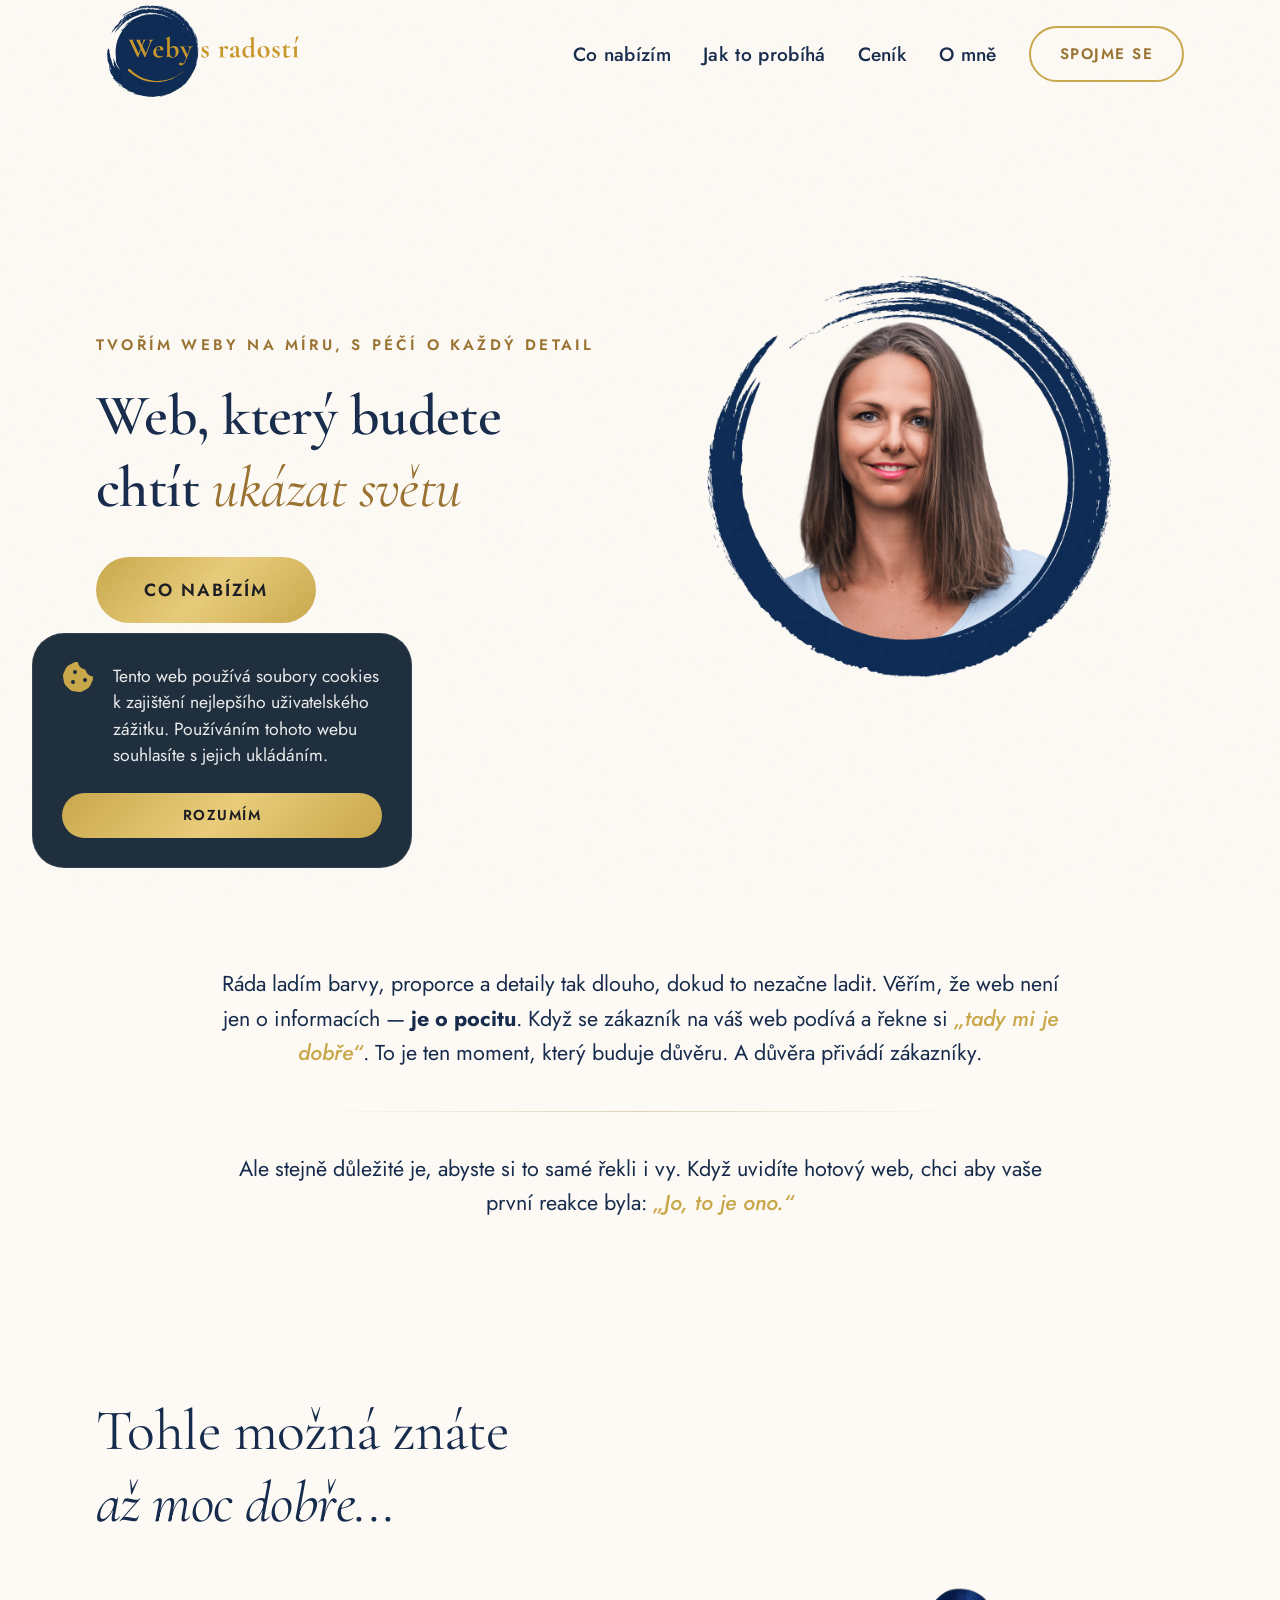
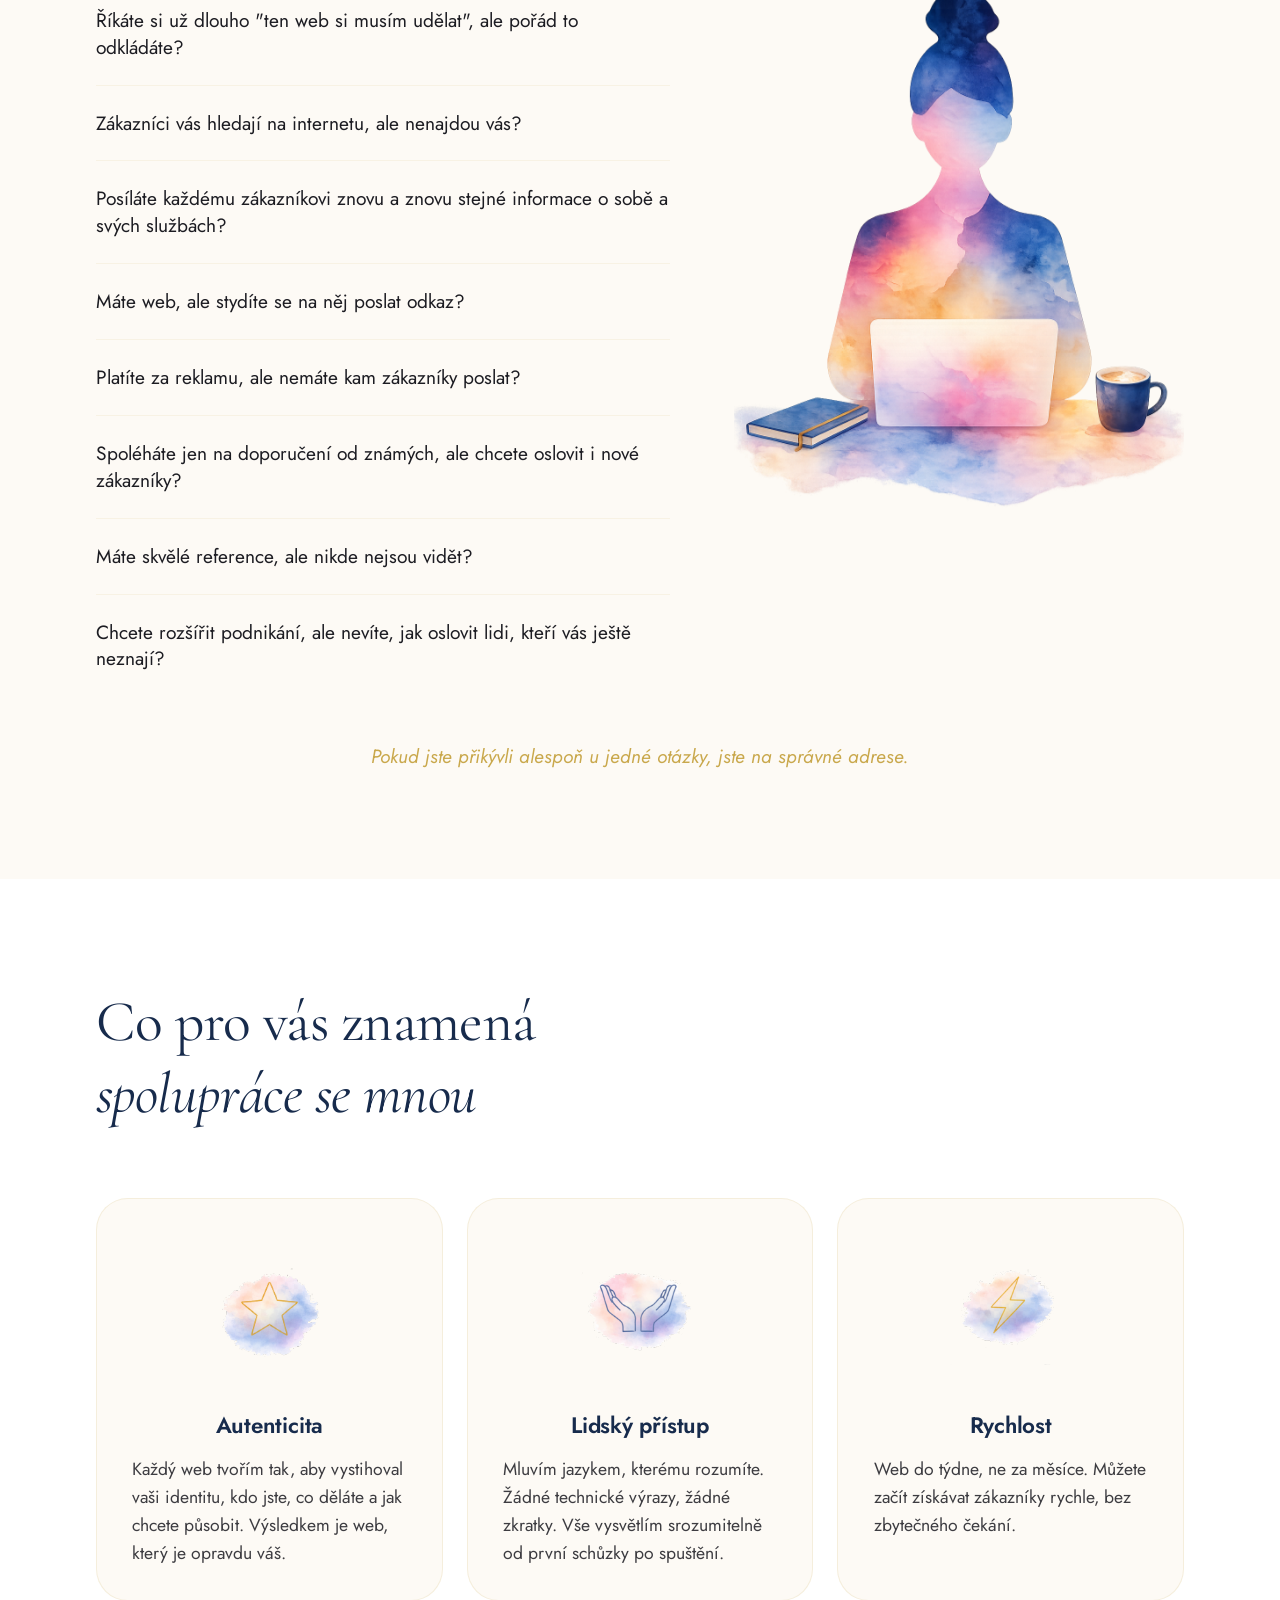
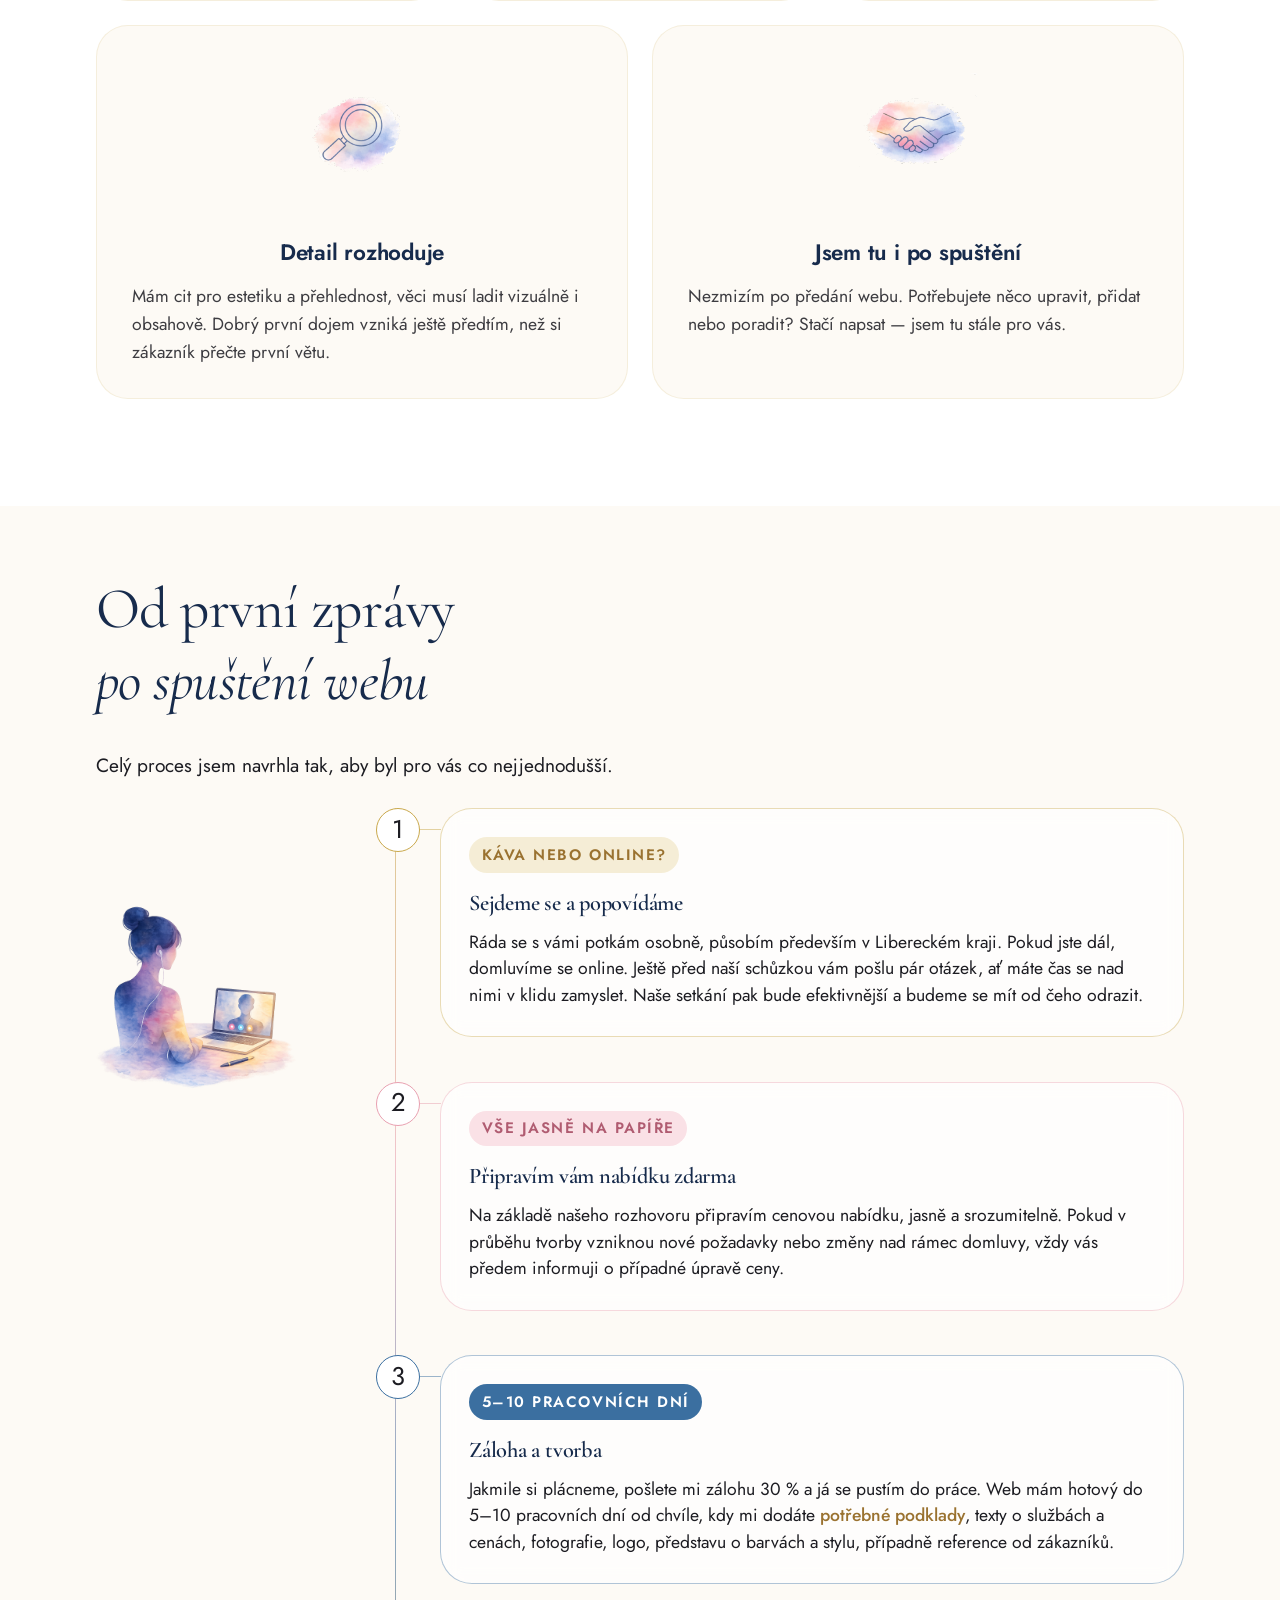
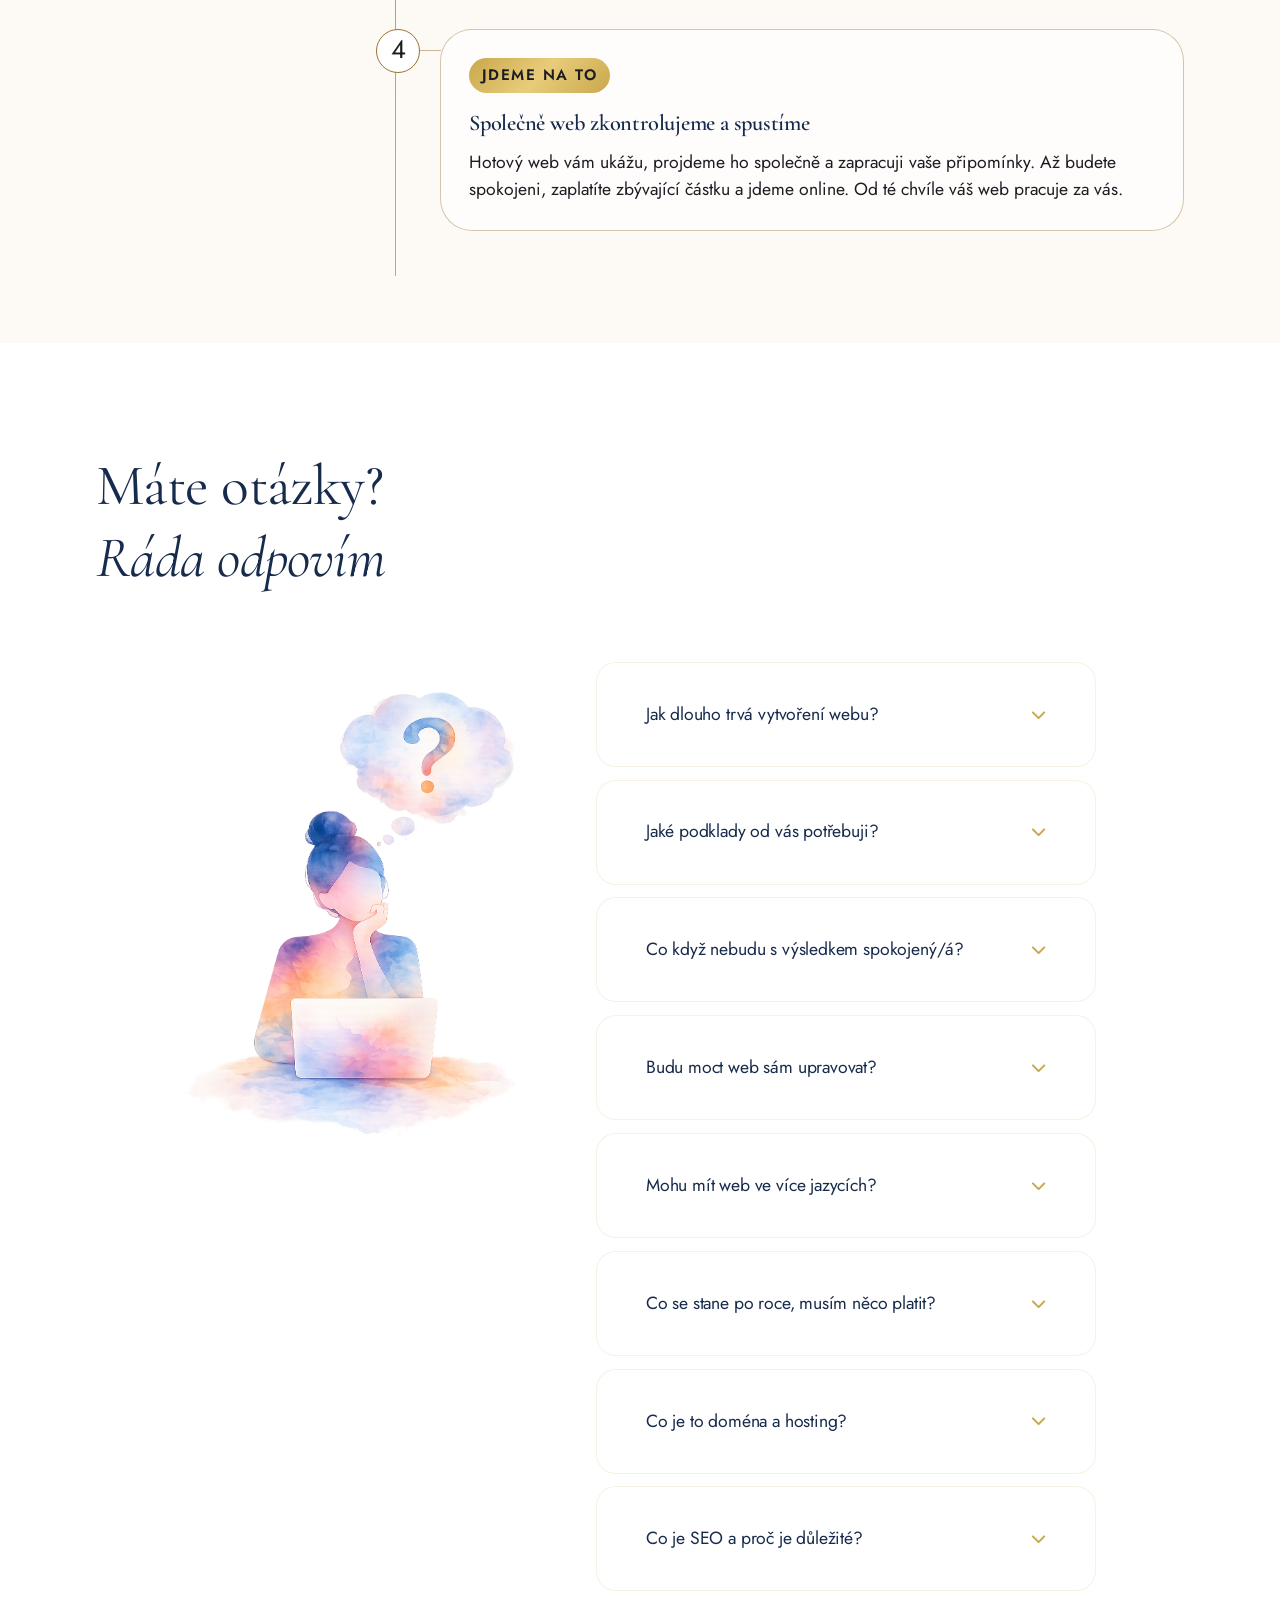
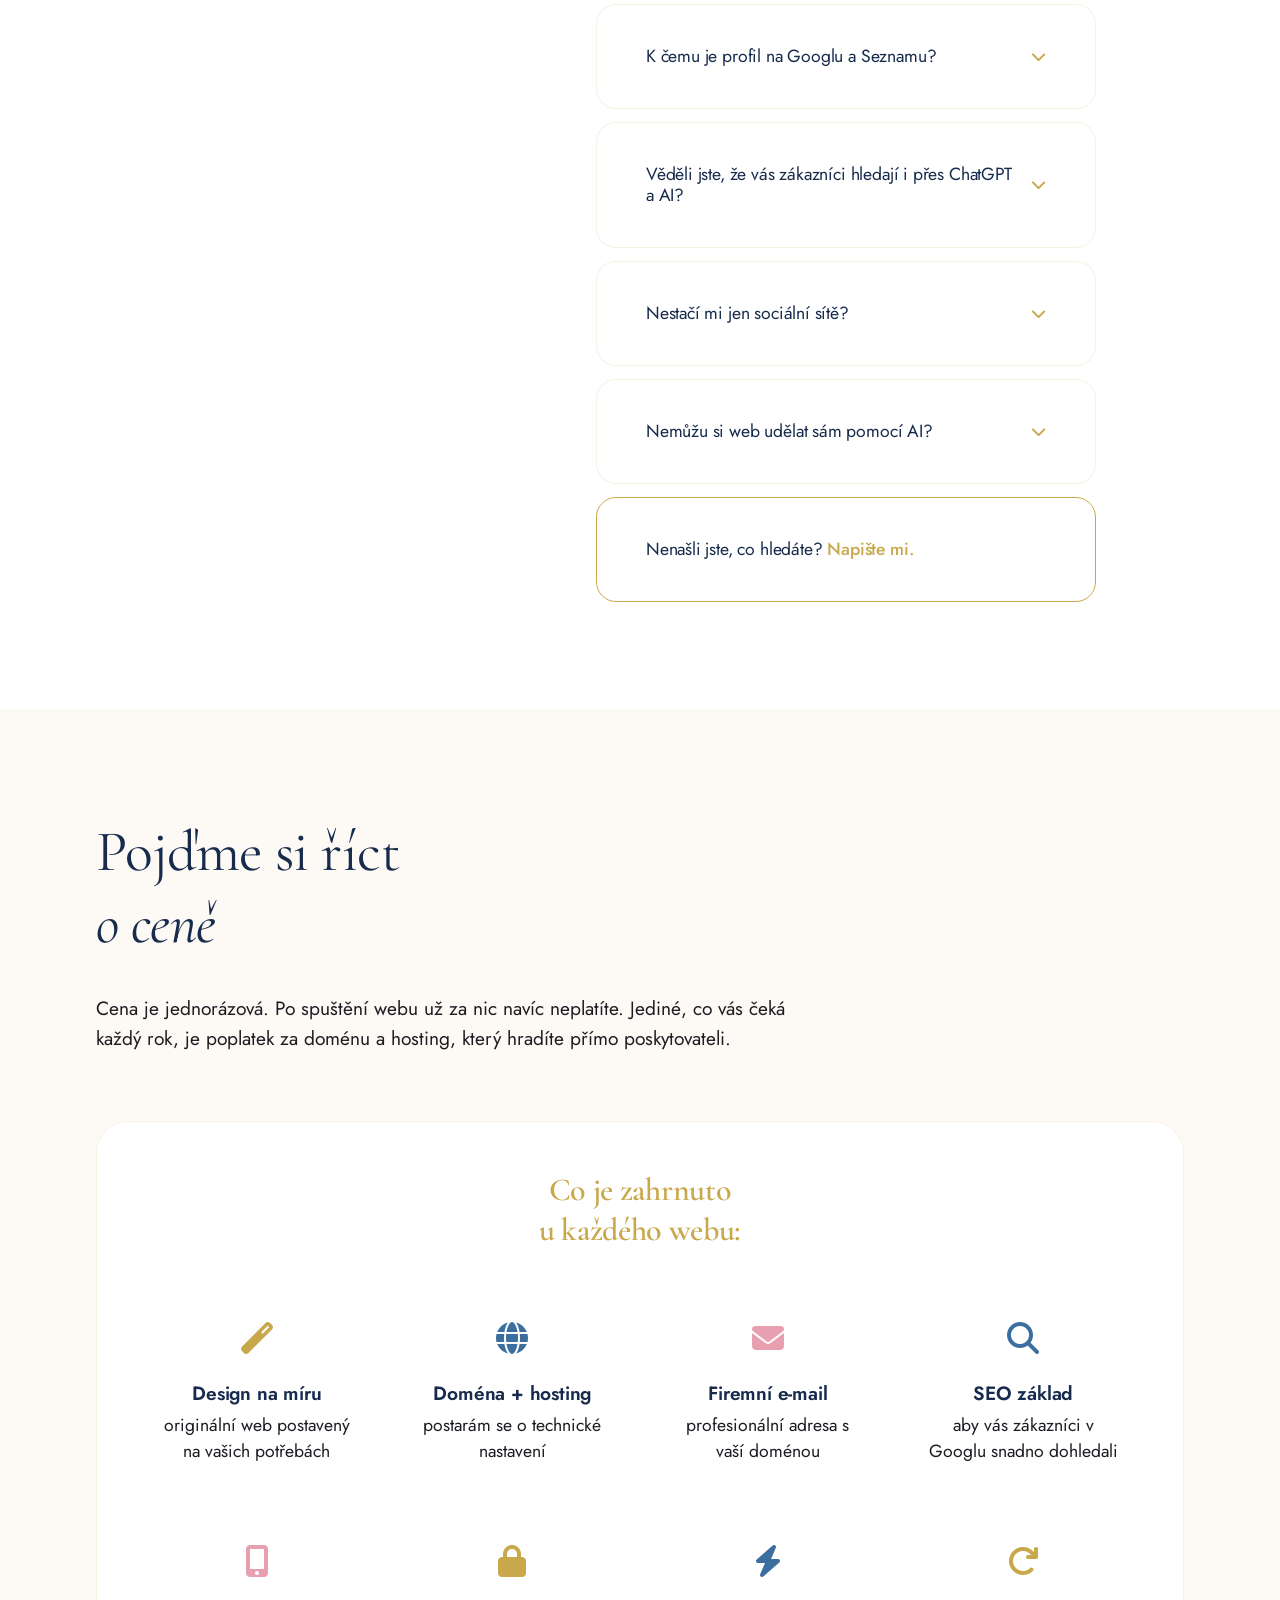
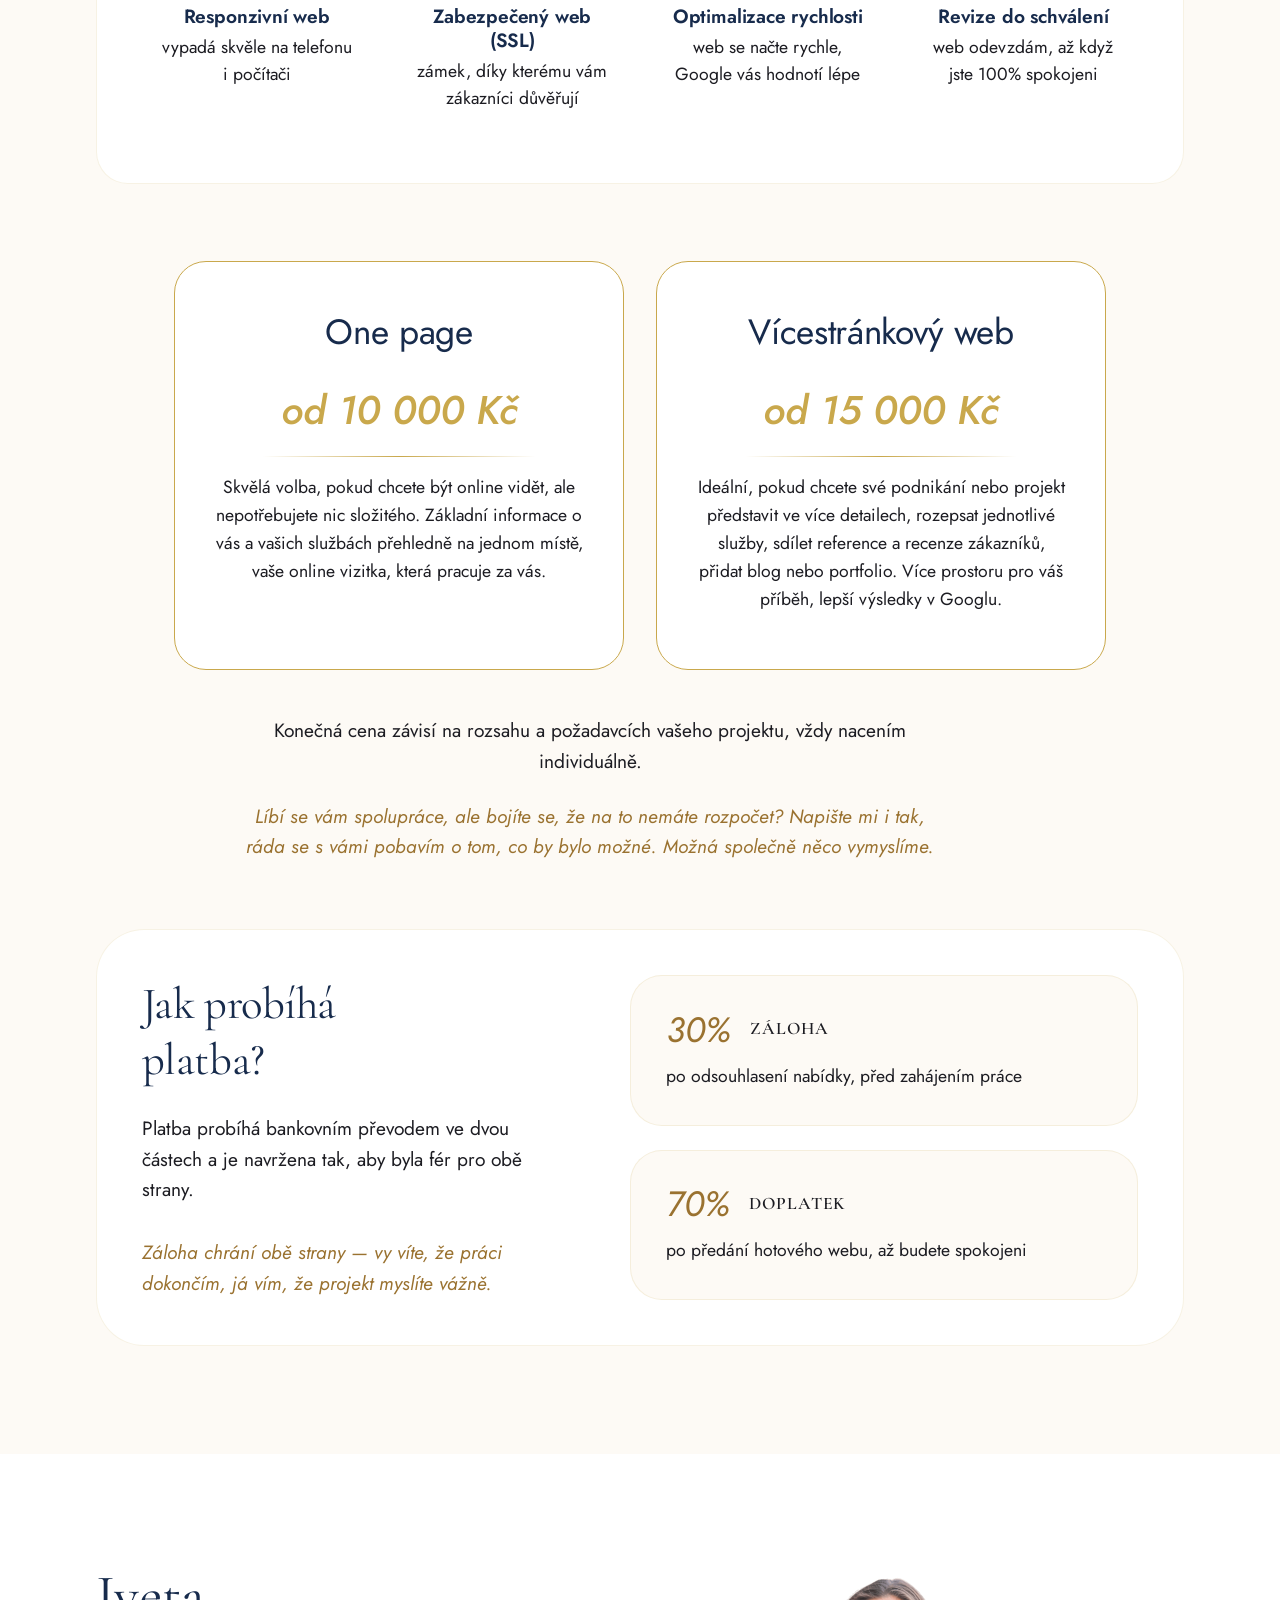
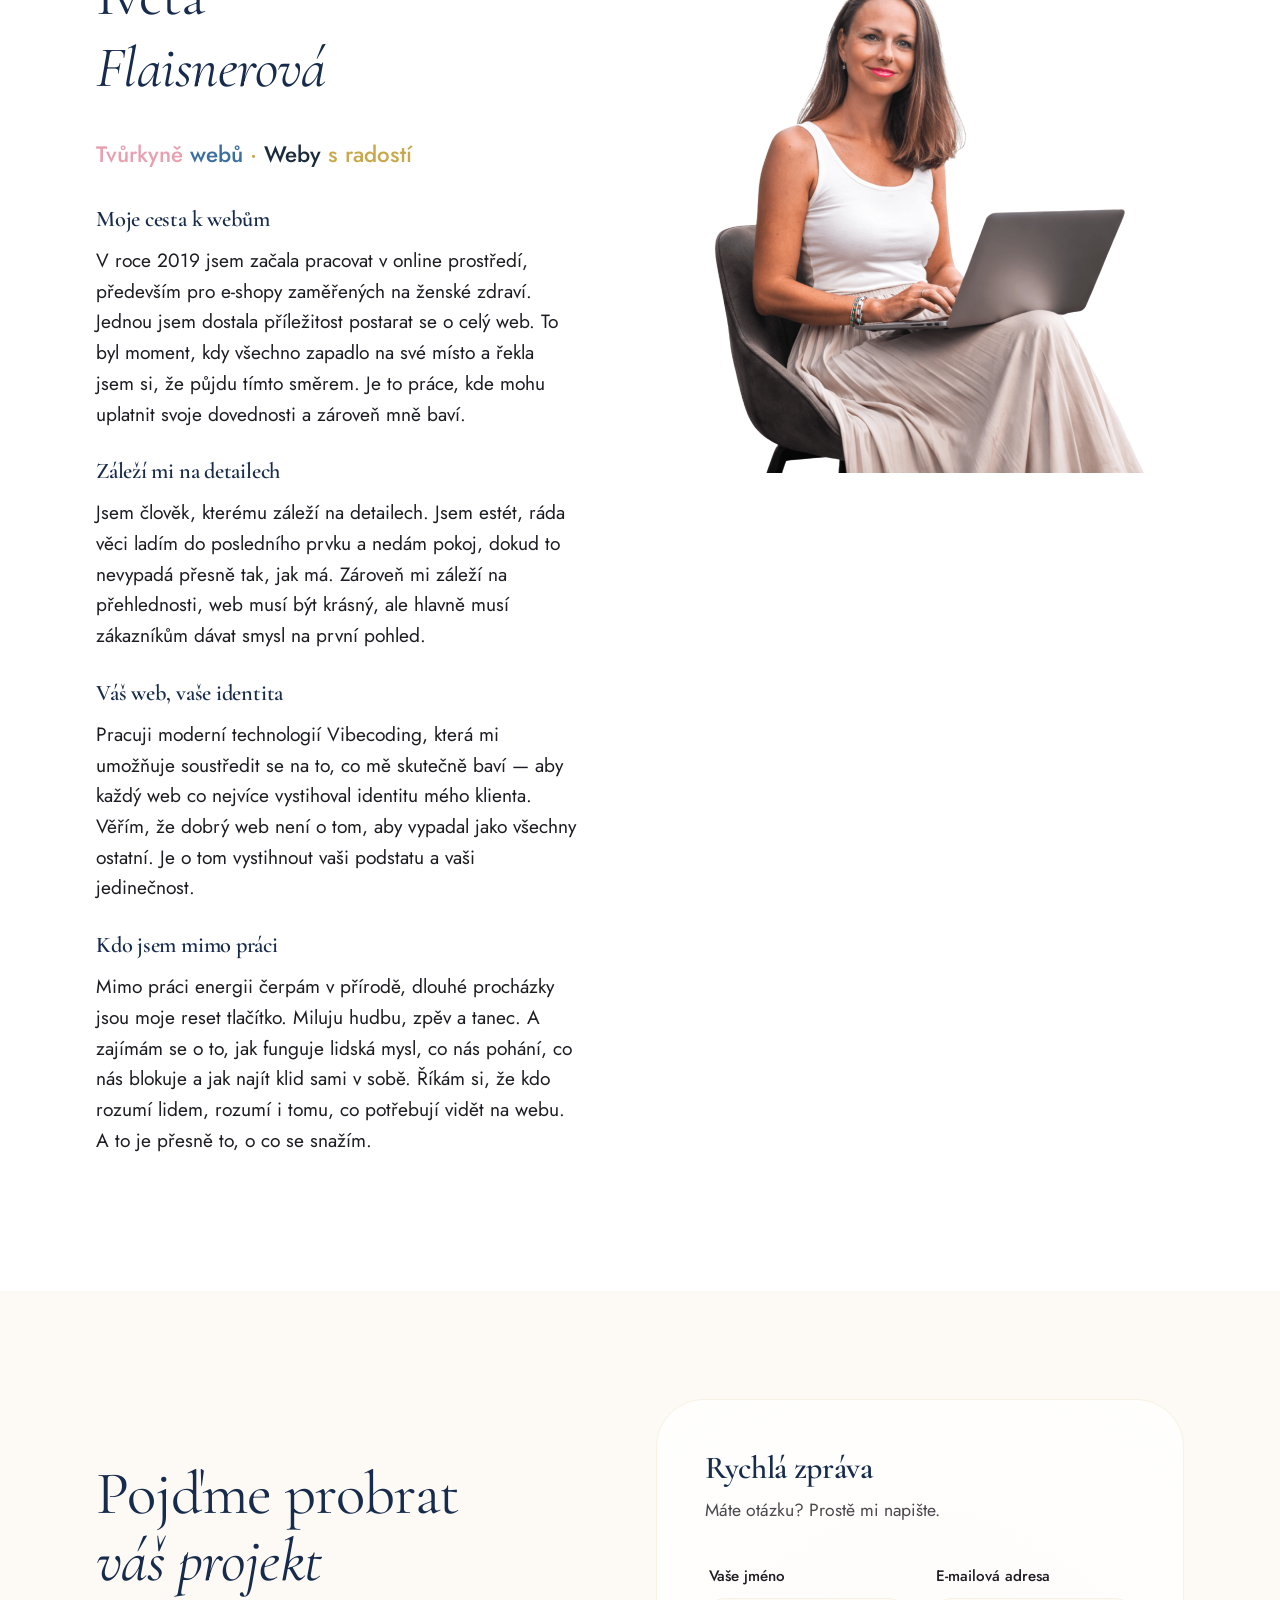
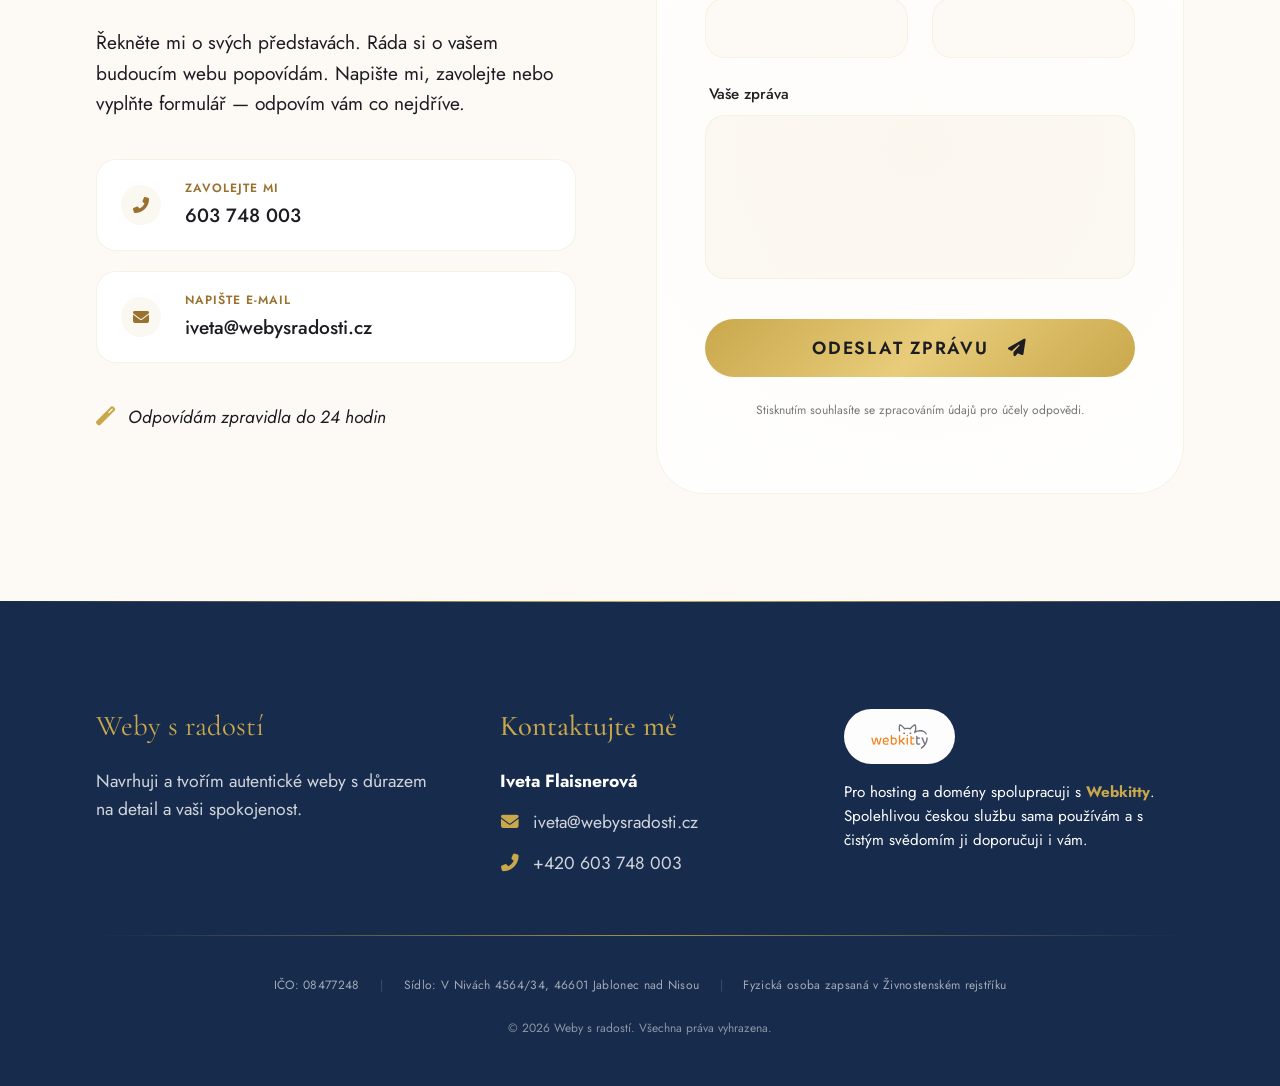
==== index.html @ 2aaadde5 "verze 1" ====
<!DOCTYPE html>
<html lang="cs">

<head>
    <meta charset="UTF-8">
    <meta name="viewport" content="width=device-width, initial-scale=1.0">
    <title>Web, který funguje i vypadá skvěle</title>
    <meta name="description"
        content="Chcete web, který zaujme a zároveň funguje? Pomáhám podnikatelům a malým firmám získat online prezentaci, na kterou budete rádi odkazovat.">
    <link rel="canonical" href="https://webysradosti.cz/">
    <link rel="icon" type="image/svg+xml" href="Obrázky/Weby%20s%20radostí%20favicon.svg">

    <!-- Fonts -->
    <link rel="preconnect" href="https://fonts.googleapis.com">
    <link rel="preconnect" href="https://fonts.gstatic.com" crossorigin>
    <link
        href="https://fonts.googleapis.com/css2?family=Cormorant+Garamond:ital,wght@0,400;0,600;0,700;1,400&family=Jost:ital,wght@0,300;0,400;0,500;0,600;0,700;1,300;1,400;1,500;1,600;1,700&display=swap"
        rel="stylesheet">

    <!-- Icons (Font Awesome) -->
    <link rel="stylesheet" href="https://cdnjs.cloudflare.com/ajax/libs/font-awesome/6.4.0/css/all.min.css">

    <!-- Styles -->
    <link rel="stylesheet" href="css/style.css">

    <!-- Open Graph Meta Tags -->
    <meta property="og:title" content="Weby pro podnikatele a malé firmy">
    <meta property="og:description"
        content="Váš web by měl odrážet, jak dobrou práci děláte. Pomáhám vám, aby to tak skutečně vypadalo.">
    <meta property="og:type" content="website">
    <meta property="og:url" content="https://webysradosti.cz/">
    <meta property="og:image" content="https://webysradosti.cz/Obrázky/Weby%20s%20radostí%20logo%20(1200%20x%20630%20px).png">
    <meta property="og:image:alt" content="Weby s radostí - Logo tvořivého webdesignu">

    <!-- Twitter Card Meta Tags -->
    <meta name="twitter:card" content="summary_large_image">
    <meta name="twitter:title" content="Weby pro podnikatele a malé firmy">
    <meta name="twitter:description"
        content="Váš web by měl odrážet, jak dobrou práci děláte. Pomáhám vám, aby to tak skutečně vypadalo.">
    <meta name="twitter:image" content="https://webysradosti.cz/Obrázky/Weby%20s%20radostí%20logo%20(1200%20x%20630%20px).png">

    <!-- Structured Data (JSON-LD) -->
    <script type="application/ld+json">
    {
      "@context": "https://schema.org",
      "@type": "ProfessionalService",
      "name": "Weby s radostí",
      "image": "https://webysradosti.cz/Obrázky/Weby%20s%20radostí%20logo.svg",
      "url": "https://webysradosti.cz/",
      "telephone": "+420603748003",
      "priceRange": "$$",
      "address": {
        "@type": "PostalAddress",
        "streetAddress": "V Nivách 4564/34",
        "addressLocality": "Jablonec nad Nisou",
        "postalCode": "46601",
        "addressCountry": "CZ"
      },
      "geo": {
        "@type": "GeoCoordinates",
        "latitude": 50.724,
        "longitude": 15.172
      },
      "founder": {
        "@type": "Person",
        "name": "Iveta Flaisnerová"
      },
      "description": "Chcete web, který zaujme a zároveň funguje? Pomáhám podnikatelům a malým firmám získat online prezentaci, na kterou budete rádi odkazovat.",
      "sameAs": []
    }
    </script>
</head>

<body>

    <!-- Header / Navigace -->
    <header class="header">
        <div class="container header-inner">
            <a href="#" class="logo"><img src="Obrázky/Weby%20s%20radostí%20logo.svg" alt="Weby s radostí - Logo tvořivého webdesignu" width="200" height="80"></a>

            <nav class="nav">
                <ul class="nav-list">
                    <li><a href="#co-nabizim" class="nav-link">Co nabízím</a></li>
                    <li><a href="#jak-to-probiha" class="nav-link">Jak to probíhá</a></li>
                    <li><a href="#cenik" class="nav-link">Ceník</a></li>
                    <li><a href="#o-mne" class="nav-link">O mně</a></li>
                </ul>
                <a href="#spojme-se" class="btn btn-secondary">Spojme se</a>
            </nav>

            <button class="menu-toggle" aria-label="Otevřít menu">
                <i class="fas fa-bars"></i>
            </button>
        </div>
    </header>

    <main>
        <!-- Hero Sekce -->
        <section class="hero bg-cream" id="hero">
            <div class="container hero-inner">
                <div class="hero-content reveal">
                    <p class="hero-subtitle">Tvořím weby na míru, s péčí o každý detail</p>
                    <h1 class="main-heading">Web, který budete<br>chtít <span class="italic-gold">ukázat světu</span>
                    </h1>
                    <div class="hero-actions">
                        <a href="#co-nabizim" class="btn btn-primary btn-large btn-tracked">Co nabízím</a>
                    </div>
                </div>

                <div class="hero-image-wrapper">
                    <img src="Obrázky/hero%20sekce%20aktual.png" alt="Iveta Flaisnerová - Tvůrkyně webů s radostí a citem pro detail"
                        class="hero-canva-right-img" width="600" height="600">
                </div>
            </div>
        </section>


        <!-- Citát / Přechodová sekce -->
        <section class="section quote-divider bg-cream reveal">
            <div class="container narrow">
                <div class="quote-content">


                    <p class="quote-text">
                        Ráda ladím barvy, proporce a detaily tak dlouho, dokud to nezačne ladit. Věřím, že web není jen
                        o informacích — <strong>je o pocitu</strong>. Když se zákazník na váš web podívá a řekne si
                        <span class="gold-italic">„tady mi je dobře“</span>. To je ten moment, který buduje důvěru. A
                        důvěra přivádí zákazníky.
                    </p>

                    <div class="quote-separator single-line">
                        <div class="line"></div>
                    </div>

                    <p class="quote-text">
                        Ale stejně důležité je, abyste si to samé řekli i vy. Když uvidíte hotový web, chci aby vaše
                        první reakce byla: <span class="gold-italic">„Jo, to je ono.“</span>
                    </p>
                </div>
            </div>
        </section>


        <section class="section poznate-se" id="co-nabizim">
            <div class="container">
                <div class="section-header reveal">
                    <h2>Tohle možná znáte<br><em class="italic">až moc dobře...</em></h2>
                </div>

                <div class="pain-points-grid reveal">
                    <div class="pain-points-content">
                        <div class="pain-points-list-vertical">
                            <div class="pain-point-item reveal">
                                <p>Říkáte si už dlouho "ten web si musím udělat", ale pořád to odkládáte?</p>
                            </div>
                            <div class="pain-point-item reveal">
                                <p>Zákazníci vás hledají na internetu, ale nenajdou vás?</p>
                            </div>
                            <div class="pain-point-item reveal">
                                <p>Posíláte každému zákazníkovi znovu a znovu stejné informace o sobě a svých službách?
                                </p>
                            </div>
                            <div class="pain-point-item reveal">
                                <p>Máte web, ale stydíte se na něj poslat odkaz?</p>
                            </div>
                            <div class="pain-point-item reveal">
                                <p>Platíte za reklamu, ale nemáte kam zákazníky poslat?</p>
                            </div>
                            <div class="pain-point-item reveal">
                                <p>Spoléháte jen na doporučení od známých, ale chcete oslovit i nové zákazníky?</p>
                            </div>
                            <div class="pain-point-item reveal">
                                <p>Máte skvělé reference, ale nikde nejsou vidět?</p>
                            </div>
                            <div class="pain-point-item reveal">
                                <p>Chcete rozšířit podnikání, ale nevíte, jak oslovit lidi, kteří vás ještě neznají?</p>
                            </div>
                        </div>
                    </div>

                    <div class="pain-points-visual-wrapper reveal">
                        <div class="visual-card transparent">
                            <div class="visual-image">
                                <img src="Obrázky/ilsutrace do sekce problematika.png"
                                    alt="Ilustrace k sekci problémů s webem - Weby s radostí" loading="lazy" width="450" height="560">
                            </div>
                        </div>
                    </div>
                </div>

                <div class="conclusion reveal">
                    <div class="conclusion-box">
                        <p>Pokud jste přikývli alespoň u jedné otázky, jste na správné adrese.</p>
                    </div>
                </div>
            </div>
        </section>

        <!-- Proč Weby s radostí (Enhanced Bento) -->
        <section class="section proc-weby bg-light">
            <div class="container">
                <div class="section-header reveal">

                    <h2>Co pro vás znamená<br><em class="italic">spolupráce se mnou</em></h2>
                </div>

                <div class="bento-grid-modern">
                    <div class="bento-card bento-autenticita reveal">
                        <div class="bento-icon-wrapper">
                            <img src="Obrázky/ikony/autenticita.svg" alt="Ikona autenticity - Weby s radostí" class="bento-custom-icon" width="60" height="60" loading="lazy">
                        </div>
                        <div class="bento-info">
                            <h3>Autenticita</h3>
                            <p>Každý web tvořím tak, aby vystihoval vaši identitu, kdo jste, co děláte a jak chcete
                                působit. Výsledkem je web, který je opravdu váš.</p>
                        </div>
                    </div>

                    <div class="bento-card bento-lidsky reveal">
                        <div class="bento-icon-wrapper">
                            <img src="Obrázky/ikony/lidsky pristup.svg" alt="Ikona lidského přístupu - Weby s radostí" class="bento-custom-icon" width="60" height="60" loading="lazy">
                        </div>
                        <div class="bento-info">
                            <h3>Lidský přístup</h3>
                            <p>Mluvím jazykem, kterému rozumíte. Žádné technické výrazy, žádné zkratky. Vše vysvětlím
                                srozumitelně od první schůzky po spuštění.</p>
                        </div>
                    </div>

                    <div class="bento-card bento-rychlost reveal">
                        <div class="bento-icon-wrapper">
                            <img src="Obrázky/ikony/rychlost.svg" alt="Ikona rychlosti - Weby s radostí" class="bento-custom-icon" width="60" height="60" loading="lazy">
                        </div>
                        <div class="bento-info">
                            <h3>Rychlost</h3>
                            <p>Web do týdne, ne za měsíce. Můžete začít získávat zákazníky rychle, bez zbytečného
                                čekání.</p>
                        </div>
                    </div>

                    <div class="bento-card bento-detail reveal">
                        <div class="bento-icon-wrapper">
                            <img src="Obrázky/ikony/detail.svg" alt="Ikona pozornosti k detailům - Weby s radostí" class="bento-custom-icon" width="60" height="60" loading="lazy">
                        </div>
                        <div class="bento-info">
                            <h3>Detail rozhoduje</h3>
                            <p>Mám cit pro estetiku a přehlednost, věci musí ladit vizuálně i obsahově. Dobrý první
                                dojem vzniká ještě předtím, než si zákazník přečte první větu.</p>
                        </div>
                    </div>

                    <div class="bento-card bento-po-spusteni reveal">
                        <div class="bento-icon-wrapper">
                            <img src="Obrázky/ikony/jsem tu i po.svg" alt="Ikona dlouhodobé spolupráce - Weby s radostí"
                                class="bento-custom-icon" width="60" height="60" loading="lazy">
                        </div>
                        <div class="bento-info">
                            <h3>Jsem tu i po spuštění</h3>
                            <p>Nezmizím po předání webu. Potřebujete něco upravit, přidat nebo poradit? Stačí napsat —
                                jsem tu stále pro vás.</p>
                        </div>
                    </div>
                </div>
            </div>
        </section>

        <!-- Jak to probíhá -->
        <section class="section proces" id="jak-to-probiha">
            <div class="container">
                <div class="section-header reveal">
                    <h2>Od první zprávy<br><em class="italic">po spuštění webu</em></h2>
                    <p>Celý proces jsem navrhla tak, aby byl pro vás co nejjednodušší.</p>
                </div>

                <div class="timeline">
                    <div class="timeline-side">
                        <div class="step-visual-side">
                            <img src="Obrázky/ilustrace sekce Jak to probiha.png" alt="Ilustrace k procesu tvorby webu krok za krokem"
                                loading="lazy" width="400" height="500">
                        </div>
                    </div>

                    <div class="timeline-main">
                        <div class="timeline-item step-1">
                            <div class="step-number">1</div>
                            <div class="step-content glass-card">
                                <div class="step-badge">Káva nebo online?</div>
                                <h3>Sejdeme se a popovídáme</h3>
                                <p>Ráda se s vámi potkám osobně, působím především v Libereckém kraji. Pokud jste dál,
                                    domluvíme se online. Ještě před naší schůzkou vám pošlu pár otázek, ať máte čas se
                                    nad nimi v klidu zamyslet. Naše setkání pak bude efektivnější a budeme se mít od
                                    čeho odrazit.</p>
                            </div>
                        </div>
                        <div class="timeline-item">
                            <div class="step-number">2</div>
                            <div class="step-content glass-card">
                                <div class="step-badge">Vše jasně na papíře</div>
                                <h3>Připravím vám nabídku zdarma</h3>
                                <p>Na základě našeho rozhovoru připravím cenovou nabídku, jasně a srozumitelně. Pokud v
                                    průběhu tvorby vzniknou nové požadavky nebo změny nad rámec domluvy, vždy vás předem
                                    informuji o případné úpravě ceny.</p>
                            </div>
                        </div>
                        <div class="timeline-item">
                            <div class="step-number">3</div>
                            <div class="step-content glass-card">
                                <div class="step-badge">5–10 pracovních dní</div>
                                <h3>Záloha a tvorba</h3>
                                <p>Jakmile si plácneme, pošlete mi zálohu 30 % a já se pustím do práce. Web mám hotový
                                    do 5–10 pracovních dní od chvíle, kdy mi dodáte <a href="#faq-podklady" class="inline-link">potřebné podklady</a>, texty o službách
                                    a cenách, fotografie, logo, představu o barvách a stylu, případně reference od
                                    zákazníků.</p>
                            </div>
                        </div>
                        <div class="timeline-item">
                            <div class="step-number">4</div>
                            <div class="step-content glass-card">
                                <div class="step-badge">Jdeme na to</div>
                                <h3>Společně web zkontrolujeme a spustíme</h3>
                                <p>Hotový web vám ukážu, projdeme ho společně a zapracuji vaše připomínky. Až budete
                                    spokojeni, zaplatíte zbývající částku a jdeme online. Od té chvíle váš web pracuje
                                    za vás.</p>
                            </div>
                        </div>
                    </div>
                </div>
            </div>
        </section>

        <!-- Časté otázky -->
        <section class="section faq bg-light">
            <div class="container">
                <div class="section-header reveal">
                    <h2>Máte otázky?<br><em class="italic">Ráda odpovím</em></h2>

                </div>

                <div class="faq-modern reveal">
                    <div class="faq-visual">
                        <div class="faq-visual-content">
                            <img src="Obrázky/ilustrace do sekce FAQ.png" alt="Ilustrace k častým dotazům ohledně webdesignu" loading="lazy" width="400" height="500">
                        </div>
                    </div>

                    <div class="faq-questions">
                        <div class="accordion glass-card">
                            <div class="accordion-header">
                                <h3>Jak dlouho trvá vytvoření webu?</h3>
                                <i class="fas fa-chevron-down toggle-icon"></i>
                            </div>
                            <div class="accordion-content">
                                <p>Jednostránkový web zvládnu zpravidla do 5 pracovních dní, vícestránkový do 10 dní, a
                                    to od chvíle, kdy mi dodáte všechny potřebné podklady. Vždy vás předem informuji o
                                    přesném termínu.</p>
                            </div>
                        </div>

                        <div class="accordion glass-card" id="faq-podklady">
                            <div class="accordion-header">
                                <h3>Jaké podklady od vás potřebuji?</h3>
                                <i class="fas fa-chevron-down toggle-icon"></i>
                            </div>
                            <div class="accordion-content">
                                <p>Texty píšete vy, vy svoji práci znáte nejlépe. Nemusí být dokonalé, stačí je napsat
                                    tak, jako byste to říkali kamarádovi. Já pak upravím jejich strukturu tak, aby byly
                                    na webu přehledné a srozumitelné. Pokud si s texty nevíte rady, mohu vás propojit s
                                    copywriterkou, se kterou dlouhodobě spolupracuji.</p>
                                <p style="margin-top:0.5rem">Dále budu potřebovat: fotografie, logo, představu o barvách
                                    a stylu, texty o službách a cenách a případně reference od zákazníků.</p>
                                <p style="margin-top:0.5rem">S fotkami pomohu, pokud nemáte vlastní, použijeme kvalitní
                                    profesionální fotografie zdarma.</p>
                                <div class="faq-tip">
                                    <i class="far fa-lightbulb"></i>
                                    <p>Před naší schůzkou vám pošlu pár otázek, ať máte čas se nad nimi v klidu
                                        zamyslet. Budeme se mít od čeho odrazit.</p>
                                </div>
                            </div>
                        </div>

                        <div class="accordion glass-card">
                            <div class="accordion-header">
                                <h3>Co když nebudu s výsledkem spokojený/á?</h3>
                                <i class="fas fa-chevron-down toggle-icon"></i>
                            </div>
                            <div class="accordion-content">
                                <p>Web odevzdám až tehdy, kdy budete spokojeni. Součástí každé zakázky jsou revize,
                                    nikdy nespustíme nic, s čím nebudete stoprocentně spokojeni. Doplatek hradíte až po
                                    předání hotového webu.</p>
                            </div>
                        </div>

                        <div class="accordion glass-card">
                            <div class="accordion-header">
                                <h3>Budu moct web sám upravovat?</h3>
                                <i class="fas fa-chevron-down toggle-icon"></i>
                            </div>
                            <div class="accordion-content">
                                <p>Weby tvořím moderním způsobem Vibecoding. Ten sice neumožňuje přímé úpravy z vaší
                                    strany, ale díky tomu je web bleskově rychlý, bezpečný a přesně podle vašich
                                    představ bez jakýchkoliv omezení. Kdykoliv budete potřebovat něco změnit, stačí mi
                                    napsat. Drobné úpravy vyřídím rychle za malý poplatek, větší změny nacením
                                    individuálně.</p>
                                <p style="margin-top:0.5rem">Výhodou je, že se nemusíte učit žádný složitý systém,
                                    prostě mi napíšete, co chcete, a já to zařídím.</p>
                            </div>
                        </div>

                        <div class="accordion glass-card">
                            <div class="accordion-header">
                                <h3>Mohu mít web ve více jazycích?</h3>
                                <i class="fas fa-chevron-down toggle-icon"></i>
                            </div>
                            <div class="accordion-content">
                                <p>Ano, vícejazyčný web je možný. Překlad textů zařídím za vás, technické nastavení
                                    vícejazyčné verze také. Vícejazyčný web je součástí individuální nabídky, napište mi
                                    a probereme detaily.</p>
                            </div>
                        </div>

                        <div class="accordion glass-card">
                            <div class="accordion-header">
                                <h3>Co se stane po roce, musím něco platit?</h3>
                                <i class="fas fa-chevron-down toggle-icon"></i>
                            </div>
                            <div class="accordion-content">
                                <p>Doména a hosting se každý rok obnovují, roční poplatek hradíte přímo vy
                                    poskytovateli.</p>
                            </div>
                        </div>

                        <div class="accordion glass-card">
                            <div class="accordion-header">
                                <h3>Co je to doména a hosting?</h3>
                                <i class="fas fa-chevron-down toggle-icon"></i>
                            </div>
                            <div class="accordion-content">
                                <p>Doména je vaše adresa na internetu, např. vasefirma.cz. Hosting je "místo", kde web
                                    fyzicky sídlí. Registraci a nastavení obojího zařídím za vás, roční poplatek za
                                    provoz pak hradíte vy přímo poskytovateli.</p>
                            </div>
                        </div>

                        <div class="accordion glass-card">
                            <div class="accordion-header">
                                <h3>Co je SEO a proč je důležité?</h3>
                                <i class="fas fa-chevron-down toggle-icon"></i>
                            </div>
                            <div class="accordion-content">
                                <p>SEO je způsob, jak nastavit web tak, aby ho Google snáze zobrazoval lidem, kteří
                                    hledají vaše služby. Bez správného SEO by váš web jednoduše nikdo nenašel, je to
                                    jako mít obchod bez cedule nade dveřmi. Základní SEO nastavení je součástí každého
                                    webu.</p>
                            </div>
                        </div>

                        <div class="accordion glass-card">
                            <div class="accordion-header">
                                <h3>K čemu je profil na Googlu a Seznamu?</h3>
                                <i class="fas fa-chevron-down toggle-icon"></i>
                            </div>
                            <div class="accordion-content">
                                <p>Když někdo hledá vaši službu "v okolí", zobrazí se mu váš profil s adresou, telefonem
                                    a hodnocením. Je to zcela zdarma a přivádí to zákazníky bez placené reklamy.</p>
                                <div class="faq-tip">
                                    <i class="far fa-lightbulb"></i>
                                    <p>Profily na Googlu a Seznamu jsou jednou z nejefektivnějších věcí, které pro svůj
                                        byznys můžete udělat zdarma.</p>
                                </div>
                            </div>
                        </div>

                        <div class="accordion glass-card">
                            <div class="accordion-header">
                                <h3>Věděli jste, že vás zákazníci hledají i přes ChatGPT a AI?</h3>
                                <i class="fas fa-chevron-down toggle-icon"></i>
                            </div>
                            <div class="accordion-content">
                                <p>Lidé dnes stále častěji hledají služby a firmy nejen přes Google, ale přímo v AI
                                    nástrojích jako ChatGPT, Gemini nebo Google AI. Ptají se "Doporuč mi dobrou
                                    kadeřnici v Liberci", a AI jim odpoví na základě toho, co najde na webu.</p>
                                <p style="margin-top:0.5rem">Proto každý web nastavím tak, aby byl správně čitelný nejen
                                    pro Google, ale i pro tyto moderní nástroje. Váš web bude připravený na způsob,
                                    jakým lidé hledají dnes i zítra.</p>
                            </div>
                        </div>

                        <div class="accordion glass-card">
                            <div class="accordion-header">
                                <h3>Nestačí mi jen sociální sítě?</h3>
                                <i class="fas fa-chevron-down toggle-icon"></i>
                            </div>
                            <div class="accordion-content">
                                <ul class="faq-list">
                                    <li><strong>Google vás na sítích nenajde</strong>, zákazníci hledající přes Google
                                        se na Instagram nebo Facebook nedostanou.</li>
                                    <li><strong>Web budí důvěru</strong>, vlastní web působí profesionálněji než odkaz
                                        na Facebook.</li>
                                    <li><strong>Web pracuje 24/7</strong>, na sítích musíte neustále přidávat obsah, web
                                        funguje i bez toho.</li>
                                </ul>
                            </div>
                        </div>

                        <div class="accordion glass-card">
                            <div class="accordion-header">
                                <h3>Nemůžu si web udělat sám pomocí AI?</h3>
                                <i class="fas fa-chevron-down toggle-icon"></i>
                            </div>
                            <div class="accordion-content">
                                <p>Můžete. AI nástroje jsou dnes skutečně výkonné. Sama je při tvorbě webů využívám. Ale
                                    je tu pár věcí, které stojí za to vědět:</p>
                                <ul class="faq-list">
                                    <li>Nestačí jen zadat prompt, aby web vypadal profesionálně a fungoval správně, je
                                        potřeba vědět co zadávat, jak to upravit a na co si dát pozor.</li>
                                    <li>Technické nastavení zabere čas — doména, hosting, e-mail, SEO, zabezpečení,
                                        rychlost — každá věc zvlášť vyžaduje znalosti a čas.</li>
                                    <li>Výsledek sami neuvidíte objektivně — zkušený webař ví, co zákazníka přesvědčí.
                                    </li>
                                    <li>Váš čas má hodnotu — hodiny strávené nad webem jsou hodiny, kdy jste nedělali
                                        svoji práci — tu, která vás živí.</li>
                                </ul>
                                <div class="faq-tip">
                                    <i class="fas fa-wand-magic-sparkles"></i>
                                    <p>Web v AI udělat lze. Ale udělat ho dobře je jiná písnička.</p>
                                </div>
                            </div>
                        </div>
                        <div class="accordion glass-card reveal">
                            <div class="accordion-header">
                                <h3>Nenašli jste, co hledáte? <a href="#spojme-se" class="gold-link">Napište mi.</a></h3>
                            </div>
                        </div>
                    </div>
                </div>
            </div>
        </section>

        <!-- Ceník -->
        <section class="section cenik" id="cenik">
            <div class="container">
                <div class="section-header reveal">

                    <h2>Pojďme si říct<br><em class="italic">o ceně</em></h2>
                    <p>Cena je jednorázová. Po spuštění webu už za nic navíc neplatíte. Jediné, co vás čeká každý rok,
                        je poplatek za doménu a hosting, který hradíte přímo poskytovateli.</p>
                </div>

                <div class="pricing-included-modern reveal">
                    <h3>Co je zahrnuto<br>u každého webu:</h3>
                    <div class="included-grid">
                        <div class="included-item">
                            <i class="fas fa-magic icon-gold"></i>
                            <div class="included-content">
                                <h4>Design na míru</h4>
                                <p>originální web postavený na vašich potřebách</p>
                            </div>
                        </div>
                        <div class="included-item">
                            <i class="fas fa-globe icon-blue"></i>
                            <div class="included-content">
                                <h4>Doména + hosting</h4>
                                <p>postarám se o technické nastavení</p>
                            </div>
                        </div>
                        <div class="included-item">
                            <i class="fas fa-envelope icon-pink"></i>
                            <div class="included-content">
                                <h4>Firemní e-mail</h4>
                                <p>profesionální adresa s vaší doménou</p>
                            </div>
                        </div>
                        <div class="included-item">
                            <i class="fas fa-search icon-blue"></i>
                            <div class="included-content">
                                <h4>SEO základ</h4>
                                <p>aby vás zákazníci v Googlu snadno dohledali</p>
                            </div>
                        </div>
                        <div class="included-item">
                            <i class="fas fa-mobile-alt icon-pink"></i>
                            <div class="included-content">
                                <h4>Responzivní web</h4>
                                <p>vypadá skvěle na telefonu i počítači</p>
                            </div>
                        </div>
                        <div class="included-item">
                            <i class="fas fa-lock icon-gold"></i>
                            <div class="included-content">
                                <h4>Zabezpečený web (SSL)</h4>
                                <p>zámek, díky kterému vám zákazníci důvěřují</p>
                            </div>
                        </div>
                        <div class="included-item">
                            <i class="fas fa-bolt icon-blue"></i>
                            <div class="included-content">
                                <h4>Optimalizace rychlosti</h4>
                                <p>web se načte rychle, Google vás hodnotí lépe</p>
                            </div>
                        </div>
                        <div class="included-item">
                            <i class="fas fa-redo icon-gold"></i>
                            <div class="included-content">
                                <h4>Revize do schválení</h4>
                                <p>web odevzdám, až když jste 100% spokojeni</p>
                            </div>
                        </div>
                    </div>
                </div>

                <div class="pricing-modern reveal">
                    <div class="pricing-card-modern card-blue">
                        <div class="card-head">
                            <h3>One page</h3>
                            <div class="price">od 10 000 Kč</div>
                            <p>Skvělá volba, pokud chcete být online vidět, ale nepotřebujete nic složitého. Základní
                                informace o vás a vašich službách přehledně na jednom místě, vaše online vizitka, která
                                pracuje za vás.</p>
                        </div>
                    </div>

                    <div class="pricing-card-modern card-pink">
                        <div class="card-head">
                            <h3>Vícestránkový web</h3>
                            <div class="price">od 15 000 Kč</div>
                            <p>Ideální, pokud chcete své podnikání nebo projekt představit ve více detailech, rozepsat
                                jednotlivé služby, sdílet reference a recenze zákazníků, přidat blog nebo portfolio.
                                Více prostoru pro váš příběh, lepší výsledky v Googlu.</p>
                        </div>
                    </div>
                </div>

                <div class="pricing-footer reveal">
                    <p>Konečná cena závisí na rozsahu a požadavcích vašeho projektu, vždy nacením individuálně.</p>
                    <p class="gold-highlight">Líbí se vám spolupráce, ale bojíte se, že na to nemáte rozpočet? Napište
                        mi i tak, ráda se s vámi pobavím o tom, co by bylo možné. Možná společně něco vymyslíme.</p>
                </div>

                <div class="pricing-payment reveal">
                    <div class="payment-grid">
                        <div class="payment-info">
                            <h2>Jak probíhá<br>platba?</h2>
                            <p>Platba probíhá bankovním převodem ve dvou částech a je navržena tak, aby byla fér pro obě
                                strany.</p>
                            <p class="payment-note">Záloha chrání obě strany — vy víte, že práci dokončím, já vím, že
                                projekt myslíte vážně.</p>
                        </div>

                        <div class="payment-steps">
                            <div class="payment-step">
                                <div class="step-header">
                                    <span class="step-percentage">30%</span>
                                    <span class="step-label">Záloha</span>
                                </div>
                                <p>po odsouhlasení nabídky, před zahájením práce</p>
                            </div>

                            <div class="payment-step">
                                <div class="step-header">
                                    <span class="step-percentage">70%</span>
                                    <span class="step-label">Doplatek</span>
                                </div>
                                <p>po předání hotového webu, až budete spokojeni</p>
                            </div>
                        </div>
                    </div>
                </div>
            </div>
        </section>

        <!-- O mně -->
        <section class="section omne bg-light" id="o-mne">
            <div class="container">
                <div class="omne-overlap-layout reveal">
                    <div class="omne-text">
                        <h2>Iveta<br><em class="italic">Flaisnerová</em></h2>
                        <p class="subtitle"><span style="color: var(--pink)">Tvůrkyně</span> <span style="color: var(--blue)">webů</span> <span style="color: var(--gold-primary)">·</span> <span style="color: var(--blue-dark)">Weby</span> <span style="color: var(--gold-primary)">s radostí</span></p>
                        <div class="about-content">
                            <div class="about-story">
                                <h3>Moje cesta k webům</h3>
                                <p>V roce 2019 jsem začala pracovat v online prostředí, především pro e-shopy
                                    zaměřených na ženské zdraví. Jednou jsem dostala příležitost postarat se o celý web.
                                    To byl moment, kdy všechno zapadlo na své místo a řekla jsem si, že půjdu tímto
                                    směrem. Je to práce, kde mohu uplatnit svoje dovednosti a zároveň mně baví.</p>
                            </div>
                            <div class="about-story">
                                <h3>Záleží mi na detailech</h3>
                                <p>Jsem člověk, kterému záleží na detailech. Jsem estét, ráda věci ladím do posledního
                                    prvku a nedám pokoj, dokud to nevypadá přesně tak, jak má. Zároveň mi záleží na
                                    přehlednosti, web musí být krásný, ale hlavně musí zákazníkům dávat smysl na první
                                    pohled.</p>
                            </div>
                            <div class="about-story">
                                <h3>Váš web, vaše identita</h3>
                                <p>Pracuji moderní technologií Vibecoding, která mi umožňuje soustředit se na to, co mě
                                    skutečně baví — aby každý web co nejvíce vystihoval identitu mého klienta. Věřím, že
                                    dobrý web není o tom, aby vypadal jako všechny ostatní. Je o tom vystihnout vaši
                                    podstatu a vaši jedinečnost.</p>
                            </div>
                            <div class="about-story">
                                <h3>Kdo jsem mimo práci</h3>
                                <p>Mimo práci energii čerpám v přírodě, dlouhé procházky jsou moje reset tlačítko.
                                    Miluju hudbu, zpěv a tanec. A zajímám se o to, jak funguje lidská mysl, co nás
                                    pohání, co nás blokuje a jak najít klid sami v sobě. Říkám si, že kdo rozumí lidem,
                                    rozumí i tomu, co potřebují vidět na webu. A to je přesně to, o co se snažím.</p>
                            </div>
                        </div>
                    </div>
                    <div class="omne-image">
                        <img src="Obrázky/O%20mne.png" alt="Iveta Flaisnerová - Portrét tvůrkyně Webů s radostí" class="rounded-image" loading="lazy" width="500" height="600">
                    </div>
                </div>
            </div>
        </section>

        <!-- Kontakt -->
        <section class="section kontakt-premium bg-cream" id="spojme-se">
            <div class="container reveal">
                <div class="contact-wrapper">
                    <div class="contact-intro">
                        <h2>Pojďme probrat<br><em class="italic">váš projekt</em></h2>
                        <p>Řekněte mi o svých představách. Ráda si o vašem budoucím webu popovídám. Napište mi, zavolejte nebo vyplňte formulář — odpovím vám co nejdříve.</p>

                        <div class="contact-channels">
                            <a href="tel:+420603748003" class="channel-item">
                                <div class="channel-icon">
                                    <i class="fas fa-phone-alt"></i>
                                </div>
                                <div class="channel-info">
                                    <span class="label">Zavolejte mi</span>
                                    <span class="value">603 748 003</span>
                                </div>
                            </a>

                            <a href="mailto:iveta@webysradosti.cz" class="channel-item">
                                <div class="channel-icon">
                                    <i class="fas fa-envelope"></i>
                                </div>
                                <div class="channel-info">
                                    <span class="label">Napište e-mail</span>
                                    <span class="value">iveta@webysradosti.cz</span>
                                </div>
                            </a>
                        </div>

                        <div class="contact-trust-tag">
                            <i class="fas fa-magic"></i>
                            <p>Odpovídám zpravidla do 24 hodin</p>
                        </div>
                    </div>

                    <div class="contact-form-glass reveal">
                        <div class="form-header">
                            <h3>Rychlá zpráva</h3>
                            <p>Máte otázku? Prostě mi napište.</p>
                        </div>

                        <form id="contact-form" action="https://formspree.io/f/mjganjeo" method="POST"
                            class="form-modern">

                            <div class="form-grid">
                                <div class="form-input-group">
                                    <label for="jmeno">Vaše jméno</label>
                                    <input type="text" id="jmeno" name="jmeno" required>
                                </div>

                                <div class="form-input-group">
                                    <label for="email">E-mailová adresa</label>
                                    <input type="email" id="email" name="email" required>
                                </div>
                            </div>

                            <div class="form-input-group full-width">
                                <label for="zprava">Vaše zpráva</label>
                                <textarea id="zprava" name="zprava" rows="5" required></textarea>
                            </div>

                            <button type="submit" id="submit-btn" class="btn btn-primary btn-full btn-glow">
                                <span class="btn-text">Odeslat zprávu</span> <i class="fas fa-paper-plane"></i>
                            </button>

                            <p class="form-footer-note">Stisknutím souhlasíte se zpracováním údajů pro účely odpovědi.</p>
                        </form>

                        <div id="form-message-success" class="form-message success" style="display:none">
                            <div class="message-icon"><i class="fas fa-check-circle"></i></div>
                            <div class="message-text">
                                <h3>Zpráva byla úspěšně odeslána!</h3>
                                <p>Děkuji za váš zájem, ozvu se vám co nejdříve (zpravidla do 24 hodin).</p>
                                <button type="button" class="btn btn-secondary btn-sm"
                                    onclick="location.reload()">Poslat další zprávu</button>
                            </div>
                        </div>

                        <div id="form-message-error" class="form-message error" style="display:none">
                            <div class="message-icon"><i class="fas fa-exclamation-circle"></i></div>
                            <div class="message-text">
                                <h3>Něco se nepovedlo...</h3>
                                <p>Zkuste to prosím znovu za chvíli nebo mi napište přímo na e-mail.</p>
                                <button type="button" class="btn btn-secondary btn-sm"
                                    onclick="document.getElementById('form-message-error').style.display='none'; document.getElementById('contact-form').style.display='block';">Zkusit
                                    znovu</button>
                            </div>
                        </div>

                    </div>
                </div>
            </div>
        </section>
    </main>

    <footer class="footer">
        <div class="container footer-content">
            <div class="footer-grid">
                <div class="footer-brand reveal">
                    <div class="logo-footer">Weby s radostí</div>
                    <p class="footer-tagline">Navrhuji a tvořím autentické weby s důrazem na detail a vaši spokojenost.</p>
                </div>

                <div class="footer-info reveal">
                    <h4 class="footer-title">Kontaktujte mě</h4>
                    <div class="footer-details">
                        <p><strong>Iveta Flaisnerová</strong></p>
                        <p><i class="fas fa-envelope"></i> <a href="mailto:iveta@webysradosti.cz">iveta@webysradosti.cz</a></p>
                        <p><i class="fas fa-phone-alt"></i> <a href="tel:+420603748003">+420 603 748 003</a></p>
                    </div>
                </div>

                <div class="footer-webkitty reveal">
                    <a href="https://webkitty.cz" target="_blank" class="webkitty-link">
                        <img src="Obrázky/logo-webkitty.svg" alt="Webkitty - Partner pro domény a hosting" class="webkitty-logo" width="150" height="40" loading="lazy">
                    </a>
                    <p class="webkitty-text">
                        Pro hosting a domény spolupracuji s <a href="https://webkitty.cz" target="_blank"><strong>Webkitty</strong></a>. Spolehlivou českou službu sama používám a s čistým svědomím ji doporučuji i vám.
                    </p>
                </div>
            </div>

            <div class="footer-footer reveal">
                <div class="footer-divider"></div>
                <div class="footer-bottom-info">
                    <p>IČO: 08477248 <span class="sep">|</span> Sídlo: V Nivách 4564/34, 46601 Jablonec nad Nisou <span class="sep">|</span> Fyzická osoba zapsaná v Živnostenském rejstříku</p>
                </div>
                <div class="footer-legal">
                    <p>&copy; <span id="current-year">2026</span> Weby s radostí. Všechna práva vyhrazena.</p>
                </div>
            </div>
        </div>
    </footer>

    <!-- Radostný průvodce (Scroll Tracker) -->
    <div class="scroll-guide" id="scrollGuide">
        <div class="scroll-track">
            <div class="scroll-dot" id="scrollDot">
                <span class="scroll-tooltip">Zpět nahoru</span>
            </div>
        </div>
    </div>


    <!-- Cookie Consent Bar -->
    <div id="cookie-consent" class="cookie-bar">
        <div class="cookie-inner">
            <div class="cookie-text">
                <i class="fas fa-cookie-bite cookie-icon"></i>
                <p>Tento web používá soubory cookies k zajištění nejlepšího uživatelského zážitku. Používáním tohoto
                    webu souhlasíte s jejich ukládáním.</p>
            </div>
            <div class="cookie-buttons">
                <button id="accept-cookies" class="btn btn-primary btn-cookie-accept">Rozumím</button>
            </div>
        </div>
    </div>

    <!-- Scripts -->
    <script src="js/script.js"></script>
</body>

</html>
---- css/style.css ----
/* CSS VARIABLES */
:root {
    --gold-primary: #C9A84C;
    --gold-gradient: linear-gradient(135deg, #C9A84C, #E8CC7A, #C9A84C);
    --gold-dark: #9A7230;
    --gold-light: #F5EDD6;
    --blue: #3B6FA0;
    --blue-dark: #1C2B3A;
    --pink: #E8A0B0;
    --cream: #FDFAF5;
    --text-dark: #1C1C22;
    --white: #ffffff;
    
    --font-heading: 'Cormorant Garamond', serif;
    --font-body: 'Jost', sans-serif;
    
    --radius-sm: 12px;
    --radius-md: 20px;
    --radius-lg: 32px;
    --radius-xl: 48px;
    
    /* Responsive Spacing - Reduced by 30% */
    --space-xs: clamp(0.35rem, 0.7vw, 0.5rem);
    --space-sm: clamp(0.7rem, 1.4vw, 1rem);
    --space-md: clamp(1.4rem, 2.8vw, 2.1rem);
    --space-lg: clamp(2.8rem, 5.6vw, 4.2rem);
    --space-xl: clamp(4.2rem, 8.4vw, 7rem);
    
    /* Glass Effect Variables */
    --glass-bg: rgba(255, 255, 255, 0.12);
    --glass-border: rgba(255, 255, 255, 0.18);
    --glass-shadow: none;

    /* Watercolor Gradient */
    --watercolor-gradient: linear-gradient(135deg, #E8A0B0 0%, #E8CC7A 50%, #3B6FA0 100%);

    /* Font Sizes - Increased by ~10% for better readability and unified */
    --text-xl: 1.4rem;    /* Large body / highlights (~22.4px) */
    --text-lg: 1.2rem;    /* Standard body text (~19.2px) */
    --text-base: 1.1rem;  /* UI text / secondary text (~17.6px) */
    --text-sm: 0.95rem;   /* Metadata / Small labels (~15.2px) */
    --text-xs: 0.75rem;   /* Legal / Footer fine print (~12px) */
    /* Border & Elevation */
    --border-soft: 1px solid rgba(201, 168, 76, 0.15);
    --border-medium: 1px solid rgba(201, 168, 76, 0.25);
    --border-accent: 1px solid var(--gold-primary);
}

/* NOISE TEXTURE OVERLAY */
body::before {
    content: "";
    position: fixed;
    top: 0;
    left: 0;
    width: 100vw;
    height: 100vh;
    opacity: 0.03;
    pointer-events: none;
    z-index: 9999;
    background-image: url("data:image/svg+xml,%3Csvg viewBox='0 0 200 200' xmlns='http://www.w3.org/2000/svg'%3E%3Cfilter id='noiseFilter'%3E%3CfeTurbulence type='fractalNoise' baseFrequency='0.65' numOctaves='3' stitchTiles='stitch'/%3E%3C/filter%3E%3Crect width='100%25' height='100%25' filter='url(%23noiseFilter)'/%3E%3C/svg%3E");
}

/* RESET */
*, *::before, *::after {
    box-sizing: border-box;
    margin: 0;
    padding: 0;
}

img {
    max-width: 100%;
    height: auto;
}

html {
    scroll-behavior: smooth;
    font-size: 16px; /* Base size */
}

body {
    font-family: var(--font-body);
    font-weight: 400;
    line-height: 1.6;
    color: var(--text-dark);
    background-color: var(--cream);
    overflow-x: hidden;
    -webkit-font-smoothing: antialiased;
}

/* TYPOGRAPHY */
h1, h2, h3, h4, h5, h6 {
    font-family: var(--font-heading);
    font-weight: 600;
    line-height: 1.25;
    margin-bottom: 2rem;
    color: #172B4C;
    letter-spacing: -0.01em;
}

h1, h2 {
    font-size: clamp(2.2rem, 4.5vw, 3.8rem);
    text-align: left;
    line-height: 1.25;
}

h3 {
    font-size: clamp(1.5rem, 3vw, 2rem);
}

p {
    font-size: var(--text-lg); /* 17.6px instead of 18px */
    margin-bottom: 1.5rem;
    max-width: 700px;
}

a {
    text-decoration: none;
    color: inherit;
    transition: color 0.3s ease;
}

.inline-link {
    color: var(--gold-dark);
    text-decoration: none;
    font-weight: 500;
    transition: color 0.3s ease;
}

.inline-link:hover {
    color: var(--gold-primary);
}

.gold-link {
    color: var(--gold-primary);
    text-decoration: none;
    font-weight: 500;
    transition: color 0.3s ease;
}

.gold-link:hover {
    color: var(--gold-dark);
}


/* LAYOUT & CONTAINERS */
.container {
    width: 85%;
    max-width: 1200px;
    margin: 0 auto;
}

.section {
    padding: var(--space-xl) 0;
    position: relative;
}

.section-header {
    margin-bottom: var(--space-lg);
}

.section-header p {
    line-height: 1.6;
    color: var(--text-dark);
}

.section-header h2,
.section-header h3,
.omne-text h2,
.payment-info h2,
.contact-intro h2 {
    font-family: 'Cormorant Garamond', serif !important;
    font-weight: 400 !important;
}

.section-header h2 em,
.section-header h3 em,
.omne-text h2 em,
.payment-info h2 em,
.contact-intro h2 em,
h2 .italic,
h3 .italic {
    font-style: italic;
    font-weight: 400;
}

.center {
    text-align: center;
    display: flex;
    flex-direction: column;
    align-items: center;
}

.reveal {
    opacity: 0;
    transform: translateY(30px);
    transition: all 0.8s cubic-bezier(0.2, 0.8, 0.2, 1);
}

.reveal.active {
    opacity: 1;
    transform: translateY(0);
}

.grid {
    display: grid;
    gap: 2rem;
}

.grid-2 {
    grid-template-columns: repeat(auto-fit, minmax(300px, 1fr));
}

.align-center {
    align-items: center;
}

.bg-light { background-color: var(--white); }
.bg-dark { background-color: var(--blue-dark); color: var(--white); }
.color-white { color: var(--white); }
.bg-dark h2, .bg-dark h3, .bg-dark p { color: var(--white); }

/* UTILITY CLASSES */
.gold-icon {
    color: var(--gold-primary);
    font-size: 2rem;
    margin-bottom: 1rem;
    display: inline-block;
}

.shadow-soft {
    box-shadow: none;
}

.section-label {
    display: block;
    font-family: var(--font-body);
    font-weight: 600;
    text-transform: uppercase;
    letter-spacing: 0.2rem;
    font-size: var(--text-sm);
    color: var(--gold-dark);
    margin-bottom: 1rem;
}

/* BUTTONS */
.btn {
    display: inline-block;
    padding: 1rem 2.2rem;
    font-family: var(--font-body);
    font-weight: 600;
    font-size: var(--text-base); /* 16px */
    letter-spacing: 0.1em;
    text-transform: uppercase;
    border-radius: 100px;
    cursor: pointer;
    transition: all 0.4s cubic-bezier(0.175, 0.885, 0.32, 1.275);
    border: none;
    outline: none;
    text-align: center;
    text-decoration: none;
}

.btn-primary {
    background: var(--gold-gradient);
    color: var(--text-dark);
    box-shadow: none;
}

.btn-primary:hover {
    box-shadow: none;
    background: linear-gradient(135deg, #E8CC7A, #C9A84C, #E8CC7A);
}

.btn-secondary {
    background: transparent;
    border: 2px solid var(--gold-primary);
    color: var(--gold-dark);
}

.btn-secondary:hover {
    background: linear-gradient(135deg, #E8CC7A, #C9A84C, #E8CC7A);
    color: var(--text-dark);
    border-color: transparent;
}

.btn-large {
    padding: 1.2rem 3rem;
    font-size: var(--text-xl);
}

.btn-full {
    width: 100%;
}

.btn i {
    margin-left: 0.8rem;
    font-size: var(--text-base);
    transition: transform 0.3s ease;
}

.btn:hover i {
    opacity: 1;
}

/* GLASSMORPHISM CARD */
.glass-card {
    background: var(--white);
    border: var(--border-soft);
    border-radius: var(--radius-lg);
    padding: 2rem;
    box-shadow: none;
    transition: transform 0.3s ease;
}

.bg-dark .glass-card.form-dark {
    background: rgba(255, 255, 255, 0.05);
    backdrop-filter: blur(10px);
    border: 1px solid rgba(255, 255, 255, 0.1);
}

/* HEADER */
.header {
    position: fixed;
    top: 0;
    left: 0;
    width: 100%;
    z-index: 1000;
    padding: 1.5rem 0;
    transition: all 0.3s ease;
    background: transparent;
}

.header.scrolled {
    background: rgba(255, 255, 255, 0.95);
    backdrop-filter: blur(10px);
    padding: 1rem 0;
    box-shadow: none;
}

.header.scrolled .logo,
.header.scrolled .nav-link {
    color: #172B4C;
}

.header.scrolled .menu-toggle {
    color: var(--text-dark);
}

/* Light header override (when over light background) */
.header .logo {
    font-family: var(--font-heading);
    font-size: 2rem;
    font-weight: 700;
    color: var(--text-dark);
    z-index: 1001;
    display: flex;
    align-items: center;
}

.header .logo img {
    height: 120px;
    width: auto;
    margin: -30px 0;
    transition: height 0.3s ease;
}

@media (max-width: 768px) {
    .header .logo img {
        height: 80px;
        margin: -20px 0;
    }
}

.header .nav-link {
    color: #172B4C;
    font-weight: 500;
    position: relative;
    font-size: var(--text-lg);
    letter-spacing: 0.02rem;
}

.header .nav-link::after {
    content: '';
    position: absolute;
    width: 0;
    height: 2px;
    bottom: -4px;
    left: 0;
    background-color: var(--gold-primary);
    transition: width 0.3s ease;
}

.header .nav-link:hover::after {
    width: 100%;
}

.header-inner {
    display: flex;
    justify-content: space-between;
    align-items: center;
}

.nav {
    display: flex;
    align-items: center;
    gap: 2rem;
    margin-left: auto;
}

.nav .btn {
    padding: 0.85rem 1.8rem;
    font-size: 0.95rem;
}

.nav-list {
    display: flex;
    list-style: none;
    gap: 2rem;
}

.menu-toggle {
    display: none;
    background: transparent;
    border: none;
    font-size: 1.5rem;
    color: var(--text-dark);
    cursor: pointer;
    z-index: 2000;
    width: 45px;
    height: 45px;
    border-radius: 50%;
    align-items: center;
    justify-content: center;
    transition: all 0.3s ease;
}

@media (max-width: 992px) {
    .menu-toggle {
        display: flex;
    }
}

/* BUTTONS EXTENSION */
.btn-tracked {
    letter-spacing: 2px;
    text-transform: uppercase;
    font-size: var(--text-base);
}
.btn-tracked:hover {
    background: linear-gradient(135deg, #E8CC7A, #C9A84C, #E8CC7A) !important;
}

/* HERO SECTION */
.bg-cream {
    background-color: var(--cream);
}

.hero {
    position: relative;
    background-color: var(--blue-dark); /* default fallback */
    min-height: 100vh;
    display: flex;
    align-items: center;
    padding-top: 3.5rem; /* offset header */
    overflow: hidden;
}

.hero.bg-cream {
    background-color: var(--cream);
}

.hero-inner {
    position: relative;
    z-index: 1;
    display: grid;
    grid-template-columns: 1.2fr 0.8fr;
    gap: 2rem; /* Sníženo ze 4rem pro přiblížení k textu */
    align-items: center;
}

.hero-content {
    color: var(--text-dark);
}

.hero-content .main-heading {
    color: #172B4C;
    margin-bottom: 2rem;
    font-weight: 600;
}

.italic-gold {
    font-style: italic;
    color: var(--gold-dark);
    font-weight: 400;
}

.hero-subtitle {
    text-transform: uppercase;
    letter-spacing: 0.2rem;
    font-weight: 600;
    font-size: var(--text-sm);
    color: var(--gold-dark);
    margin-bottom: 1.5rem;
    font-family: var(--font-body);
}

.hero-actions {
    display: flex;
    align-items: center;
    gap: 1.5rem;
}

.link-secondary {
    font-size: var(--text-lg);
    font-weight: 500;
    color: var(--text-dark);
    display: flex;
    align-items: center;
    transition: all 0.3s ease;
    gap: 0.5rem;
}

.link-secondary:hover {
    color: var(--gold-dark);
}

.link-secondary i {
    transition: transform 0.3s ease;
}

.link-secondary:hover i {
    opacity: 1;
}

/* Hero Right Side Image / Canva Integration */
.hero-image-wrapper {
    position: relative;
    width: 100%;
    display: flex;
    justify-content: center;
    align-items: center;
    overflow: visible;
    margin-left: -4rem;
}

.hero-canva-right-img {
    width: 100%;
    max-width: 600px;
    height: auto;
    display: block;
    object-fit: contain;
    background: transparent;
    transition: transform 0.8s cubic-bezier(0.2, 0.8, 0.2, 1);
}

.hero-image-wrapper:hover .hero-canva-right-img {
    opacity: 0.95;
}

@media (max-width: 1200px) {
    .hero-image-wrapper {
        margin-left: 0;
    }
}

@media (max-width: 992px) {
    .hero-inner {
        grid-template-columns: 1fr;
        text-align: center;
        gap: 3rem;
    }
    
    .hero-content {
        order: 2;
        display: flex;
        flex-direction: column;
        align-items: center;
    }
    
    .hero-image-wrapper {
        order: 1;
        max-width: 450px;
        margin: 0 auto;
    }
    
    .hero-actions {
        justify-content: center;
    }
}




/* QUOTE DIVIDER SECTION */
.quote-divider {
    padding: var(--space-lg) 0;
    text-align: center;
}

.quote-content {
    max-width: 1100px;
    margin: 0 auto;
    display: flex;
    flex-direction: column;
    align-items: center;
    gap: 1.5rem;
}

.quote-text {
    font-family: var(--font-body);
    font-size: 1.35rem;
    line-height: 1.6;
    color: #172B4C;
    font-style: normal;
    margin: 0;
    max-width: 850px;
}

.quote-text strong {
    font-weight: 700;
    font-style: normal;
    color: #172B4C;
}

.gold-italic {
    color: var(--gold-dark);
    font-style: normal;
    font-weight: 500;
}

.quote-icon {
    color: var(--gold-dark);
    font-size: 1.2rem;
    margin-bottom: 0.5rem;
}

.quote-separator {
    display: flex;
    align-items: center;
    gap: 1.5rem;
    width: 60%;
    margin: 1rem 0;
}

@media (max-width: 768px) {
    .quote-separator {
        width: 80%;
    }
}

.quote-separator .line {
    flex: 1;
    height: 1px;
    background: linear-gradient(90deg, transparent, rgba(154, 114, 48, 0.3), transparent);
}



.container.narrow {
    max-width: 1100px;
}

/* PAIN POINTS MODERN */
.pain-points-grid {
    display: grid;
    grid-template-columns: 1fr 450px;
    gap: clamp(2rem, 5vw, 6rem);
    margin-top: 2.8rem;
    align-items: flex-start;
}

.pain-points-list-vertical {
    display: flex;
    flex-direction: column;
    gap: 1.5rem;
}

.pain-point-item {
    position: relative;
    padding-bottom: 1.5rem;
    border-bottom: 1px solid rgba(201, 168, 76, 0.1);
    display: flex;
    gap: 1.5rem;
    align-items: center;
    transition: all 0.3s ease;
}

.pain-point-item:last-child {
    border-bottom: none;
}

.pain-point-item:hover {
    background-color: rgba(201, 168, 76, 0.05);
}

.point-number {
    font-family: var(--font-heading);
    font-size: var(--text-xl);
    color: var(--gold-primary);
    font-weight: 700;
    opacity: 0.8;
    min-width: 30px;
}

.pain-point-item p {
    font-size: var(--text-lg);
    line-height: 1.4;
    color: var(--text-dark);
    margin: 0;
    max-width: 100%;
}

.pain-points-visual-wrapper {
    position: sticky;
    top: 40px;
    margin-top: -100px; /* Push the image higher than the text baseline */
}



.visual-card {
    position: relative;
    width: 100%;
    aspect-ratio: 4/5;
    border-radius: var(--radius-lg);
    background: var(--white);
    padding: 1rem;
    box-shadow: none;
}

.visual-card.transparent {
    background: transparent;
    box-shadow: none;
    padding: 0;
    aspect-ratio: auto;
}

.visual-card.transparent .visual-image {
    border-radius: 0;
    height: auto;
}

.visual-card.transparent .visual-image img {
    object-fit: contain;
    height: auto;
}

.visual-image {
    width: 100%;
    height: 100%;
    border-radius: calc(var(--radius-lg) - 10px);
    overflow: hidden;
}

.visual-image img {
    width: 100%;
    height: 100%;
    object-fit: cover;
}

.visual-decoration {
    position: absolute;
    bottom: -20px;
    right: -20px;
    width: 100px;
    height: 100px;
    background: var(--gold-gradient);
    border-radius: 50%;
    z-index: -1;
    opacity: 0.6;
}

@media (max-width: 992px) {
    .pain-points-grid {
        grid-template-columns: 1fr;
    }
    
    .pain-points-visual-wrapper {
        position: static;
        order: -1;
        margin-bottom: 3rem;
        margin-top: 0;
    }
}

.conclusion-box {
    margin-top: 2.8rem;
    text-align: center;
}

.conclusion-box p {
    font-family: var(--font-body);
    font-size: var(--text-lg); /* Sjednoceno na standardní body pro tuto sekci */
    font-style: italic;
    color: var(--gold-primary);
    margin: 0;
    max-width: 100%;
}

/* BENTO GRID MODERN - Balanced & Refined */
.bento-grid-modern {
    display: grid;
    grid-template-columns: repeat(6, 1fr);
    gap: 1.5rem;
    max-width: 1100px;
    margin: 0 auto;
}

.bento-card {
    background: var(--white);
    border-radius: var(--radius-lg);
    padding: 2.5rem 2.2rem 2rem;
    display: flex;
    flex-direction: column;
    align-items: center;
    border: var(--border-soft);
    transition: all 0.4s cubic-bezier(0.175, 0.885, 0.32, 1.275);
    height: 100%;
}

/* .bento-card:hover removed to reduce visual noise */
.bento-card:hover {
    border-color: var(--gold-primary);
    transform: none;
    box-shadow: none;
}


/* Grid Spans for Symmetrical Layout */
.bento-autenticita, .bento-lidsky, .bento-rychlost { grid-column: span 2; }
.bento-detail, .bento-po-spusteni { grid-column: span 3; }

@media (max-width: 992px) {
    .bento-grid-modern {
        grid-template-columns: repeat(2, 1fr);
    }
    
    .bento-autenticita, .bento-lidsky, .bento-rychlost, .bento-detail, .bento-po-spusteni { 
        grid-column: span 1; 
    }
}

@media (max-width: 576px) {
    .bento-grid-modern {
        grid-template-columns: 1fr;
    }
}

/* Shared Styles for all Bento Cards */
.bento-autenticita, .bento-lidsky, .bento-rychlost, .bento-detail, .bento-po-spusteni { 
    background: var(--cream); 
    border: var(--border-soft); /* Soft gold border to define them on light bg */
}

.bento-icon-wrapper {
    margin-bottom: 2rem;
    height: 140px; /* Further increased for SVG prominence */
    display: flex;
    align-items: center;
    justify-content: center; /* Center icon within wrapper */
}

.bento-custom-icon {
    height: 140px; /* Large icons as requested */
    width: auto;
    object-fit: contain;
    transition: transform 0.4s cubic-bezier(0.175, 0.885, 0.32, 1.275);
}

/* .bento-card:hover .bento-custom-icon removed to reduce visual noise */
.bento-card:hover .bento-custom-icon {
    transform: none;
}


.bento-info {
    width: 100%;
}

.bento-info h3 { 
    font-size: var(--text-xl); /* Normalized from 1.5rem to 1.25rem for consistency */
    margin-bottom: 1rem; 
    font-family: var(--font-body);
    font-weight: 600;
    text-align: center;
}

.bento-info p { 
    margin: 0; 
    font-size: var(--text-base); /* 16px */
    line-height: 1.6;
    opacity: 0.85; 
    text-align: left;
}

.bento-info p:last-child {
    margin-bottom: 0;
}

@media (max-width: 1024px) {
    .bento-grid-modern { grid-template-columns: repeat(4, 1fr); }
    .bento-autenticita, .bento-lidsky, .bento-rychlost { grid-column: span 2; }
    .bento-detail, .bento-po-spusteni { grid-column: span 2; }
}

@media (max-width: 768px) {
    .bento-grid-modern { grid-template-columns: 1fr; }
    .bento-card { grid-column: span 1 !important; }
}

/* Compact section padding for refined look */
.section.proces {
    padding-top: var(--space-lg);
    padding-bottom: var(--space-lg);
}

.section.proces .section-header {
    margin-bottom: 1.75rem;
}

/* Custom h2 override removed for consistency */

.timeline {
    position: relative;
    max-width: 1100px;
    margin: 1.4rem auto 0;
}

@media (min-width: 993px) {
    .timeline {
        display: flex;
        align-items: stretch; /* Stretch columns to full height so sticky has track to move in */
        gap: 0;
    }
    
    .timeline-side {
        width: 280px;
        flex-shrink: 0;
        padding-top: 2rem;
    }
    
    .timeline-main {
        flex-grow: 1;
        position: relative;
    }
}

/* Vertical Line */
.timeline-main::before {
    content: '';
    position: absolute;
    left: 19px; /* Centered with 40px circle */
    top: 0;
    bottom: 0;
    width: 1px;
    background: linear-gradient(to bottom, var(--gold-primary), var(--pink), var(--blue), var(--gold-dark));
    border-radius: 2px;
    opacity: 0.6;
}

@media (max-width: 992px) {
    .timeline-main::before {
        left: 19px;
    }
}


.timeline-item {
    position: relative;
    padding-left: 4rem;
    margin-bottom: 2.8rem;
}


.step-number {
    position: absolute;
    left: 0;
    top: 0;
    width: 44px;
    height: 44px;
    background: var(--white);
    color: var(--text-dark);
    border: 1px solid var(--gold-primary);
    border-radius: 50%;
    display: flex;
    align-items: center;
    justify-content: center;
    font-family: var(--font-body);
    font-size: 1.6rem;
    font-weight: 400;
    z-index: 2;
    box-shadow: none;
    transition: all 0.3s ease;
}


.timeline-item:hover .step-number {
    box-shadow: none;
}

.step-content {
    position: relative;
    background: rgba(255, 255, 255, 0.65);
    backdrop-filter: blur(10px);
    padding: 1.75rem !important; /* Smaller card padding */
    transition: none;
}


/* Disable generic glass-card hover movement completely for timeline */
.timeline-item .step-content.glass-card:hover {
    transform: none;
}

.step-content::before {
    content: '';
    position: absolute;
    top: 20px; /* Aligned with 40px circle */
    left: -24px;
    width: 24px;
    height: 1px;
    background: var(--gold-primary);
    opacity: 0.5;
}


/* Side Illustration Positioning */
/* Sticky Side Illustration */
@media (min-width: 993px) {
    .step-visual-side {
        position: sticky;
        top: 100px; /* Aligned with FAQ for consistency */
        width: 200px;
        z-index: 5;
    }
}

.step-visual-side img {
    width: 100%;
    height: auto;
    border-radius: var(--radius-md);
}


/* Hover effect removed per user request */


@media (max-width: 992px) {
    .step-visual-side {
        position: relative;
        left: 0 !important;
        top: 0 !important;
        width: 220px !important;
        margin: 2rem auto 0;
        display: block;
    }
    
    .timeline-side {
        width: 100%;
    }
}


/* Krok 1: Zlatá */
.timeline-item:nth-child(1) .step-number { border-color: var(--gold-primary); }
.timeline-item:nth-child(1):hover .step-number { background: var(--gold-primary); color: var(--white); }
.timeline-item:nth-child(1) .step-content { 
    border: 1px solid rgba(201, 168, 76, 0.4); 
    box-shadow: none; 
}
.timeline-item:nth-child(1) .step-content::before { background: var(--gold-primary); }

/* Krok 2: Růžová */
.timeline-item:nth-child(2) .step-number { border-color: var(--pink); }
.timeline-item:nth-child(2):hover .step-number { background: var(--pink); color: var(--white); }
.timeline-item:nth-child(2) .step-content { 
    border: 1px solid rgba(232, 160, 176, 0.4); 
    box-shadow: none; 
}
.timeline-item:nth-child(2) .step-content::before { background: var(--pink); }

/* Krok 3: Modrá */
.timeline-item:nth-child(3) .step-number { border-color: var(--blue); }
.timeline-item:nth-child(3):hover .step-number { background: var(--blue); color: var(--white); }
.timeline-item:nth-child(3) .step-content { 
    border: 1px solid rgba(59, 111, 160, 0.4); 
    box-shadow: none; 
}
.timeline-item:nth-child(3) .step-content::before { background: var(--blue); }

/* Krok 4: Tmavě zlatá */
.timeline-item:nth-child(4) .step-number { border-color: var(--gold-dark); }
.timeline-item:nth-child(4):hover .step-number { background: var(--gold-gradient); color: var(--white); border-color: transparent; }
.timeline-item:nth-child(4) .step-content { 
    border: 1px solid rgba(154, 114, 48, 0.4); 
    box-shadow: none; 
}
.timeline-item:nth-child(4) .step-content::before { background: var(--gold-dark); }

.step-badge {
    display: inline-flex;
    align-items: center;
    gap: 0.5rem;
    font-size: var(--text-sm);
    text-transform: uppercase;
    letter-spacing: 0.1em;
    font-weight: 600;
    padding: 0.35rem 0.8rem;
    border-radius: 50px;
    margin-bottom: 1rem;
    background: var(--cream);
    box-shadow: none;
}

.timeline-item:nth-child(1) .step-badge { color: var(--gold-dark); background: var(--gold-light); }
.timeline-item:nth-child(2) .step-badge { color: #b05c71; background: #fae1e6; } /* darker pink text on light pink bg */
.timeline-item:nth-child(3) .step-badge { color: var(--white); background: var(--blue); }
.timeline-item:nth-child(4) .step-badge { color: var(--text-dark); background: var(--gold-gradient); }

.timeline-item .step-content h3 {
    margin-bottom: 0.75rem;
    font-size: var(--text-xl); /* Timeline h3 */
    color: #172B4C;
}

.timeline-item .step-content p {
    font-size: var(--text-base);
    line-height: 1.5;
    margin-bottom: 0.75rem;
}

.timeline-item .step-content p:last-child {
    margin-bottom: 0;
}


/* Old step-visual removed - transitioned to step-visual-side */


/* FAQ MODERN TWO-COLUMN */
.faq-modern {
    display: grid;
    grid-template-columns: clamp(300px, 32%, 450px) auto;
    justify-content: center;
    gap: clamp(2rem, 5vw, 4rem);
    margin-top: 2.8rem;
    align-items: flex-start;
}

.faq-questions {
    display: flex;
    flex-direction: column;
    gap: 0.8rem;
    max-width: 500px;
}

.faq-visual-content img,
.pain-points-visual-wrapper img {
    border: none !important;
    outline: none !important;
    box-shadow: none !important;
    background: transparent !important;
    -webkit-backface-visibility: hidden;
    backface-visibility: hidden;
}

.faq-visual {
    position: sticky;
    top: 100px;
    overflow: hidden;
    border: none !important;
    outline: none !important;
    box-shadow: none !important;
    background: transparent !important;
}

.faq-visual-content {
    background: transparent !important;
    border: none !important;
    padding: 0;
    margin: 0;
}

.faq-visual-content img {
    display: block;
    width: 100%;
    height: auto;
    border: none !important;
    outline: none !important;
    box-shadow: none !important;
    margin: 0;
    padding: 0;
    border-radius: var(--radius-lg);
}

/* Accordion Specific Styling */
.accordion.glass-card {
    background: var(--white);
    border: var(--border-soft);
    transition: all 0.3s ease;
    border-radius: var(--radius-md);
}

.accordion.glass-card:hover {
    border-color: var(--gold-primary);
    transform: none; /* Removed shift */
}

.accordion-header {
    padding: 0.56rem 1.05rem;
    display: flex;
    justify-content: space-between;
    align-items: center;
    cursor: pointer;
    gap: 1.2rem;
}

.accordion-header h3 {
    margin: 0;
    font-size: var(--text-base);
    font-family: var(--font-body);
    font-weight: 400;
    color: #172B4C;
    line-height: 1.2;
    text-align: left;
}

.toggle-icon {
    font-size: var(--text-sm);
    transition: transform 0.4s cubic-bezier(0.175, 0.885, 0.32, 1.275);
    color: var(--gold-primary);
}

.accordion.active .toggle-icon {
    transform: rotate(180deg);
}

.accordion.active {
    border-color: var(--gold-primary);
    box-shadow: none;
}

.faq-contact-card {
    text-decoration: none !important;
    border-color: var(--gold-primary) !important;
    background: var(--gold-light) !important;
}

.faq-contact-card:hover {
    background: var(--gold-primary) !important;
    color: var(--white) !important;
    box-shadow: none !important;
}

.faq-card-header {
    padding: 0.8rem 1.4rem;
    display: flex;
    justify-content: space-between;
    align-items: center;
    gap: 1.2rem;
    cursor: pointer;
}

.faq-card-header h3 {
    margin: 0;
    font-size: var(--text-base);
    color: #172B4C;
    line-height: 1.4;
}

.faq-card-header i {
    color: var(--gold-primary);
    font-size: var(--text-base);
    transition: transform 0.3s ease;
}

.faq-card:hover .faq-card-header i {
    color: var(--gold-dark);
}

.gold-italic {
    color: var(--gold-primary);
    font-style: italic;
    font-weight: 500;
}

.accordion-content {
    max-height: 0;
    overflow: hidden;
    transition: all 0.5s cubic-bezier(0, 1, 0, 1);
    padding: 0 1.4rem;
    opacity: 0;
    font-size: var(--text-base); /* Match question size */
}

.accordion-content p {
    font-size: var(--text-base); /* Override global p size */
    margin-bottom: 0.8rem;
}

.accordion-content p:last-child {
    margin-bottom: 0;
}

.accordion.active .accordion-content {
    max-height: 2000px; /* Large enough for content */
    padding-bottom: 1.4rem;
    opacity: 1;
    transition: all 0.5s cubic-bezier(1, 0, 1, 0);
}

@media (max-width: 992px) {
    .faq-modern {
        grid-template-columns: 1fr;
    }
    
    .faq-visual {
        position: static;
        order: -1;
        margin-bottom: 3rem;
        max-width: 450px;
        margin-inline: auto;
    }
}

.faq-tip {
    margin-top: 1.5rem;
    padding: 1.2rem;
    background: var(--gold-light);
    border-radius: var(--radius-sm);
    display: flex;
    gap: 1rem;
    align-items: flex-start;
}

.faq-tip i {
    color: var(--gold-dark);
    font-size: 1.2rem;
    margin-top: 0.2rem;
}

.faq-tip p {
    margin: 0 !important;
    font-size: var(--text-base);
    font-style: italic;
    color: var(--gold-dark);
    line-height: 1.5;
}

.faq-list {
    list-style: none;
    padding: 0;
    margin-top: 0.5rem;
}

.faq-list li {
    position: relative;
    padding-left: 1.5rem;
    margin-bottom: 0.8rem;
    font-size: var(--text-base);
    line-height: 1.5;
}

.faq-list li::before {
    content: '◆';
    position: absolute;
    left: 0;
    color: var(--gold-primary);
    font-size: var(--text-sm);
}

.border-gold {
    border: 1px solid var(--gold-primary) !important;
}

/* PRICING MODERN */
.pricing-included-modern {
    margin-bottom: 2.8rem;
    background: var(--white);
    padding: 3rem;
    border-radius: var(--radius-lg);
    border: var(--border-soft);
    box-shadow: none;
}

.pricing-included-modern h3 {
    text-align: center;
    color: var(--gold-primary);
    font-size: clamp(1.5rem, 3vw, 2rem);
    margin-bottom: 2.5rem;
}

.included-grid {
    display: grid;
    grid-template-columns: repeat(4, 1fr);
    gap: 2rem;
    margin-top: 3rem;
}

@media (max-width: 992px) {
    .included-grid {
        grid-template-columns: repeat(2, 1fr);
    }
}

@media (max-width: 576px) {
    .included-grid {
        grid-template-columns: 1fr;
    }
}

.included-item {
    display: flex;
    flex-direction: column;
    align-items: center;
    text-align: center;
    gap: 1.2rem;
    padding: 1.5rem 1rem;
    transition: all 0.3s ease;
    background: transparent;
}

.included-item:hover {
    background: rgba(201, 168, 76, 0.03);
    border-radius: var(--radius-sm);
}

.included-item i {
    font-size: 2rem;
    margin-bottom: 0.5rem;
    transition: all 0.4s ease;
    display: inline-block;
}

.icon-blue { color: var(--blue); }
.icon-pink { color: var(--pink); }
.icon-gold { color: var(--gold-primary); }

.included-item:hover i {
    filter: brightness(1.1);
}

.included-content h4 {
    font-family: var(--font-body);
    font-size: var(--text-lg);
    font-weight: 600;
    margin-bottom: 0.4rem;
    color: #172B4C;
}

.included-content p {
    font-size: var(--text-base);
    line-height: 1.5;
    color: var(--text-dark);
    margin-bottom: 0;
    max-width: 100%;
}


.pricing-modern {
    display: flex;
    justify-content: center;
    gap: 2rem;
    padding-top: 2rem;
    flex-wrap: wrap;
}

.pricing-card-modern {
    background: var(--white);
    padding: 3rem 2.5rem 2rem;
    border-radius: var(--radius-lg);
    border: var(--border-accent); /* Gentler 1px gold border */
    flex: 1;
    max-width: 450px;
    display: flex;
    flex-direction: column;
    align-items: center; 
    text-align: center;
    position: relative;
    box-shadow: none;
    overflow: hidden; 
}

/* Removed hover movement to keep cards static */

.pricing-card-modern.card-blue {
    background: var(--white);
}

.pricing-card-modern.card-pink {
    background: var(--white);
}

/* Removed hover transform */

.card-head { margin-bottom: 1.5rem; position: relative; z-index: 1; }
.card-head:last-child { margin-bottom: 0; }
.card-head h3 { 
    font-size: 2.2rem; 
    margin-bottom: 0.5rem; 
    font-family: var(--font-body); 
    font-weight: 400;
}
.card-head p { font-size: var(--text-base); opacity: 1; color: var(--text-dark); margin-top: 1rem; }
.card-head .price { 
    font-size: 2.5rem; 
    font-weight: 500; 
    font-family: var(--font-body);
    font-style: italic;
    color: var(--gold-primary);
    margin-top: 1rem; 
    position: relative;
    display: inline-block;
    padding-bottom: 15px;
}

.card-head .price::after {
    content: '';
    position: absolute;
    bottom: 0;
    left: 50%;
    transform: translateX(-50%);
    width: 115%;
    height: 1px;
    background: linear-gradient(90deg, transparent, var(--gold-primary), transparent);
    border-radius: 1px;
}

.features-list-modern {
    list-style: none;
    margin-bottom: 3rem;
    flex-grow: 1;
}

.features-list-modern li {
    padding: 0.8rem 0;
    border-bottom: 1px solid rgba(201, 168, 76, 0.1);
    display: flex;
    align-items: center;
    gap: 0.8rem;
    font-size: var(--text-base);
}

.card-pink .features-list-modern li { border-bottom-color: rgba(232, 160, 176, 0.1); }
.card-blue .features-list-modern li { border-bottom-color: rgba(59, 111, 160, 0.1); }

.features-list-modern i { color: var(--gold-primary); }

.badge-mini {
    position: absolute;
    top: 20px;
    right: 20px;
    background: var(--gold-primary);
    color: var(--white);
    padding: 0.3rem 0.8rem;
    border-radius: 50px;
    font-size: var(--text-sm);
    font-weight: 700;
    text-transform: uppercase;
}

/* btn-secondary removed */

.pricing-footer {
    margin-top: 2.8rem;
    text-align: center;
    max-width: 800px;
    margin-inline: auto;
}

.pricing-footer p {
    font-size: var(--text-lg);
    opacity: 1;
    line-height: 1.6;
}

.gold-highlight {
    color: var(--gold-dark) !important;
    font-style: italic;
    font-weight: 400;
    font-size: var(--text-sm);
    opacity: 1 !important;
    margin-top: 1.5rem;
}

/* Pricing Payment Redesign */
.pricing-payment {
    margin-top: 4.2rem;
    padding: 2.8rem;
    background: var(--white);
    border-radius: var(--radius-xl);
    border: var(--border-soft);
    box-shadow: none;
}

.payment-grid {
    display: grid;
    grid-template-columns: 1fr 1.2fr;
    gap: 4rem;
    align-items: center;
}

.payment-info h2 {
    margin-bottom: 1.5rem !important;
    font-size: clamp(2rem, 3.5vw, 3rem);
    text-align: left;
}

.payment-info p {
    font-size: var(--text-lg);
    line-height: 1.6;
    color: var(--text-dark);
    margin-bottom: 2rem;
    max-width: 100%;
}

.payment-note {
    font-style: italic;
    font-size: var(--text-sm);
    color: var(--gold-dark) !important;
    opacity: 1 !important;
    margin-bottom: 0 !important;
}

.payment-steps {
    display: flex;
    flex-direction: column;
    gap: 1.5rem;
}

.payment-step {
    background: var(--cream);
    padding: 2.22rem;
    border-radius: var(--radius-lg);
    border: var(--border-soft);
    transition: all 0.4s ease;
}

.payment-step:hover {
    border-color: var(--gold-primary);
    transform: none;
    box-shadow: none;
}

.step-header {
    display: flex;
    align-items: center;
    gap: 1.2rem;
    margin-bottom: 1rem;
}

.step-percentage {
    font-family: var(--font-body);
    font-size: 2.2rem;
    font-weight: 400;
    font-style: italic;
    color: var(--gold-dark);
    line-height: 1;
}

.step-label {
    font-family: var(--font-heading);
    font-weight: 600;
    text-transform: uppercase;
    letter-spacing: 0.05em;
    font-size: var(--text-base);
    color: var(--text-dark);
}

.payment-step p {
    margin: 0;
    font-size: var(--text-base);
    color: var(--text-dark);
    line-height: 1.5;
}

@media (max-width: 992px) {
    .payment-grid {
        grid-template-columns: 1fr;
        gap: 3rem;
    }
    
    .pricing-payment {
        padding: 3rem 2rem;
    }
    
    .payment-info h2 {
        text-align: center;
    }
    
    .payment-info p {
        text-align: center;
        margin-inline: auto;
    }
    
    .payment-step:hover {
        border-color: var(--gold-primary);
    }
}

/* O MNĚ OVERLAP */
.omne-overlap-layout {
    display: grid;
    grid-template-columns: 1fr 1fr;
    gap: 4rem;
    align-items: start;
}

.omne-image {
    position: sticky;
    top: 120px;
    z-index: 1;
}

.omne-image img {
    width: 100%;
    filter: none;
    box-shadow: none;
    border-radius: 0;
    z-index: 2;
    position: relative;
}

.image-decoration-gold {
    position: absolute;
    top: -30px;
    left: -30px;
    width: 200px;
    height: 200px;
    border: 1px solid var(--gold-primary);
    border-radius: var(--radius-lg);
    z-index: 0;
}

.omne-text {
    padding-right: 2rem;
}

.omne-text .subtitle {
    font-family: var(--font-body);
    font-size: var(--text-xl); /* Normalized from 1.5rem to 1.25rem for consistency */
    font-weight: 500;
    color: var(--gold-dark);
    margin-bottom: 2rem;
    display: block;
}

.about-content p {
    font-size: var(--text-lg);
    margin-bottom: 1.5rem;
    line-height: 1.6;
    color: var(--text-dark);
}

.about-story {
    margin-bottom: 1.75rem;
}

.about-story h3 {
    font-size: var(--text-xl); /* Matches Záloha a tvorba */
    margin-bottom: 0.75rem;
    color: #172B4C;
}



/* KONTAKT PREMIUM REDESIGN */
.kontakt-premium {
    padding: var(--space-xl) 0;
    position: relative;
    overflow: hidden;
    background-color: var(--cream);
}

.contact-wrapper {
    display: grid;
    grid-template-columns: 1fr 1.1fr;
    gap: 5rem;
    align-items: center;
    position: relative;
    z-index: 1;
}

.contact-intro h2 {
    margin-bottom: 2rem;
    font-family: var(--font-heading) !important;
    font-size: clamp(2.5rem, 5vw, 3.8rem);
    line-height: 1.1;
    color: #172B4C;
}

.contact-intro p {
    font-size: var(--text-lg);
    color: var(--text-dark);
    line-height: 1.6;
    margin-bottom: 2.5rem;
    max-width: 500px;
}

.contact-channels {
    display: flex;
    flex-direction: column;
    gap: 1.2rem;
    margin-bottom: 2.5rem;
}

.channel-item {
    display: flex;
    align-items: center;
    gap: 1.5rem;
    padding: 1.2rem 1.5rem;
    border-radius: var(--radius-md);
    background: var(--white);
    border: var(--border-soft);
    transition: all 0.4s cubic-bezier(0.165, 0.84, 0.44, 1);
}

.channel-item:hover {
    border-color: var(--gold-primary);
    background: var(--white);
}

.channel-icon {
    width: 40px;
    height: 40px;
    background: rgba(201, 168, 76, 0.08); /* Velmi jemné pozadí */
    color: var(--gold-dark);
    display: flex;
    align-items: center;
    justify-content: center;
    border-radius: 50%;
    font-size: 1rem;
    transition: all 0.3s ease;
}

.channel-item:hover .channel-icon {
    color: var(--gold-primary);
}

.channel-info {
    display: flex;
    flex-direction: column;
}

.channel-info .label {
    font-size: var(--text-xs);
    text-transform: uppercase;
    letter-spacing: 1px;
    color: var(--gold-dark);
    font-weight: 600;
    margin-bottom: 2px;
}

.channel-info .value {
    font-size: var(--text-lg);
    font-weight: 500;
    color: var(--text-dark);
}

.contact-trust-tag {
    display: flex;
    align-items: center;
    gap: 0.8rem;
    color: var(--gold-dark);
    font-style: italic;
}

.contact-trust-tag i {
    font-size: 1.2rem;
    color: var(--gold-primary);
}

.contact-trust-tag p {
    margin: 0;
    font-size: var(--text-base);
}

/* Redesigned Contact Form */
.contact-form-glass {
    background: var(--white);
    border: var(--border-soft);
    border-radius: var(--radius-xl);
    padding: clamp(1.5rem, 4vw, 3rem);
    position: relative;
    overflow: hidden;
}

/* Subtle glow for form card instead of heavy shadows */
.contact-form-glass::after {
    content: '';
    position: absolute;
    top: -50%;
    left: -50%;
    width: 200%;
    height: 200%;
    background: radial-gradient(circle at center, rgba(201, 168, 76, 0.03), transparent 70%);
    pointer-events: none;
    z-index: 0;
}

.form-header {
    margin-bottom: 2.5rem;
    position: relative;
    z-index: 1;
}

.form-header h3 {
    font-size: 2rem;
    margin-bottom: 0.5rem;
    color: #172B4C;
}

.form-header p {
    font-size: var(--text-base);
    color: var(--text-dark);
    opacity: 0.8;
}

.form-grid {
    display: grid;
    grid-template-columns: 1fr 1fr;
    gap: 1.5rem;
    position: relative;
    z-index: 1;
}

.form-input-group {
    margin-bottom: 1.5rem;
    display: flex;
    flex-direction: column;
    gap: 0.6rem;
}

.form-input-group.full-width {
    grid-column: span 2;
}

.form-input-group label {
    font-size: var(--text-sm);
    font-weight: 500;
    color: var(--text-dark);
    padding-left: 0.25rem;
}

.form-modern input,
.form-modern textarea {
    width: 100%;
    padding: 1rem 1.2rem;
    background: var(--cream);
    border: 1px solid rgba(201, 168, 76, 0.1);
    border-radius: var(--radius-md);
    font-family: var(--font-body);
    font-size: var(--text-base);
    color: var(--text-dark);
    transition: all 0.3s ease;
}

.form-modern textarea {
    resize: none;
    min-height: 120px;
}

.form-modern input:focus,
.form-modern textarea:focus {
    outline: none;
    background: var(--white);
    border-color: var(--gold-primary);
}

.form-modern .btn {
    margin-top: 1rem;
    position: relative;
    z-index: 1;
}

.form-footer-note {
    margin-top: 1.5rem;
    font-size: var(--text-xs);
    color: var(--text-dark);
    opacity: 0.6;
    text-align: center;
    position: relative;
    z-index: 1;
}

@media (max-width: 1100px) {
    .contact-wrapper {
        grid-template-columns: 1fr;
        gap: 4rem;
    }
    .contact-intro { text-align: center; }
    .contact-intro p { margin-inline: auto; }
    .contact-channels { align-items: center; }
    .contact-trust-tag { justify-content: center; }
    .channel-item { width: 100%; max-width: 400px; justify-content: flex-start; }
}

@media (max-width: 600px) {
    .form-grid {
        grid-template-columns: 1fr;
    }
    .form-input-group.full-width {
        grid-column: span 1;
    }
    .contact-form-glass {
        padding: 2rem 1.5rem;
    }
}

@media (max-width: 768px) {
    .omne-overlap-layout { grid-template-columns: 1fr; }
    .omne-text { padding-right: 0; order: 1; }
    .omne-image { 
        position: static; 
        order: 2; 
        max-width: 300px; 
        margin: 0 auto; 
    }
}

/* IMAGE COMPONENT */
.rounded-image {
    width: 100%;
    height: auto;
    border-radius: var(--radius-lg);
    object-fit: cover;
}

/* FOOTER */
.footer {
    background: #172B4C;
    color: var(--white);
    padding: var(--space-xl) 0 3rem;
    position: relative;
    overflow: hidden;
}

.footer::before {
    content: '';
    position: absolute;
    top: 0;
    left: 0;
    width: 100%;
    height: 0.5px;
    background: linear-gradient(90deg, transparent, var(--gold-primary), transparent);
}

.footer-grid {
    display: grid;
    grid-template-columns: 1.4fr 1.15fr 1.4fr;
    gap: 4rem;
    margin-bottom: 2.8rem;
    align-items: start;
}

.logo-footer {
    font-family: var(--font-heading);
    font-size: 1.8rem;
    line-height: 1.2;
    color: var(--gold-primary);
    margin-top: 0;
    margin-bottom: 1.5rem;
}

.footer-tagline {
    font-size: var(--text-base);
    color: rgba(255, 255, 255, 0.8);
    line-height: 1.6;
    max-width: 380px;
    margin-bottom: 0;
}

.footer-title {
    color: var(--gold-primary);
    font-family: var(--font-heading);
    font-size: 1.8rem;
    text-transform: none;
    letter-spacing: normal;
    margin-top: 0;
    margin-bottom: 1.5rem;
    font-weight: 500;
    line-height: 1.2;
}

.footer-details p {
    font-size: var(--text-base);
    margin-bottom: 0.8rem;
    color: rgba(255, 255, 255, 0.8);
    display: flex;
    align-items: center;
    gap: 0.8rem;
}

.footer-details p strong {
    color: var(--white);
}

.footer-details i {
    color: var(--gold-primary);
    width: 20px;
    text-align: center;
}

.footer-details p a {
    color: inherit;
    text-decoration: none;
    transition: color 0.3s ease;
}

.footer-details p a:hover {
    color: var(--gold-primary);
}

.footer-bottom-info {
    text-align: center;
    margin-bottom: 1.5rem;
    font-size: var(--text-xs);
    color: rgba(255, 255, 255, 0.6);
    letter-spacing: 0.02rem;
}

.footer-bottom-info p,
.footer-legal p {
    font-size: var(--text-xs);
    max-width: none;
    margin: 0 auto;
}

.footer-bottom-info span.sep {
    margin: 0 1rem;
    opacity: 0.3;
}

.footer-links-list {
    list-style: none;
    padding: 0;
}

.footer-links-list li {
    margin-bottom: 1rem;
}

.footer-links-list a {
    color: rgba(255, 255, 255, 0.7);
    font-size: var(--text-sm);
    transition: all 0.3s ease;
    display: inline-block;
}

.footer-links-list a:hover {
    color: var(--gold-primary);
}

.footer-divider {
    height: 1px;
    background: linear-gradient(90deg, transparent, var(--gold-primary), transparent);
    margin-bottom: 2.5rem;
    opacity: 0.8;
}

/* WEBKITTY FOOTER */
.footer-webkitty {
    display: flex;
    flex-direction: column;
    align-items: flex-start;
    gap: 1rem;
}

.webkitty-link {
    display: block;
    line-height: 0;
}

.webkitty-logo {
    display: block;
    height: 55px;
    width: auto;
    background: #fdfdfd;
    padding: 8px 20px;
    border-radius: 100px;
    transition: all 0.4s cubic-bezier(0.175, 0.885, 0.32, 1.275);
    box-shadow: none;
}

.webkitty-link:hover .webkitty-logo {
    box-shadow: none;
    opacity: 0.9;
}

.webkitty-text {
    font-size: var(--text-sm);
    color: var(--white);
    margin: 0;
    line-height: 1.6;
}

.webkitty-text a {
    color: var(--gold-primary);
    text-decoration: none;
    text-underline-offset: 4px;
    font-weight: 700;
}

.webkitty-text a:hover {
    color: var(--white);
}


@media (max-width: 768px) {
    .footer-bottom-info p {
        display: flex;
        flex-direction: column;
        align-items: center;
        gap: 0.5rem;
    }
    .footer-bottom-info span.sep {
        display: none;
    }
}

.footer-legal p {
    text-align: center;
    font-size: var(--text-xs);
    color: rgba(255, 255, 255, 0.5);
}


@media (max-width: 992px) {
    .footer-grid {
        grid-template-columns: 1fr 1fr;
        gap: 3rem;
    }
}

@media (max-width: 768px) {
    .footer {
        padding: var(--space-lg) 0 2rem;
    }
    
    .footer-grid {
        grid-template-columns: 1fr;
        gap: 3rem;
        text-align: center;
    }
    
    .footer-tagline {
        margin: 0 auto;
    }
    
    .footer-details p {
        justify-content: center;
    }
    
    .footer-legal {
        flex-direction: column;
        gap: 1rem;
        text-align: center;
    }
}

/* RESPONSIVE DESIGN */
@media (max-width: 992px) {
    .container {
        width: 90%;
    }

    .nav {
        position: fixed;
        top: 0;
        right: -100%;
        width: 100%;
        height: 100vh;
        background: rgba(253, 250, 245, 0.98);
        backdrop-filter: blur(15px);
        -webkit-backdrop-filter: blur(15px);
        flex-direction: column;
        justify-content: center;
        align-items: center;
        transition: all 0.6s cubic-bezier(0.16, 1, 0.3, 1);
        z-index: 1000;
        visibility: hidden;
        opacity: 0;
        padding: 2rem;
        margin-left: 0;
        margin-right: 0;
    }
    
    .nav.active {
        right: 0;
        visibility: visible;
        opacity: 1;
    }

    /* Simple overlay effect */
    body.menu-open {
        overflow: hidden;
    }

    body.menu-open::after {
        content: '';
        position: fixed;
        top: 0;
        left: 0;
        width: 100%;
        height: 100%;
        background: rgba(0, 0, 0, 0.2);
        z-index: 999;
        backdrop-filter: blur(4px);
        animation: fadeIn 0.3s ease;
    }

    @keyframes fadeIn {
        from { opacity: 0; }
        to { opacity: 1; }
    }
    
    .nav-list {
        flex-direction: column;
        align-items: center;
        gap: 1.8rem;
        margin-bottom: 3rem;
        width: 100%;
    }
    
    .nav-link {
        font-size: 1.6rem !important;
        font-weight: 500 !important;
        color: var(--text-dark) !important;
        text-align: center;
        width: 100%;
        padding: 0.5rem;
    }

    .nav-link::after {
        display: none; /* Hide hover underline on mobile */
    }

    .header-inner .btn-secondary {
        display: none; /* Hide button in header, show inside nav if needed */
    }

    .nav .btn-secondary {
        display: inline-block;
        padding: 1rem 2.1rem;
        font-size: 1rem;
    }
}

@media (max-width: 768px) {
    .section {
        padding: var(--space-lg) 0;
    }

    h1 { font-size: 2.5rem; }
    h2 { font-size: 2rem; }
    h3 { font-size: 1.6rem; }

    .timeline::before {
        left: 20px;
    }
    
    .step-number {
        left: 0;
        width: 40px;
        height: 40px;
        font-size: 1.2rem;
    }
    
    .timeline-item {
        padding-left: 3.5rem;
        margin-bottom: 2.5rem;
    }

    .step-content {
        padding: 1.5rem;
    }

    .pricing-modern {
        flex-direction: column;
        align-items: center;
    }

    .pricing-card-modern {
        width: 100%;
        max-width: 400px;
    }
}

@media (max-width: 480px) {
    h1 { font-size: 2.2rem; }
    
    .hero-subtitle {
        font-size: 0.8rem;
        letter-spacing: 0.1rem;
    }

    .btn {
        width: 100%;
        padding: 1rem 1.5rem;
    }
    
    .hero-actions {
        width: 100%;
        justify-content: center;
    }

    .pricing-card-modern {
        width: 100%;
        max-width: 450px;
        margin-inline: auto;
    }

    .pain-point-item:hover {
        transform: none; /* Disable hover shift on mobile */
    }

    .contact-form-glass {
        padding: 2rem 1.2rem;
    }
}
/* RADOSTNÝ PRŮVODCE (SCROLL TRACKER) */
.scroll-guide {
    position: fixed;
    right: 2.5rem;
    top: 50%;
    transform: translateY(-50%);
    height: 30vh;
    width: 20px;
    z-index: 1000;
    display: flex;
    justify-content: center;
    opacity: 0;
    transition: opacity 0.5s ease, transform 0.5s ease;
    pointer-events: none;
}

.scroll-guide.show {
    opacity: 1;
    pointer-events: auto;
}

.scroll-track {
    position: relative;
    width: 1px;
    height: 100%;
    background: rgba(201, 168, 76, 0.2);
    border-radius: 1px;
}

.scroll-dot {
    position: absolute;
    left: 50%;
    top: 0;
    transform: translate(-50%, -50%);
    width: 12px;
    height: 12px;
    background: var(--gold-gradient);
    border-radius: 50%;
    cursor: pointer;
    box-shadow: none;
    transition: width 0.3s ease, height 0.3s ease;
    animation: joyfulPulse 3s infinite ease-in-out;
}

@keyframes joyfulPulse {
    0% { box-shadow: none; }
    50% { box-shadow: none; }
    100% { box-shadow: none; }
}

.scroll-dot:hover {
    width: 16px;
    height: 16px;
    box-shadow: none;
    animation: none; /* Stop pulsing on hover */
}

.scroll-tooltip {
    position: absolute;
    right: 25px;
    top: 50%;
    transform: translateY(-50%);
    background: var(--white);
    color: var(--text-dark);
    padding: 0.4rem 0.8rem;
    border-radius: 20px;
    font-size: var(--text-sm);
    font-weight: 500;
    white-space: nowrap;
    opacity: 0;
    visibility: hidden;
    box-shadow: none;
    transition: all 0.3s ease;
    font-family: var(--font-body);
}

.scroll-dot:hover .scroll-tooltip {
    opacity: 1;
    visibility: visible;
    right: 35px;
}

/* Hide on small screens where it might overlap content */
@media (max-width: 992px) {
    .scroll-guide {
        right: 1.5rem;
        height: 25vh;
    }
}

@media (max-width: 576px) {
    .scroll-guide {
        display: none; /* Skryje na mobilu, aby to nebylo rušivé */
    }
}

/* COOKIE CARD - BOTTOM LEFT */
.cookie-bar {
    position: fixed;
    bottom: 2rem;
    left: 2rem;
    width: 380px;
    max-width: calc(100vw - 4rem);
    background: rgba(28, 43, 58, 0.98);
    backdrop-filter: blur(12px);
    color: var(--white);
    padding: 1.8rem;
    z-index: 9999;
    border-radius: var(--radius-lg);
    transform: translateX(-120%);
    transition: transform 0.8s cubic-bezier(0.16, 1, 0.3, 1);
    box-shadow: none;
    border: 1px solid rgba(255, 255, 255, 0.1);
}

.cookie-bar.show {
    transform: translateX(0);
}

.cookie-inner {
    display: flex;
    flex-direction: column;
    gap: 1.5rem;
}

.cookie-text {
    display: flex;
    align-items: flex-start;
    gap: 1.2rem;
}

.cookie-text p {
    margin-bottom: 0;
    font-size: var(--text-base);
    color: rgba(255, 255, 255, 0.9);
    line-height: 1.5;
}

.cookie-icon {
    font-size: 2rem;
    color: var(--gold-primary);
    flex-shrink: 0;
    margin-top: -0.1rem;
}

.cookie-buttons {
    display: flex;
    gap: 1rem;
    width: 100%;
}

.btn-cookie-accept {
    width: 100%;
    padding: 0.8rem 1.5rem;
    font-size: 0.9rem;
    background: var(--gold-gradient);
    color: var(--text-dark);
}

@media (max-width: 576px) {
    .cookie-bar {
        left: 1rem;
        bottom: 1rem;
        width: calc(100vw - 2rem);
        padding: 1.5rem;
    }
}
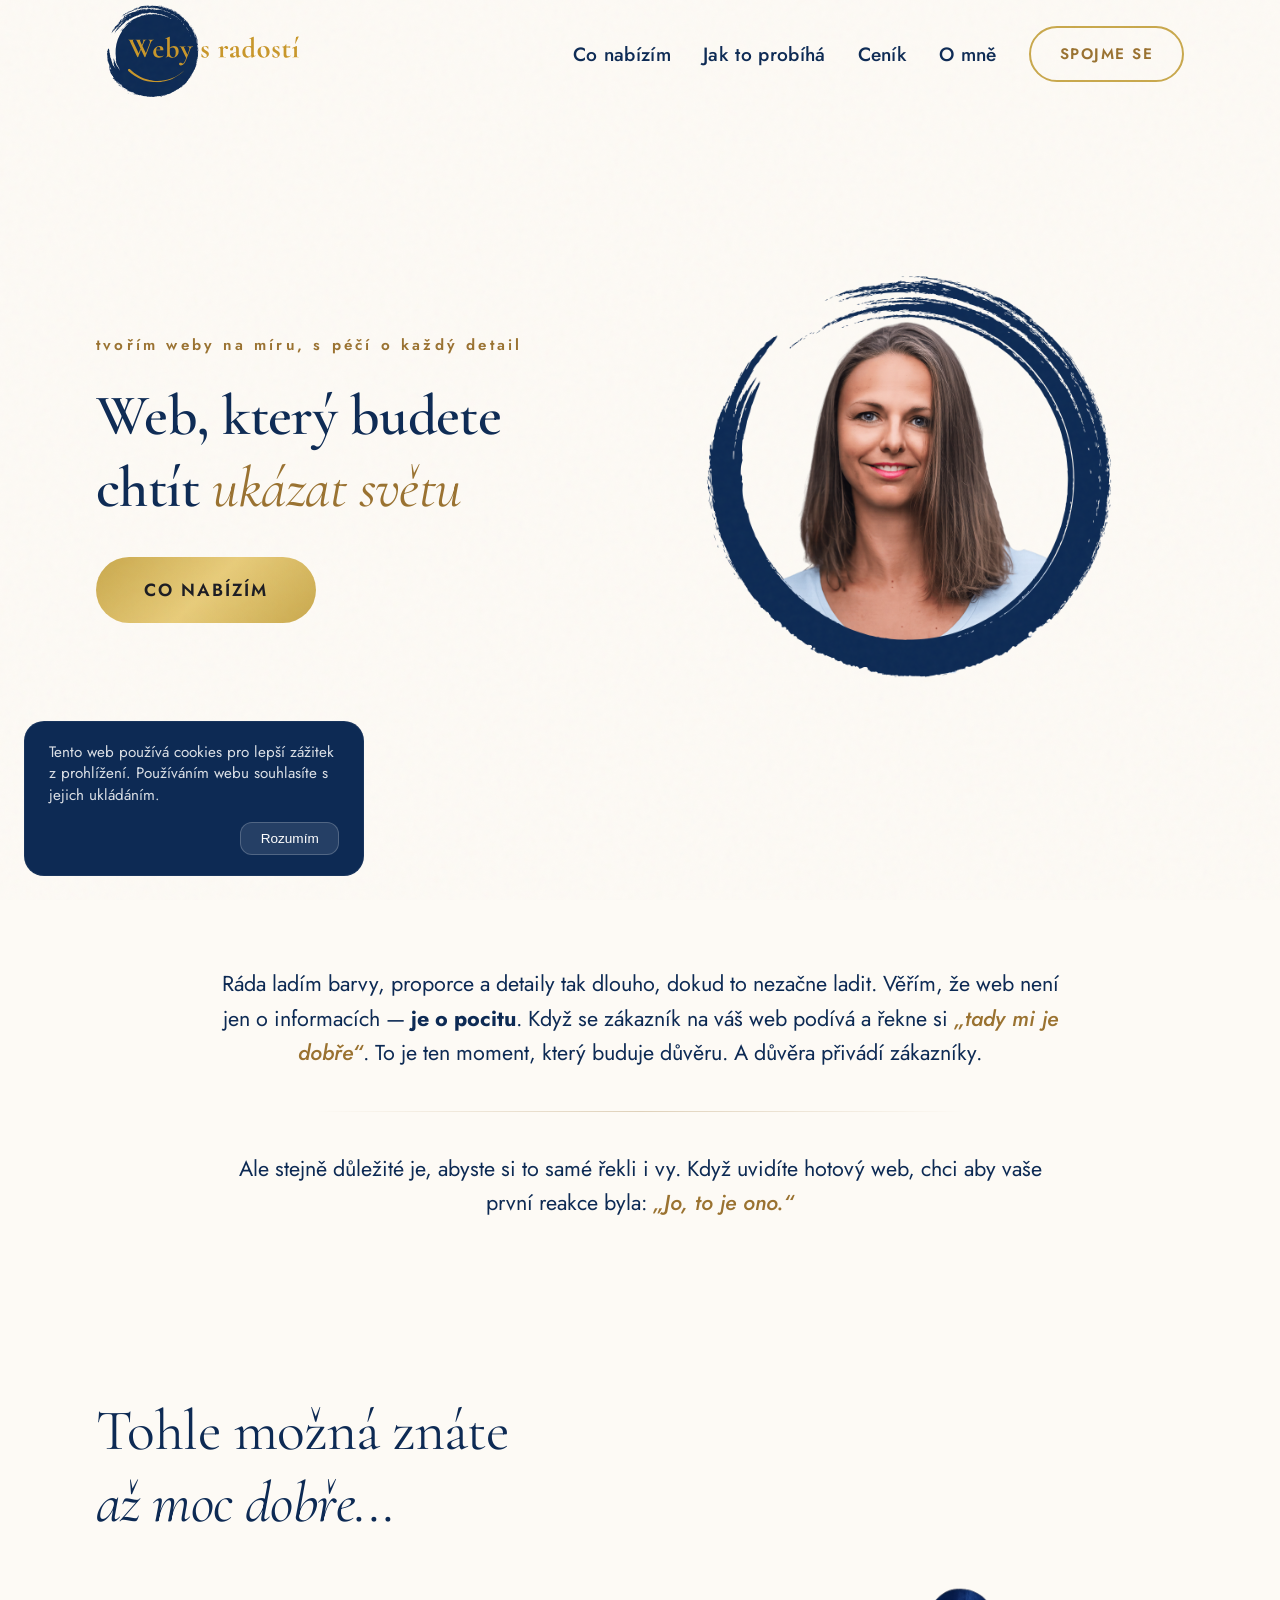
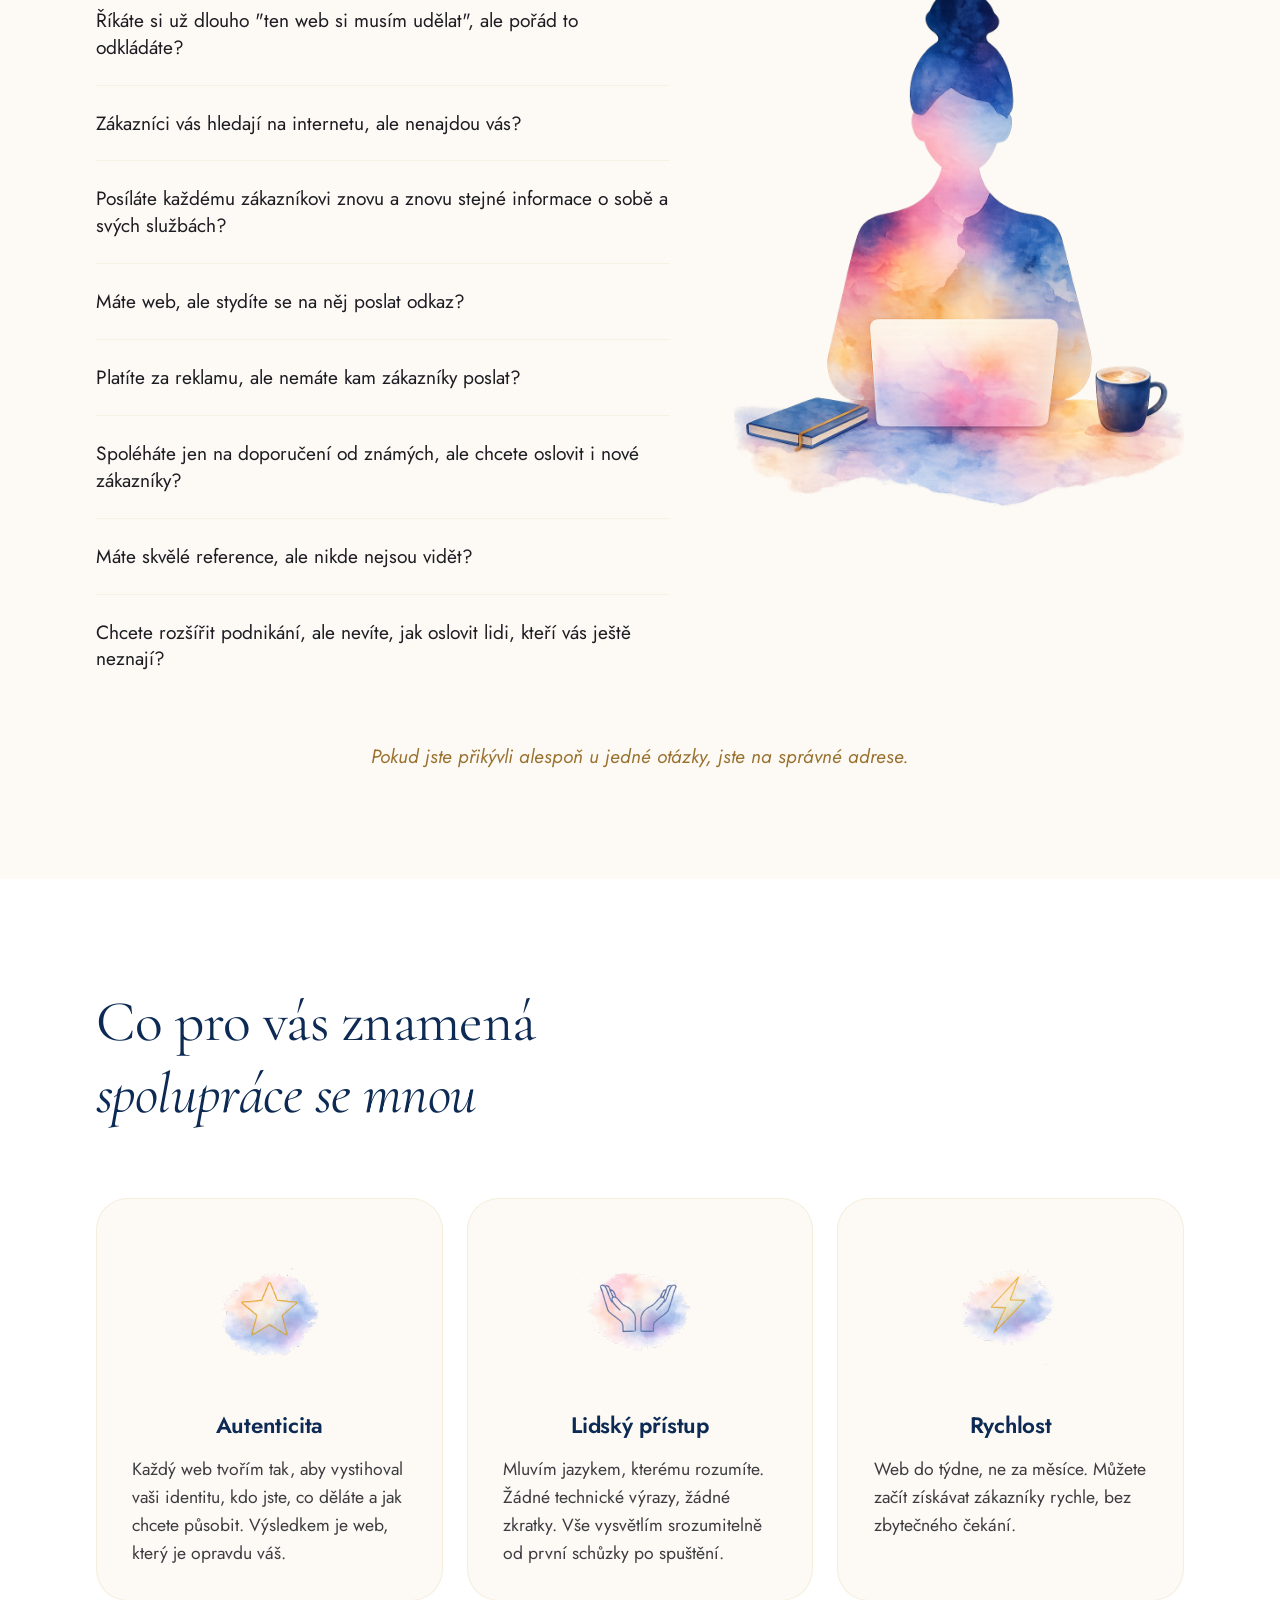
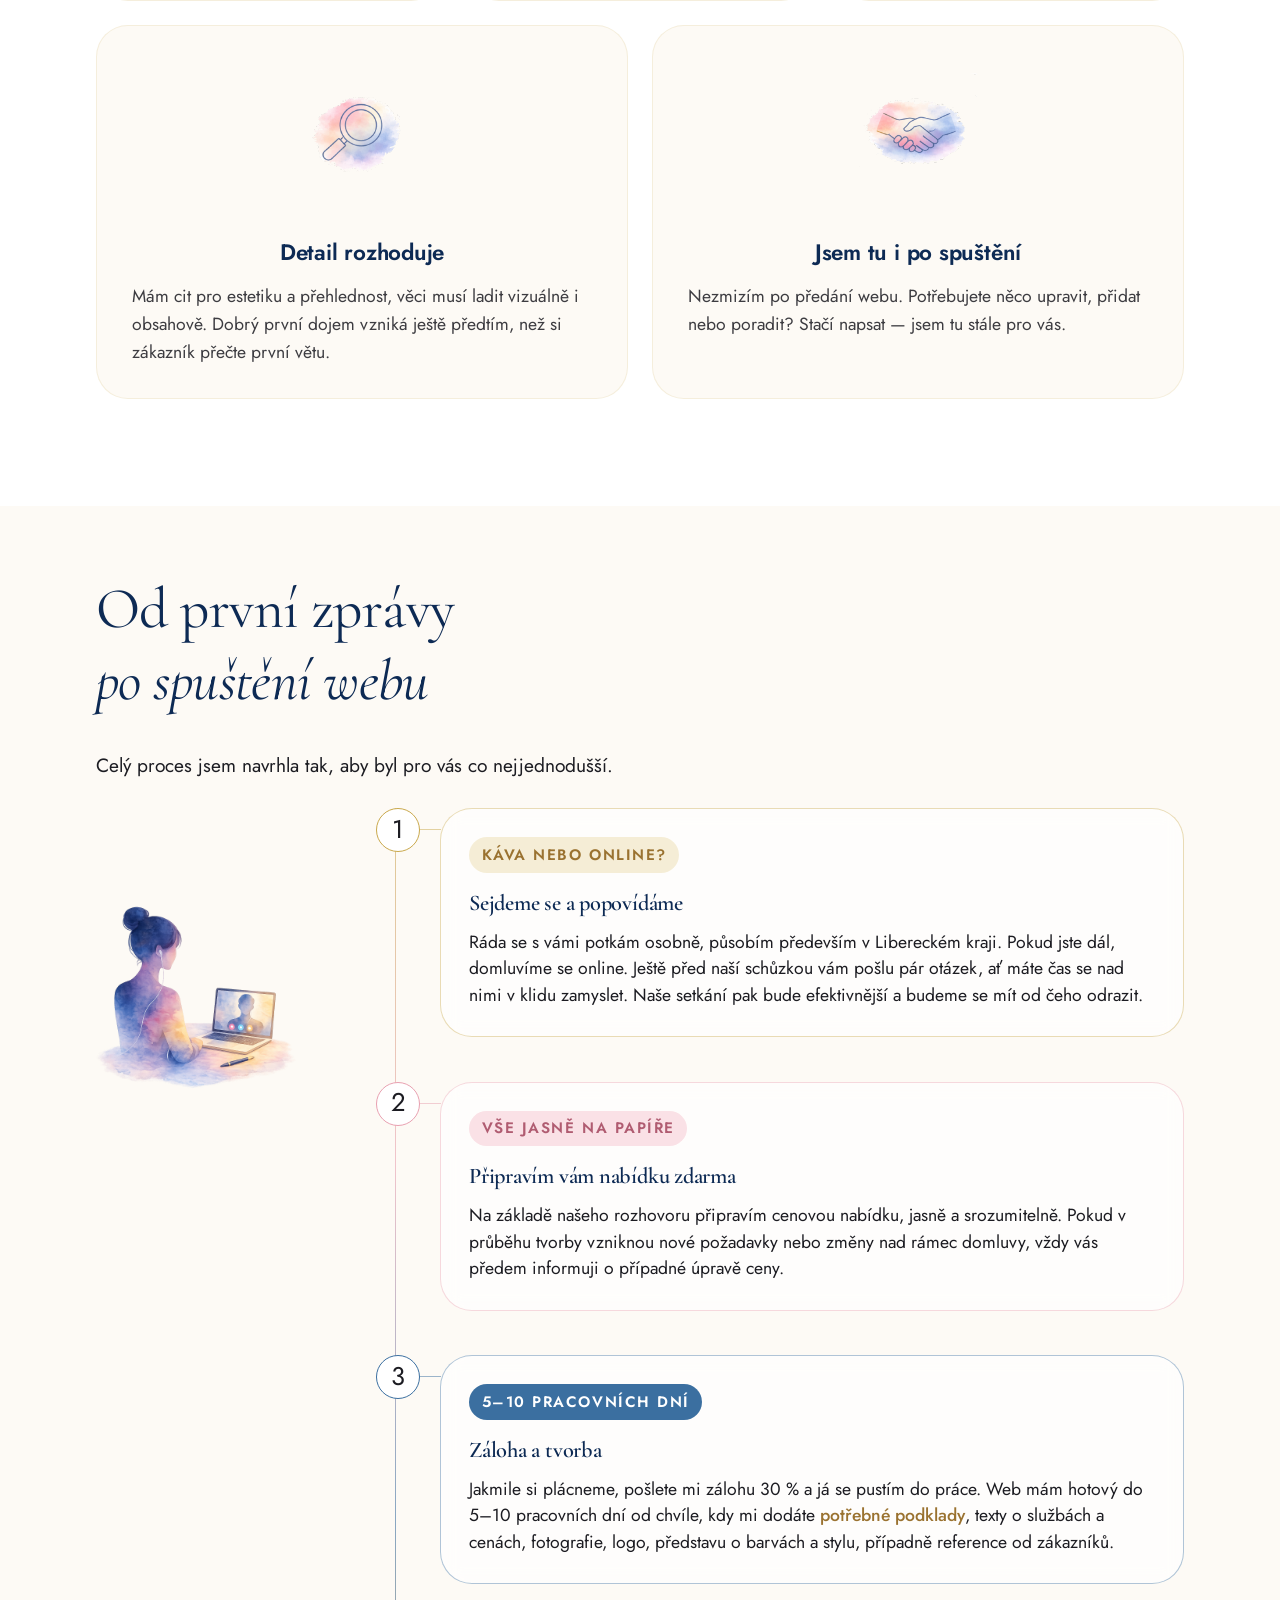
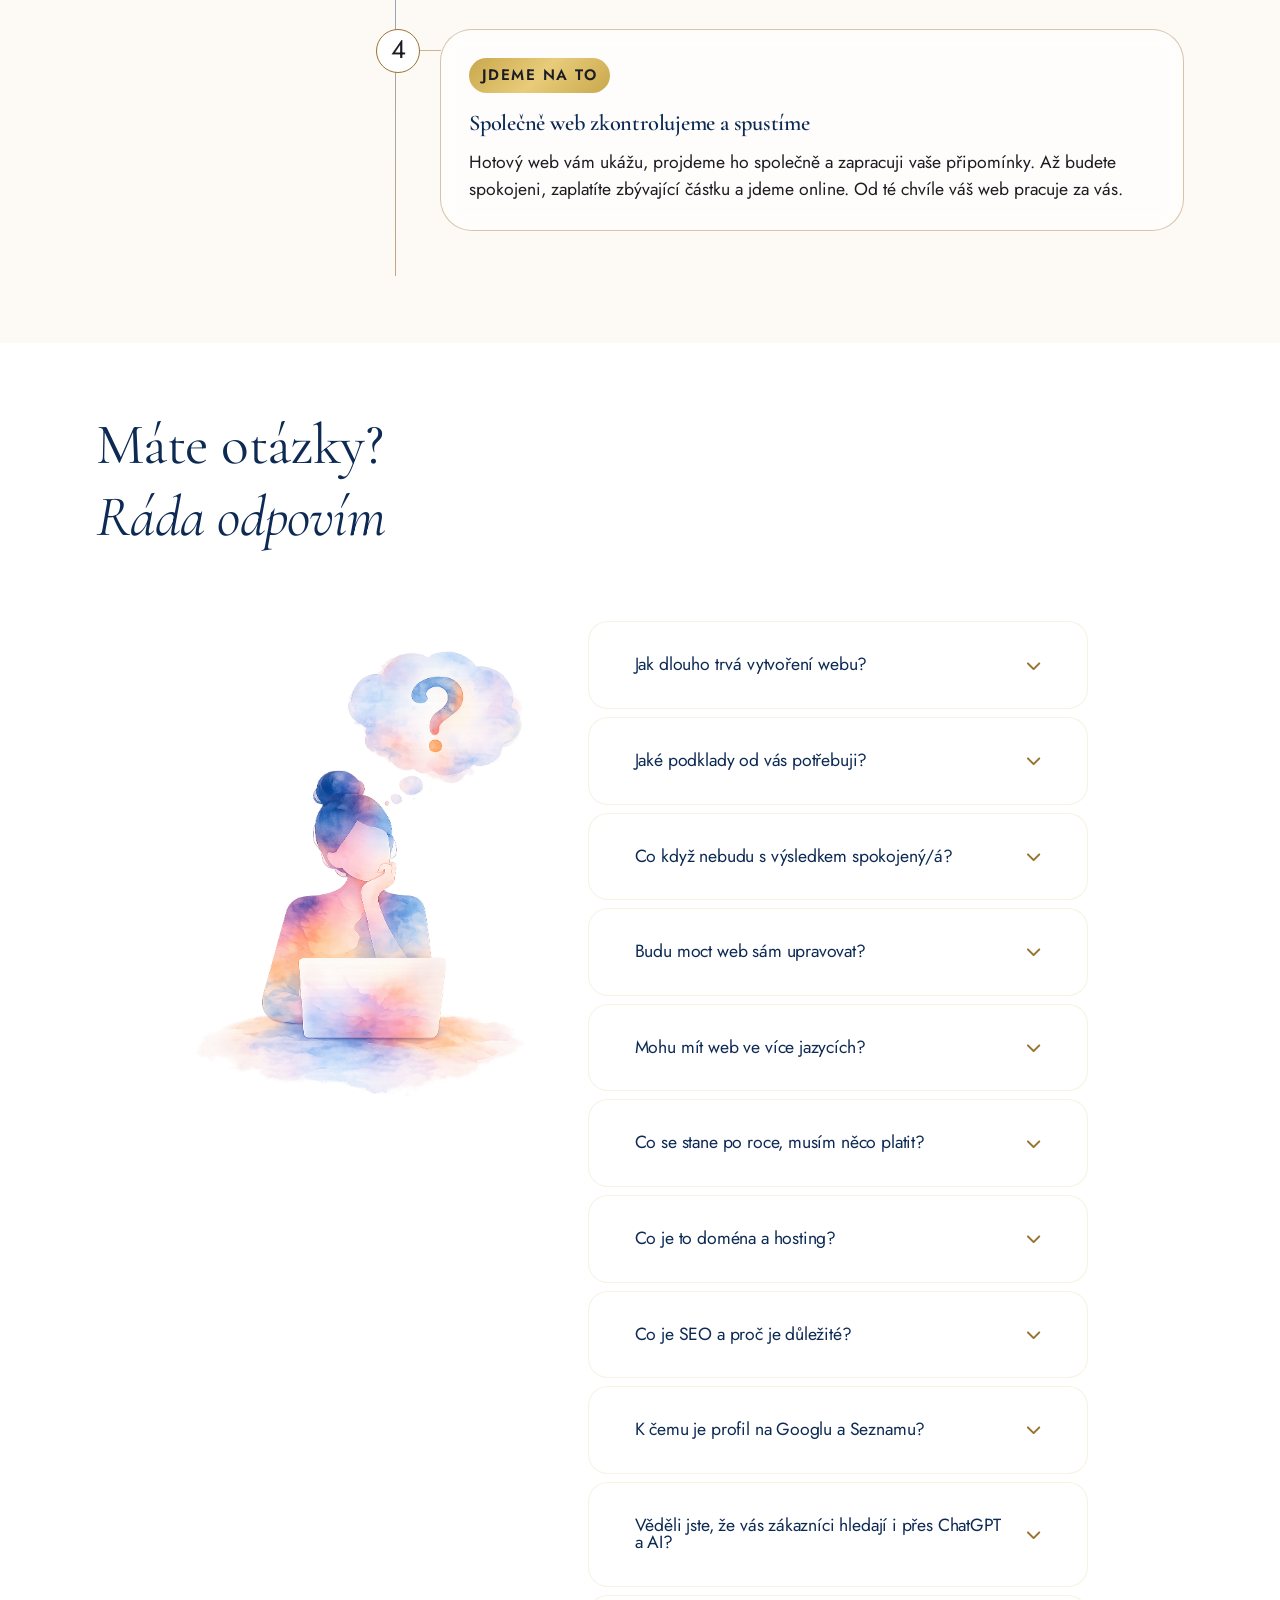
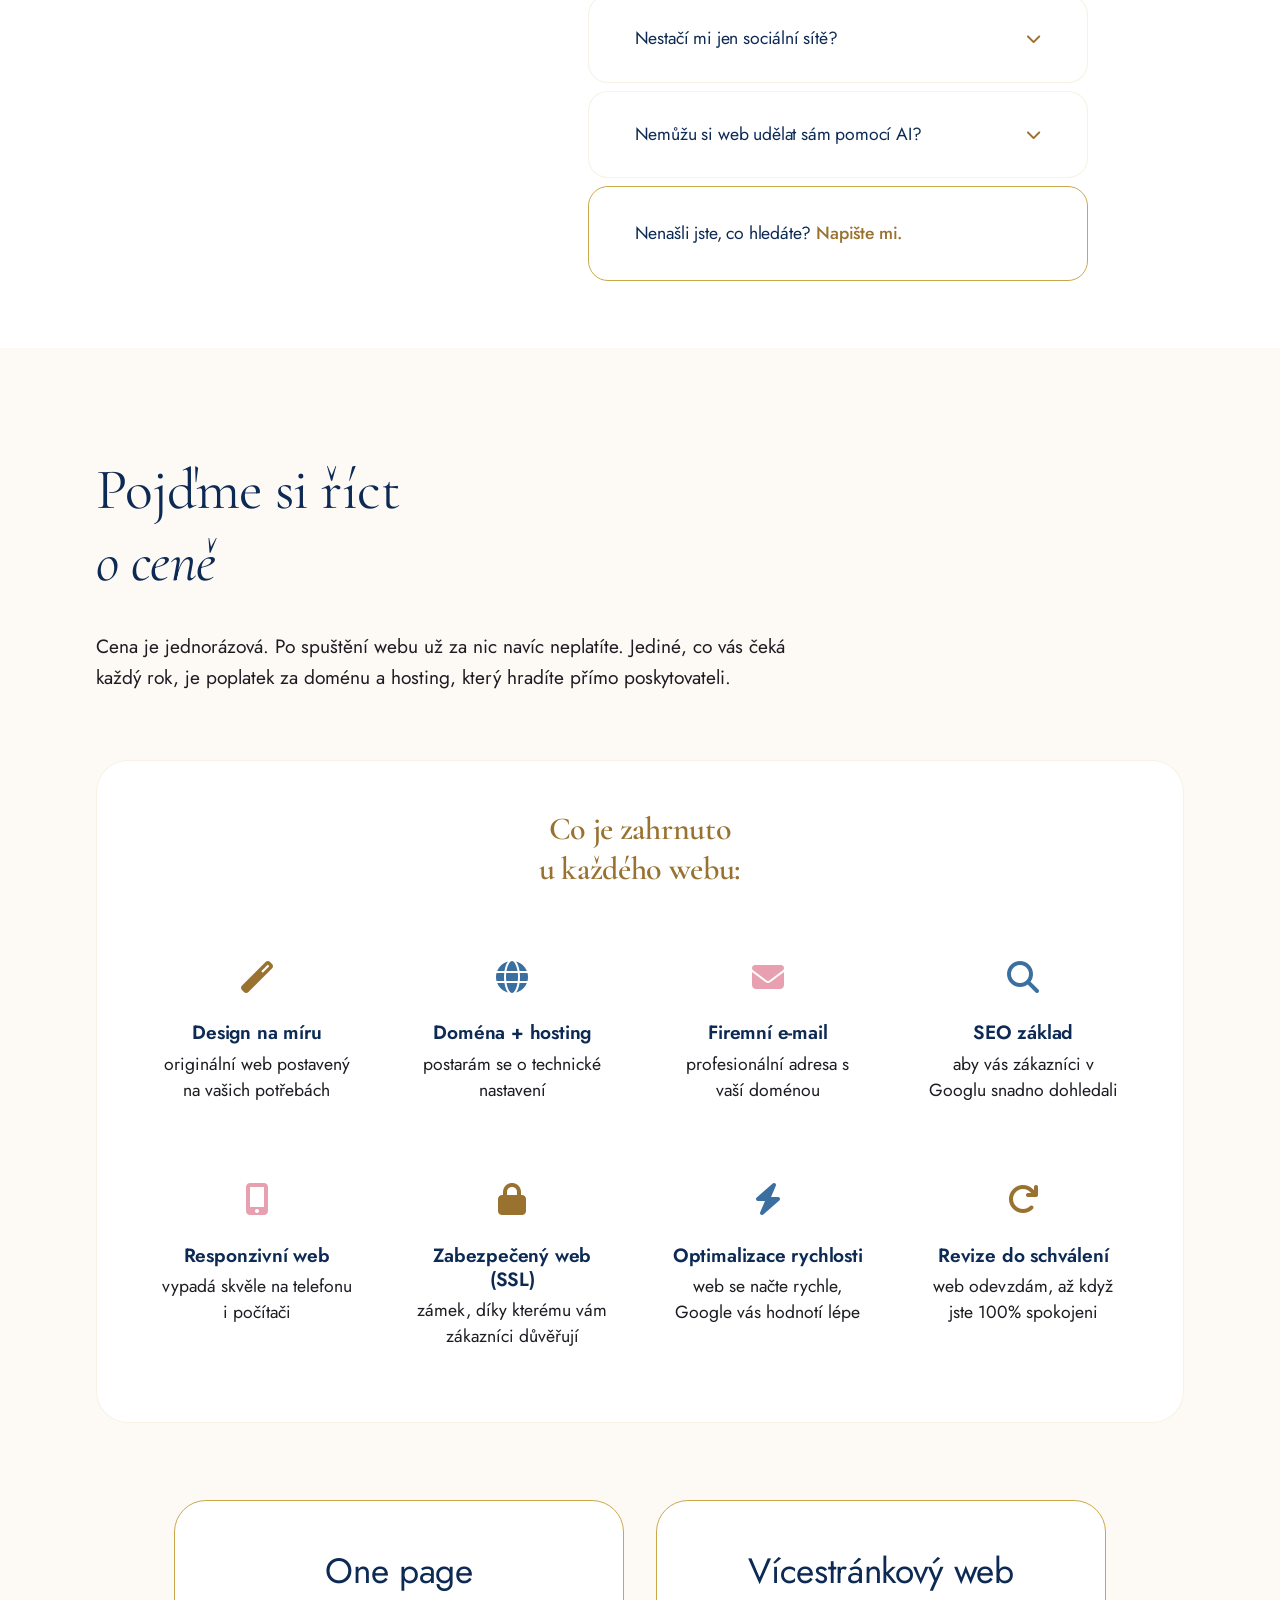
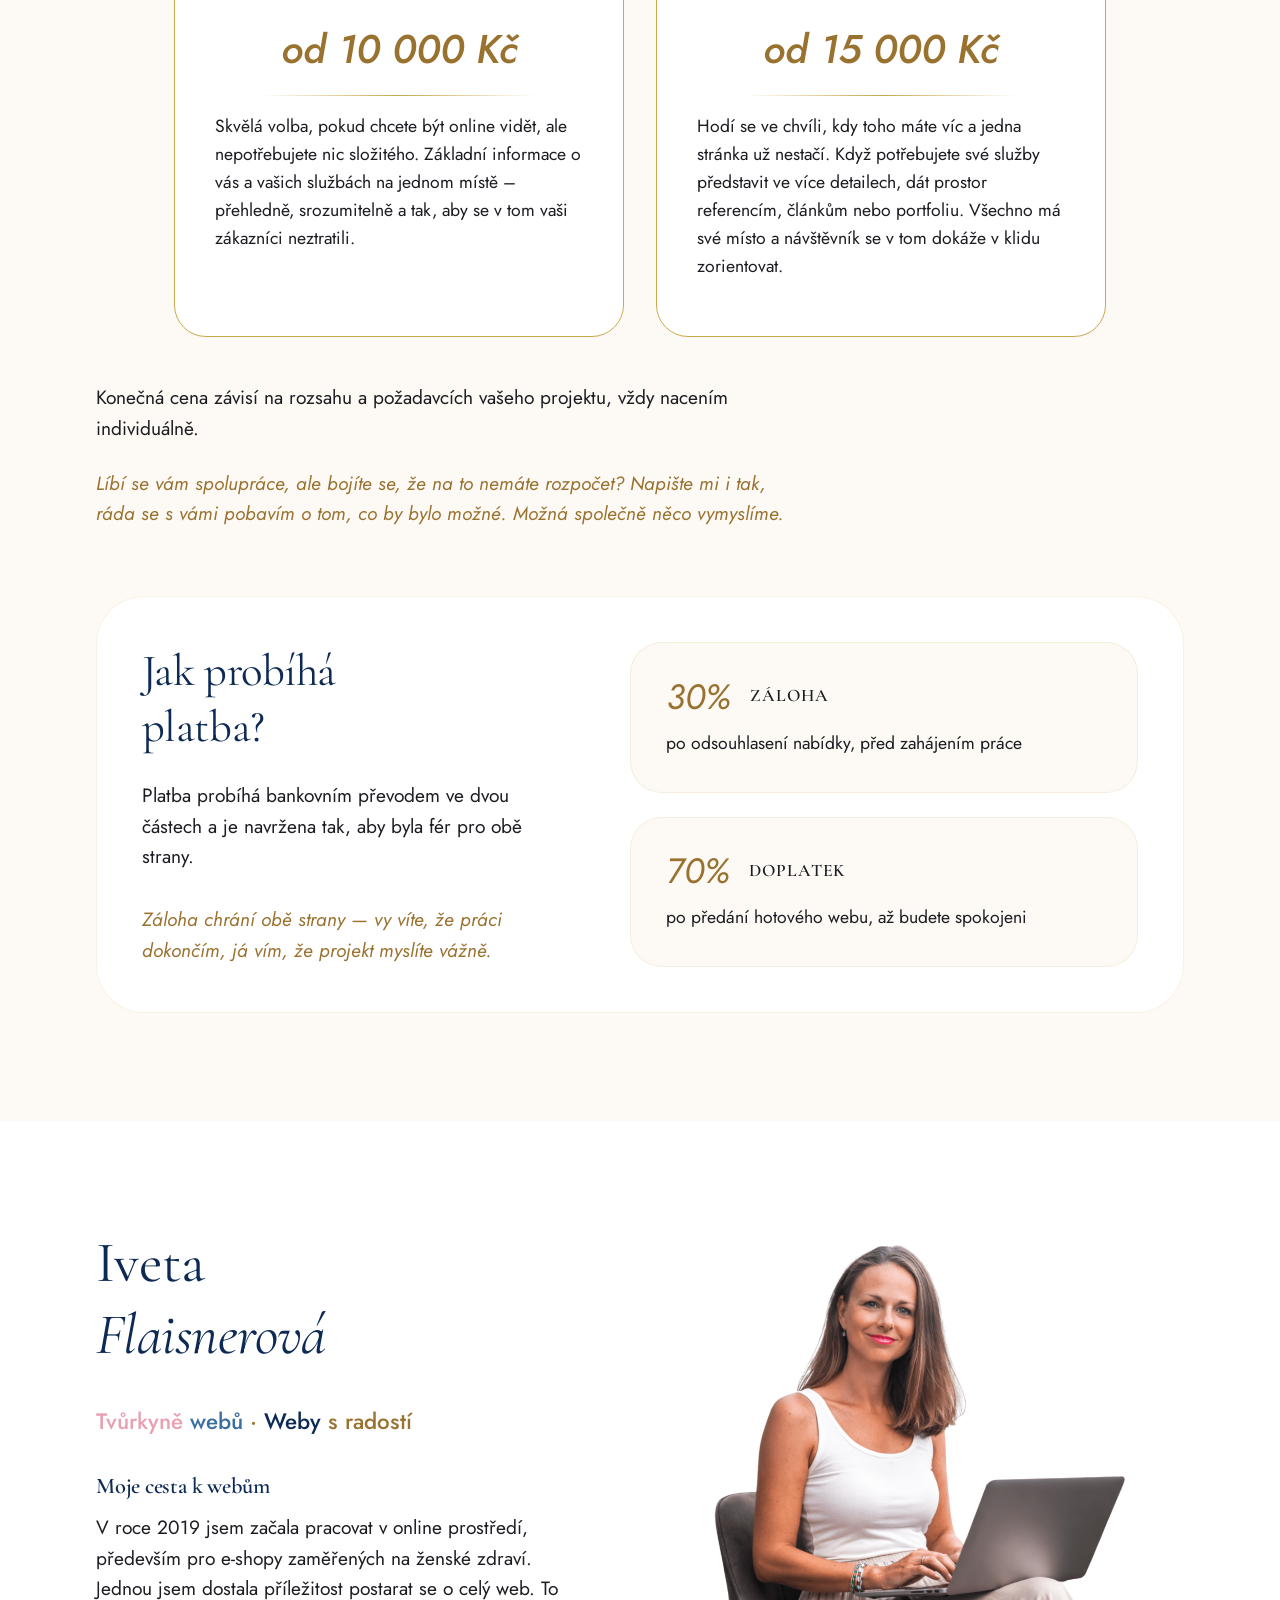
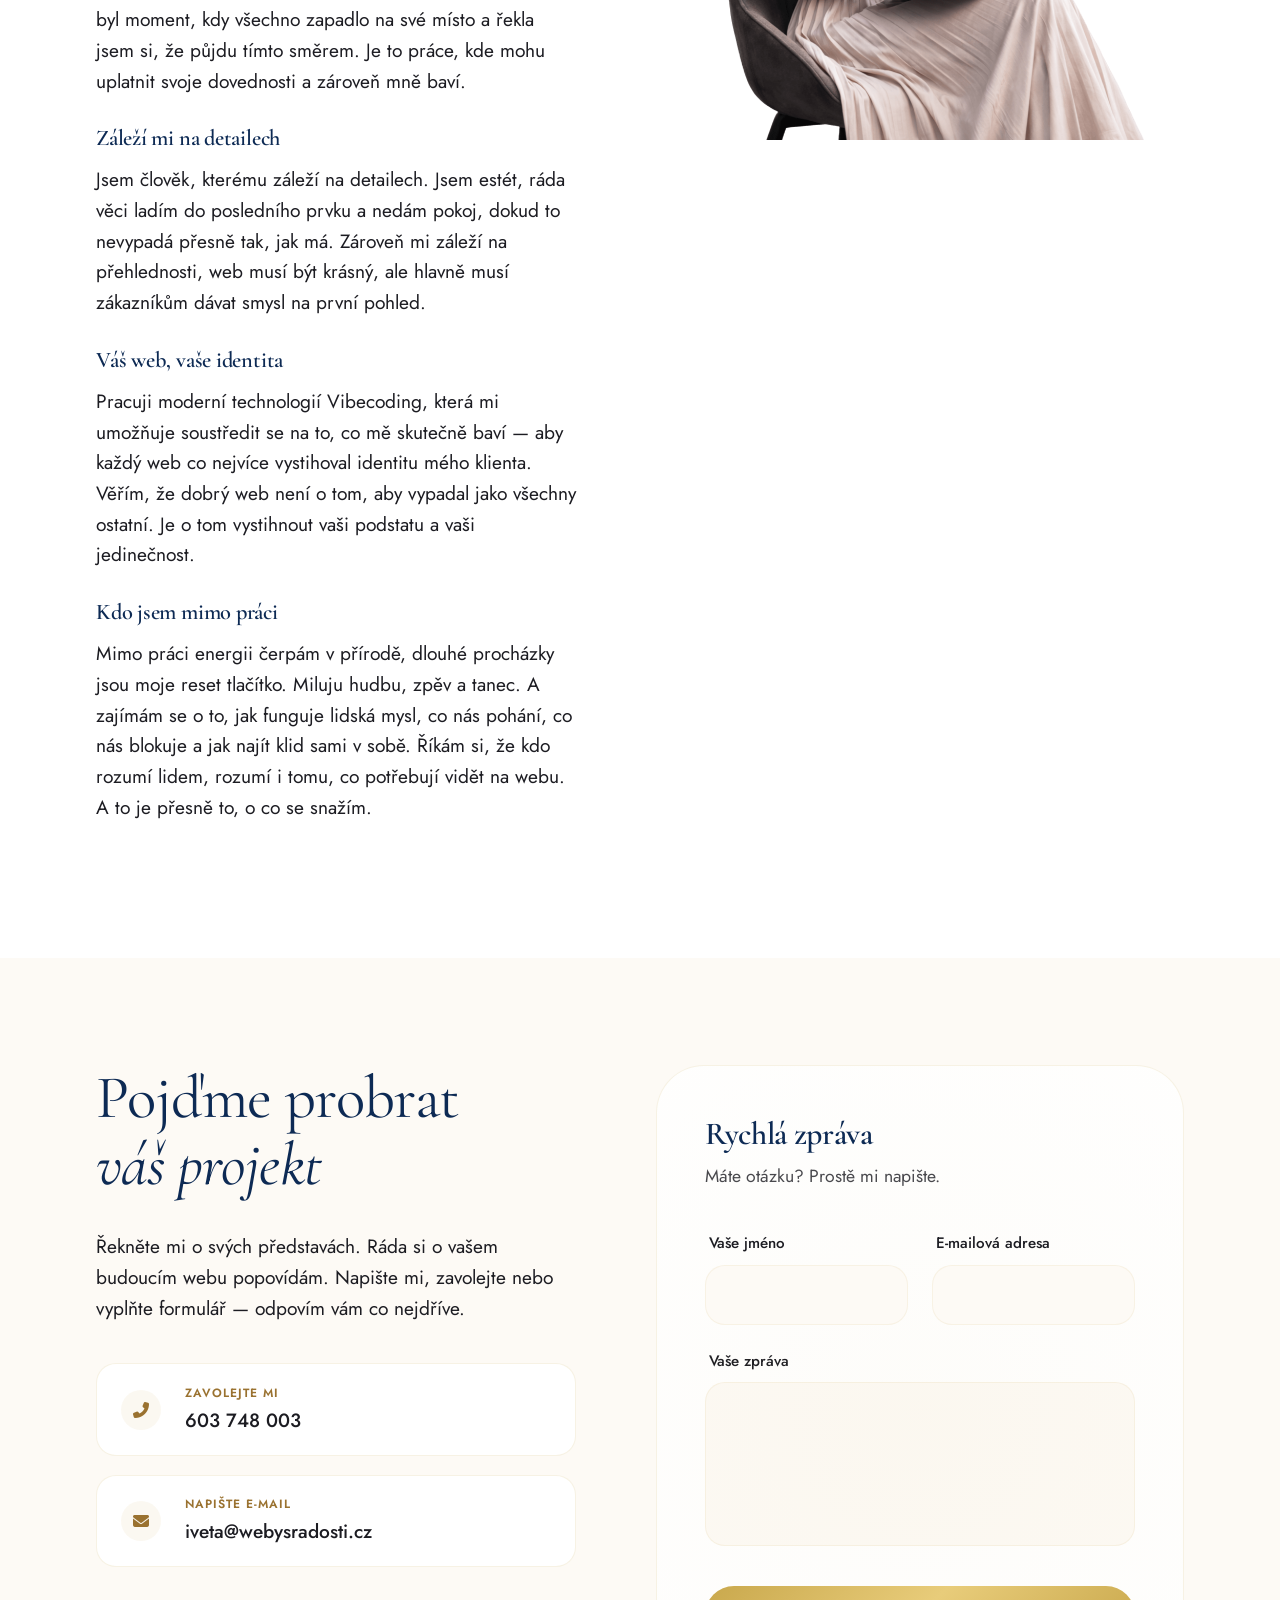
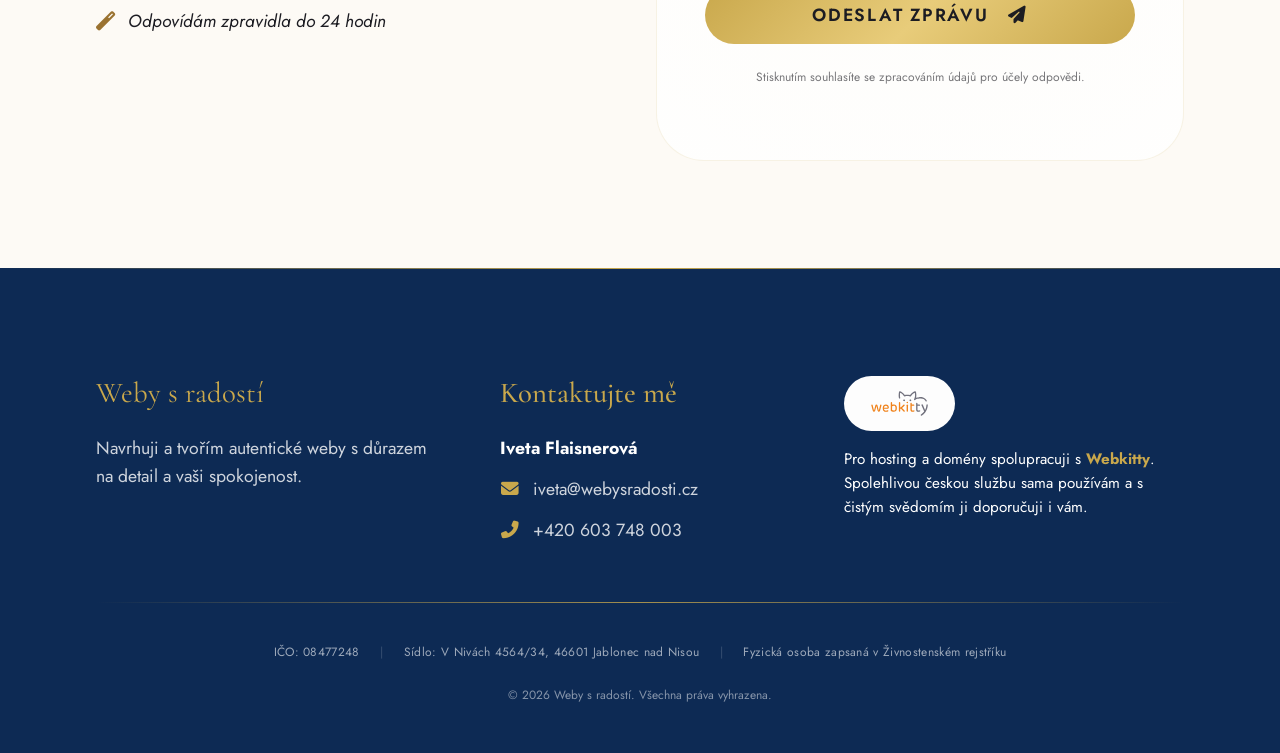
==== commit bea2a60a: "verze 2" ====
--- a/index.html
+++ b/index.html
@@ -24,9 +24,9 @@
     <link rel="stylesheet" href="css/style.css">
 
     <!-- Open Graph Meta Tags -->
-    <meta property="og:title" content="Weby pro podnikatele a malé firmy">
+    <meta property="og:title" content="Weby s radostí | Weby tvořené s péčí a osobním přístupem">
     <meta property="og:description"
-        content="Váš web by měl odrážet, jak dobrou práci děláte. Pomáhám vám, aby to tak skutečně vypadalo.">
+        content="Chcete web, který zaujme a zároveň funguje? Pomáhám podnikatelům a malým firmám získat online prezentaci, na kterou budete rádi odkazovat.">
     <meta property="og:type" content="website">
     <meta property="og:url" content="https://webysradosti.cz/">
     <meta property="og:image" content="https://webysradosti.cz/Obrázky/Weby%20s%20radostí%20logo%20(1200%20x%20630%20px).png">
@@ -34,9 +34,9 @@
 
     <!-- Twitter Card Meta Tags -->
     <meta name="twitter:card" content="summary_large_image">
-    <meta name="twitter:title" content="Weby pro podnikatele a malé firmy">
+    <meta name="twitter:title" content="Weby s radostí | Weby tvořené s péčí a osobním přístupem">
     <meta name="twitter:description"
-        content="Váš web by měl odrážet, jak dobrou práci děláte. Pomáhám vám, aby to tak skutečně vypadalo.">
+        content="Chcete web, který zaujme a zároveň funguje? Pomáhám podnikatelům a malým firmám získat online prezentaci, na kterou budete rádi odkazovat.">
     <meta name="twitter:image" content="https://webysradosti.cz/Obrázky/Weby%20s%20radostí%20logo%20(1200%20x%20630%20px).png">
 
     <!-- Structured Data (JSON-LD) -->
@@ -99,7 +99,7 @@
         <section class="hero bg-cream" id="hero">
             <div class="container hero-inner">
                 <div class="hero-content reveal">
-                    <p class="hero-subtitle">Tvořím weby na míru, s péčí o každý detail</p>
+                    <p class="hero-subtitle"><span class="mobile-block">tvořím weby na míru,</span> <span class="mobile-block">s péčí o každý detail</span></p>
                     <h1 class="main-heading">Web, který budete<br>chtít <span class="italic-gold">ukázat světu</span>
                     </h1>
                     <div class="hero-actions">
@@ -527,8 +527,8 @@
                             </div>
                         </div>
                         <div class="accordion glass-card reveal">
-                            <div class="accordion-header">
-                                <h3>Nenašli jste, co hledáte? <a href="#spojme-se" class="gold-link">Napište mi.</a></h3>
+                            <div class="accordion-header" style="cursor: default;">
+                                <h3 style="line-height: 1.4;">Nenašli jste, co hledáte? <a href="#spojme-se" class="gold-link">Napište mi.</a></h3>
                             </div>
                         </div>
                     </div>
@@ -613,9 +613,7 @@
                         <div class="card-head">
                             <h3>One page</h3>
                             <div class="price">od 10 000 Kč</div>
-                            <p>Skvělá volba, pokud chcete být online vidět, ale nepotřebujete nic složitého. Základní
-                                informace o vás a vašich službách přehledně na jednom místě, vaše online vizitka, která
-                                pracuje za vás.</p>
+                            <p>Skvělá volba, pokud chcete být online vidět, ale nepotřebujete nic složitého. Základní informace o vás a vašich službách na jednom místě – přehledně, srozumitelně a tak, aby se v tom vaši zákazníci neztratili.</p>
                         </div>
                     </div>
 
@@ -623,9 +621,7 @@
                         <div class="card-head">
                             <h3>Vícestránkový web</h3>
                             <div class="price">od 15 000 Kč</div>
-                            <p>Ideální, pokud chcete své podnikání nebo projekt představit ve více detailech, rozepsat
-                                jednotlivé služby, sdílet reference a recenze zákazníků, přidat blog nebo portfolio.
-                                Více prostoru pro váš příběh, lepší výsledky v Googlu.</p>
+                            <p>Hodí se ve chvíli, kdy toho máte víc a jedna stránka už nestačí. Když potřebujete své služby představit ve více detailech, dát prostor referencím, článkům nebo portfoliu. Všechno má své místo a návštěvník se v tom dokáže v klidu zorientovat.</p>
                         </div>
                     </div>
                 </div>
@@ -674,7 +670,10 @@
                 <div class="omne-overlap-layout reveal">
                     <div class="omne-text">
                         <h2>Iveta<br><em class="italic">Flaisnerová</em></h2>
-                        <p class="subtitle"><span style="color: var(--pink)">Tvůrkyně</span> <span style="color: var(--blue)">webů</span> <span style="color: var(--gold-primary)">·</span> <span style="color: var(--blue-dark)">Weby</span> <span style="color: var(--gold-primary)">s radostí</span></p>
+                        <p class="subtitle"><span style="color: var(--pink)">Tvůrkyně</span> <span style="color: var(--blue)">webů</span> <span style="color: var(--gold-dark)">·</span> <span style="color: var(--blue-dark)">Weby</span> <span style="color: var(--gold-dark)">s radostí</span></p>
+                        <div class="omne-image-mobile">
+                            <img src="Obrázky/O%20mne.png" alt="Iveta Flaisnerová - Portrét tvůrkyně Webů s radostí" class="rounded-image" loading="lazy" width="500" height="600">
+                        </div>
                         <div class="about-content">
                             <div class="about-story">
                                 <h3>Moje cesta k webům</h3>
@@ -783,12 +782,10 @@
                         </form>
 
                         <div id="form-message-success" class="form-message success" style="display:none">
-                            <div class="message-icon"><i class="fas fa-check-circle"></i></div>
                             <div class="message-text">
-                                <h3>Zpráva byla úspěšně odeslána!</h3>
-                                <p>Děkuji za váš zájem, ozvu se vám co nejdříve (zpravidla do 24 hodin).</p>
-                                <button type="button" class="btn btn-secondary btn-sm"
-                                    onclick="location.reload()">Poslat další zprávu</button>
+                                <div class="message-icon-gold"><i class="fas fa-check"></i></div>
+                                <h3>Děkuji za váš zájem</h3>
+                                <p>Ozvu se vám co nejdříve.</p>
                             </div>
                         </div>
 
@@ -839,7 +836,13 @@
             <div class="footer-footer reveal">
                 <div class="footer-divider"></div>
                 <div class="footer-bottom-info">
-                    <p>IČO: 08477248 <span class="sep">|</span> Sídlo: V Nivách 4564/34, 46601 Jablonec nad Nisou <span class="sep">|</span> Fyzická osoba zapsaná v Živnostenském rejstříku</p>
+                    <p>
+                        <span class="footer-info-line">IČO: 08477248</span>
+                        <span class="sep">|</span>
+                        <span class="footer-info-line">Sídlo: V Nivách 4564/34, 46601 Jablonec nad Nisou</span>
+                        <span class="sep">|</span>
+                        <span class="footer-info-line">Fyzická osoba zapsaná v Živnostenském rejstříku</span>
+                    </p>
                 </div>
                 <div class="footer-legal">
                     <p>&copy; <span id="current-year">2026</span> Weby s radostí. Všechna práva vyhrazena.</p>
@@ -862,12 +865,10 @@
     <div id="cookie-consent" class="cookie-bar">
         <div class="cookie-inner">
             <div class="cookie-text">
-                <i class="fas fa-cookie-bite cookie-icon"></i>
-                <p>Tento web používá soubory cookies k zajištění nejlepšího uživatelského zážitku. Používáním tohoto
-                    webu souhlasíte s jejich ukládáním.</p>
+                <p>Tento web používá cookies pro lepší zážitek z prohlížení. Používáním webu souhlasíte s jejich ukládáním.</p>
             </div>
             <div class="cookie-buttons">
-                <button id="accept-cookies" class="btn btn-primary btn-cookie-accept">Rozumím</button>
+                <button id="accept-cookies" class="btn-cookie-accept">Rozumím</button>
             </div>
         </div>
     </div>
--- a/css/style.css
+++ b/css/style.css
@@ -5,7 +5,7 @@
     --gold-dark: #9A7230;
     --gold-light: #F5EDD6;
     --blue: #3B6FA0;
-    --blue-dark: #1C2B3A;
+    --blue-dark: #0D2A54;
     --pink: #E8A0B0;
     --cream: #FDFAF5;
     --text-dark: #1C1C22;
@@ -93,7 +93,7 @@
     font-weight: 600;
     line-height: 1.25;
     margin-bottom: 2rem;
-    color: #172B4C;
+    color: #0d2a54;
     letter-spacing: -0.01em;
 }
 
@@ -127,11 +127,11 @@
 }
 
 .inline-link:hover {
-    color: var(--gold-primary);
+    color: var(--gold-dark);
 }
 
 .gold-link {
-    color: var(--gold-primary);
+    color: var(--gold-dark);
     text-decoration: none;
     font-weight: 500;
     transition: color 0.3s ease;
@@ -221,7 +221,7 @@
 
 /* UTILITY CLASSES */
 .gold-icon {
-    color: var(--gold-primary);
+    color: var(--gold-dark);
     font-size: 2rem;
     margin-bottom: 1rem;
     display: inline-block;
@@ -339,7 +339,7 @@
 
 .header.scrolled .logo,
 .header.scrolled .nav-link {
-    color: #172B4C;
+    color: #0d2a54;
 }
 
 .header.scrolled .menu-toggle {
@@ -372,7 +372,7 @@
 }
 
 .header .nav-link {
-    color: #172B4C;
+    color: #0d2a54;
     font-weight: 500;
     position: relative;
     font-size: var(--text-lg);
@@ -483,7 +483,7 @@
 }
 
 .hero-content .main-heading {
-    color: #172B4C;
+    color: #0d2a54;
     margin-bottom: 2rem;
     font-weight: 600;
 }
@@ -502,6 +502,17 @@
     color: var(--gold-dark);
     margin-bottom: 1.5rem;
     font-family: var(--font-body);
+    text-transform: none; /* Allows lowercase as requested */
+}
+
+.mobile-block {
+    display: inline;
+}
+
+@media (max-width: 768px) {
+    .mobile-block {
+        display: block;
+    }
 }
 
 .hero-actions {
@@ -610,7 +621,7 @@
     font-family: var(--font-body);
     font-size: 1.35rem;
     line-height: 1.6;
-    color: #172B4C;
+    color: #0d2a54;
     font-style: normal;
     margin: 0;
     max-width: 850px;
@@ -619,7 +630,7 @@
 .quote-text strong {
     font-weight: 700;
     font-style: normal;
-    color: #172B4C;
+    color: #0d2a54;
 }
 
 .gold-italic {
@@ -696,7 +707,7 @@
 .point-number {
     font-family: var(--font-heading);
     font-size: var(--text-xl);
-    color: var(--gold-primary);
+    color: var(--gold-dark);
     font-weight: 700;
     opacity: 0.8;
     min-width: 30px;
@@ -792,7 +803,7 @@
     font-family: var(--font-body);
     font-size: var(--text-lg); /* Sjednoceno na standardní body pro tuto sekci */
     font-style: italic;
-    color: var(--gold-primary);
+    color: var(--gold-dark);
     margin: 0;
     max-width: 100%;
 }
@@ -909,7 +920,8 @@
 }
 
 /* Compact section padding for refined look */
-.section.proces {
+.section.proces,
+.section.faq {
     padding-top: var(--space-lg);
     padding-bottom: var(--space-lg);
 }
@@ -1120,7 +1132,7 @@
 .timeline-item .step-content h3 {
     margin-bottom: 0.75rem;
     font-size: var(--text-xl); /* Timeline h3 */
-    color: #172B4C;
+    color: #0d2a54;
 }
 
 .timeline-item .step-content p {
@@ -1142,15 +1154,15 @@
     display: grid;
     grid-template-columns: clamp(300px, 32%, 450px) auto;
     justify-content: center;
-    gap: clamp(2rem, 5vw, 4rem);
-    margin-top: 2.8rem;
+    gap: clamp(1.5rem, 4vw, 3rem); /* Reduced from 2rem, 5vw, 4rem */
+    margin-top: 2rem; /* Reduced from 2.8rem */
     align-items: flex-start;
 }
 
 .faq-questions {
     display: flex;
     flex-direction: column;
-    gap: 0.8rem;
+    gap: 0.5rem; /* Reduced from 0.8rem for closer cards */
     max-width: 500px;
 }
 
@@ -1207,7 +1219,7 @@
 }
 
 .accordion-header {
-    padding: 0.56rem 1.05rem;
+    padding: 2px 0.85rem; /* Set to absolute minimum to make cards as narrow as possible */
     display: flex;
     justify-content: space-between;
     align-items: center;
@@ -1220,15 +1232,16 @@
     font-size: var(--text-base);
     font-family: var(--font-body);
     font-weight: 400;
-    color: #172B4C;
-    line-height: 1.2;
+    color: #0d2a54;
+    line-height: 1; /* Tightest line height */
     text-align: left;
 }
 
 .toggle-icon {
     font-size: var(--text-sm);
-    transition: transform 0.4s cubic-bezier(0.175, 0.885, 0.32, 1.275);
-    color: var(--gold-primary);
+    transition: transform 0.3s ease;
+    color: var(--gold-dark);
+    line-height: 1; /* Prevent icon from adding height */
 }
 
 .accordion.active .toggle-icon {
@@ -1264,12 +1277,12 @@
 .faq-card-header h3 {
     margin: 0;
     font-size: var(--text-base);
-    color: #172B4C;
+    color: #0d2a54;
     line-height: 1.4;
 }
 
 .faq-card-header i {
-    color: var(--gold-primary);
+    color: var(--gold-dark);
     font-size: var(--text-base);
     transition: transform 0.3s ease;
 }
@@ -1279,7 +1292,7 @@
 }
 
 .gold-italic {
-    color: var(--gold-primary);
+    color: var(--gold-dark);
     font-style: italic;
     font-weight: 500;
 }
@@ -1287,8 +1300,8 @@
 .accordion-content {
     max-height: 0;
     overflow: hidden;
-    transition: all 0.5s cubic-bezier(0, 1, 0, 1);
-    padding: 0 1.4rem;
+    transition: all 0.3s ease;
+    padding: 0 1rem; /* Reduced from 1.4rem */
     opacity: 0;
     font-size: var(--text-base); /* Match question size */
 }
@@ -1303,10 +1316,9 @@
 }
 
 .accordion.active .accordion-content {
-    max-height: 2000px; /* Large enough for content */
-    padding-bottom: 1.4rem;
+    max-height: 2000px;
     opacity: 1;
-    transition: all 0.5s cubic-bezier(1, 0, 1, 0);
+    transition: all 0.3s ease-out;
 }
 
 @media (max-width: 992px) {
@@ -1324,8 +1336,8 @@
 }
 
 .faq-tip {
-    margin-top: 1.5rem;
-    padding: 1.2rem;
+    margin-top: 1.2rem; /* Reduced from 1.5rem */
+    padding: 0.8rem 1rem; /* Reduced from 1.2rem */
     background: var(--gold-light);
     border-radius: var(--radius-sm);
     display: flex;
@@ -1355,18 +1367,24 @@
 
 .faq-list li {
     position: relative;
-    padding-left: 1.5rem;
+    padding-left: 1.8rem;
     margin-bottom: 0.8rem;
     font-size: var(--text-base);
     line-height: 1.5;
+    display: flex;
+    align-items: center;
 }
 
 .faq-list li::before {
-    content: '◆';
+    content: '';
     position: absolute;
     left: 0;
-    color: var(--gold-primary);
-    font-size: var(--text-sm);
+    top: 50%;
+    transform: translateY(-50%);
+    width: 6px;
+    height: 6px;
+    background-color: var(--gold-dark);
+    border-radius: 50%;
 }
 
 .border-gold {
@@ -1385,7 +1403,7 @@
 
 .pricing-included-modern h3 {
     text-align: center;
-    color: var(--gold-primary);
+    color: var(--gold-dark);
     font-size: clamp(1.5rem, 3vw, 2rem);
     margin-bottom: 2.5rem;
 }
@@ -1434,7 +1452,7 @@
 
 .icon-blue { color: var(--blue); }
 .icon-pink { color: var(--pink); }
-.icon-gold { color: var(--gold-primary); }
+.icon-gold { color: var(--gold-dark); }
 
 .included-item:hover i {
     filter: brightness(1.1);
@@ -1445,7 +1463,7 @@
     font-size: var(--text-lg);
     font-weight: 600;
     margin-bottom: 0.4rem;
-    color: #172B4C;
+    color: #0d2a54;
 }
 
 .included-content p {
@@ -1501,13 +1519,13 @@
     font-family: var(--font-body); 
     font-weight: 400;
 }
-.card-head p { font-size: var(--text-base); opacity: 1; color: var(--text-dark); margin-top: 1rem; }
+.card-head p { font-size: var(--text-base); opacity: 1; color: var(--text-dark); margin-top: 1rem; text-align: left; }
 .card-head .price { 
     font-size: 2.5rem; 
     font-weight: 500; 
     font-family: var(--font-body);
     font-style: italic;
-    color: var(--gold-primary);
+    color: var(--gold-dark);
     margin-top: 1rem; 
     position: relative;
     display: inline-block;
@@ -1544,7 +1562,7 @@
 .card-pink .features-list-modern li { border-bottom-color: rgba(232, 160, 176, 0.1); }
 .card-blue .features-list-modern li { border-bottom-color: rgba(59, 111, 160, 0.1); }
 
-.features-list-modern i { color: var(--gold-primary); }
+.features-list-modern i { color: var(--gold-dark); }
 
 .badge-mini {
     position: absolute;
@@ -1563,9 +1581,8 @@
 
 .pricing-footer {
     margin-top: 2.8rem;
-    text-align: center;
+    text-align: left;
     max-width: 800px;
-    margin-inline: auto;
 }
 
 .pricing-footer p {
@@ -1685,12 +1702,12 @@
     }
     
     .payment-info h2 {
-        text-align: center;
+        text-align: left;
     }
     
     .payment-info p {
-        text-align: center;
-        margin-inline: auto;
+        text-align: left;
+        margin-inline: 0;
     }
     
     .payment-step:hover {
@@ -1759,7 +1776,7 @@
 .about-story h3 {
     font-size: var(--text-xl); /* Matches Záloha a tvorba */
     margin-bottom: 0.75rem;
-    color: #172B4C;
+    color: #0d2a54;
 }
 
 
@@ -1776,7 +1793,7 @@
     display: grid;
     grid-template-columns: 1fr 1.1fr;
     gap: 5rem;
-    align-items: center;
+    align-items: flex-start;
     position: relative;
     z-index: 1;
 }
@@ -1786,7 +1803,7 @@
     font-family: var(--font-heading) !important;
     font-size: clamp(2.5rem, 5vw, 3.8rem);
     line-height: 1.1;
-    color: #172B4C;
+    color: #0d2a54;
 }
 
 .contact-intro p {
@@ -1834,7 +1851,7 @@
 }
 
 .channel-item:hover .channel-icon {
-    color: var(--gold-primary);
+    color: var(--gold-dark);
 }
 
 .channel-info {
@@ -1867,7 +1884,7 @@
 
 .contact-trust-tag i {
     font-size: 1.2rem;
-    color: var(--gold-primary);
+    color: var(--gold-dark);
 }
 
 .contact-trust-tag p {
@@ -1883,6 +1900,40 @@
     padding: clamp(1.5rem, 4vw, 3rem);
     position: relative;
     overflow: hidden;
+}
+
+/* Success Message Styling */
+.form-message.success {
+    position: absolute;
+    top: 0;
+    left: 0;
+    width: 100%;
+    height: 100%;
+    background: var(--white);
+    display: flex;
+    align-items: center;
+    justify-content: center;
+    text-align: center;
+    z-index: 10;
+    padding: 2rem;
+}
+
+.message-icon-gold {
+    font-size: 3.5rem;
+    color: var(--gold-dark);
+    margin-bottom: 1.5rem;
+}
+
+.form-message.success h3 {
+    font-size: 2.2rem;
+    color: #0d2a54;
+    margin-bottom: 1rem;
+    font-family: var(--font-body);
+}
+
+.form-message.success p {
+    font-size: var(--text-lg);
+    color: var(--text-dark);
 }
 
 /* Subtle glow for form card instead of heavy shadows */
@@ -1907,7 +1958,7 @@
 .form-header h3 {
     font-size: 2rem;
     margin-bottom: 0.5rem;
-    color: #172B4C;
+    color: #0d2a54;
 }
 
 .form-header p {
@@ -1988,11 +2039,11 @@
         grid-template-columns: 1fr;
         gap: 4rem;
     }
-    .contact-intro { text-align: center; }
-    .contact-intro p { margin-inline: auto; }
-    .contact-channels { align-items: center; }
-    .contact-trust-tag { justify-content: center; }
-    .channel-item { width: 100%; max-width: 400px; justify-content: flex-start; }
+    .contact-intro { text-align: left; }
+    .contact-intro p { margin-inline: 0; }
+    .contact-channels { align-items: flex-start; }
+    .contact-trust-tag { justify-content: flex-start; }
+    .channel-item { width: 100%; max-width: 400px; justify-content: flex-start; margin-left: 0; }
 }
 
 @media (max-width: 600px) {
@@ -2009,13 +2060,22 @@
 
 @media (max-width: 768px) {
     .omne-overlap-layout { grid-template-columns: 1fr; }
-    .omne-text { padding-right: 0; order: 1; }
-    .omne-image { 
-        position: static; 
-        order: 2; 
-        max-width: 300px; 
-        margin: 0 auto; 
-    }
+    .omne-text { padding-right: 0; order: 1; text-align: center; }
+    .omne-image { display: none; }
+    .omne-image-mobile {
+        display: block;
+        max-width: 300px;
+        margin: 0 auto 2.5rem;
+    }
+    .about-story { text-align: left; }
+    
+    .faq-questions .glass-card {
+        padding: 1.5rem 1.2rem;
+    }
+}
+
+.omne-image-mobile {
+    display: none;
 }
 
 /* IMAGE COMPONENT */
@@ -2028,7 +2088,7 @@
 
 /* FOOTER */
 .footer {
-    background: #172B4C;
+    background: #0d2a54;
     color: var(--white);
     padding: var(--space-xl) 0 3rem;
     position: relative;
@@ -2166,6 +2226,15 @@
     gap: 1rem;
 }
 
+@media (max-width: 768px) {
+    .footer-webkitty {
+        align-items: center;
+    }
+    .webkitty-text {
+        text-align: center;
+    }
+}
+
 .webkitty-link {
     display: block;
     line-height: 0;
@@ -2206,6 +2275,10 @@
 }
 
 
+.footer-info-line {
+    display: inline;
+}
+
 @media (max-width: 768px) {
     .footer-bottom-info p {
         display: flex;
@@ -2215,6 +2288,10 @@
     }
     .footer-bottom-info span.sep {
         display: none;
+    }
+    .footer-info-line {
+        display: block;
+        margin-bottom: 0.2rem;
     }
 }
 
@@ -2375,6 +2452,13 @@
         padding: 1.5rem;
     }
 
+    .step-badge {
+        font-size: 0.75rem; /* Menší písmo pro mobil */
+        white-space: nowrap; /* Aby text zůstal na jednom řádku */
+        letter-spacing: 0.05em;
+        padding: 0.3rem 0.6rem;
+    }
+
     .pricing-modern {
         flex-direction: column;
         align-items: center;
@@ -2514,23 +2598,23 @@
     }
 }
 
-/* COOKIE CARD - BOTTOM LEFT */
+/* COOKIE BAR - MINIMALIST */
 .cookie-bar {
     position: fixed;
-    bottom: 2rem;
-    left: 2rem;
-    width: 380px;
-    max-width: calc(100vw - 4rem);
-    background: rgba(28, 43, 58, 0.98);
-    backdrop-filter: blur(12px);
+    bottom: 1.5rem;
+    left: 1.5rem;
+    width: 340px;
+    max-width: calc(100vw - 3rem);
+    background: #0d2a54;
+    backdrop-filter: blur(8px);
     color: var(--white);
-    padding: 1.8rem;
+    padding: 1.25rem 1.5rem;
     z-index: 9999;
-    border-radius: var(--radius-lg);
+    border-radius: var(--radius-md);
     transform: translateX(-120%);
-    transition: transform 0.8s cubic-bezier(0.16, 1, 0.3, 1);
+    transition: transform 0.6s cubic-bezier(0.16, 1, 0.3, 1);
     box-shadow: none;
-    border: 1px solid rgba(255, 255, 255, 0.1);
+    border: 1px solid rgba(255, 255, 255, 0.05);
 }
 
 .cookie-bar.show {
@@ -2540,41 +2624,37 @@
 .cookie-inner {
     display: flex;
     flex-direction: column;
-    gap: 1.5rem;
-}
-
-.cookie-text {
-    display: flex;
-    align-items: flex-start;
-    gap: 1.2rem;
+    gap: 1rem;
 }
 
 .cookie-text p {
-    margin-bottom: 0;
-    font-size: var(--text-base);
-    color: rgba(255, 255, 255, 0.9);
-    line-height: 1.5;
-}
-
-.cookie-icon {
-    font-size: 2rem;
-    color: var(--gold-primary);
-    flex-shrink: 0;
-    margin-top: -0.1rem;
+    margin: 0;
+    font-size: var(--text-sm);
+    color: rgba(255, 255, 255, 0.85);
+    line-height: 1.4;
+    text-align: left;
 }
 
 .cookie-buttons {
     display: flex;
-    gap: 1rem;
-    width: 100%;
+    justify-content: flex-end;
 }
 
 .btn-cookie-accept {
-    width: 100%;
-    padding: 0.8rem 1.5rem;
-    font-size: 0.9rem;
-    background: var(--gold-gradient);
-    color: var(--text-dark);
+    padding: 0.5rem 1.2rem;
+    font-size: 0.85rem;
+    background: rgba(255, 255, 255, 0.1);
+    color: var(--white);
+    border: 1px solid rgba(255, 255, 255, 0.2);
+    border-radius: var(--radius-sm);
+    font-weight: 500;
+    cursor: pointer;
+    transition: all 0.3s ease;
+}
+
+.btn-cookie-accept:hover {
+    background: var(--white);
+    color: #0d2a54;
 }
 
 @media (max-width: 576px) {
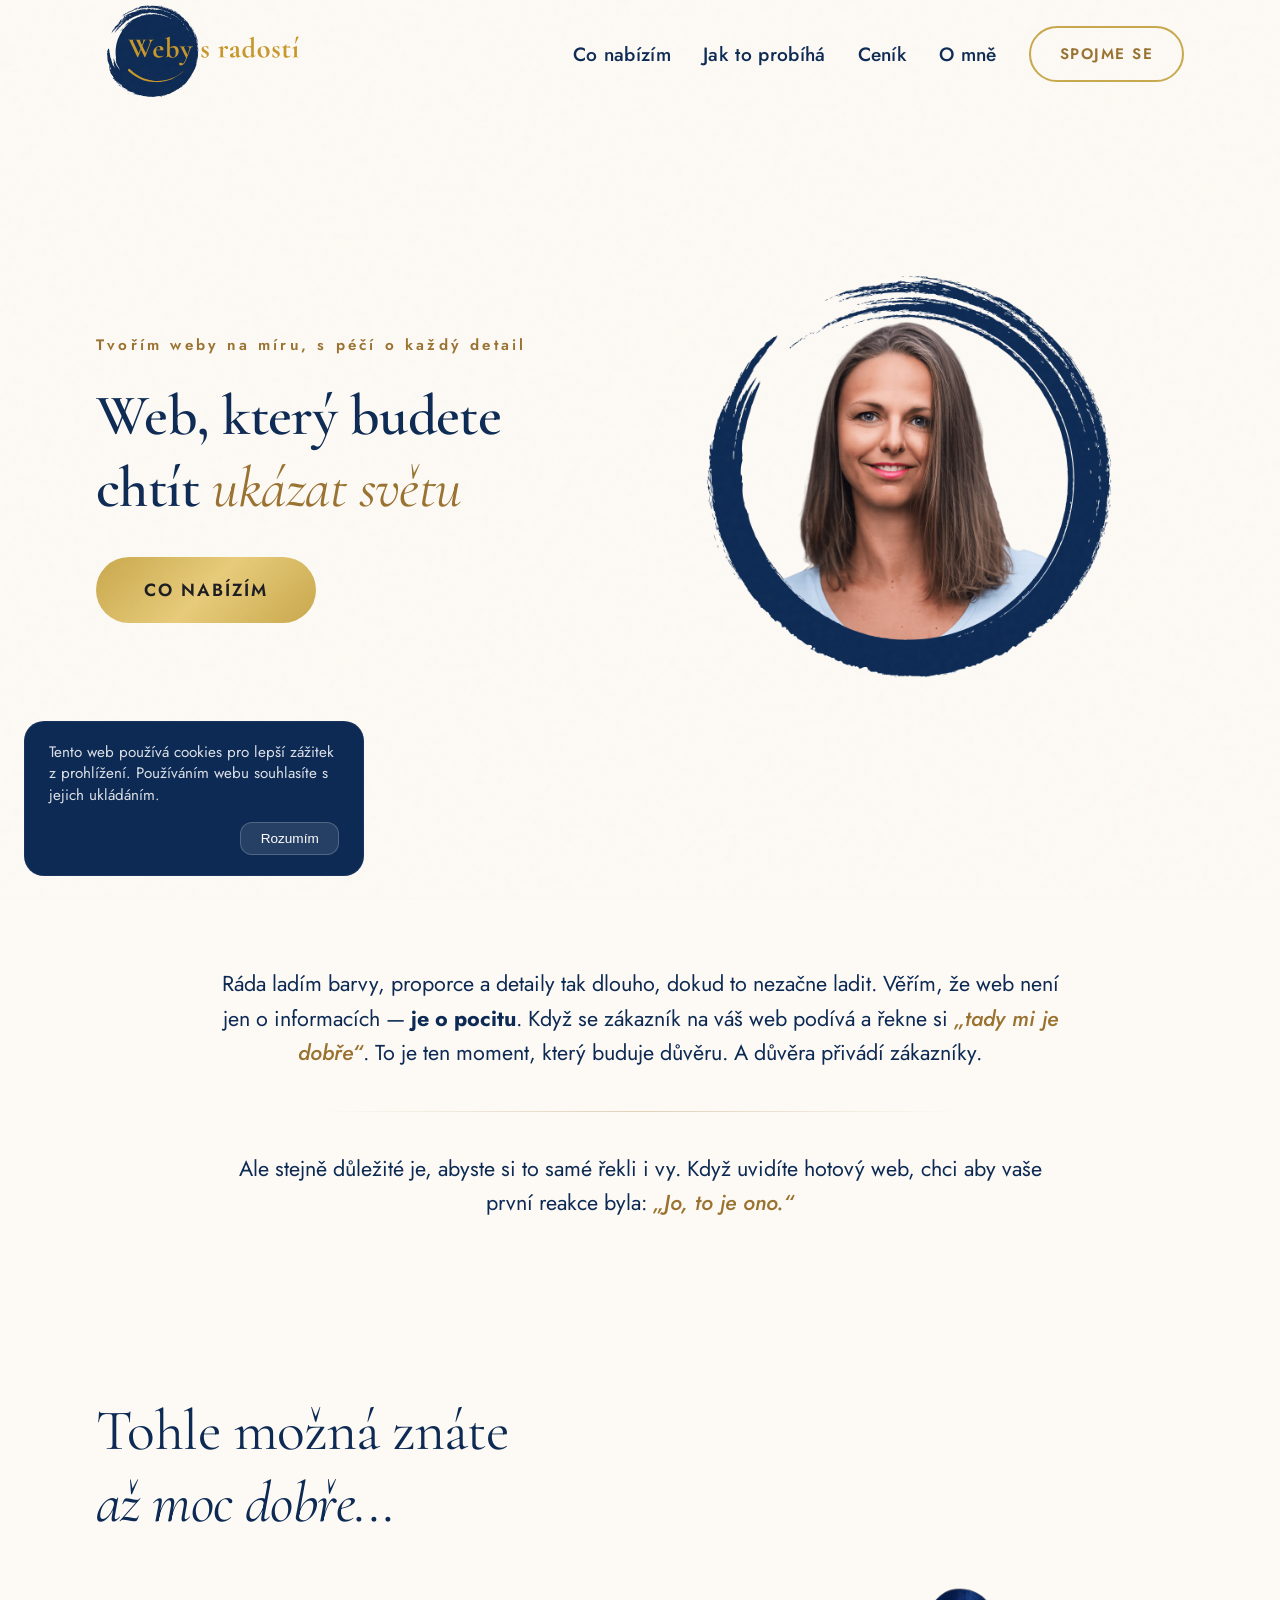
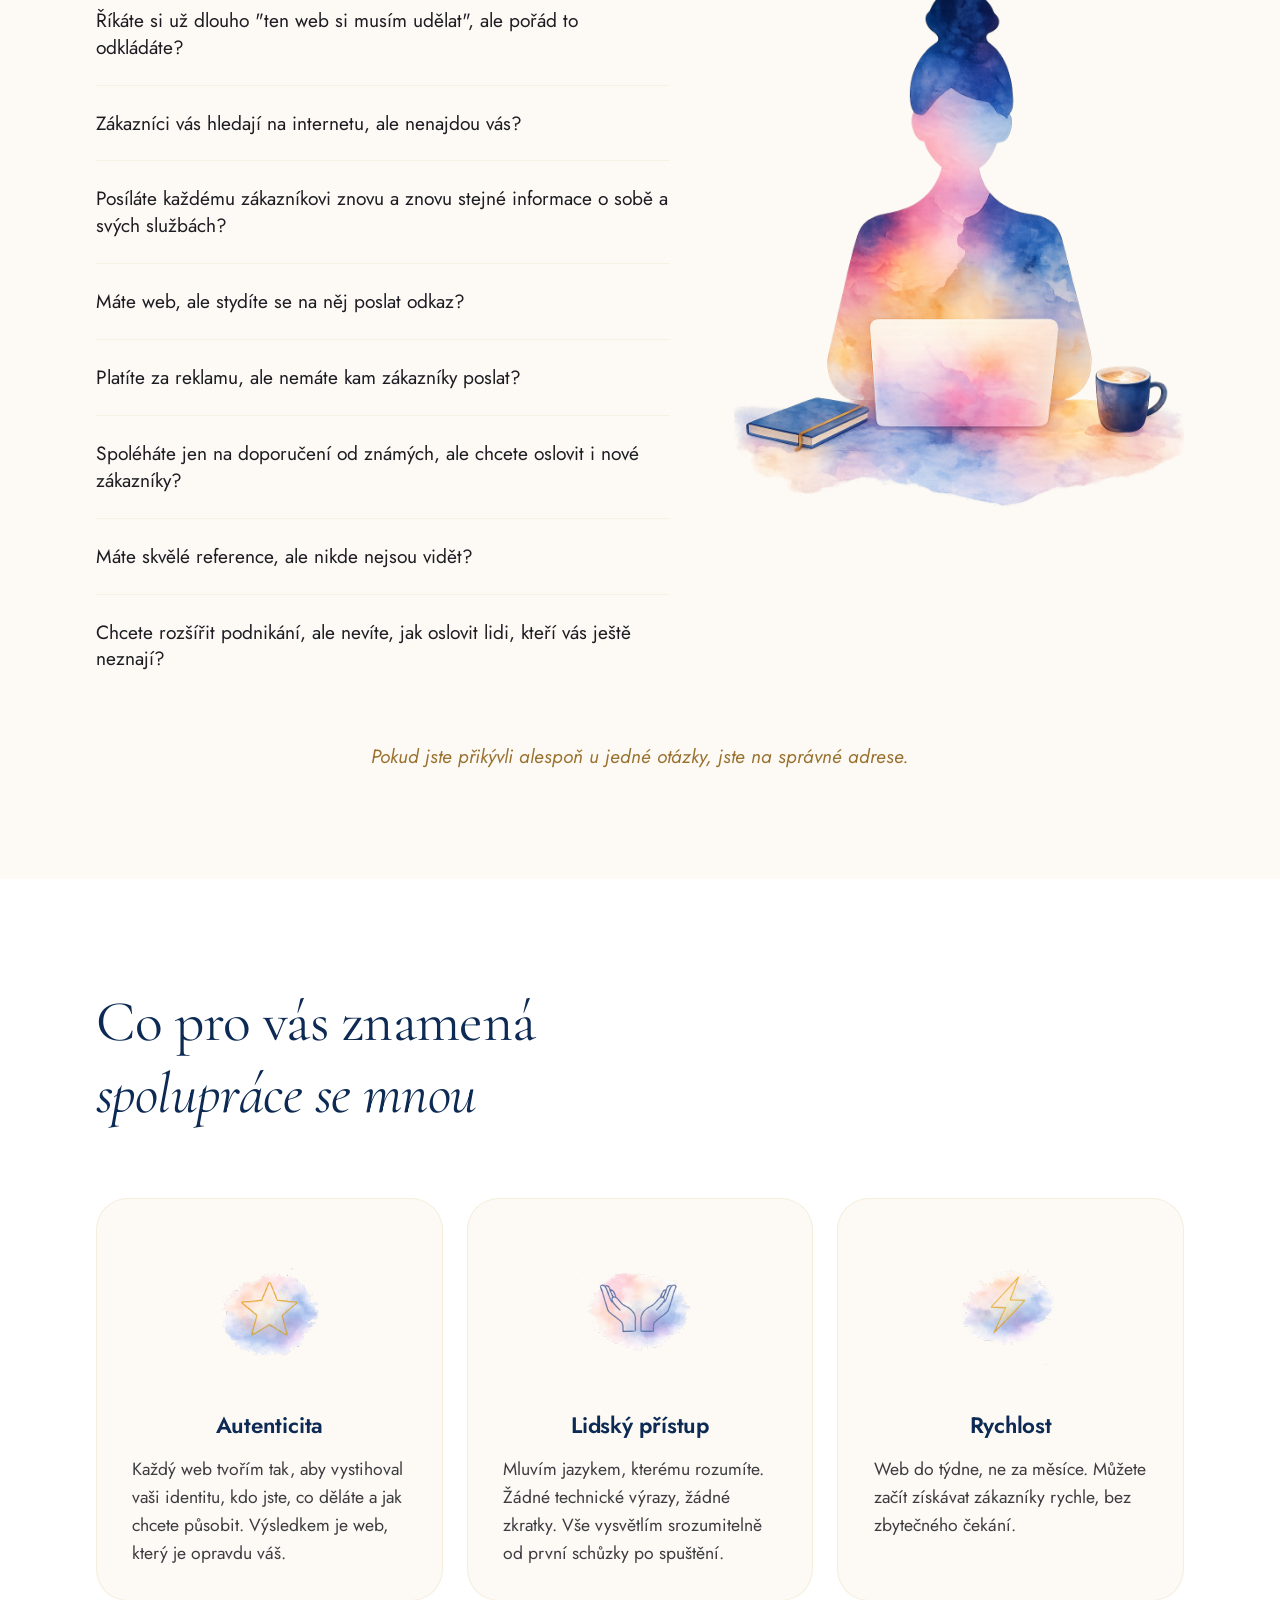
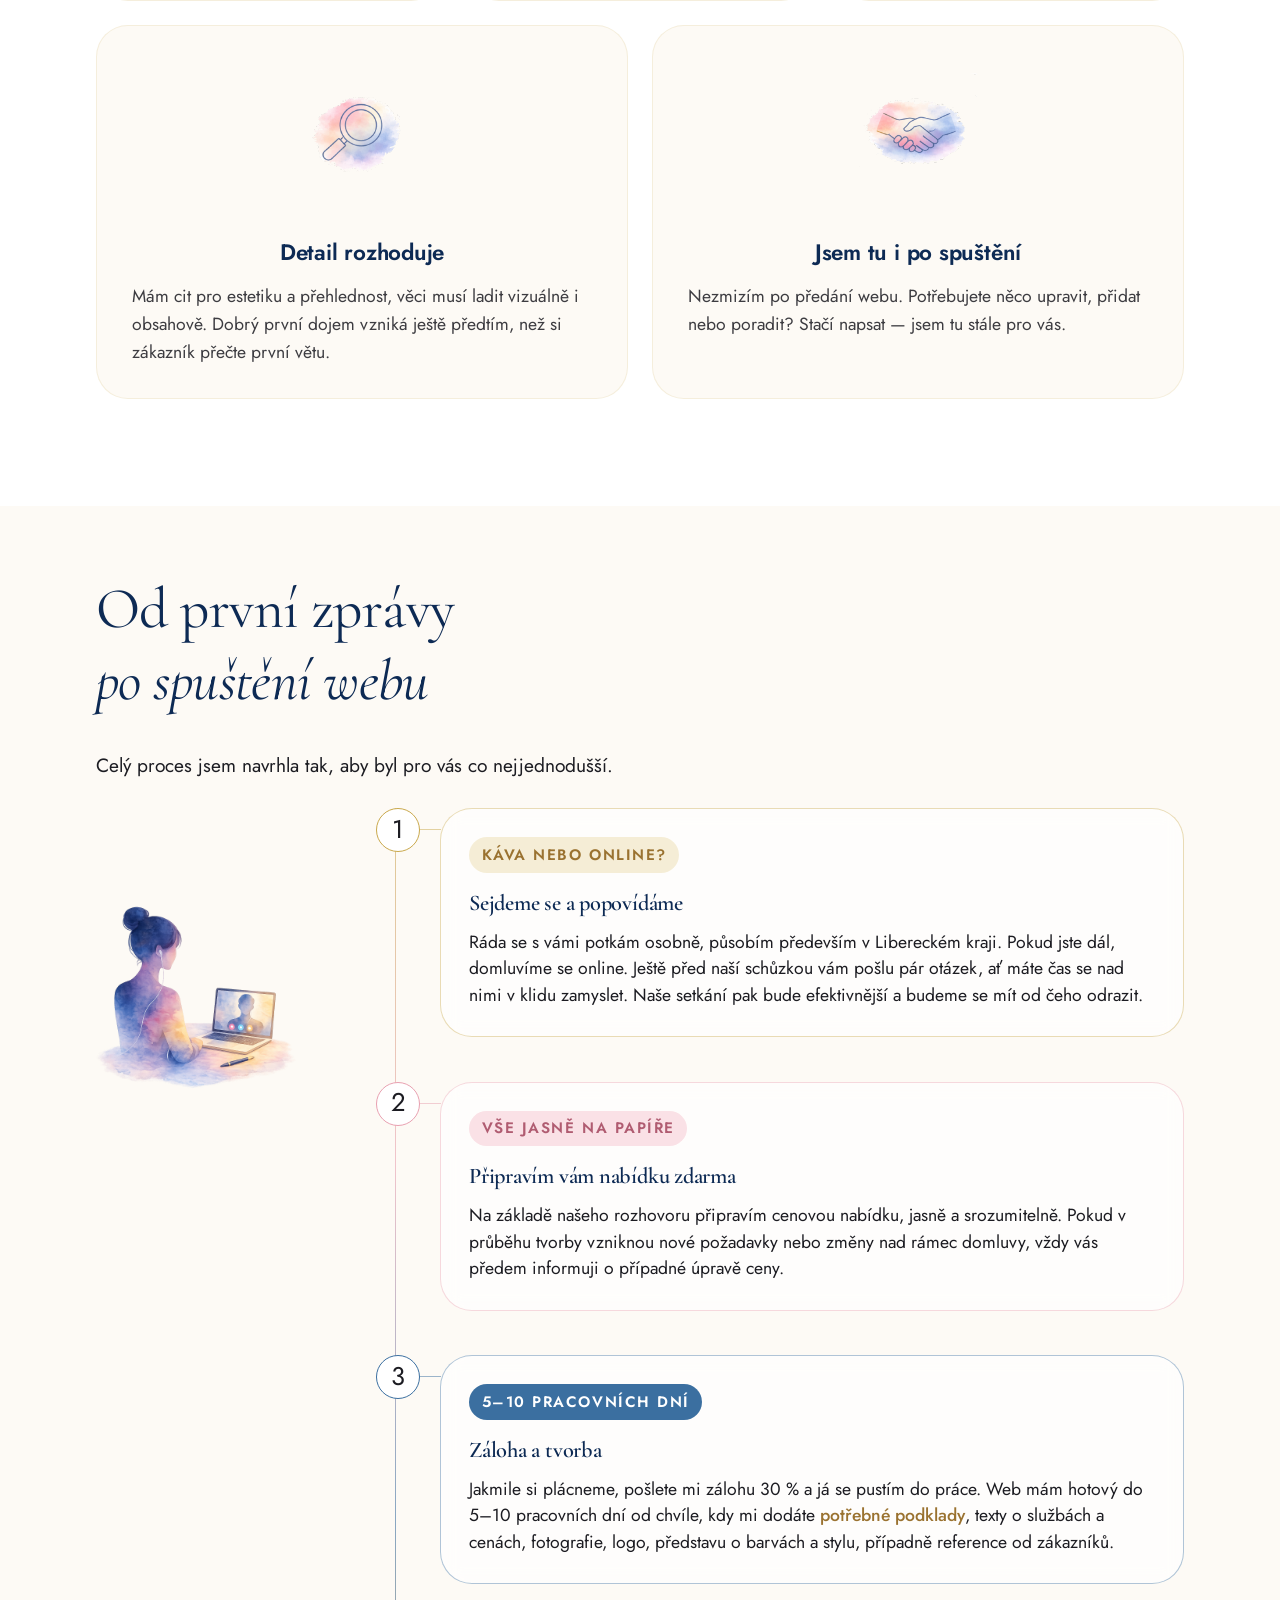
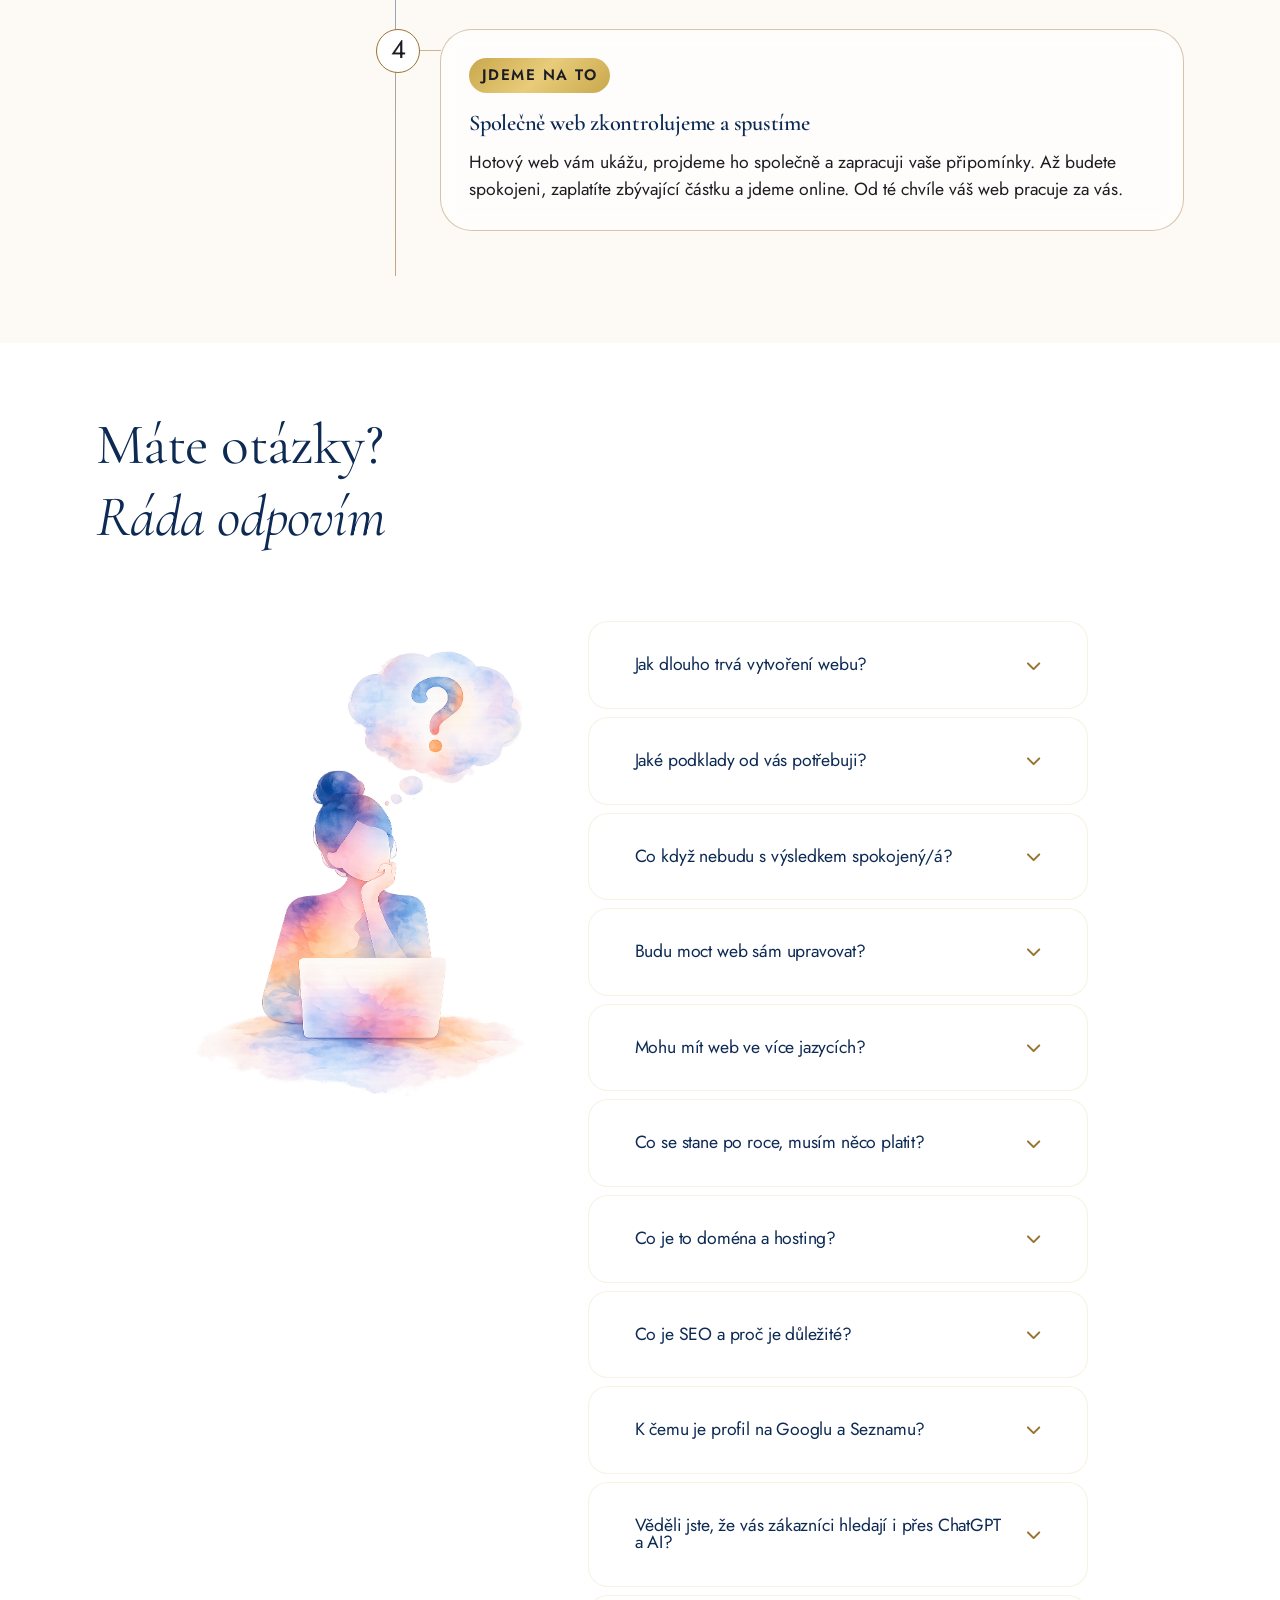
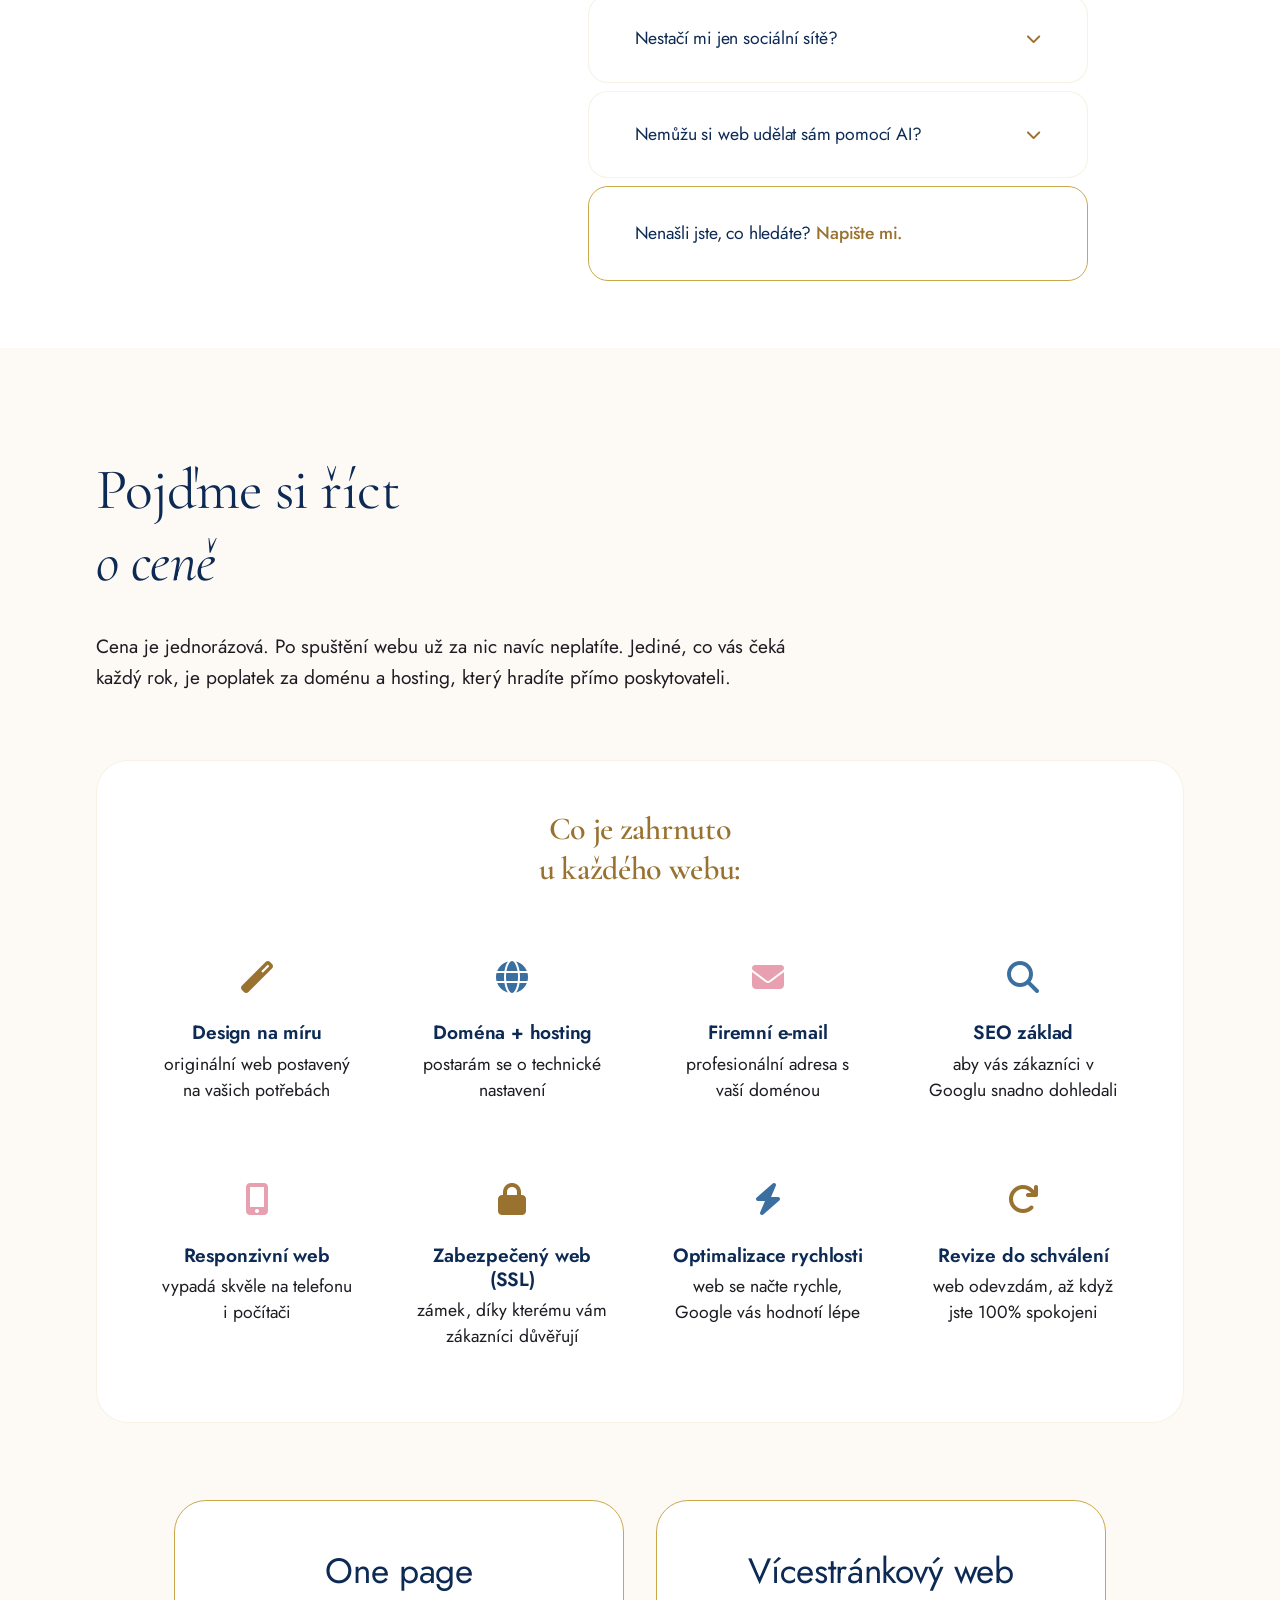
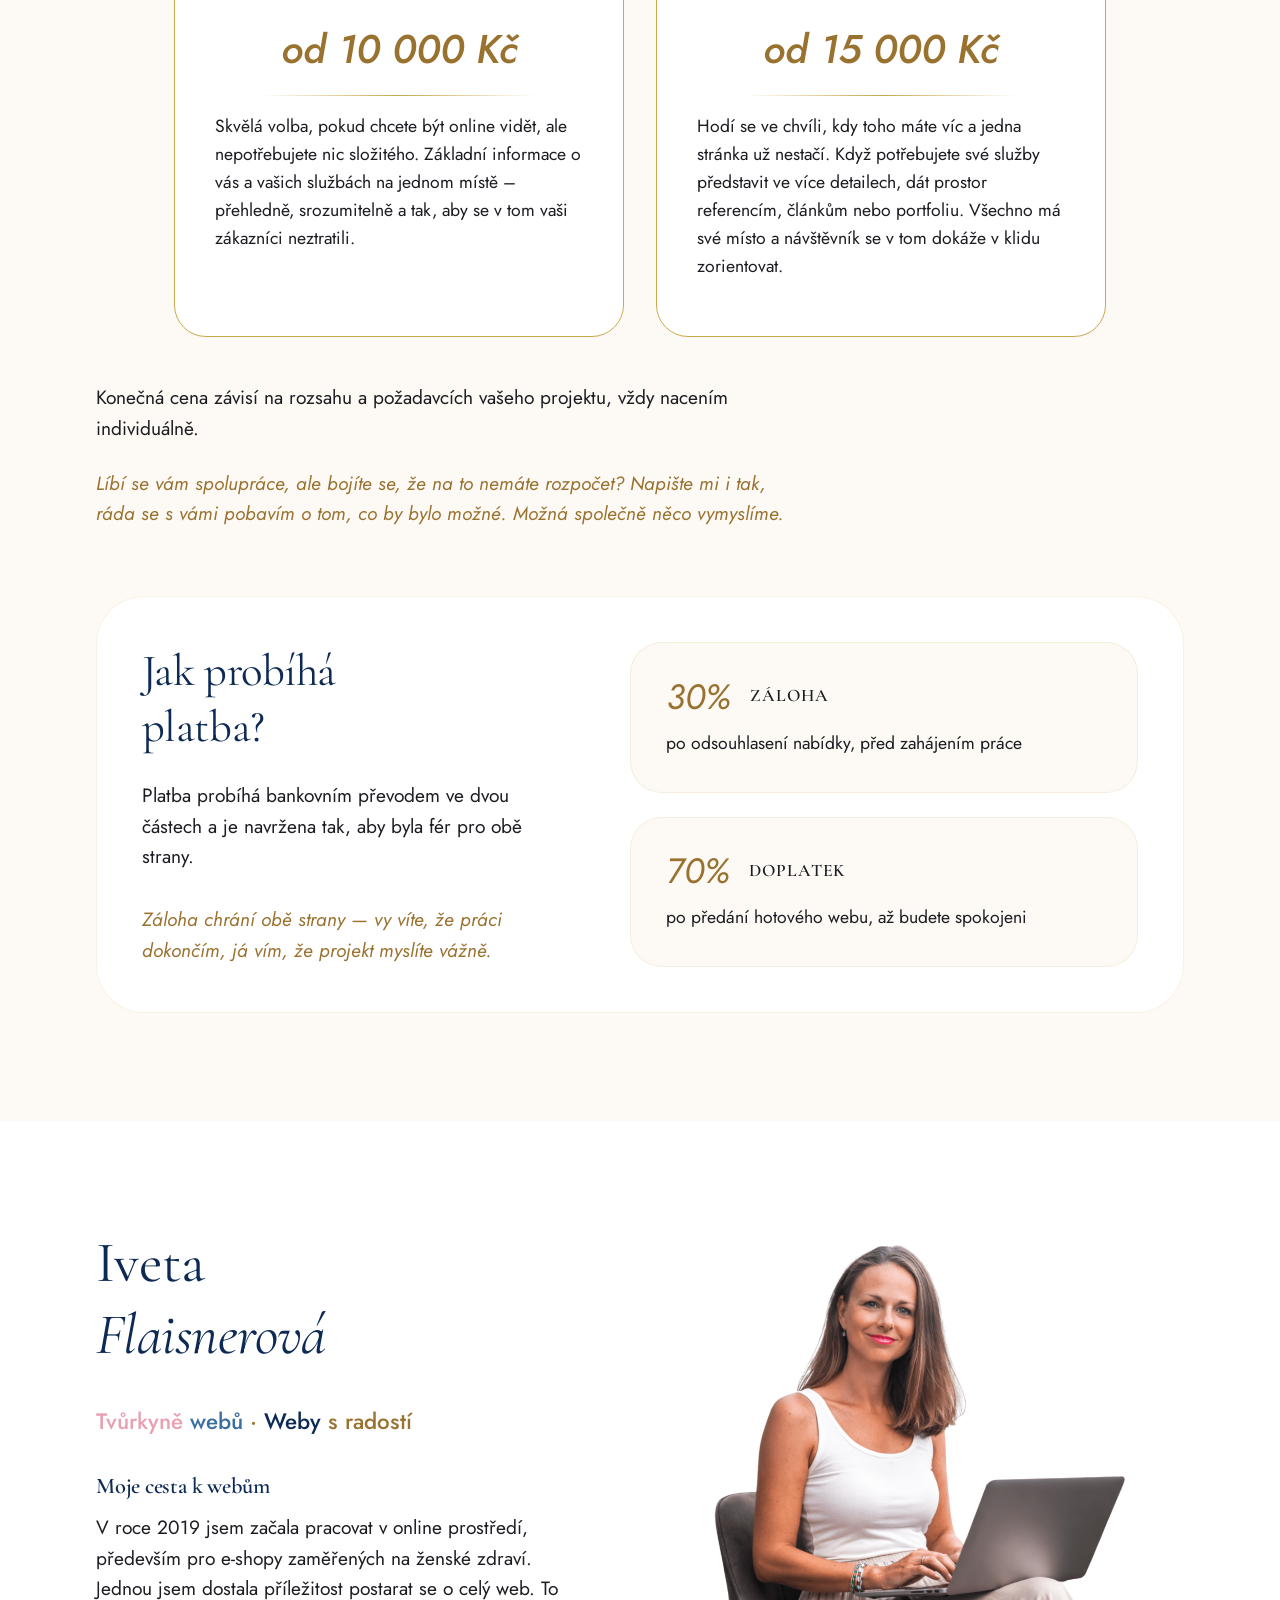
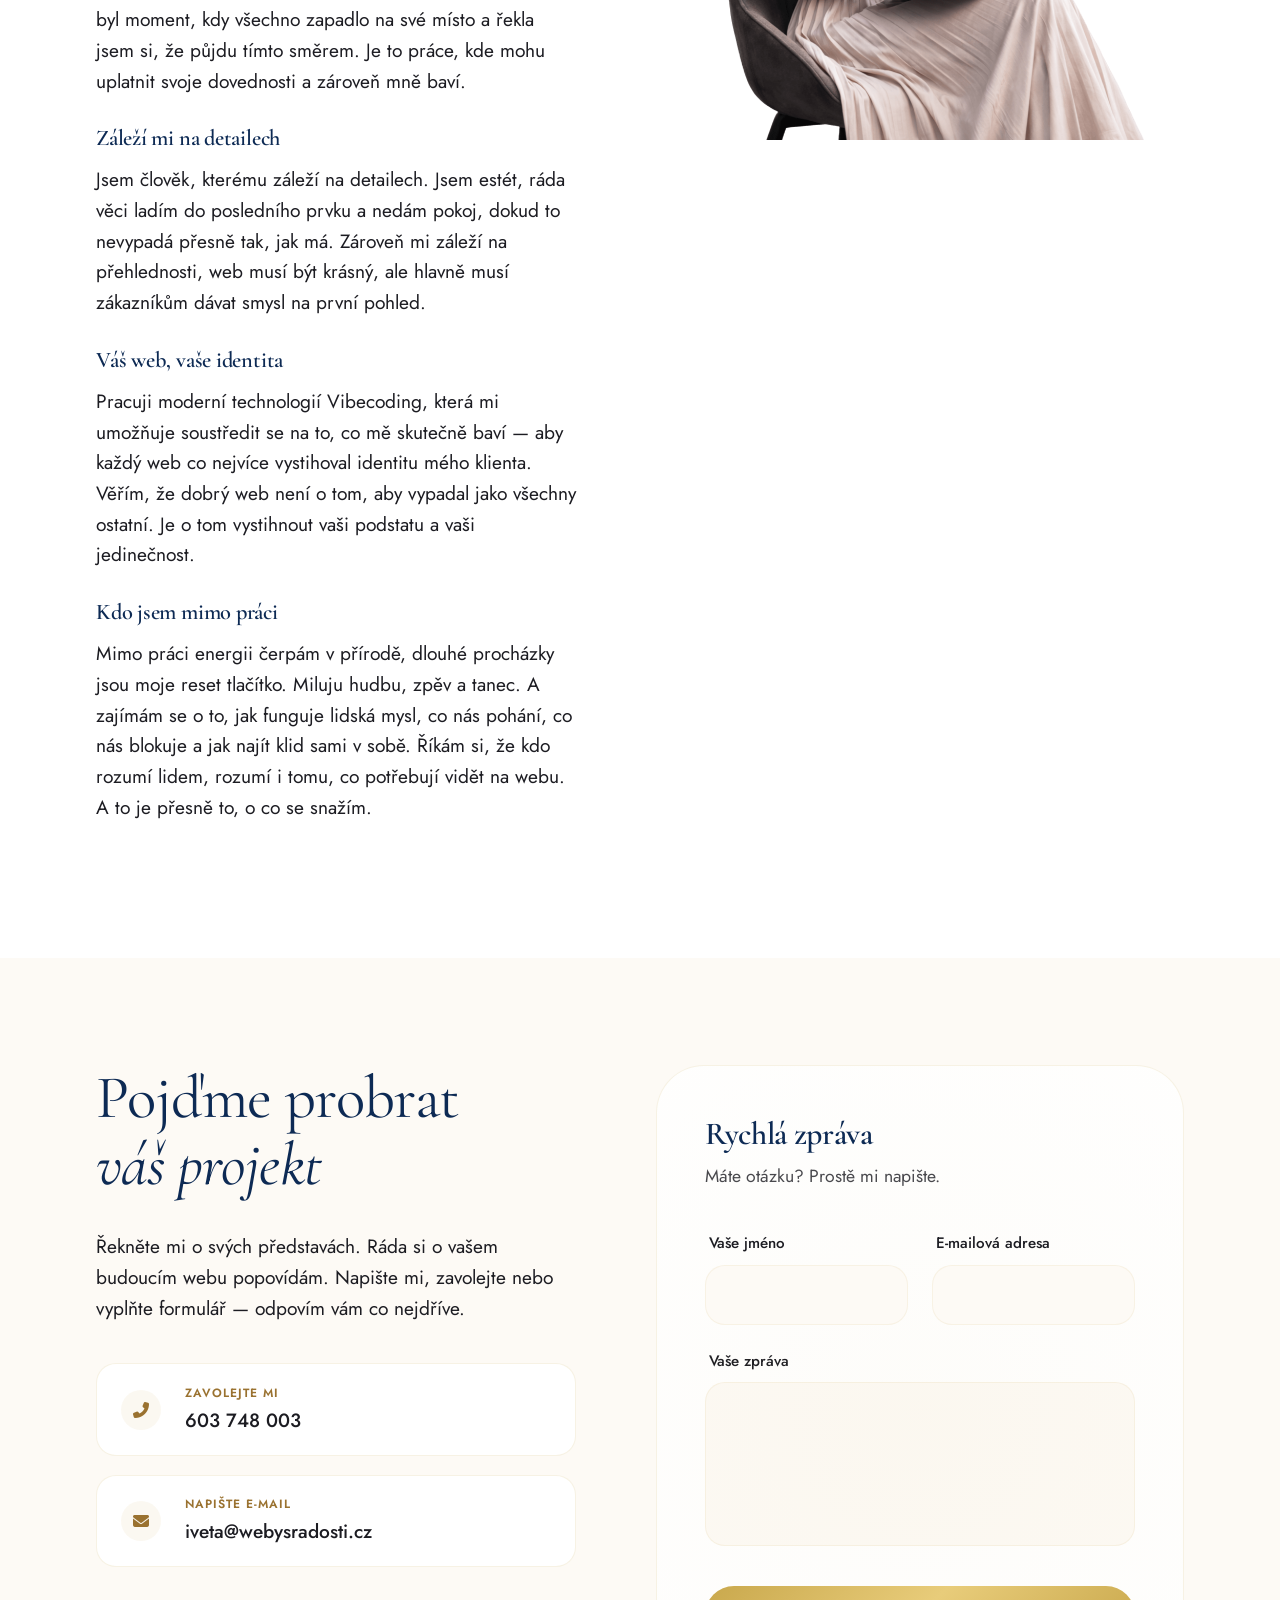
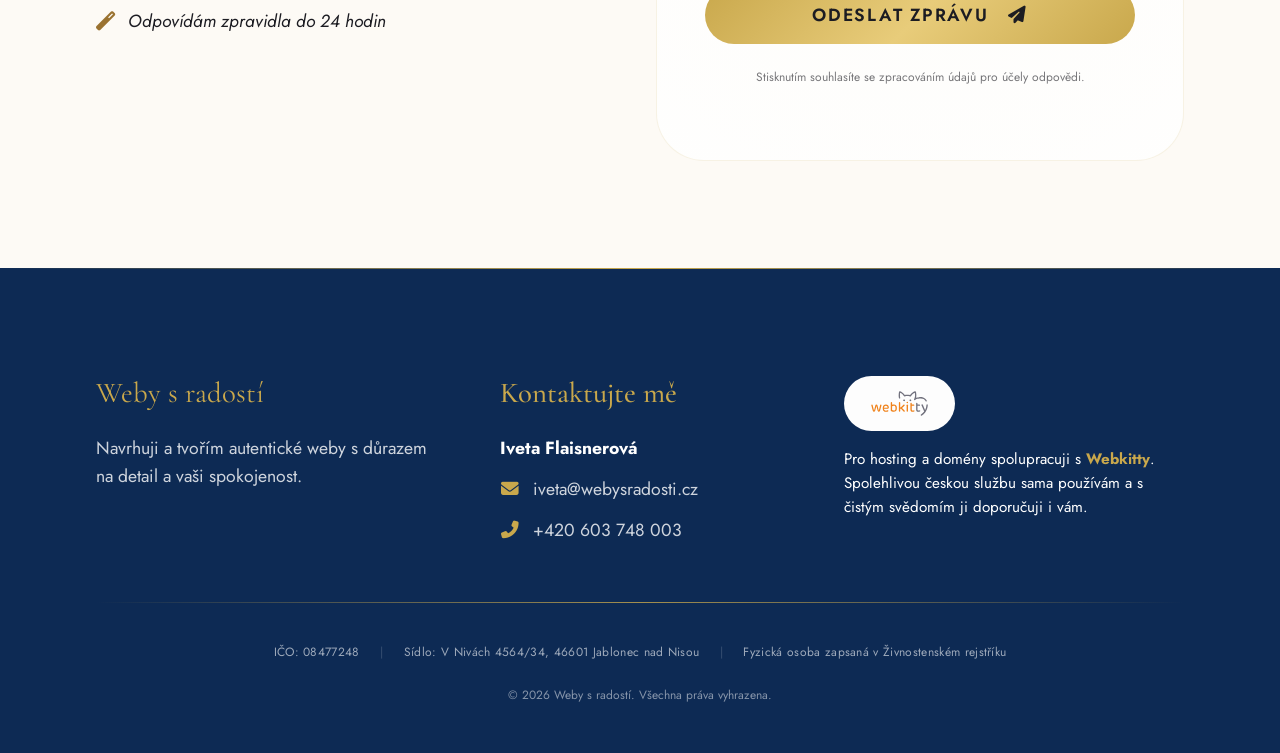
==== commit 807b3300: "verze 4" ====
--- a/index.html
+++ b/index.html
@@ -99,7 +99,7 @@
         <section class="hero bg-cream" id="hero">
             <div class="container hero-inner">
                 <div class="hero-content reveal">
-                    <p class="hero-subtitle"><span class="mobile-block">tvořím weby na míru,</span> <span class="mobile-block">s péčí o každý detail</span></p>
+                    <p class="hero-subtitle"><span class="mobile-block">Tvořím weby na míru,</span> <span class="mobile-block">s péčí o každý detail</span></p>
                     <h1 class="main-heading">Web, který budete<br>chtít <span class="italic-gold">ukázat světu</span>
                     </h1>
                     <div class="hero-actions">
--- a/css/style.css
+++ b/css/style.css
@@ -509,7 +509,7 @@
     display: inline;
 }
 
-@media (max-width: 768px) {
+@media (max-width: 1024px) {
     .mobile-block {
         display: block;
     }
@@ -577,7 +577,7 @@
 @media (max-width: 992px) {
     .hero-inner {
         grid-template-columns: 1fr;
-        text-align: center;
+        text-align: left;
         gap: 3rem;
     }
     
@@ -585,17 +585,17 @@
         order: 2;
         display: flex;
         flex-direction: column;
-        align-items: center;
+        align-items: flex-start;
     }
     
     .hero-image-wrapper {
         order: 1;
         max-width: 450px;
-        margin: 0 auto;
+        margin: 0;
     }
     
     .hero-actions {
-        justify-content: center;
+        justify-content: flex-start;
     }
 }
 
@@ -2058,24 +2058,38 @@
     }
 }
 
+.omne-image-mobile {
+    display: none;
+}
+
+@media (max-width: 1024px) {
+    .omne-overlap-layout { 
+        display: flex;
+        flex-direction: column;
+        grid-template-columns: 1fr; 
+    }
+    .omne-text { 
+        padding-right: 0; 
+        order: 1; 
+        text-align: left; /* Back to left-aligned as requested */
+    }
+    .omne-image { 
+        display: none !important; 
+    }
+    .omne-image-mobile {
+        display: block !important;
+        max-width: 450px; /* Slightly larger on mobile if suitable */
+        margin: 1.5rem 0 2.5rem; /* Left aligned with common margin-bottom */
+    }
+    .about-story { 
+        text-align: left; 
+    }
+}
+
 @media (max-width: 768px) {
-    .omne-overlap-layout { grid-template-columns: 1fr; }
-    .omne-text { padding-right: 0; order: 1; text-align: center; }
-    .omne-image { display: none; }
-    .omne-image-mobile {
-        display: block;
-        max-width: 300px;
-        margin: 0 auto 2.5rem;
-    }
-    .about-story { text-align: left; }
-    
     .faq-questions .glass-card {
         padding: 1.5rem 1.2rem;
     }
-}
-
-.omne-image-mobile {
-    display: none;
 }
 
 /* IMAGE COMPONENT */
@@ -2226,12 +2240,16 @@
     gap: 1rem;
 }
 
-@media (max-width: 768px) {
+@media (max-width: 1100px) {
     .footer-webkitty {
-        align-items: center;
+        align-items: flex-start !important;
+        text-align: left !important;
+        margin-top: 1rem;
     }
     .webkitty-text {
-        text-align: center;
+        text-align: left !important;
+        max-width: 500px;
+        margin-inline: 0;
     }
 }
 
@@ -2316,22 +2334,22 @@
     
     .footer-grid {
         grid-template-columns: 1fr;
-        gap: 3rem;
-        text-align: center;
+        gap: 2.5rem;
+        text-align: left;
     }
     
     .footer-tagline {
-        margin: 0 auto;
+        margin: 0;
     }
     
     .footer-details p {
-        justify-content: center;
+        justify-content: flex-start;
     }
     
     .footer-legal {
         flex-direction: column;
         gap: 1rem;
-        text-align: center;
+        text-align: left;
     }
 }
 
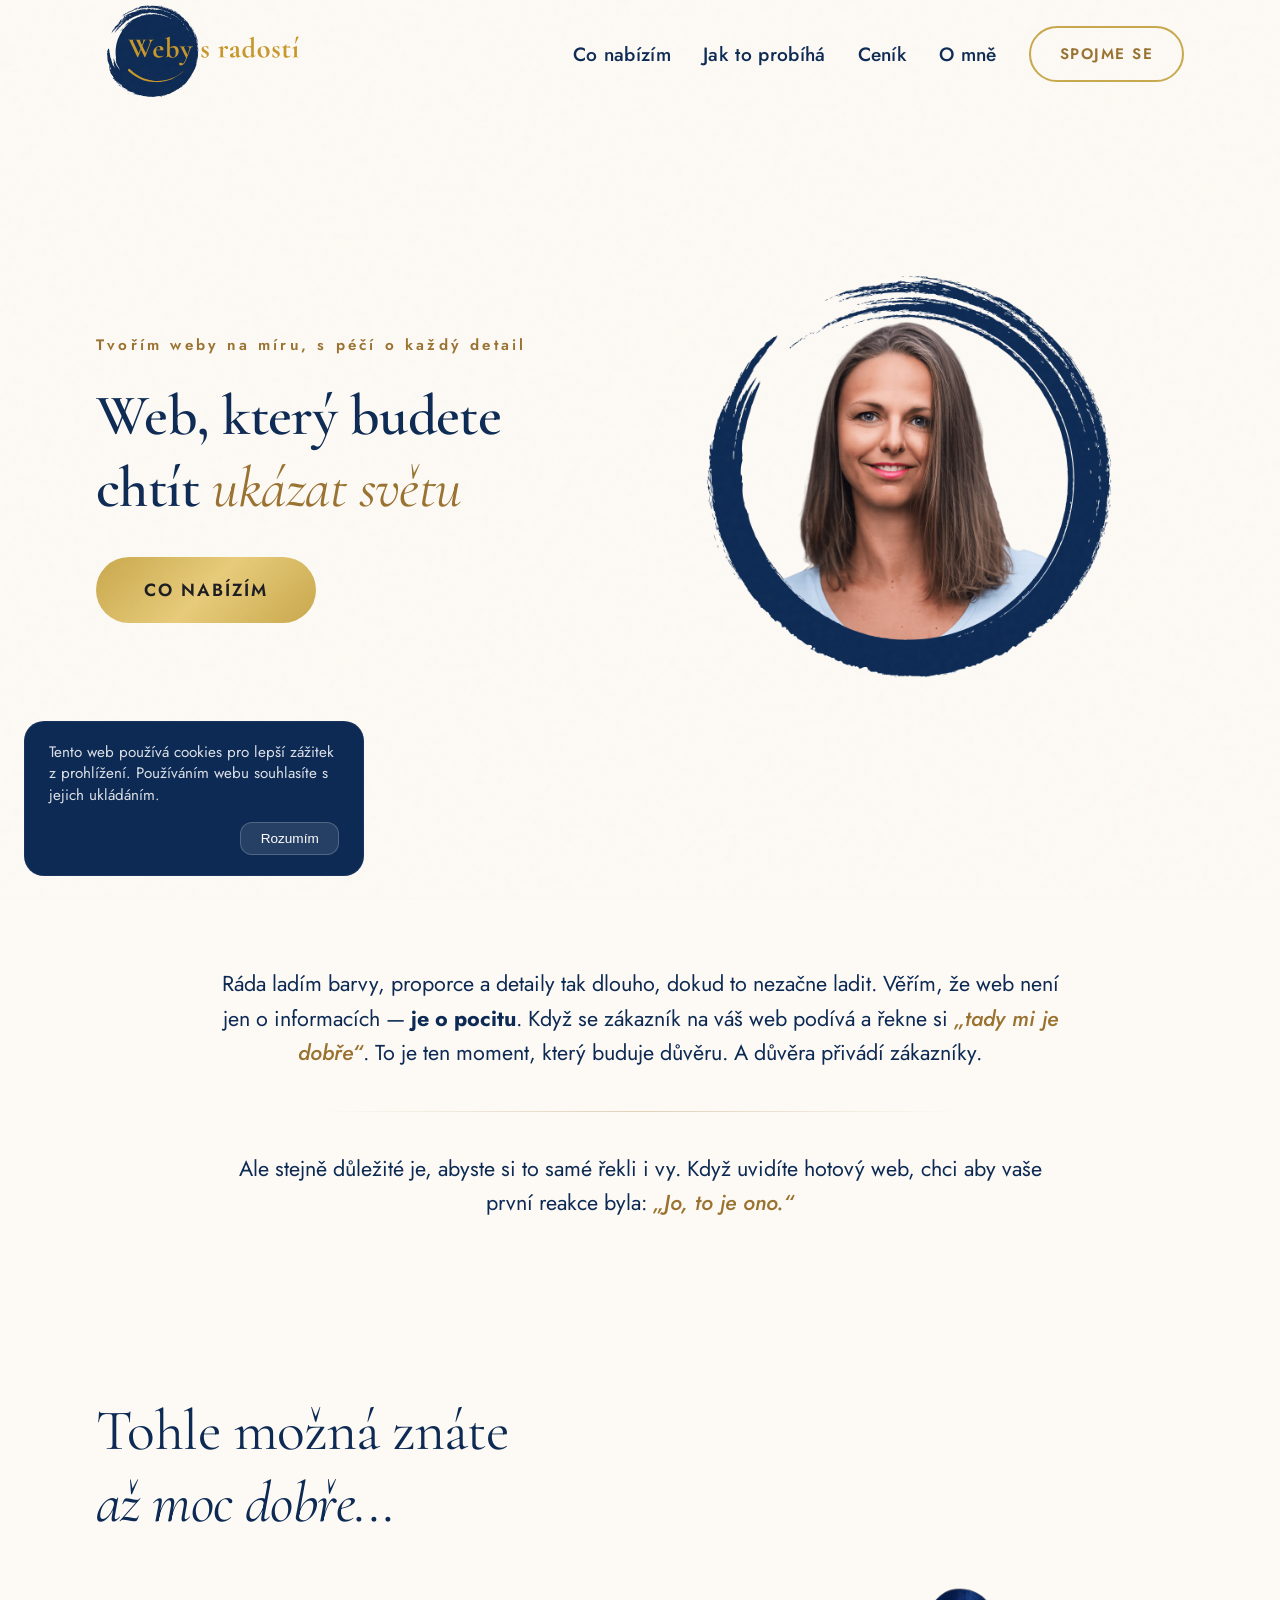
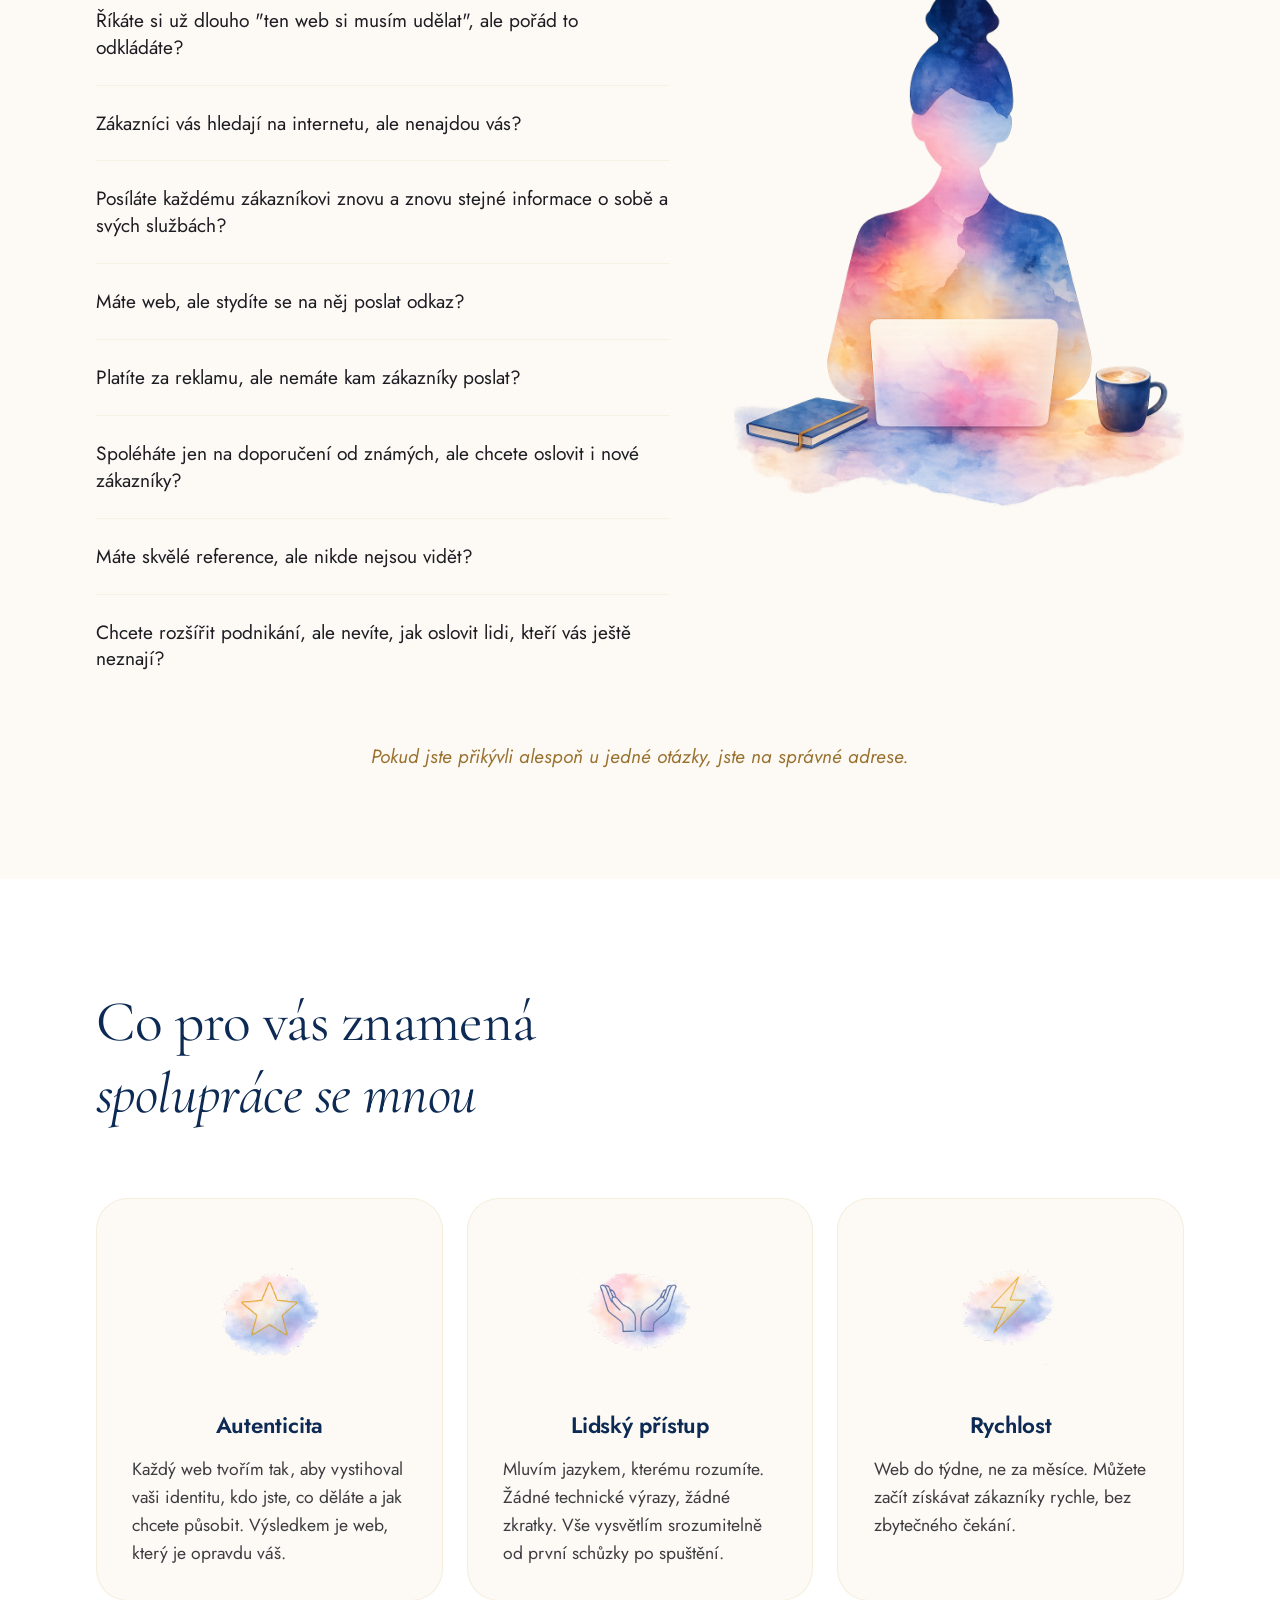
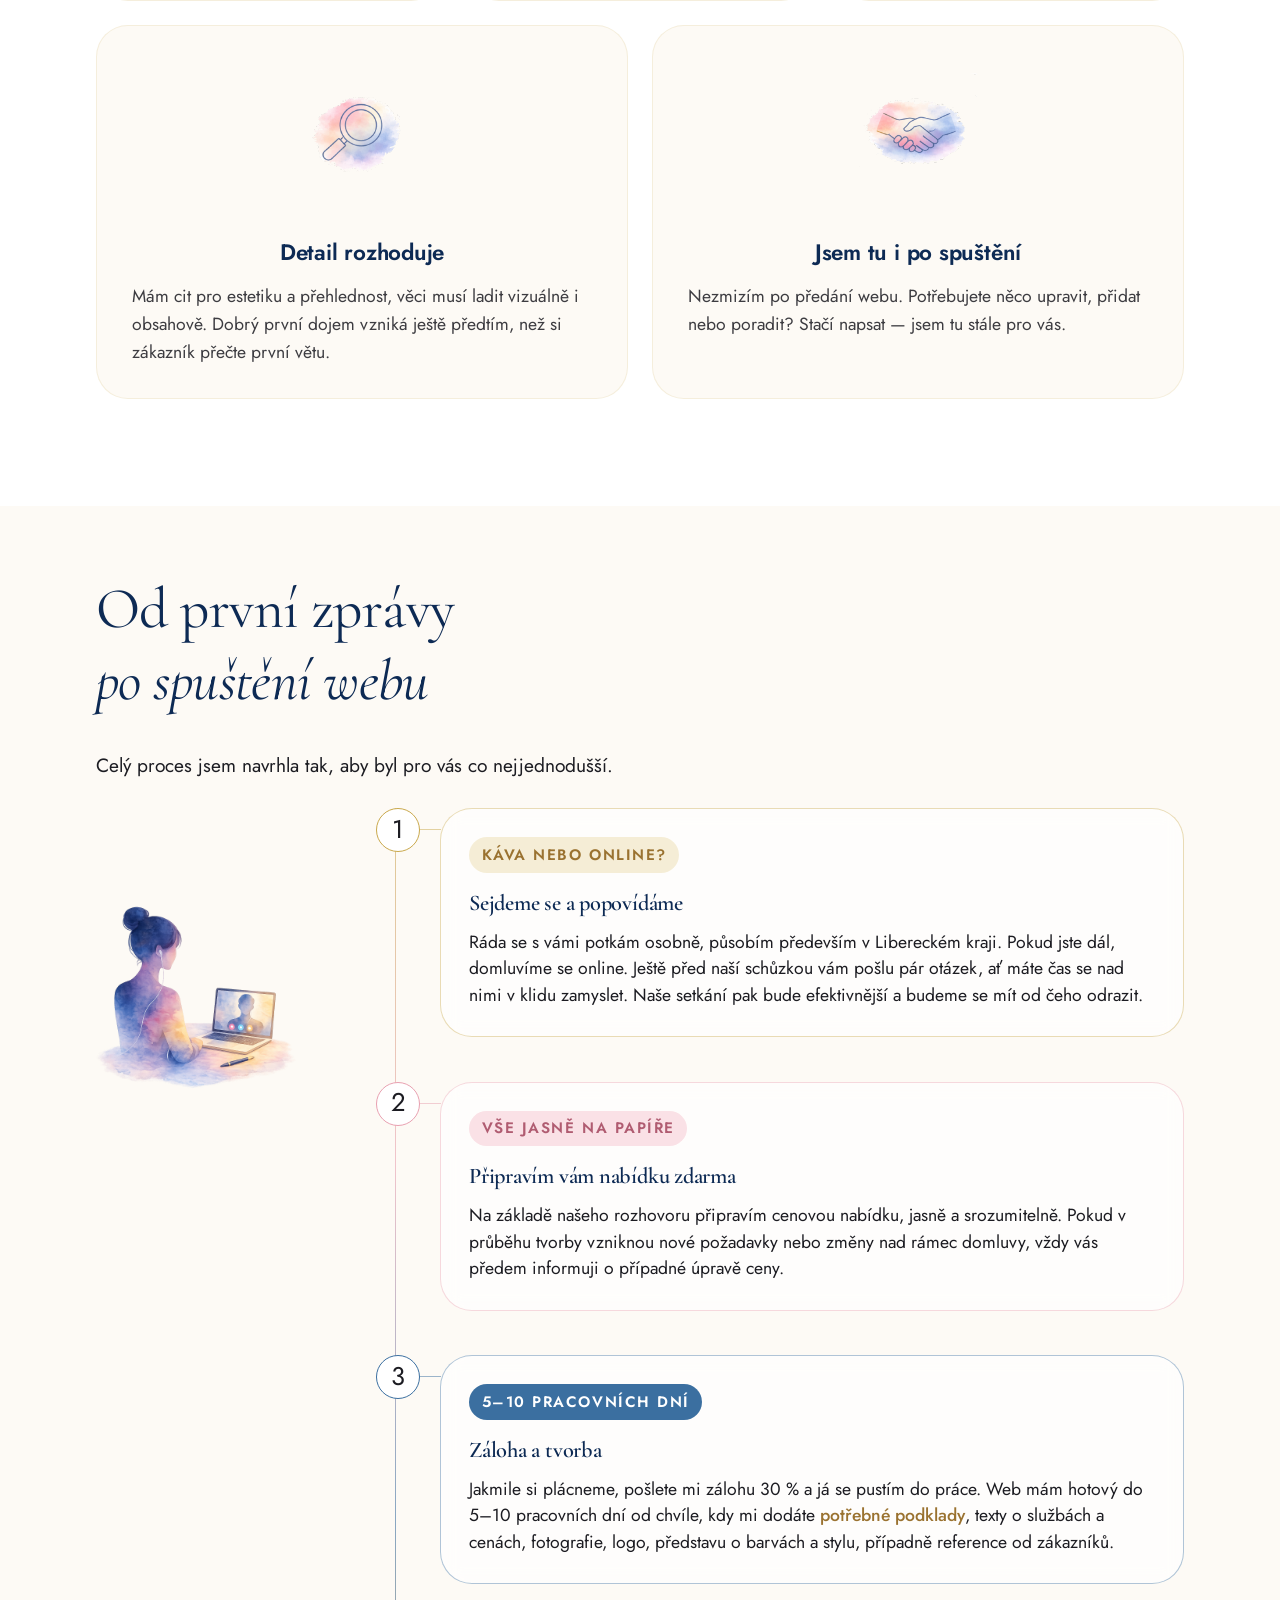
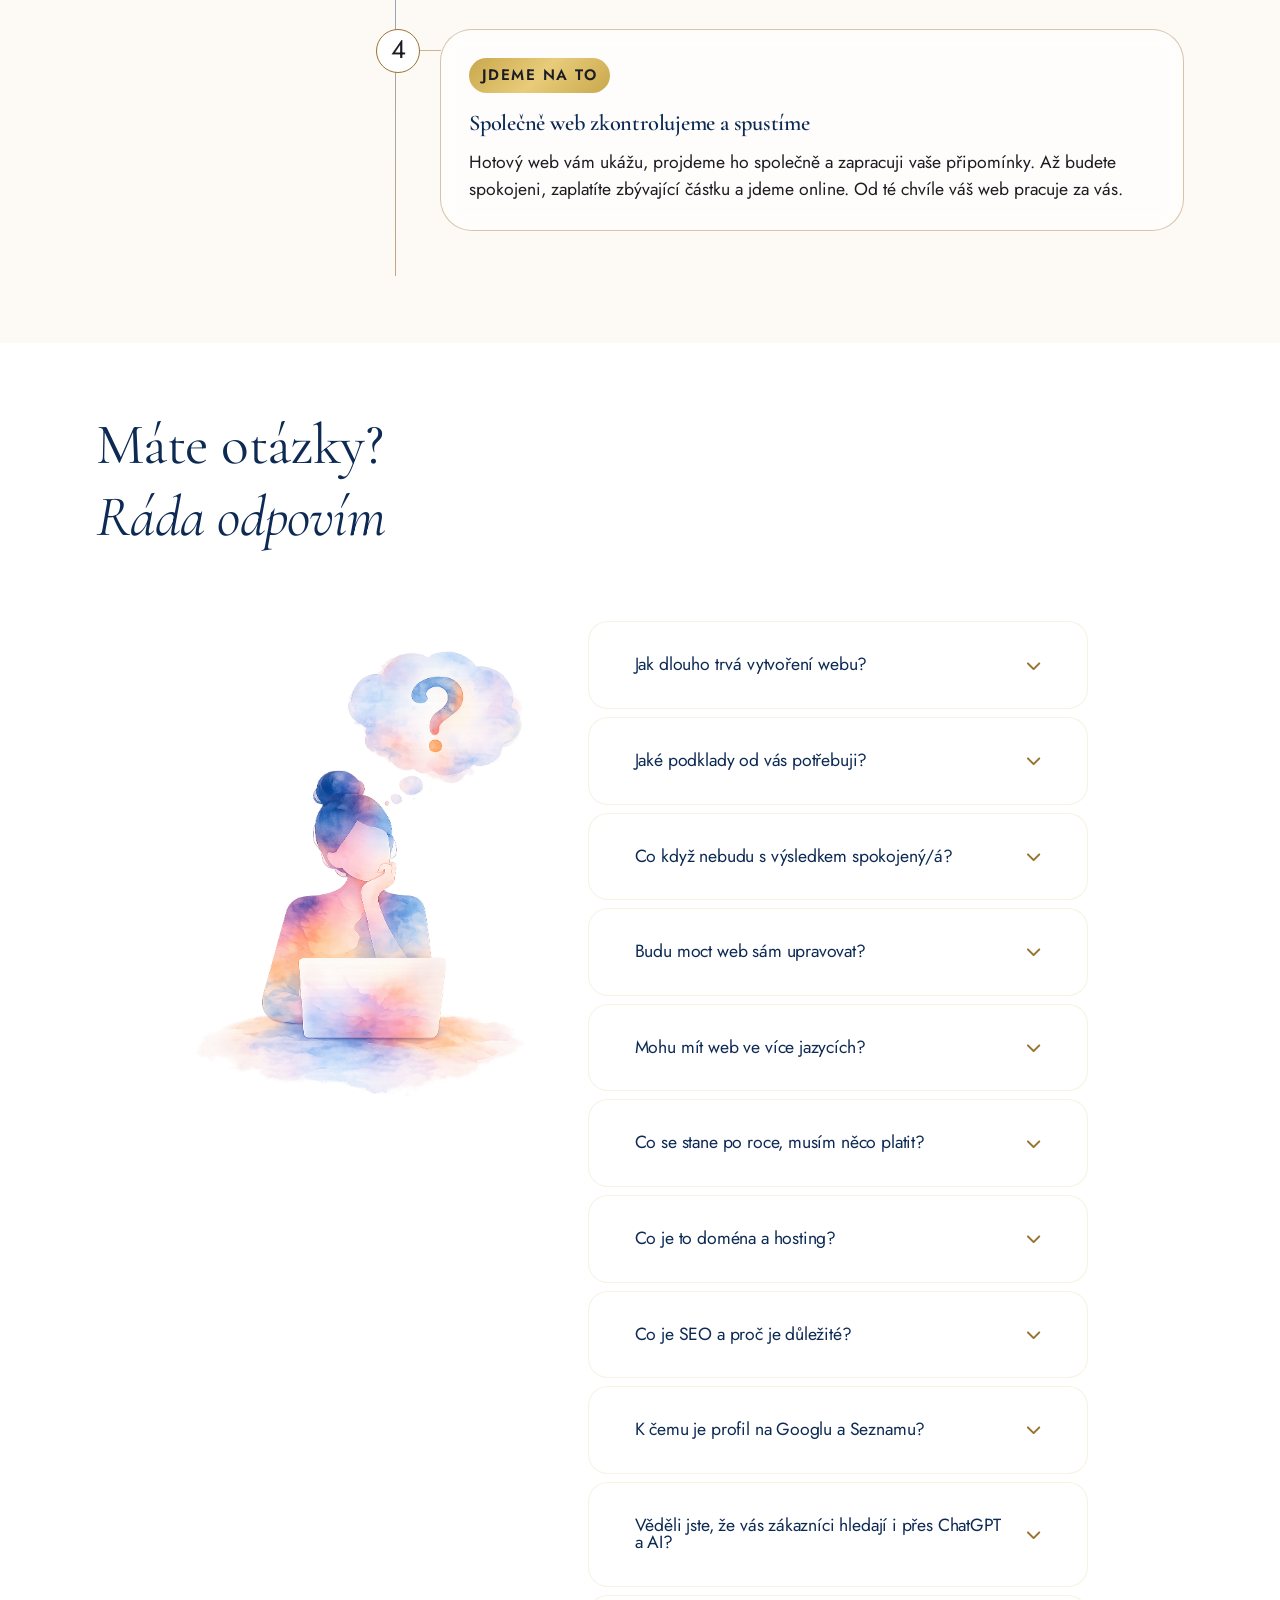
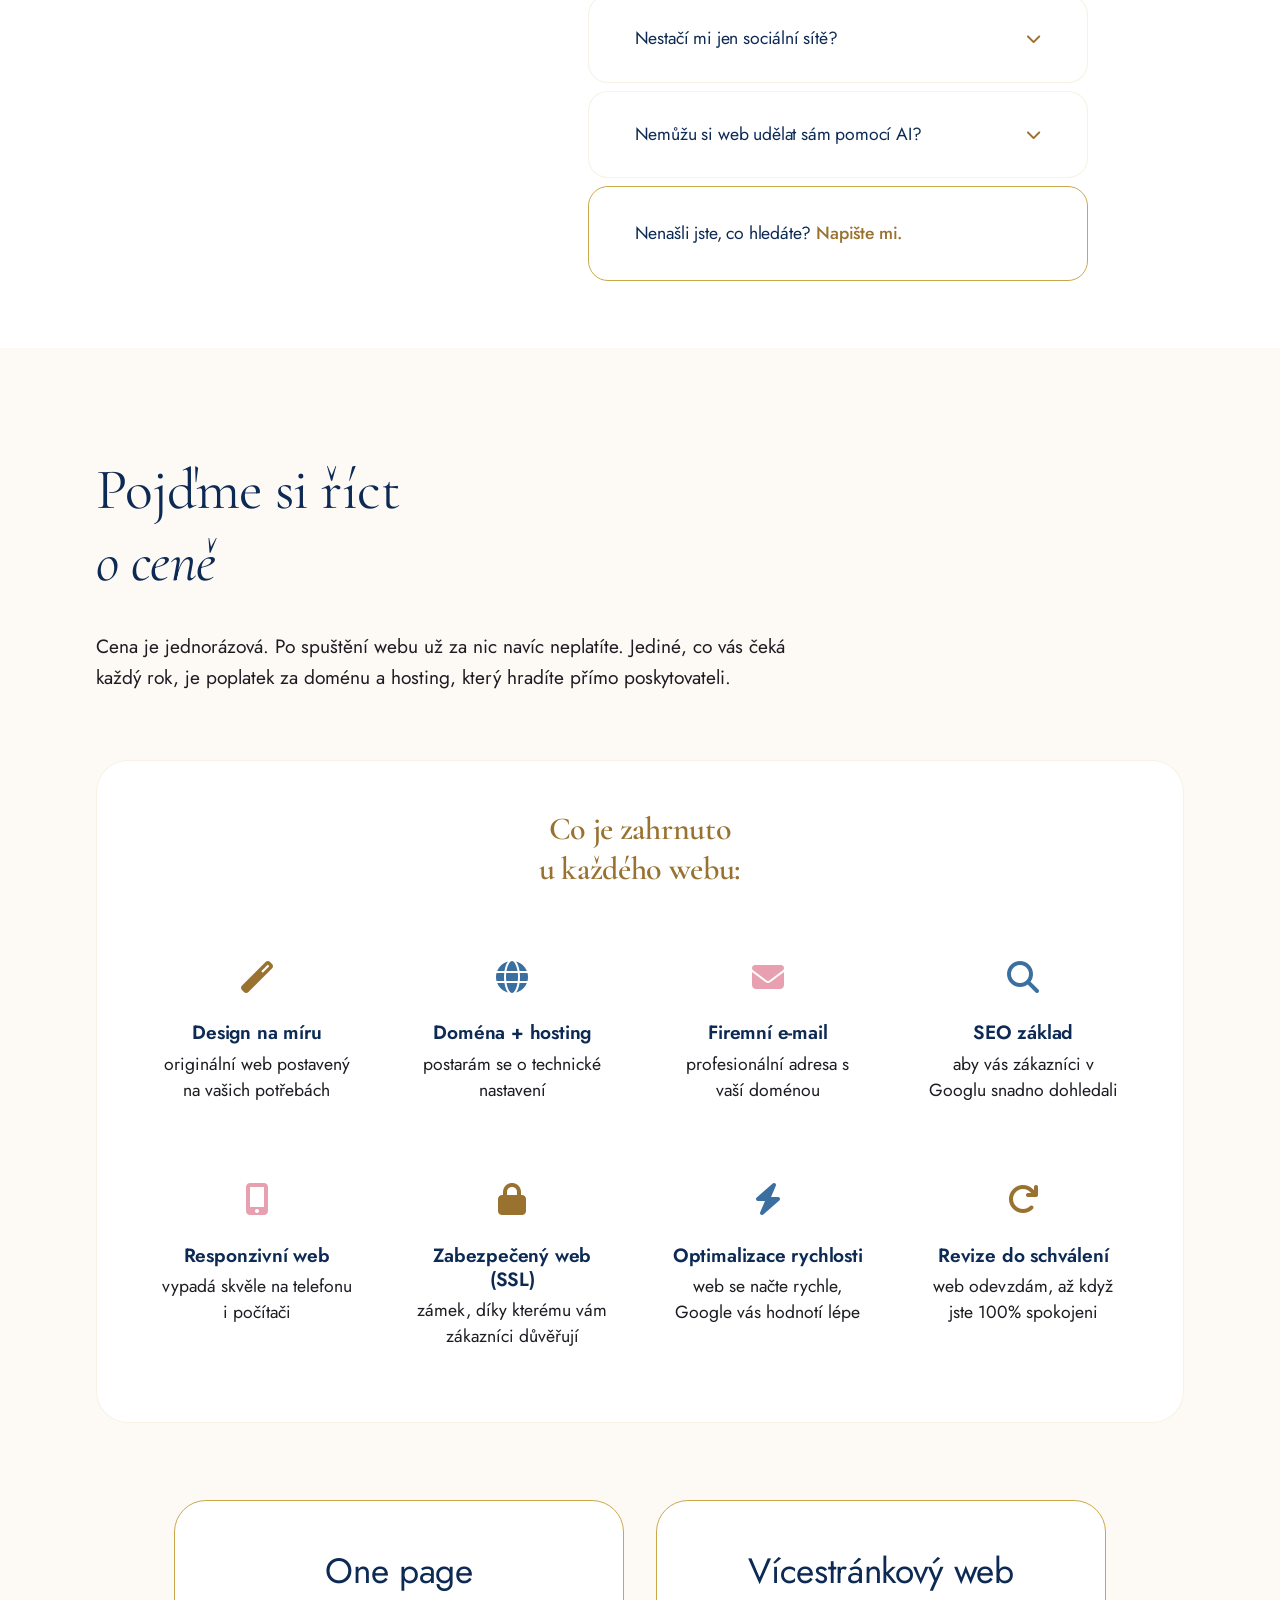
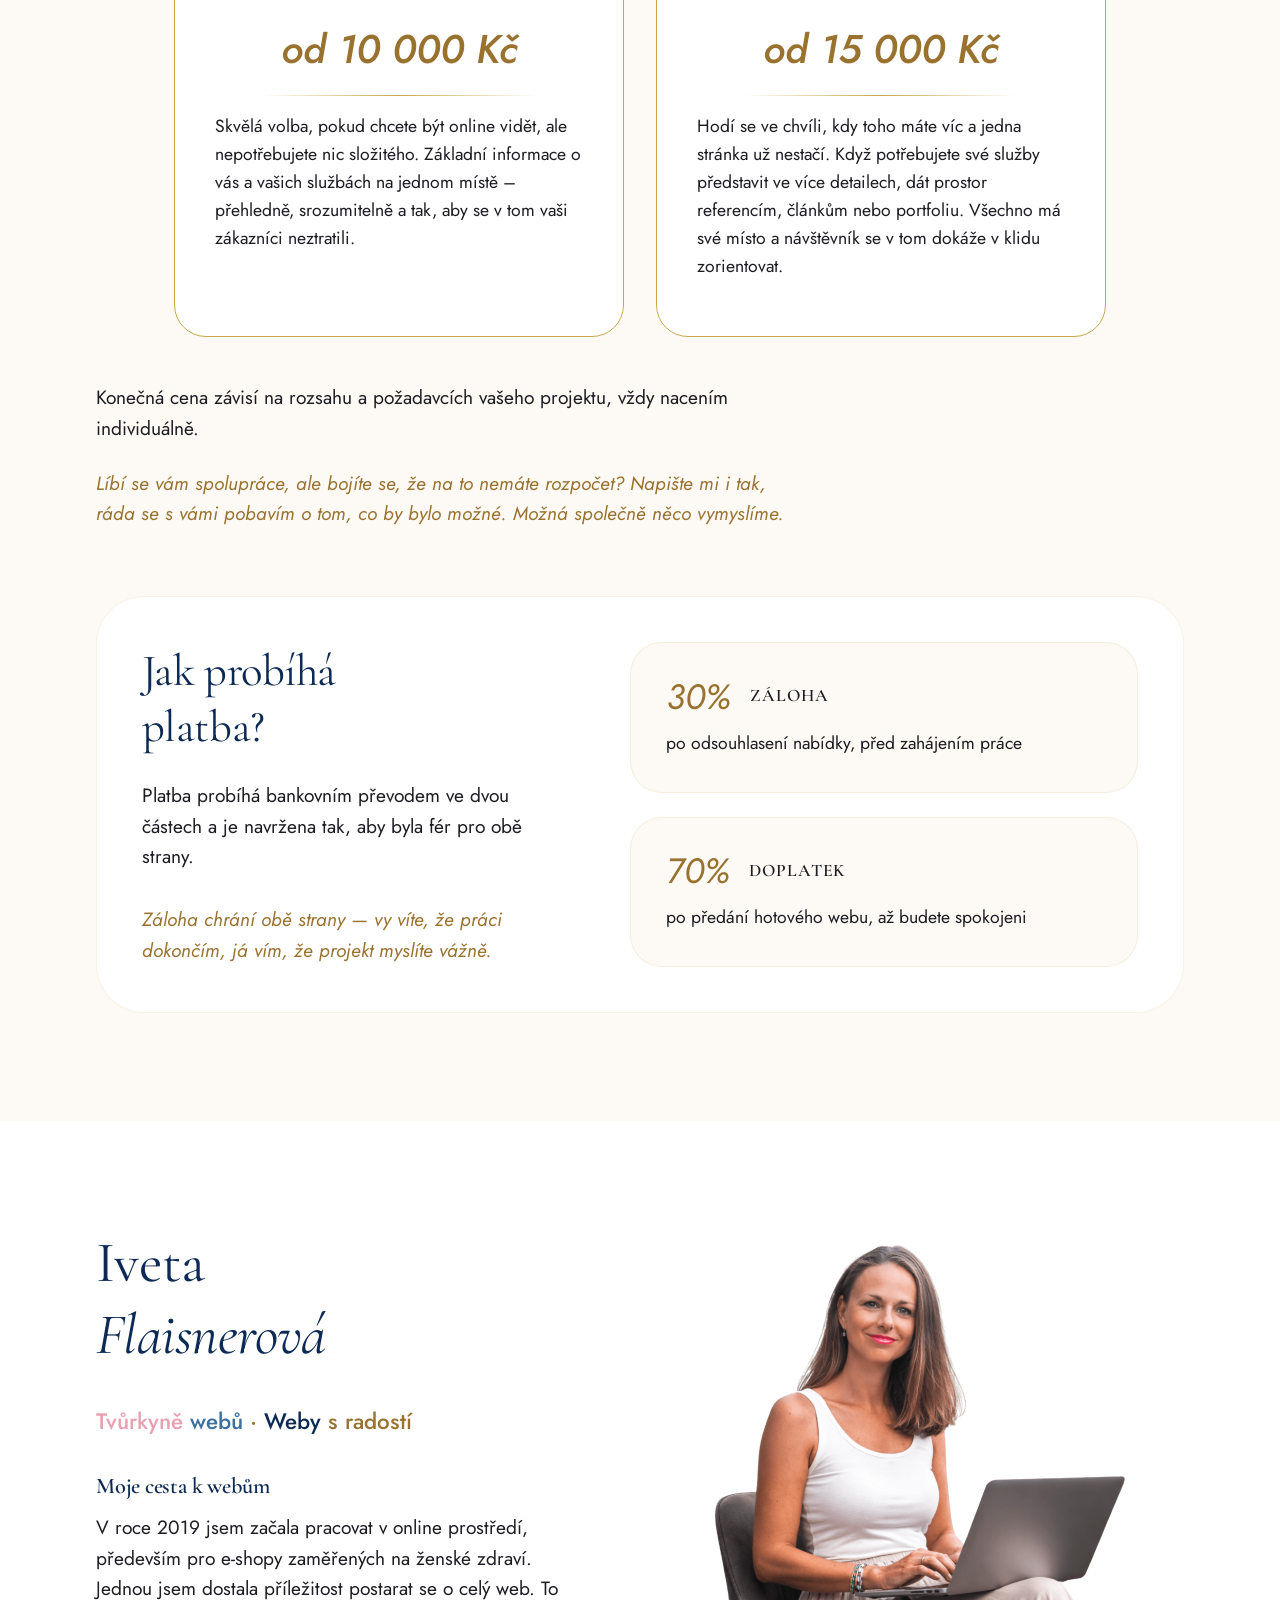
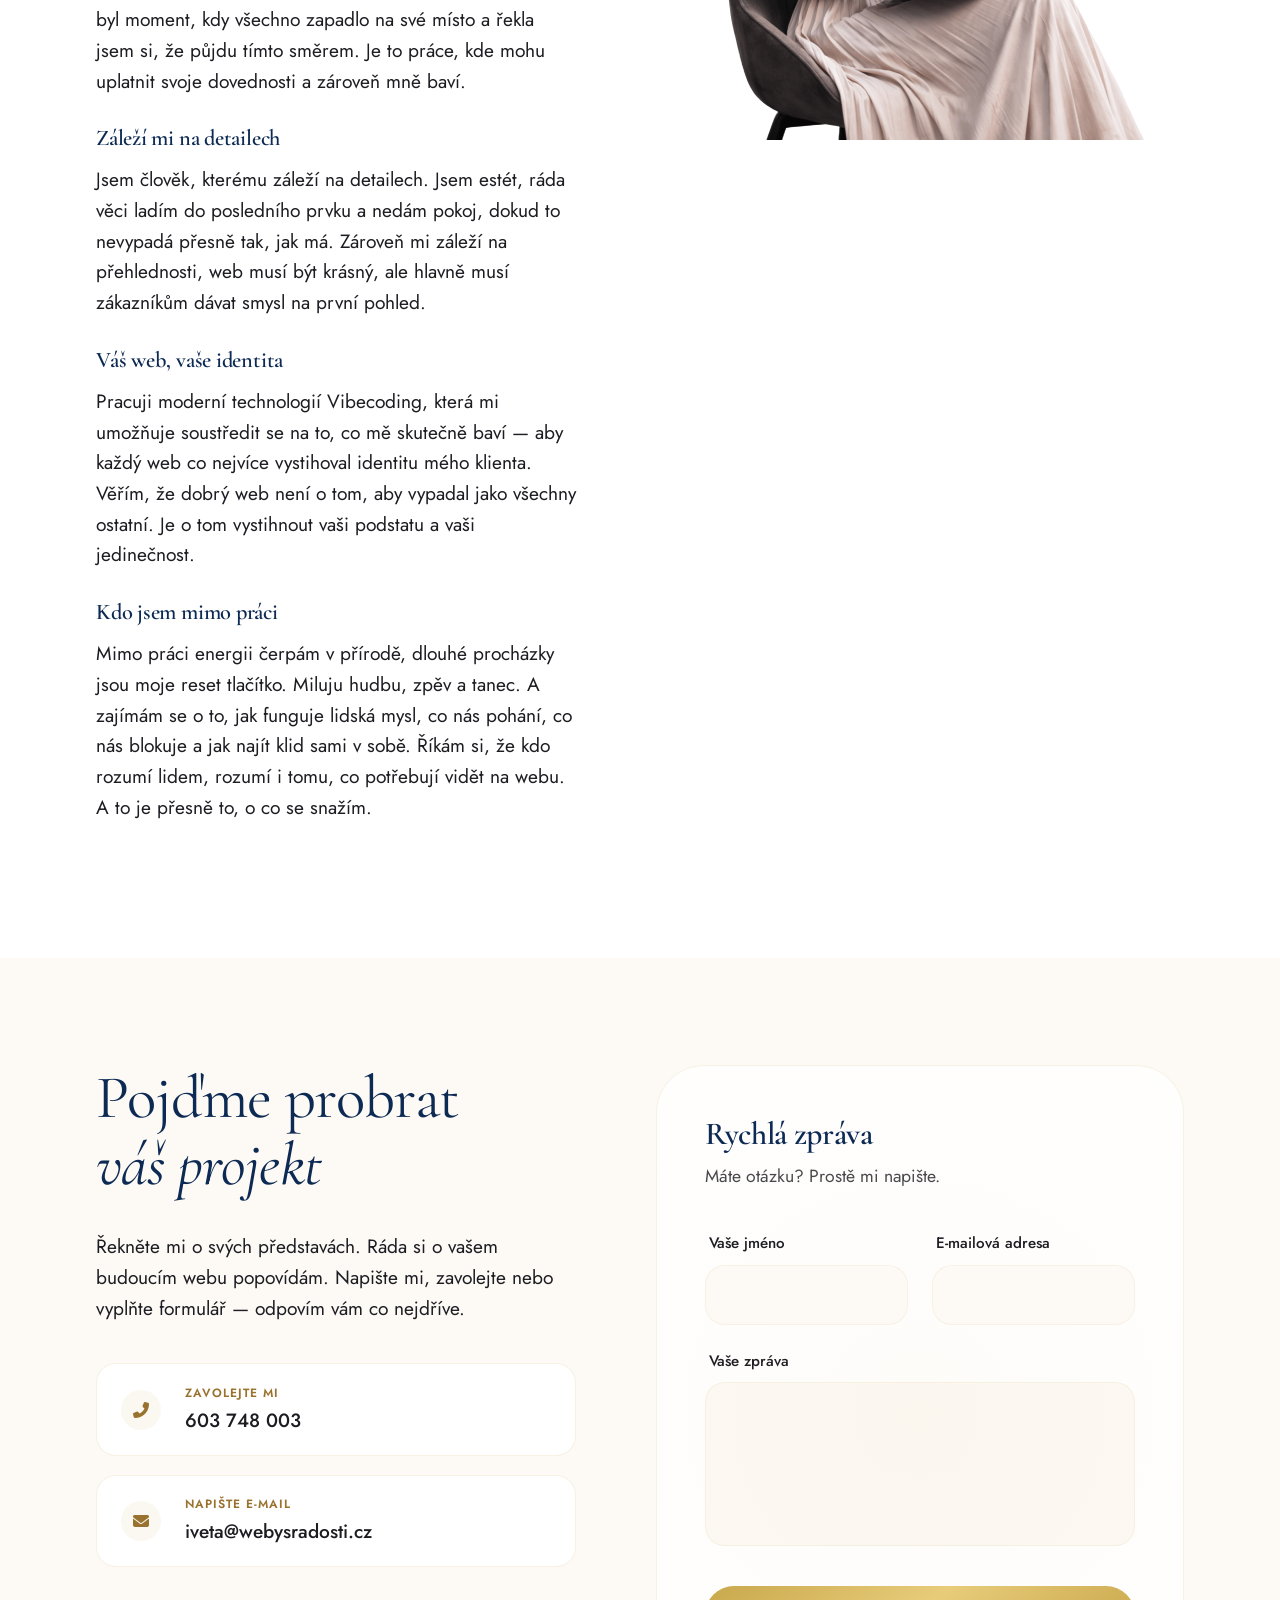
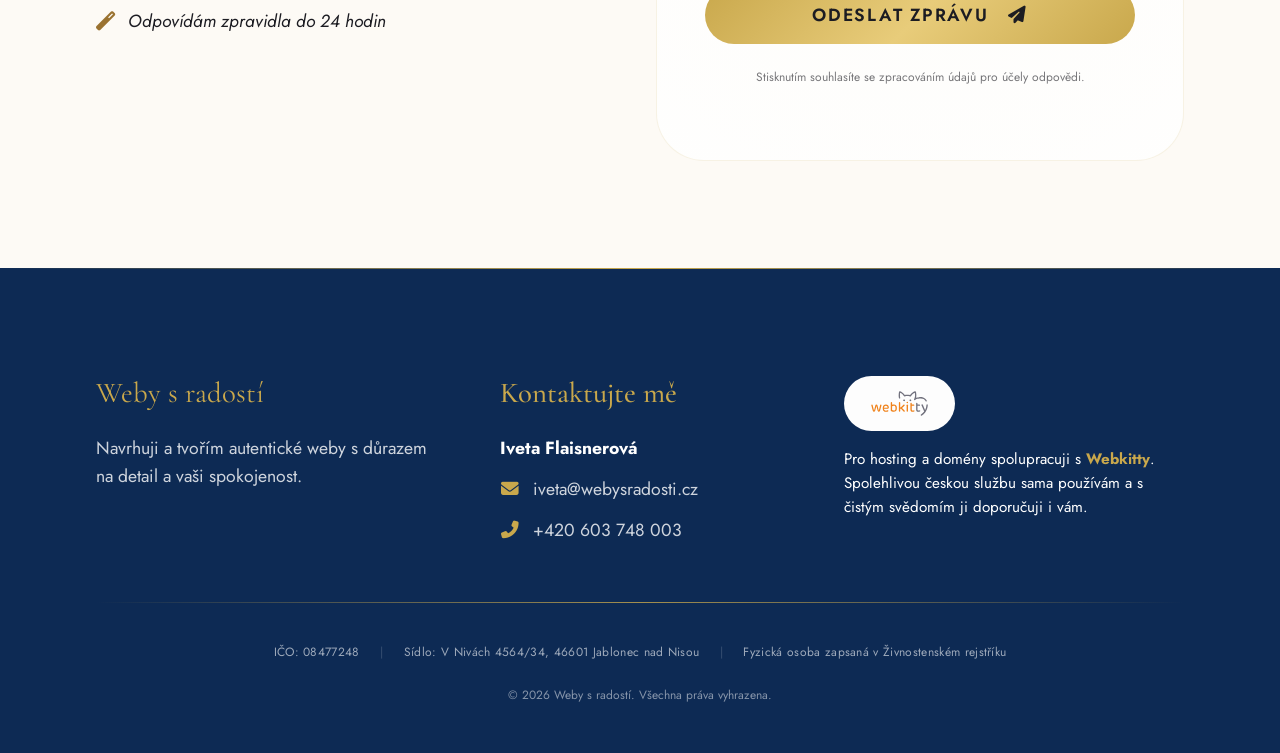
==== commit fde5773f: "verze 5" ====
--- a/index.html
+++ b/index.html
@@ -29,7 +29,9 @@
         content="Chcete web, který zaujme a zároveň funguje? Pomáhám podnikatelům a malým firmám získat online prezentaci, na kterou budete rádi odkazovat.">
     <meta property="og:type" content="website">
     <meta property="og:url" content="https://webysradosti.cz/">
-    <meta property="og:image" content="https://webysradosti.cz/Obrázky/Weby%20s%20radostí%20logo%20(1200%20x%20630%20px).png">
+    <meta property="og:image" content="https://webysradosti.cz/Obr%C3%A1zky/social-share.png">
+    <meta property="og:image:width" content="1200">
+    <meta property="og:image:height" content="630">
     <meta property="og:image:alt" content="Weby s radostí - Logo tvořivého webdesignu">
 
     <!-- Twitter Card Meta Tags -->
@@ -37,7 +39,7 @@
     <meta name="twitter:title" content="Weby s radostí | Weby tvořené s péčí a osobním přístupem">
     <meta name="twitter:description"
         content="Chcete web, který zaujme a zároveň funguje? Pomáhám podnikatelům a malým firmám získat online prezentaci, na kterou budete rádi odkazovat.">
-    <meta name="twitter:image" content="https://webysradosti.cz/Obrázky/Weby%20s%20radostí%20logo%20(1200%20x%20630%20px).png">
+    <meta name="twitter:image" content="https://webysradosti.cz/Obr%C3%A1zky/social-share.png">
 
     <!-- Structured Data (JSON-LD) -->
     <script type="application/ld+json">
--- a/css/style.css
+++ b/css/style.css
@@ -1733,33 +1733,60 @@
     width: 100%;
     filter: none;
     box-shadow: none;
-    border-radius: 0;
+    border-radius: var(--radius-lg);
     z-index: 2;
     position: relative;
 }
 
-.image-decoration-gold {
-    position: absolute;
-    top: -30px;
-    left: -30px;
-    width: 200px;
-    height: 200px;
-    border: 1px solid var(--gold-primary);
-    border-radius: var(--radius-lg);
-    z-index: 0;
-}
-
 .omne-text {
     padding-right: 2rem;
 }
 
 .omne-text .subtitle {
     font-family: var(--font-body);
-    font-size: var(--text-xl); /* Normalized from 1.5rem to 1.25rem for consistency */
+    font-size: var(--text-xl);
     font-weight: 500;
     color: var(--gold-dark);
     margin-bottom: 2rem;
     display: block;
+}
+
+.omne-image-mobile {
+    display: none;
+}
+
+@media (max-width: 1024px) {
+    .omne-overlap-layout { 
+        display: flex;
+        flex-direction: column;
+    }
+    
+    .omne-text { 
+        padding-right: 0; 
+        order: 1; 
+        text-align: left;
+    }
+    
+    .omne-image { 
+        display: none !important; 
+    }
+    
+    .omne-image-mobile {
+        display: block !important;
+        width: 100%;
+        max-width: 500px;
+        margin: 0 0 2.5rem 0;
+    }
+
+    .omne-image-mobile img {
+        width: 100%;
+        border-radius: var(--radius-lg);
+        box-shadow: none;
+    }
+    
+    .about-story { 
+        text-align: left; 
+    }
 }
 
 .about-content p {
@@ -1774,7 +1801,7 @@
 }
 
 .about-story h3 {
-    font-size: var(--text-xl); /* Matches Záloha a tvorba */
+    font-size: var(--text-xl);
     margin-bottom: 0.75rem;
     color: #0d2a54;
 }
@@ -2058,33 +2085,6 @@
     }
 }
 
-.omne-image-mobile {
-    display: none;
-}
-
-@media (max-width: 1024px) {
-    .omne-overlap-layout { 
-        display: flex;
-        flex-direction: column;
-        grid-template-columns: 1fr; 
-    }
-    .omne-text { 
-        padding-right: 0; 
-        order: 1; 
-        text-align: left; /* Back to left-aligned as requested */
-    }
-    .omne-image { 
-        display: none !important; 
-    }
-    .omne-image-mobile {
-        display: block !important;
-        max-width: 450px; /* Slightly larger on mobile if suitable */
-        margin: 1.5rem 0 2.5rem; /* Left aligned with common margin-bottom */
-    }
-    .about-story { 
-        text-align: left; 
-    }
-}
 
 @media (max-width: 768px) {
     .faq-questions .glass-card {
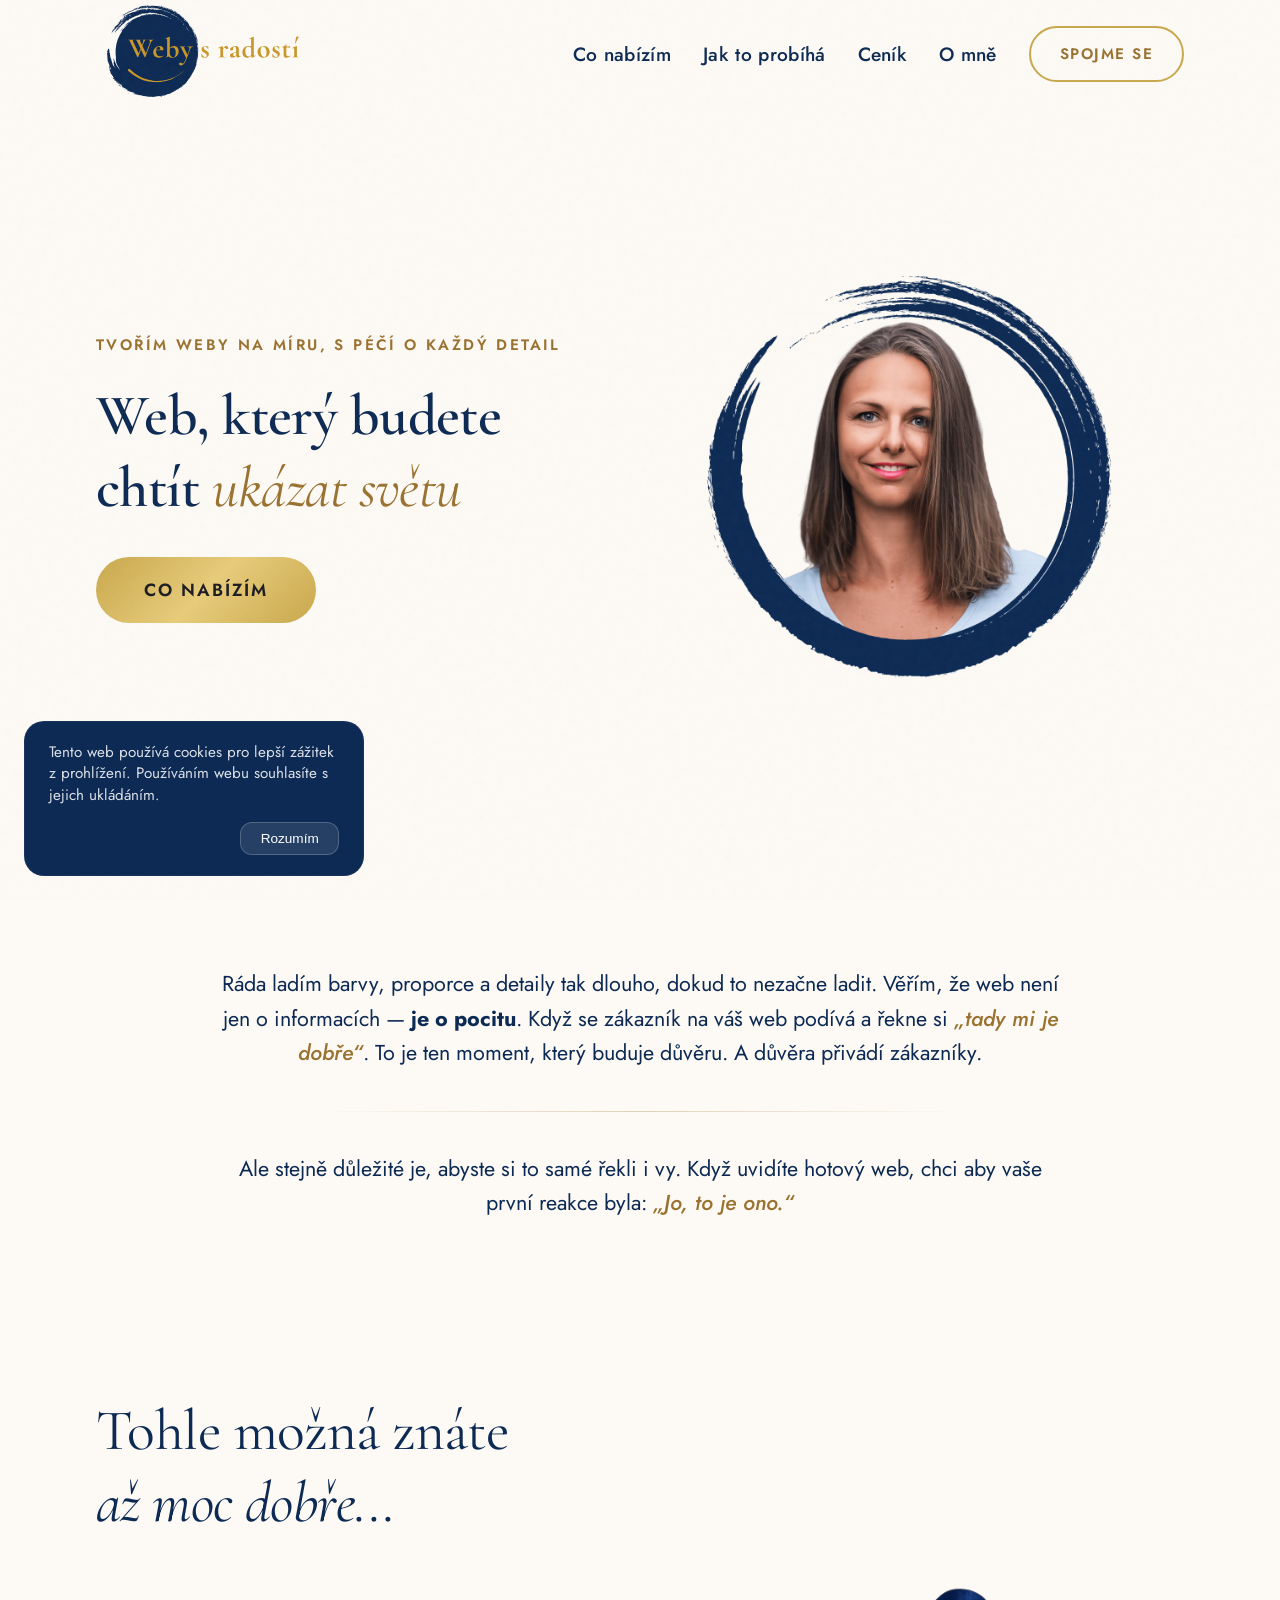
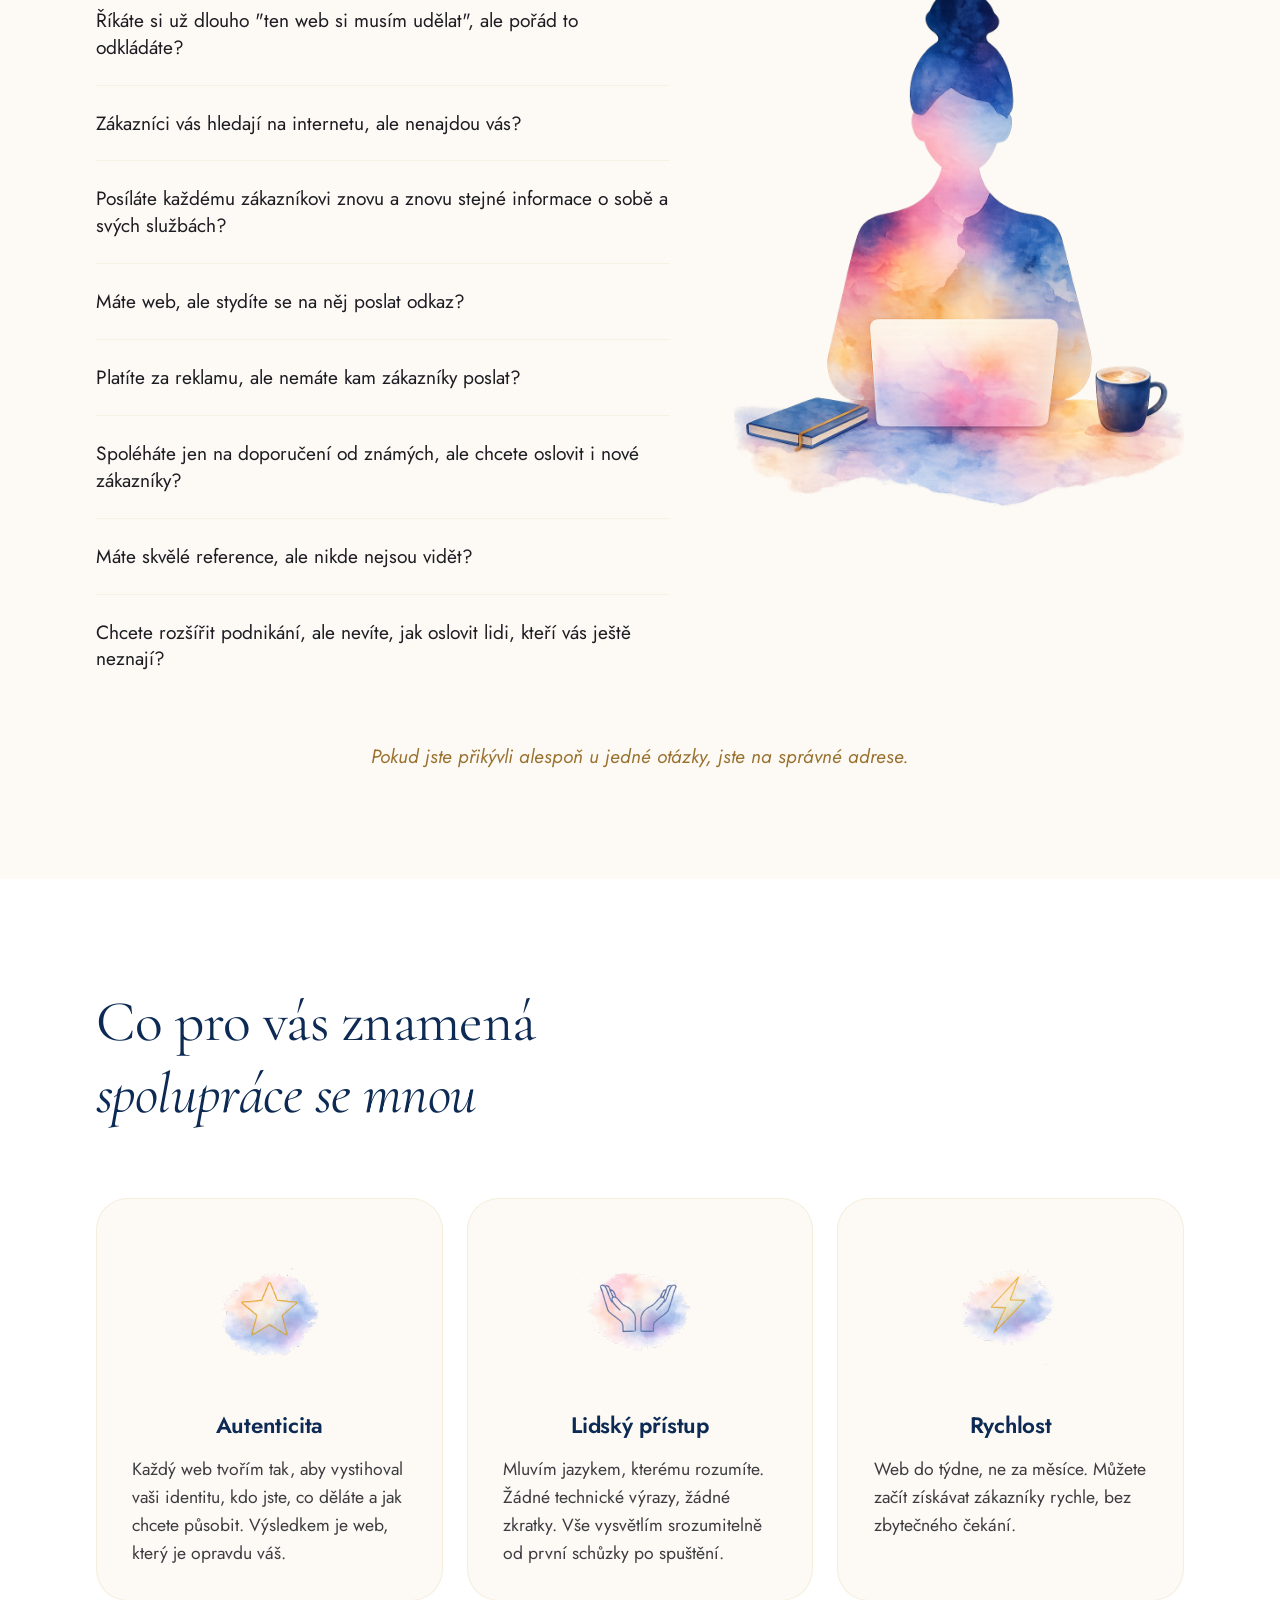
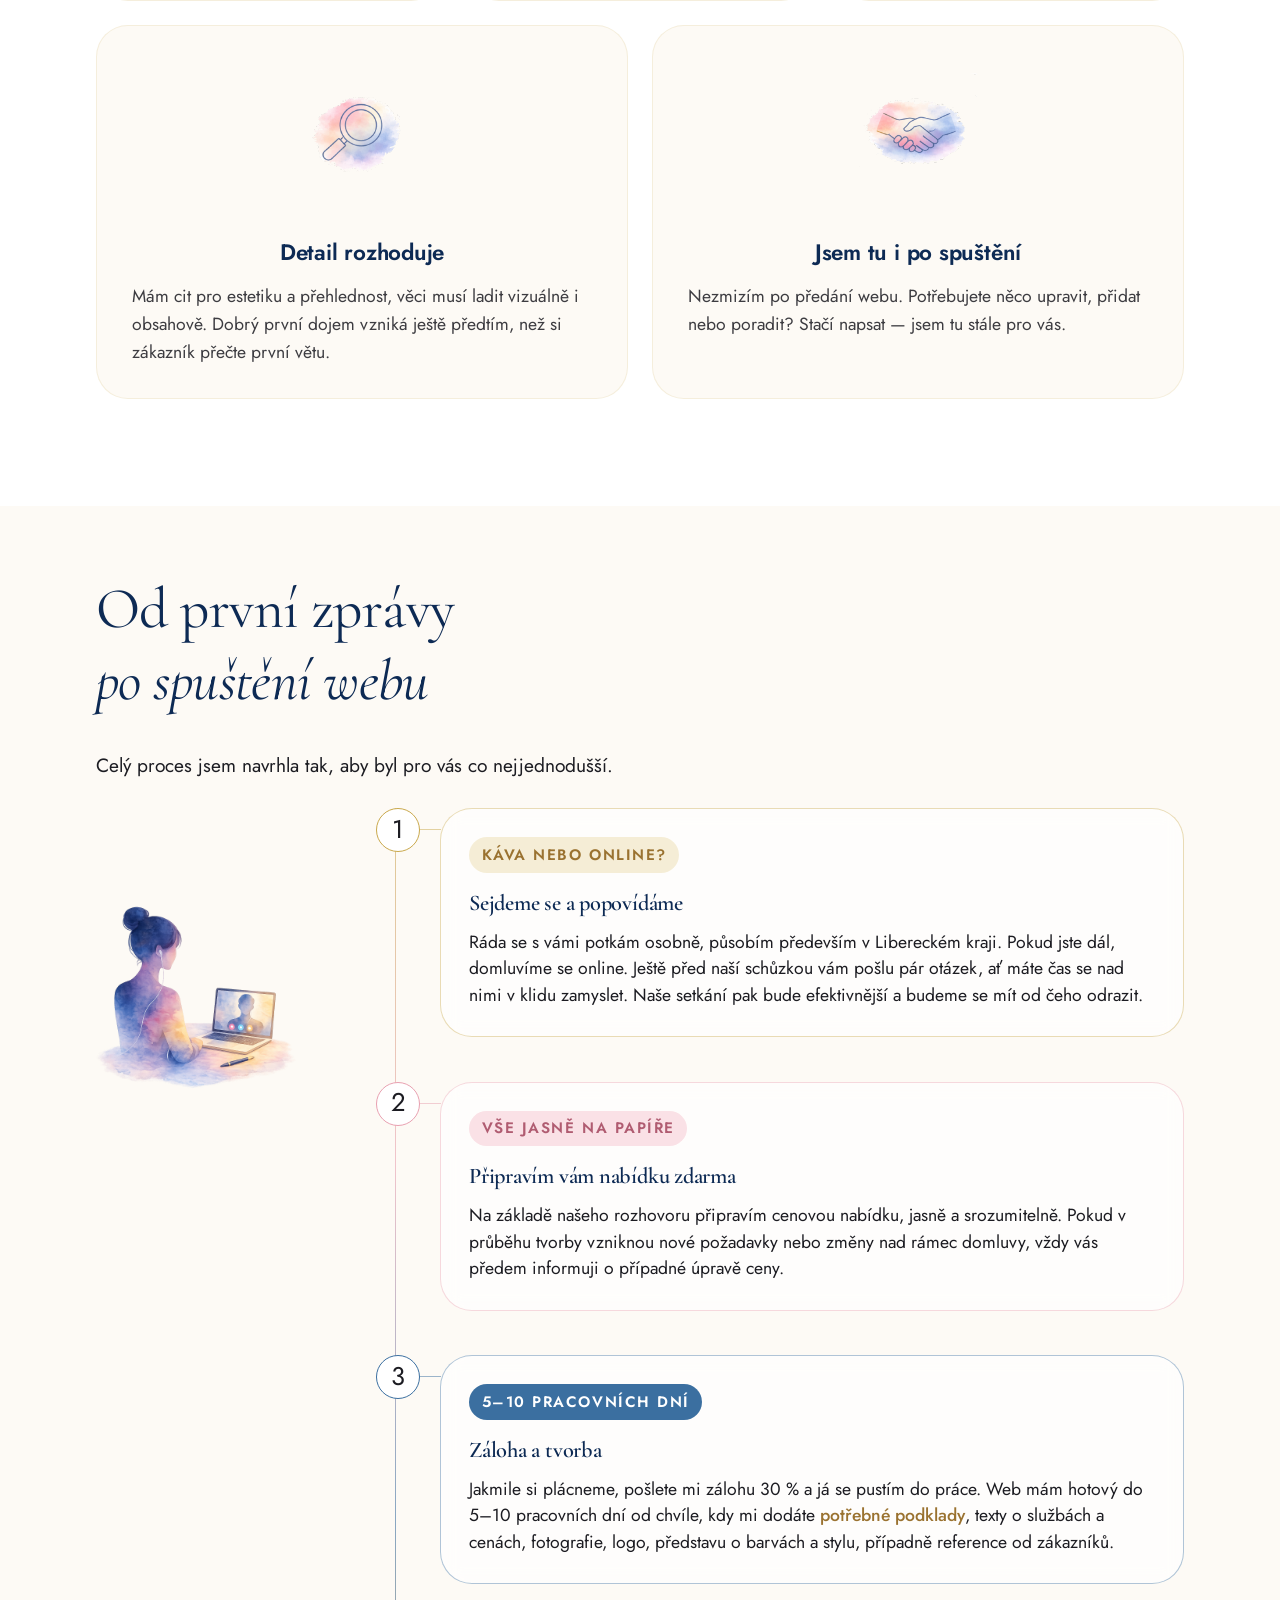
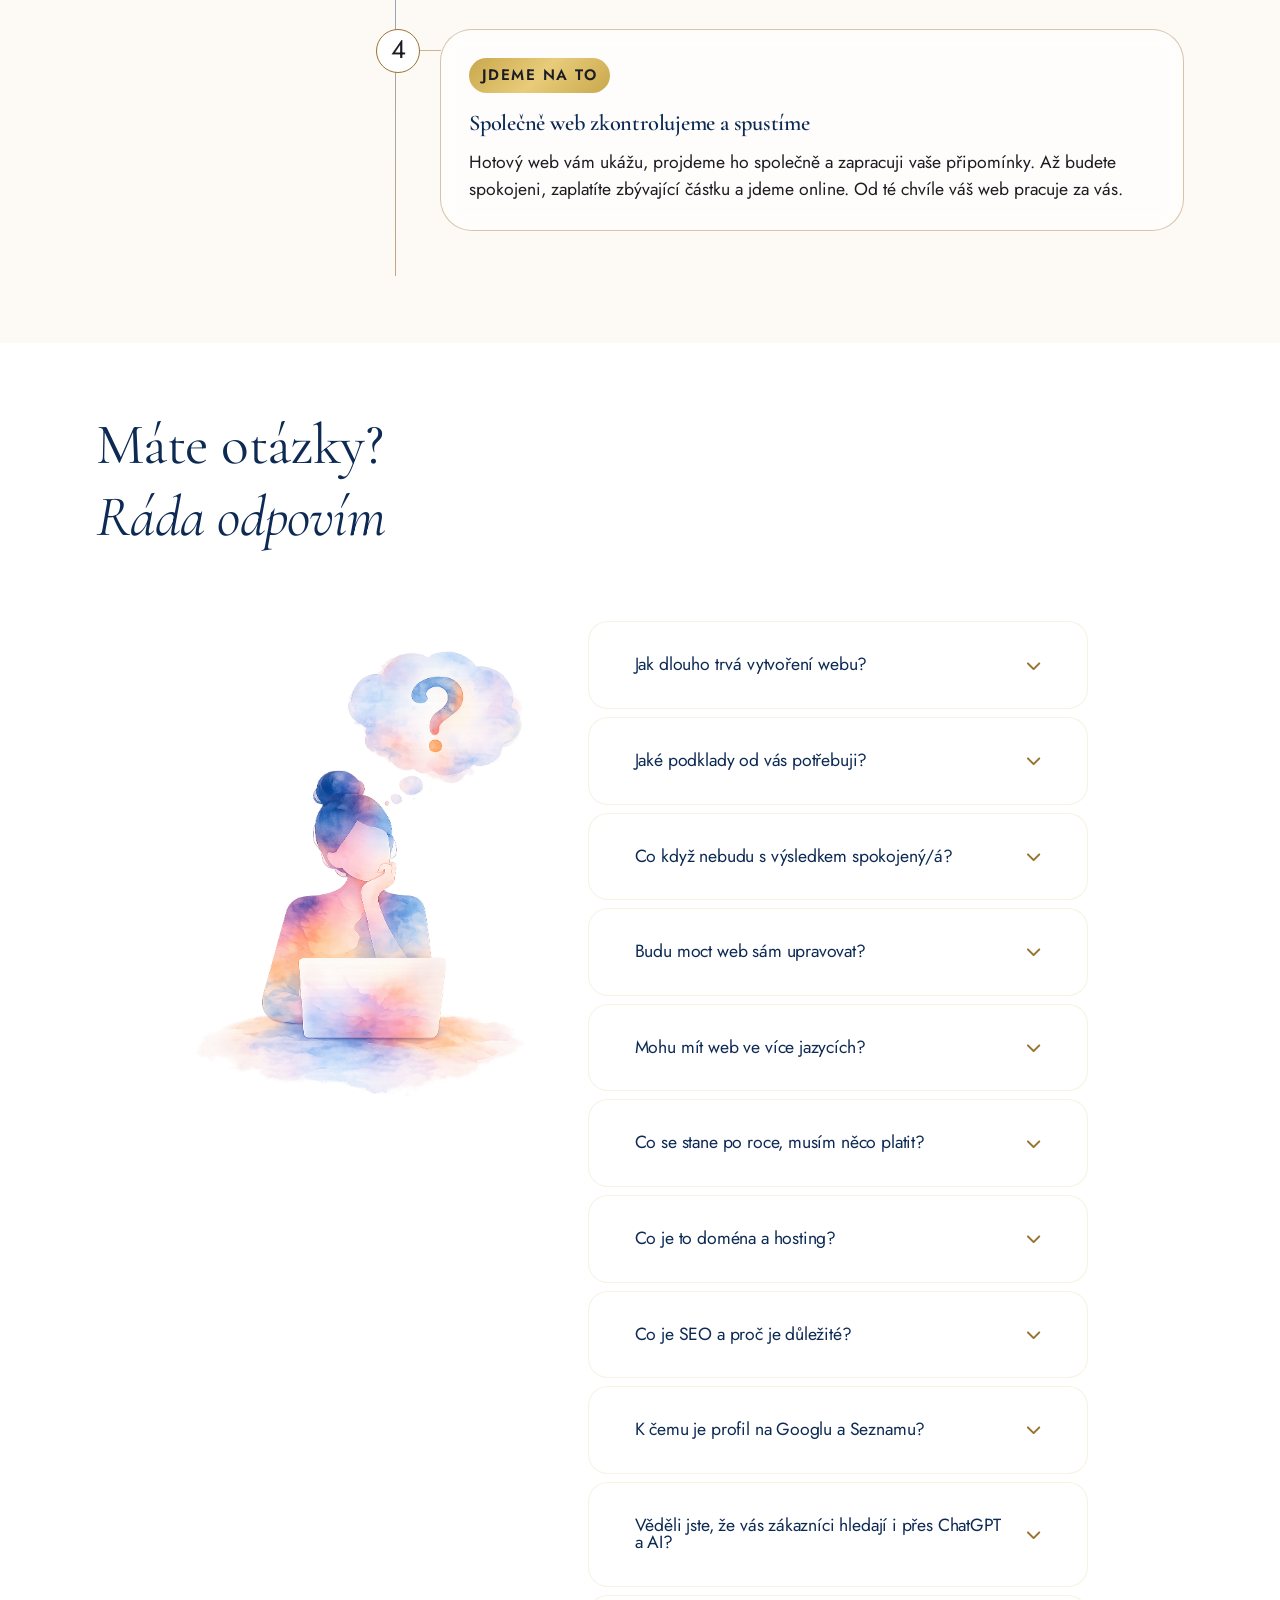
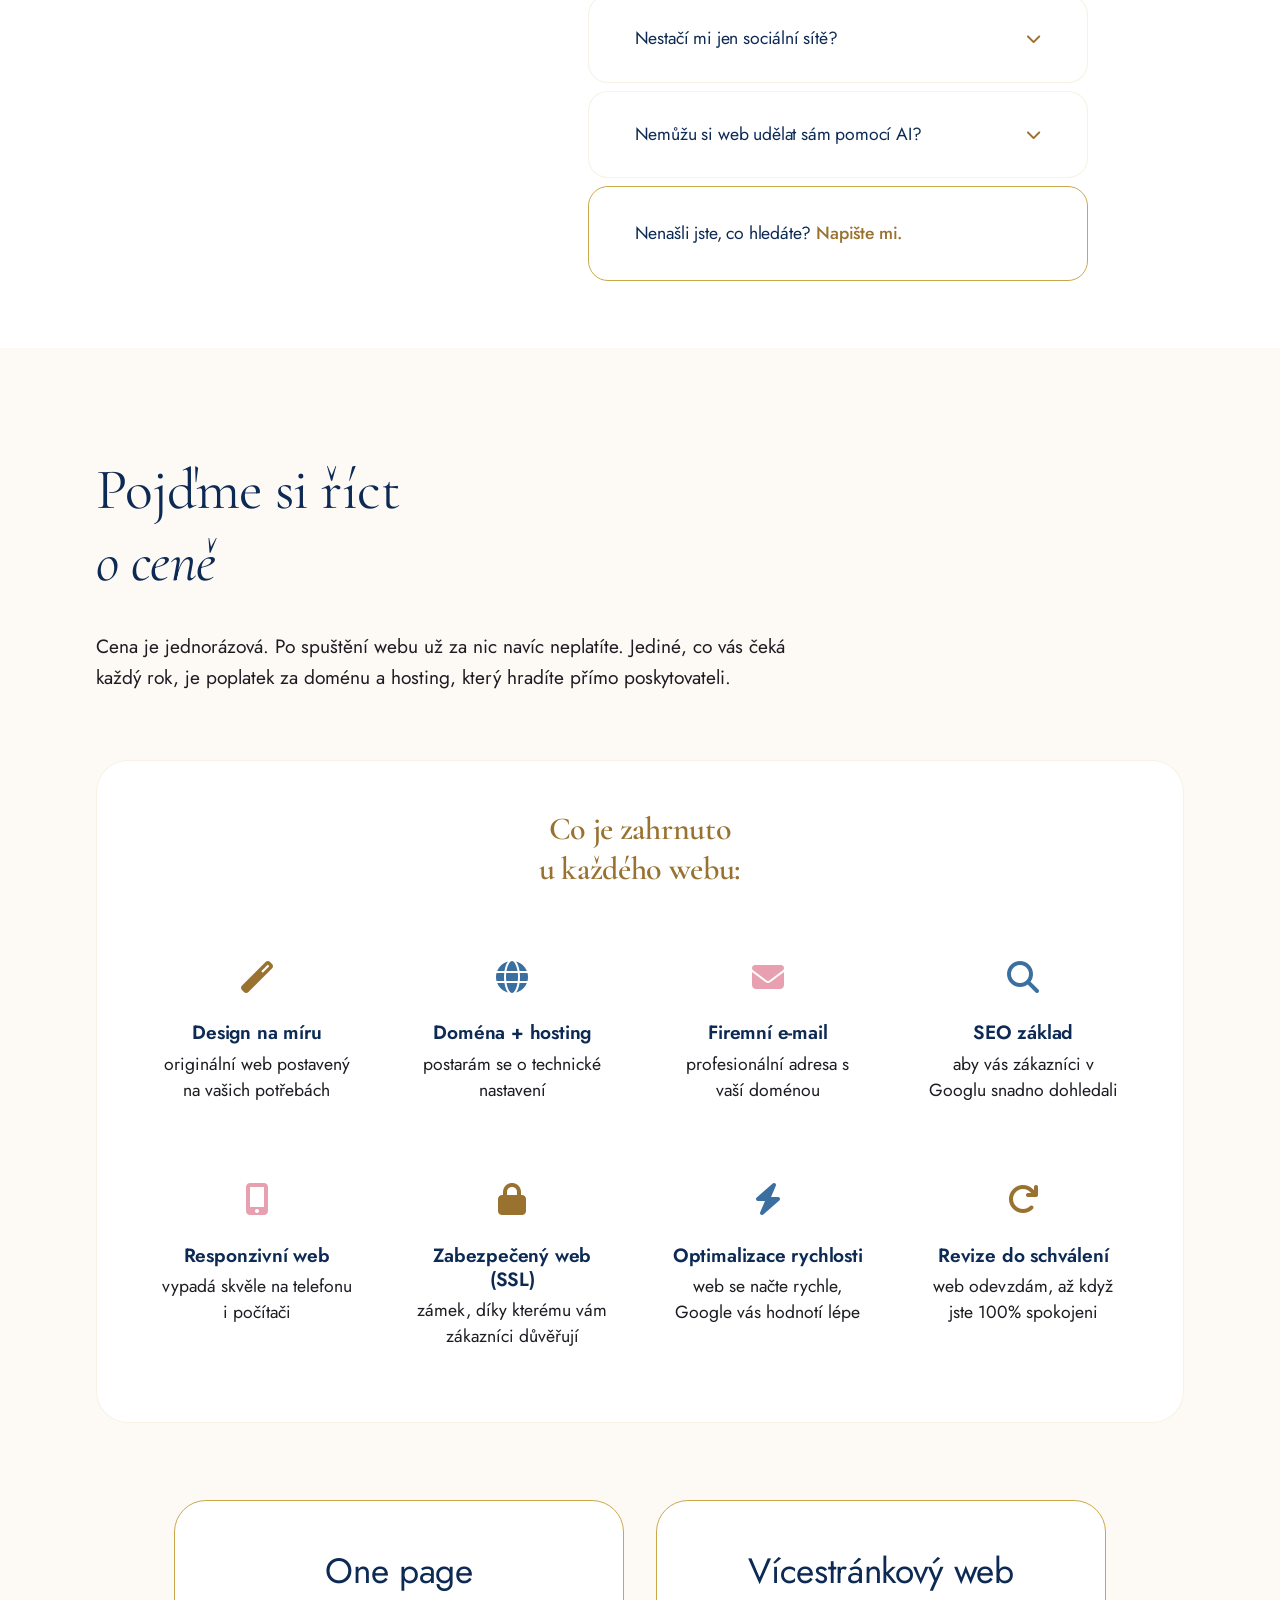
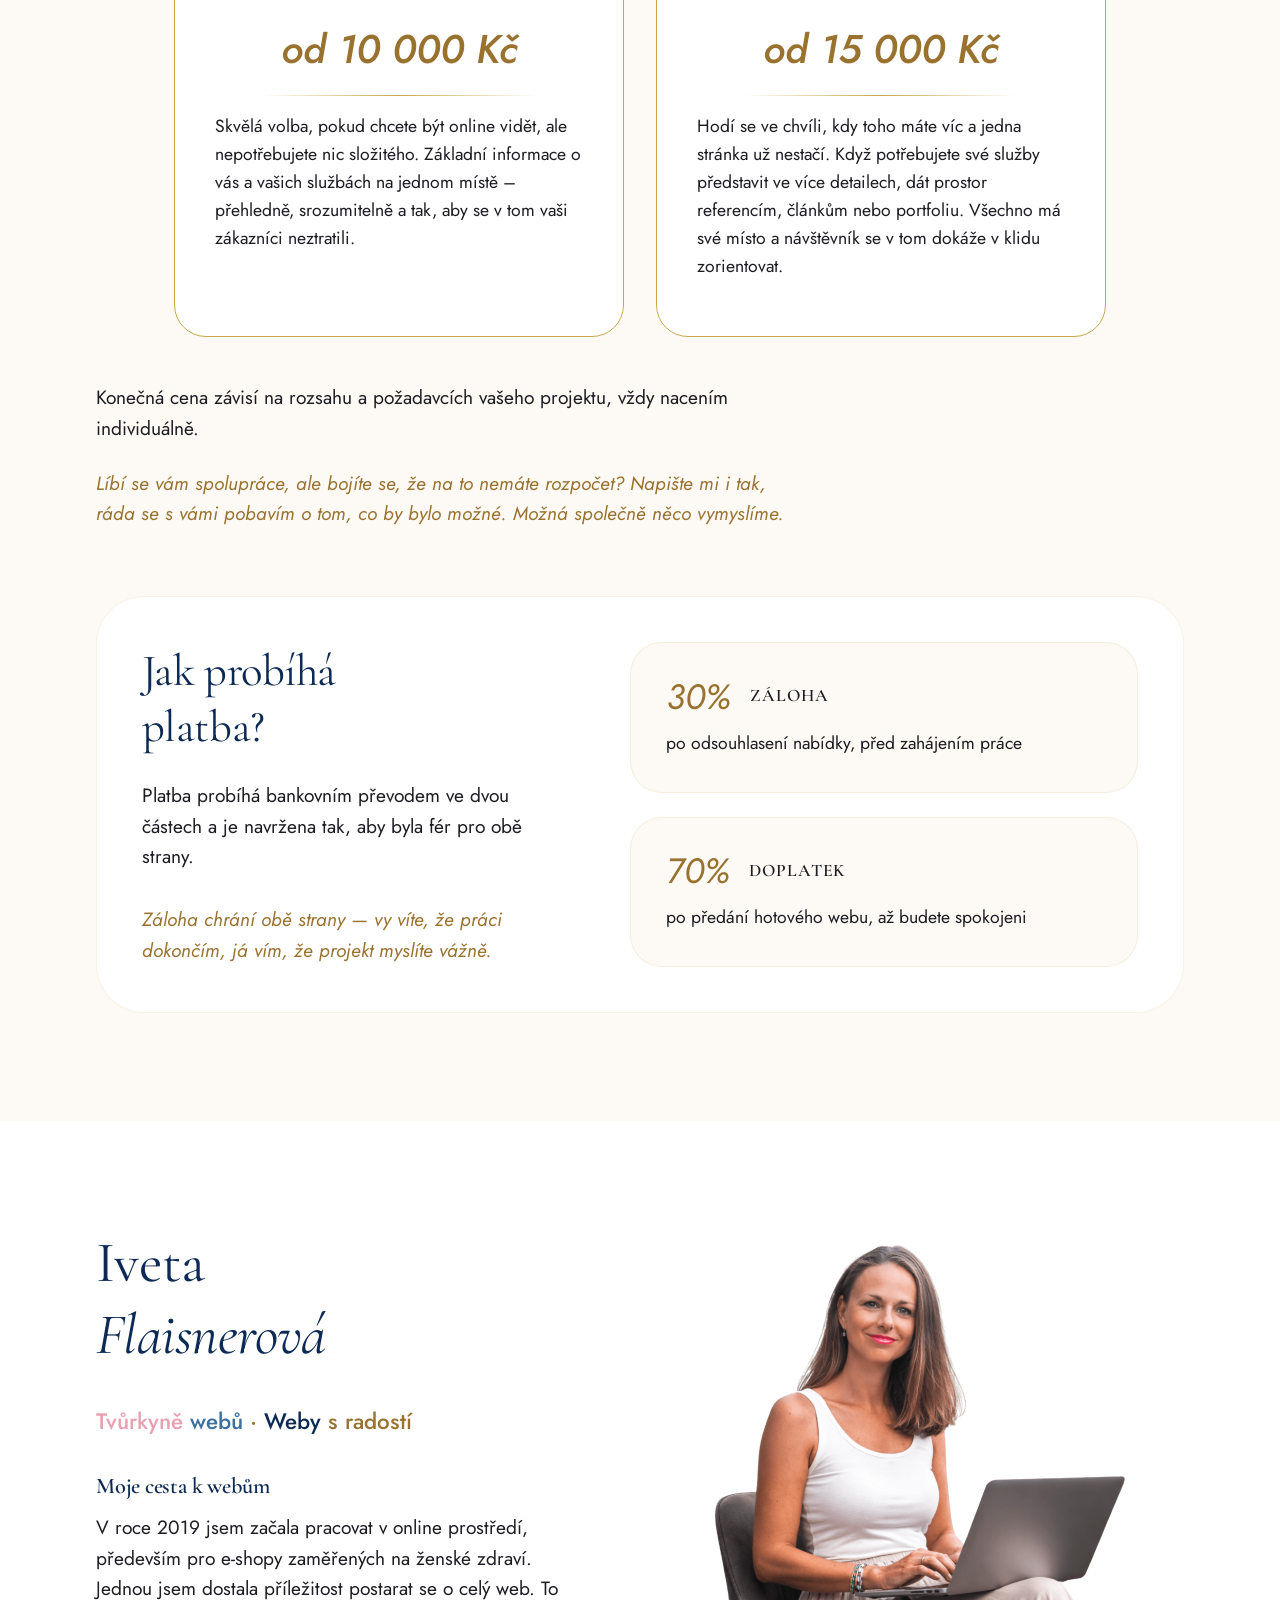
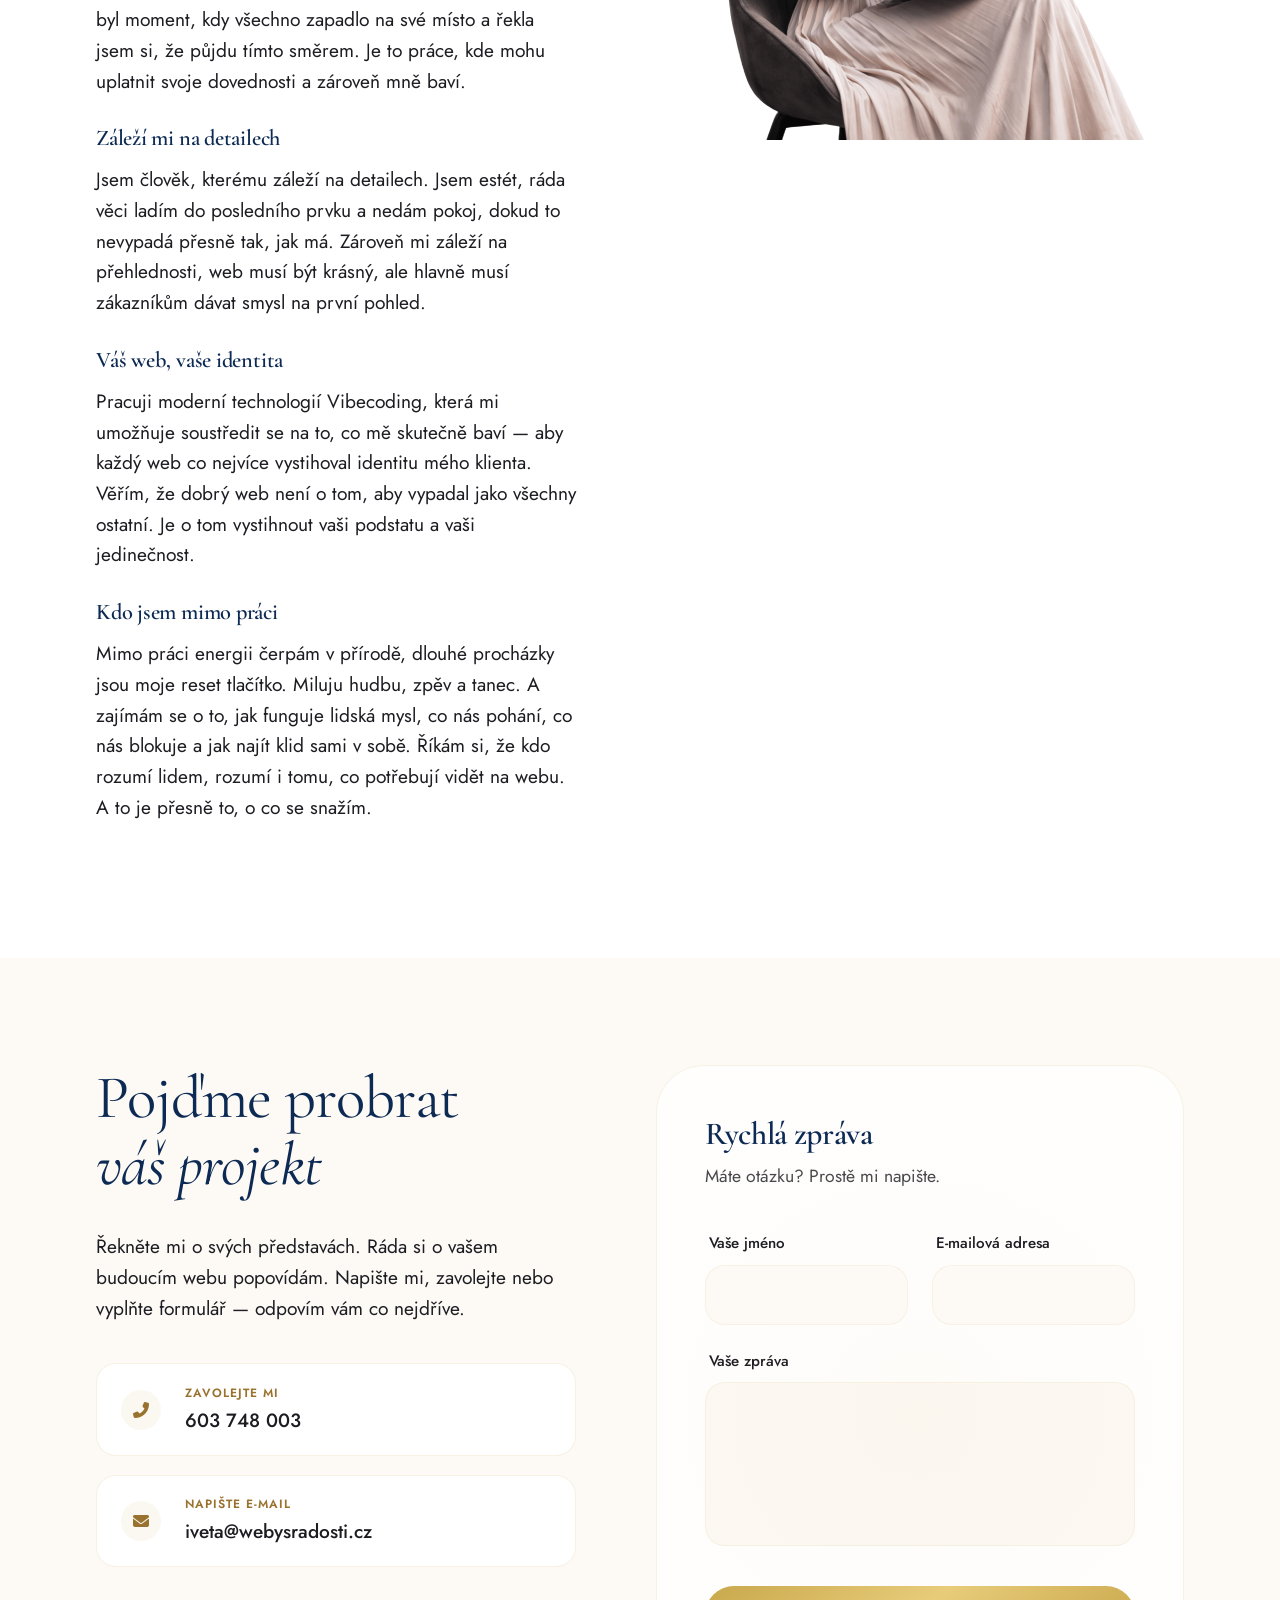
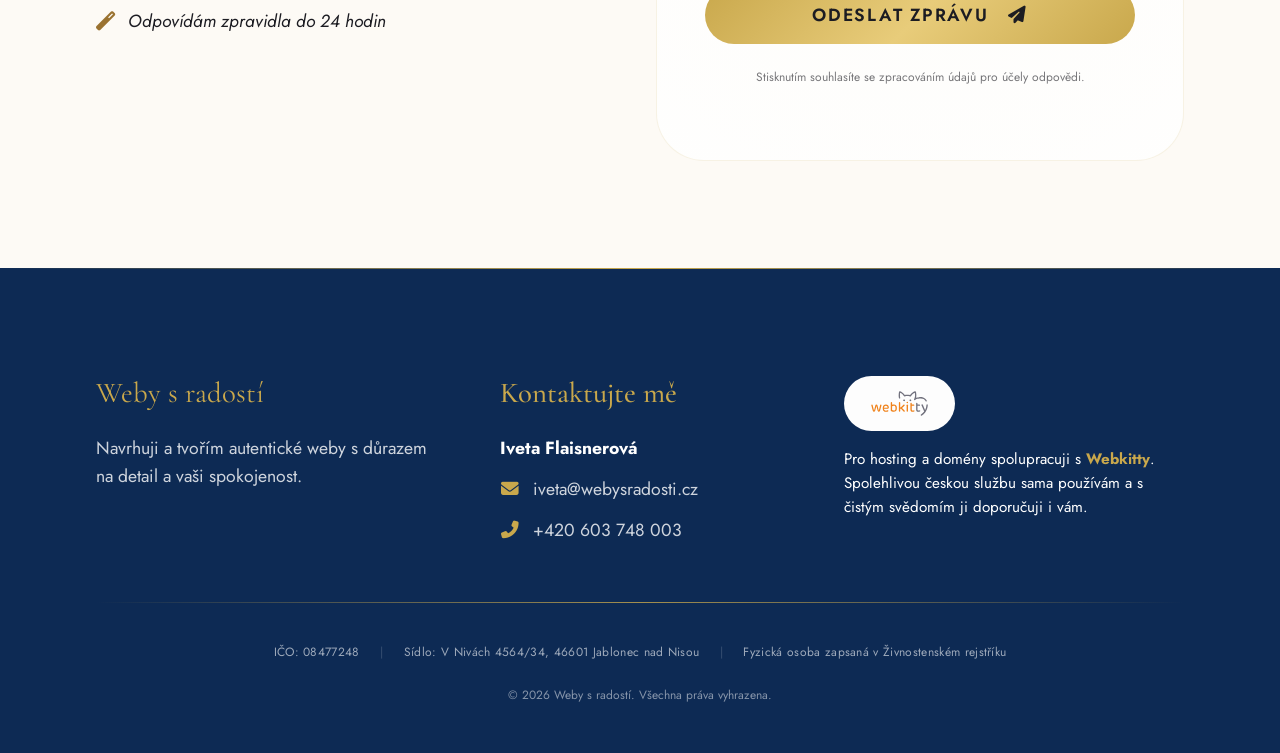
==== commit cc347878: "verze 6" ====
--- a/index.html
+++ b/index.html
@@ -101,7 +101,7 @@
         <section class="hero bg-cream" id="hero">
             <div class="container hero-inner">
                 <div class="hero-content reveal">
-                    <p class="hero-subtitle"><span class="mobile-block">Tvořím weby na míru,</span> <span class="mobile-block">s péčí o každý detail</span></p>
+                    <p class="hero-subtitle"><span class="mobile-block">TVOŘÍM WEBY NA MÍRU,</span> <span class="mobile-block">S PÉČÍ O KAŽDÝ DETAIL</span></p>
                     <h1 class="main-heading">Web, který budete<br>chtít <span class="italic-gold">ukázat světu</span>
                     </h1>
                     <div class="hero-actions">
--- a/css/style.css
+++ b/css/style.css
@@ -496,13 +496,12 @@
 
 .hero-subtitle {
     text-transform: uppercase;
-    letter-spacing: 0.2rem;
+    letter-spacing: 0.15rem;
     font-weight: 600;
     font-size: var(--text-sm);
     color: var(--gold-dark);
     margin-bottom: 1.5rem;
     font-family: var(--font-body);
-    text-transform: none; /* Allows lowercase as requested */
 }
 
 .mobile-block {
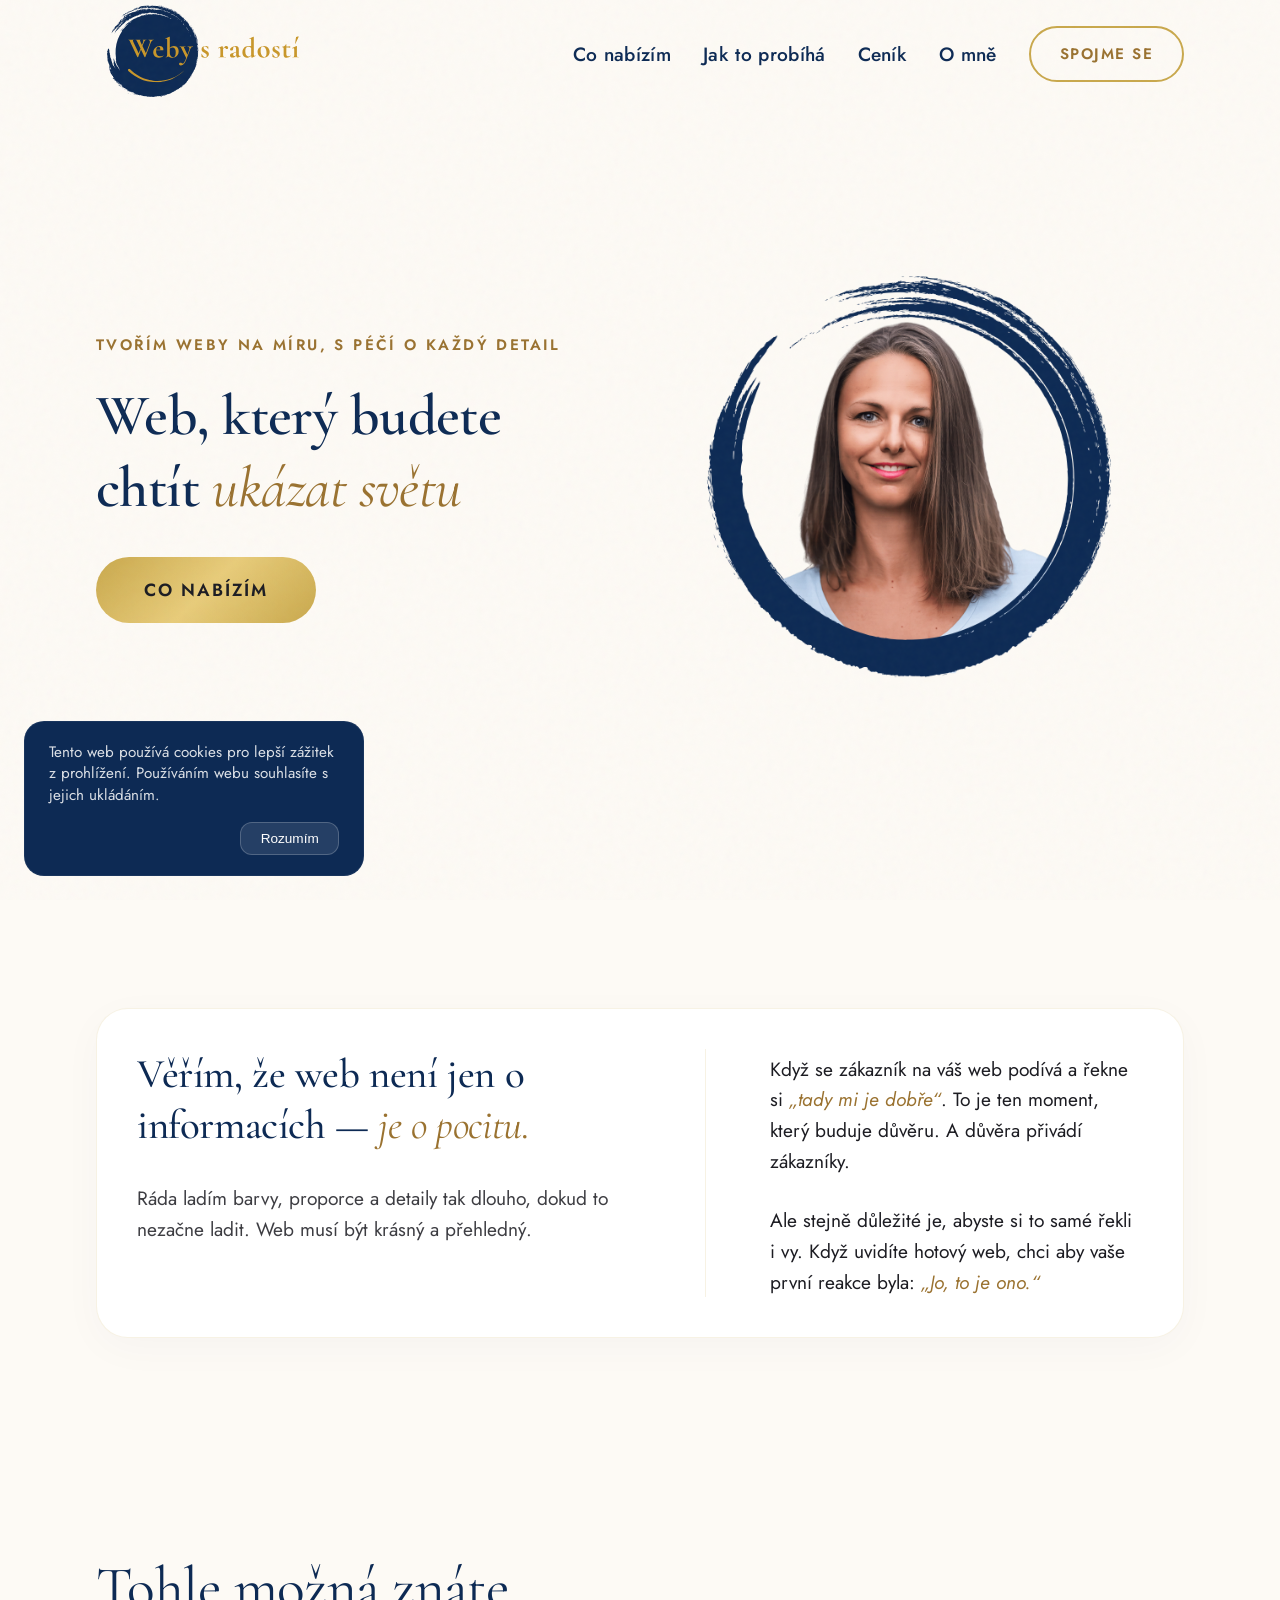
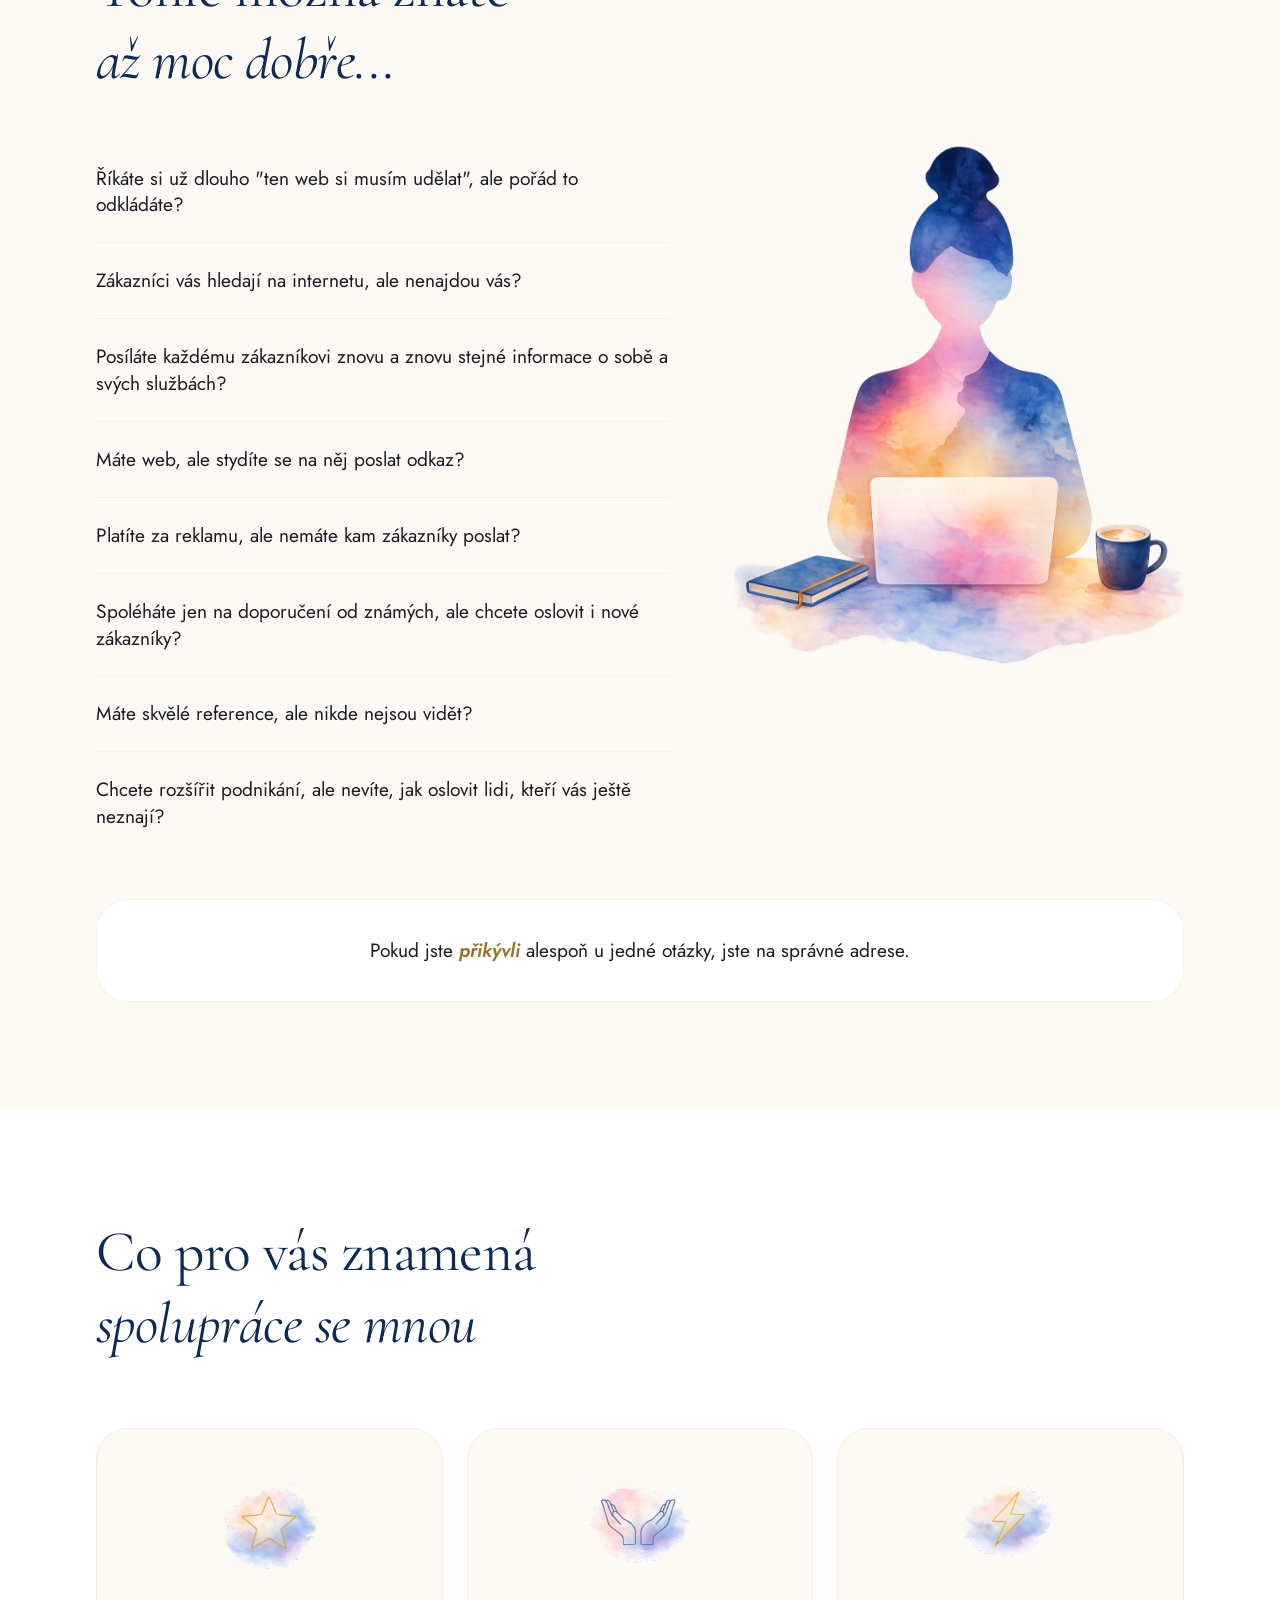
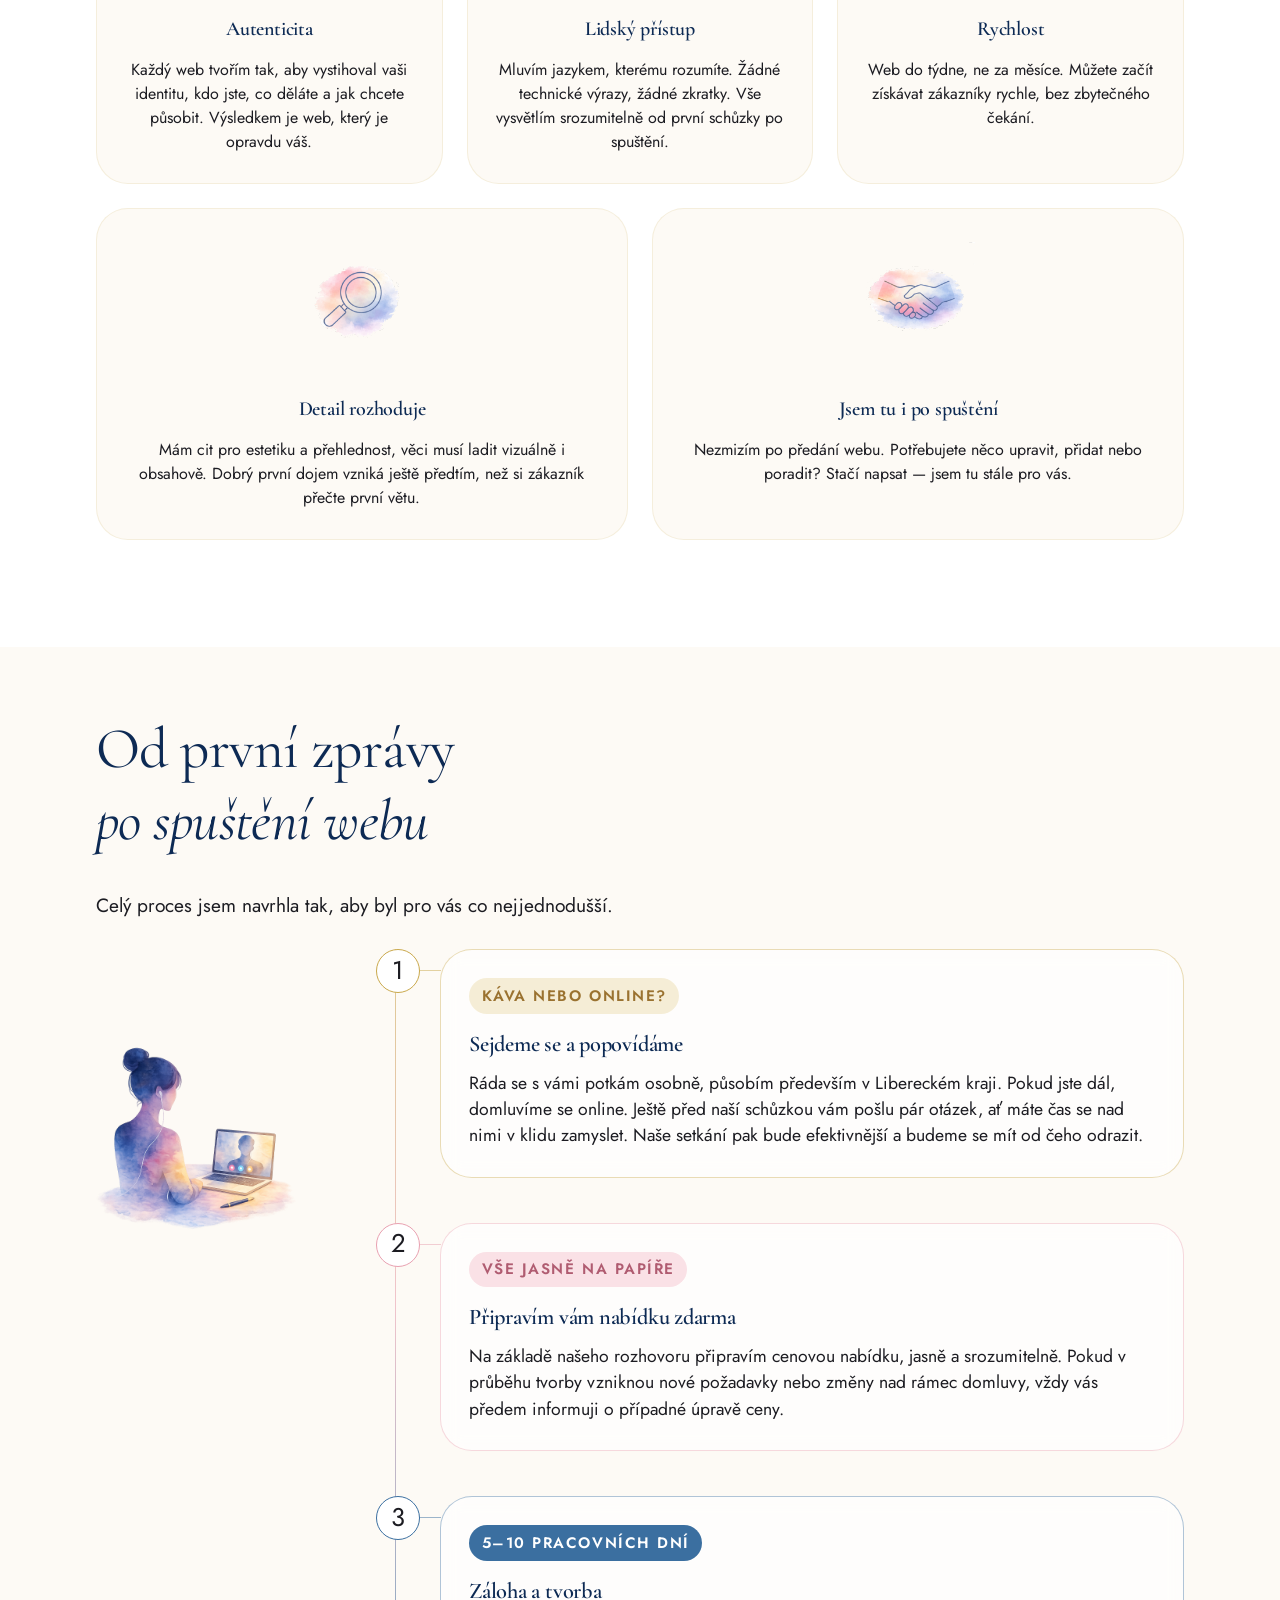
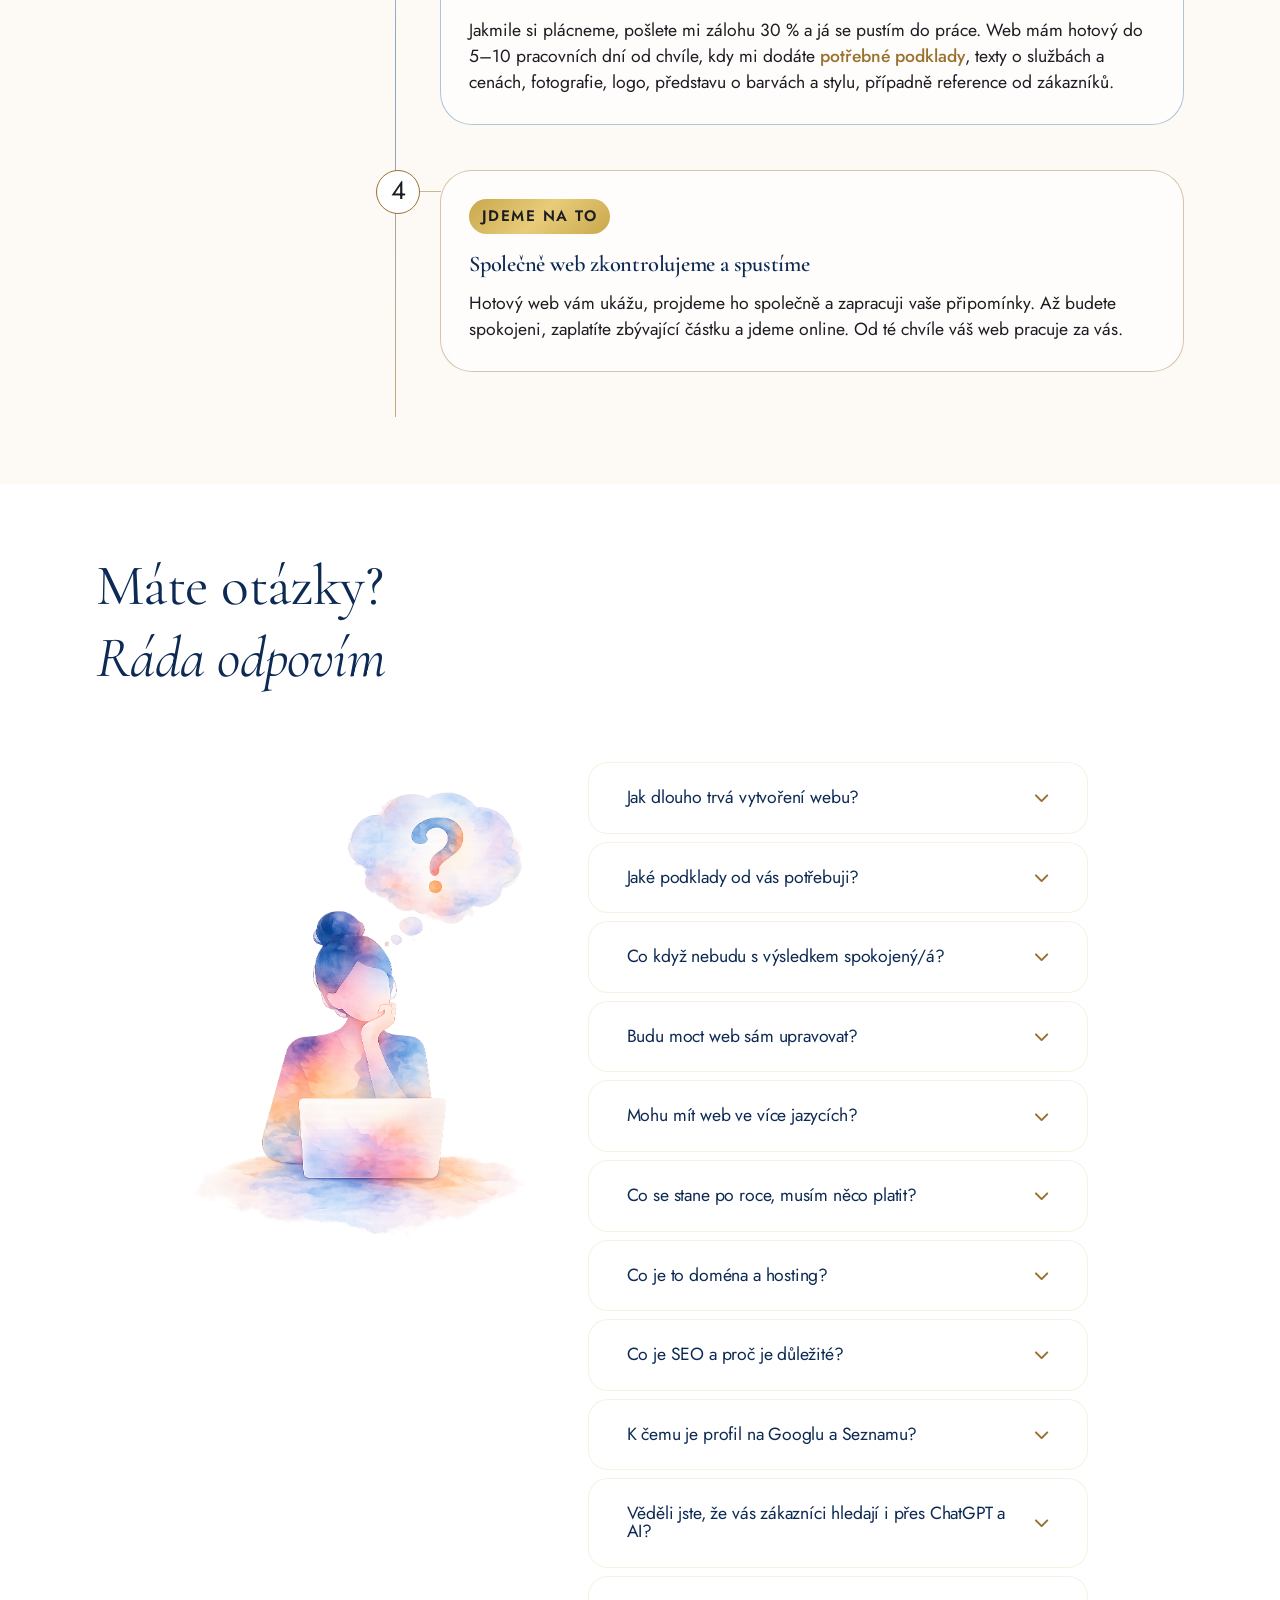
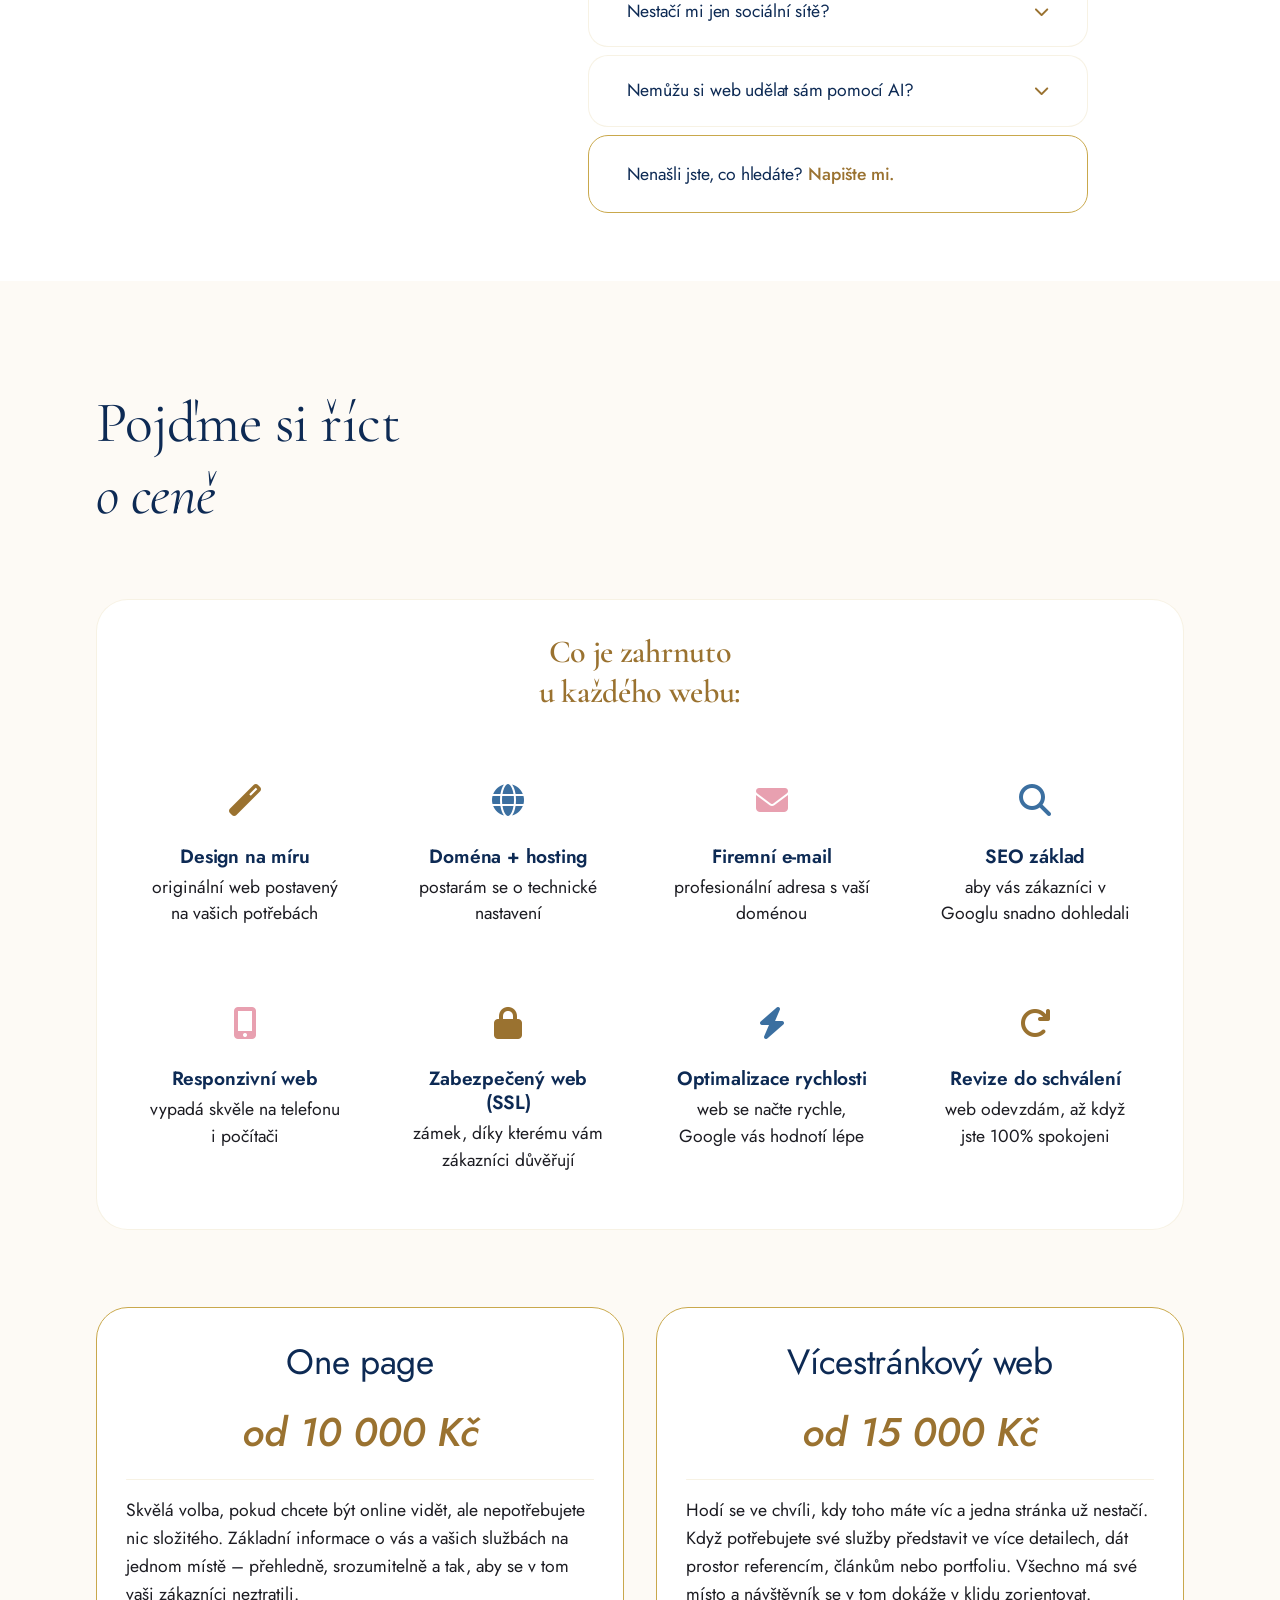
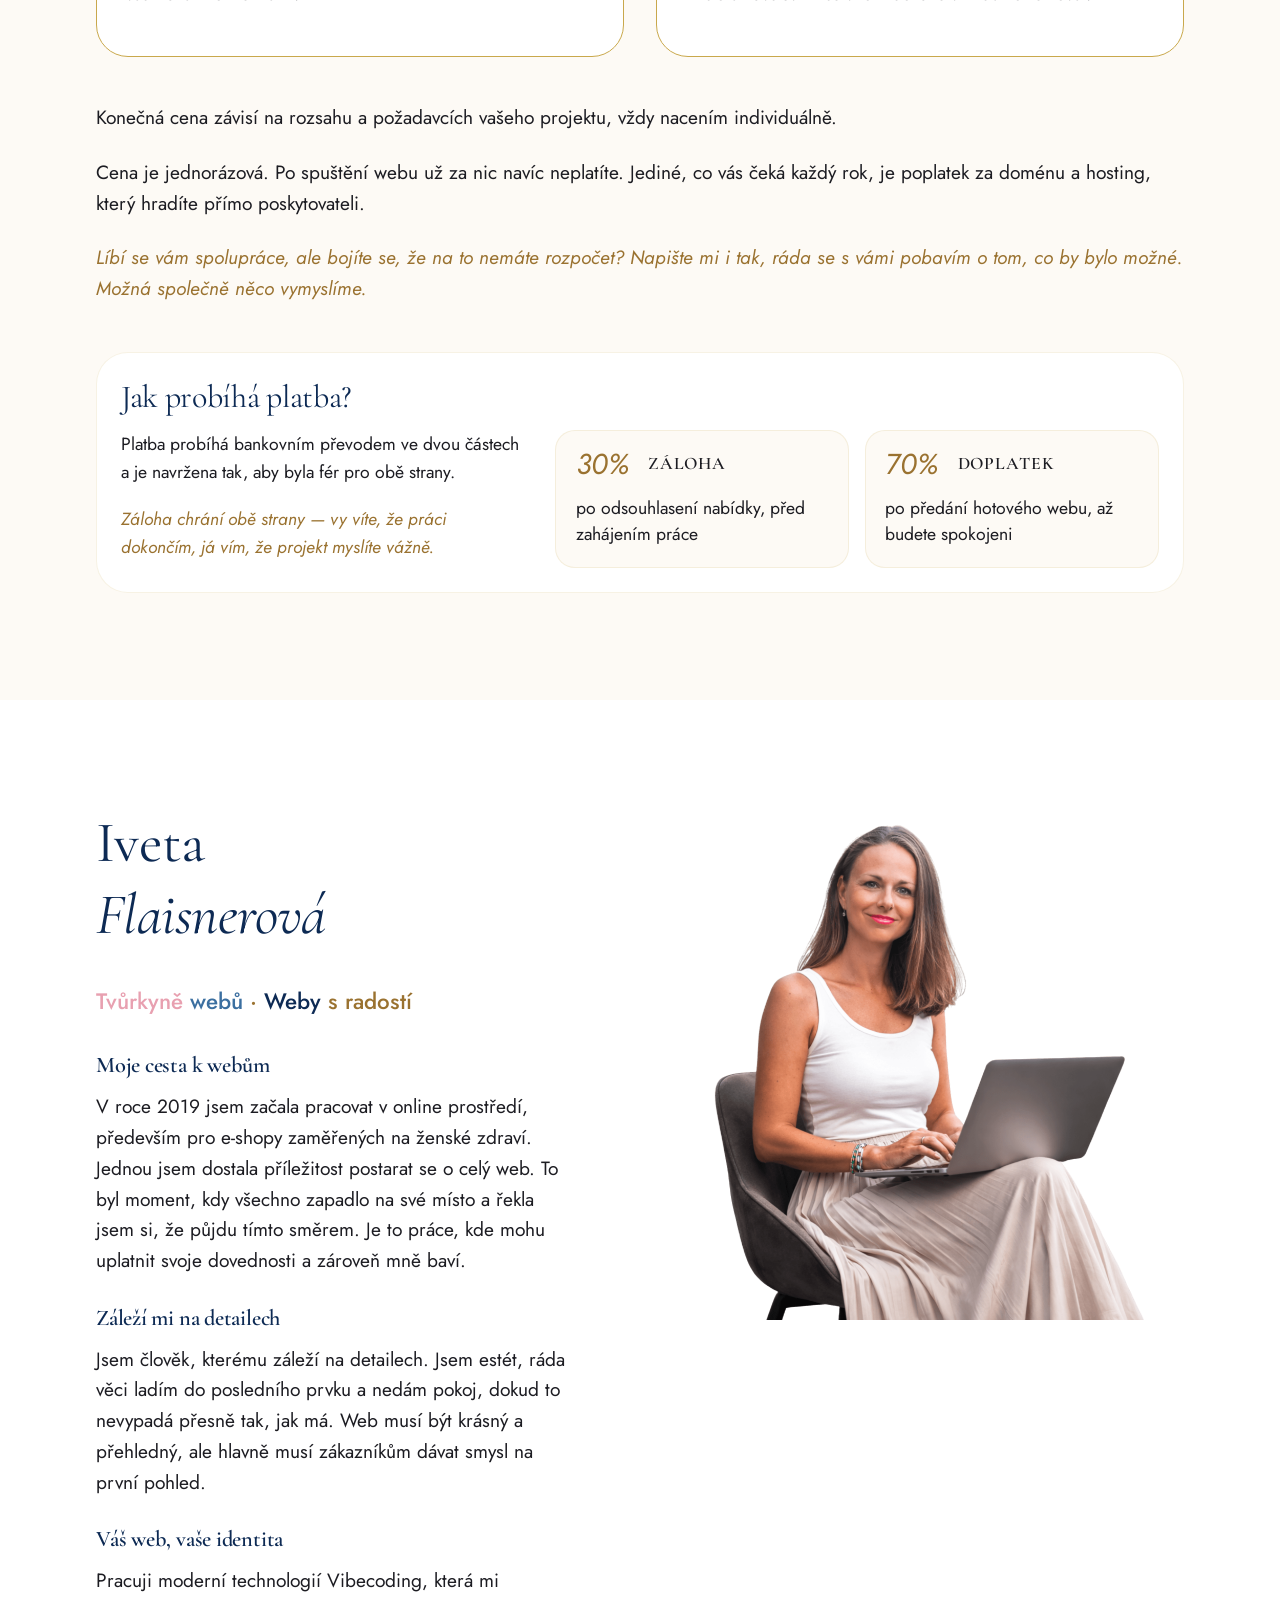
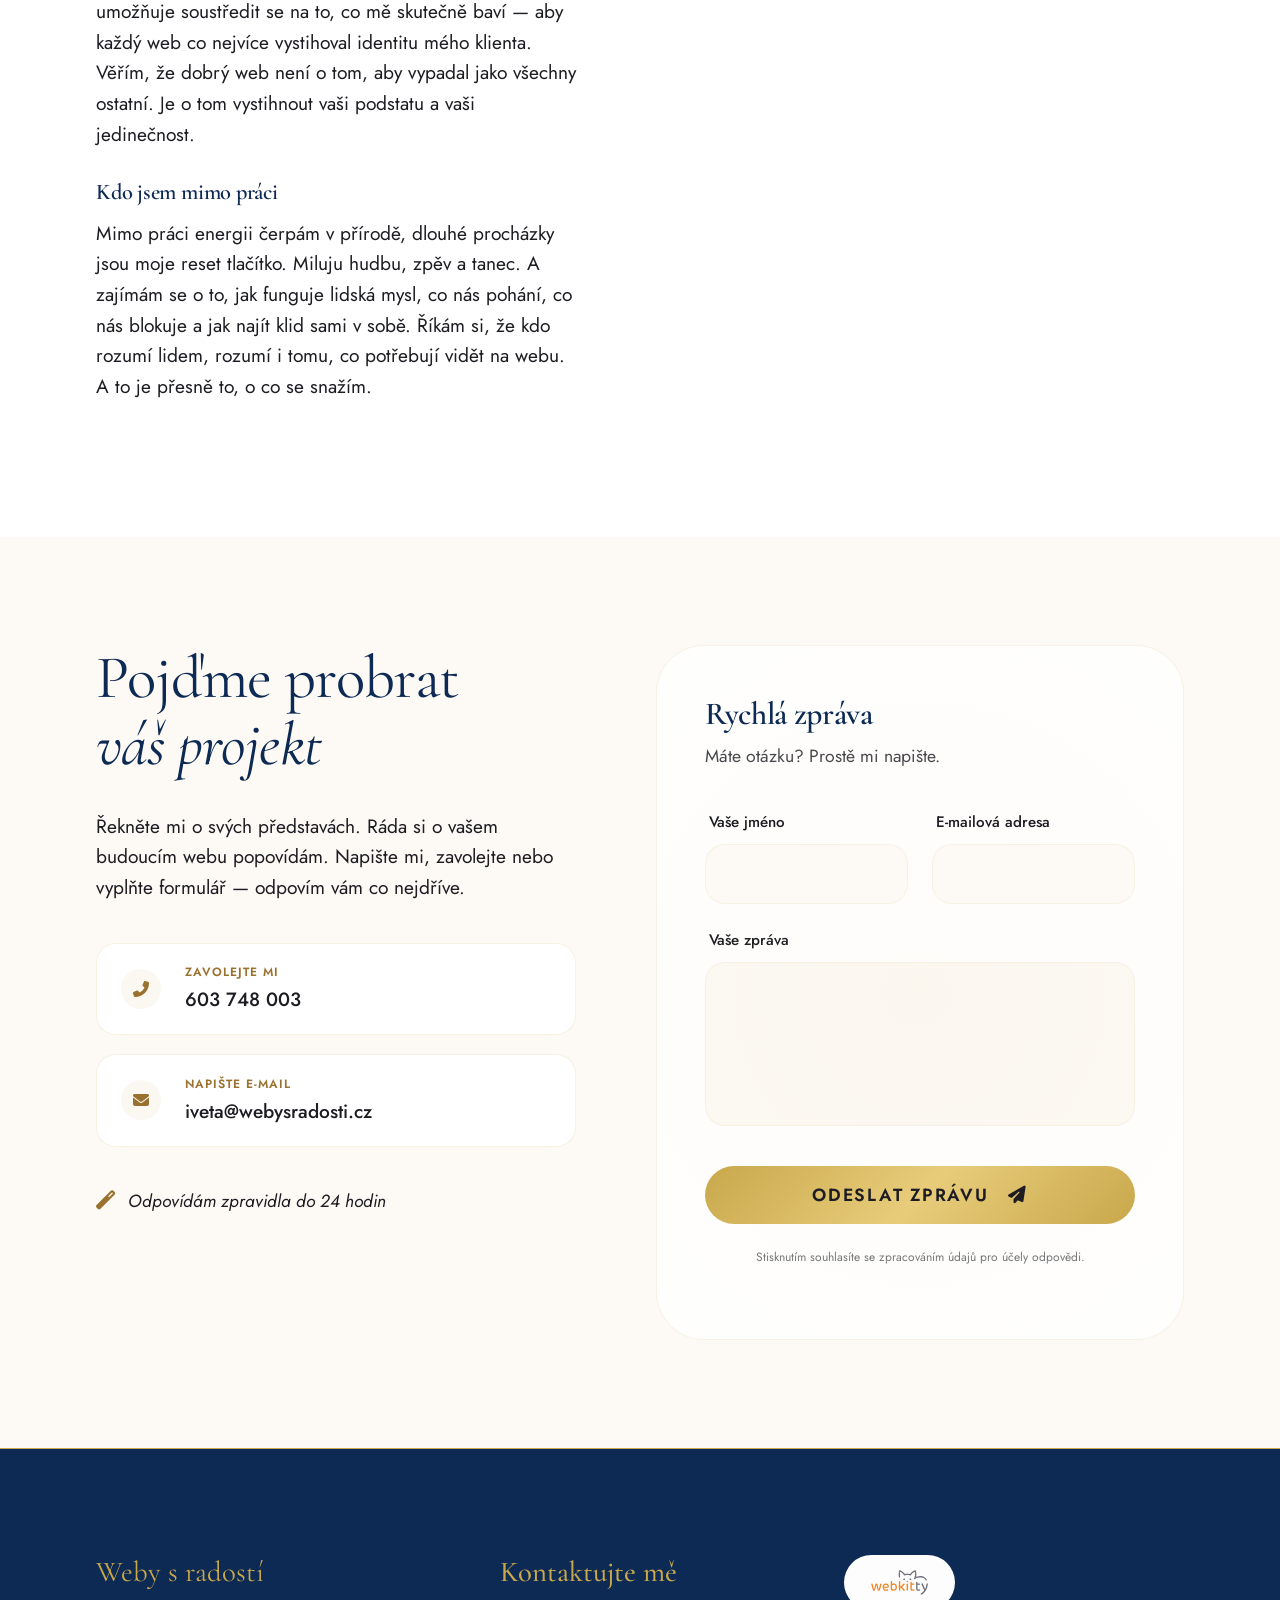
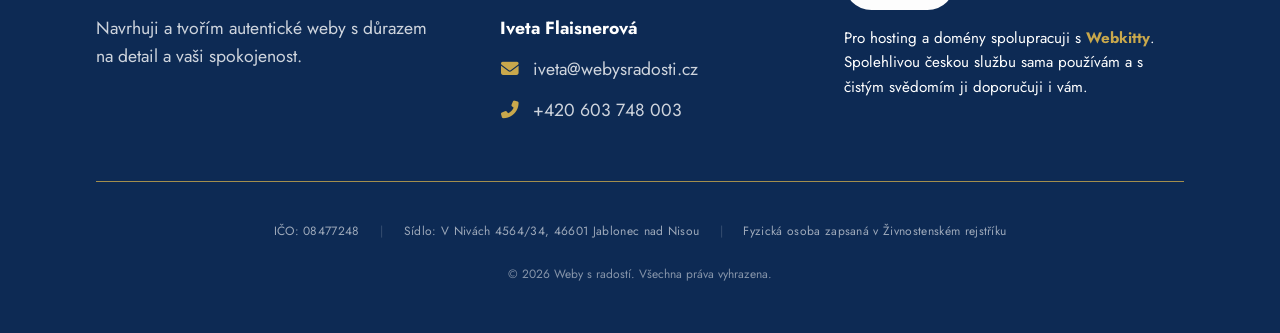
==== commit dc5c65f1: "verze 7" ====
--- a/index.html
+++ b/index.html
@@ -40,6 +40,7 @@
     <meta name="twitter:description"
         content="Chcete web, který zaujme a zároveň funguje? Pomáhám podnikatelům a malým firmám získat online prezentaci, na kterou budete rádi odkazovat.">
     <meta name="twitter:image" content="https://webysradosti.cz/Obr%C3%A1zky/social-share.png">
+    <meta name="seznam-wmt" content="qp5zuT7HadC3LXgJRBLR23snp4BMECUB" />
 
     <!-- Structured Data (JSON-LD) -->
     <script type="application/ld+json">
@@ -120,24 +121,16 @@
         <!-- Citát / Přechodová sekce -->
         <section class="section quote-divider bg-cream reveal">
             <div class="container narrow">
-                <div class="quote-content">
-
-
-                    <p class="quote-text">
-                        Ráda ladím barvy, proporce a detaily tak dlouho, dokud to nezačne ladit. Věřím, že web není jen
-                        o informacích — <strong>je o pocitu</strong>. Když se zákazník na váš web podívá a řekne si
-                        <span class="gold-italic">„tady mi je dobře“</span>. To je ten moment, který buduje důvěru. A
-                        důvěra přivádí zákazníky.
-                    </p>
-
-                    <div class="quote-separator single-line">
-                        <div class="line"></div>
-                    </div>
-
-                    <p class="quote-text">
-                        Ale stejně důležité je, abyste si to samé řekli i vy. Když uvidíte hotový web, chci aby vaše
-                        první reakce byla: <span class="gold-italic">„Jo, to je ono.“</span>
-                    </p>
+                <div class="quote-card">
+                    <div class="quote-left">
+                        <h2>Věřím, že web není jen o informacích — <span class="gold-italic">je o pocitu.</span></h2>
+                        <p>Ráda ladím barvy, proporce a detaily tak dlouho, dokud to nezačne ladit. Web musí být krásný a přehledný.</p>
+                    </div>
+                    <div class="card-divider-vertical"></div>
+                    <div class="quote-right">
+                        <p>Když se zákazník na váš web podívá a řekne si <span class="gold-italic">„tady mi je dobře“</span>. To je ten moment, který buduje důvěru. A důvěra přivádí zákazníky.</p>
+                        <p>Ale stejně důležité je, abyste si to samé řekli i vy. Když uvidíte hotový web, chci aby vaše první reakce byla: <span class="gold-italic">„Jo, to je ono.“</span></p>
+                    </div>
                 </div>
             </div>
         </section>
@@ -192,7 +185,7 @@
 
                 <div class="conclusion reveal">
                     <div class="conclusion-box">
-                        <p>Pokud jste přikývli alespoň u jedné otázky, jste na správné adrese.</p>
+                        <p>Pokud jste <span class="highlight-nod">přikývli</span> alespoň u jedné otázky, jste na správné adrese.</p>
                     </div>
                 </div>
             </div>
@@ -398,13 +391,9 @@
                                 <i class="fas fa-chevron-down toggle-icon"></i>
                             </div>
                             <div class="accordion-content">
-                                <p>Weby tvořím moderním způsobem Vibecoding. Ten sice neumožňuje přímé úpravy z vaší
-                                    strany, ale díky tomu je web bleskově rychlý, bezpečný a přesně podle vašich
-                                    představ bez jakýchkoliv omezení. Kdykoliv budete potřebovat něco změnit, stačí mi
-                                    napsat. Drobné úpravy vyřídím rychle za malý poplatek, větší změny nacením
-                                    individuálně.</p>
-                                <p style="margin-top:0.5rem">Výhodou je, že se nemusíte učit žádný složitý systém,
-                                    prostě mi napíšete, co chcete, a já to zařídím.</p>
+                                <p>Ano.</p>
+                                <p style="margin-top:0.5rem">Pro drobné úpravy textů vám doporučím jednoduchý editor. Naučím vás ho používat, zvládne ho každý.</p>
+                                <p style="margin-top:0.5rem">Pokud budete chtít větší změny, jako přidání nových sekcí nebo úpravy designu, stačí mi napsat. Změny nacením individuálně dle časové náročnosti.</p>
                             </div>
                         </div>
 
@@ -544,8 +533,6 @@
                 <div class="section-header reveal">
 
                     <h2>Pojďme si říct<br><em class="italic">o ceně</em></h2>
-                    <p>Cena je jednorázová. Po spuštění webu už za nic navíc neplatíte. Jediné, co vás čeká každý rok,
-                        je poplatek za doménu a hosting, který hradíte přímo poskytovateli.</p>
                 </div>
 
                 <div class="pricing-included-modern reveal">
@@ -630,14 +617,15 @@
 
                 <div class="pricing-footer reveal">
                     <p>Konečná cena závisí na rozsahu a požadavcích vašeho projektu, vždy nacením individuálně.</p>
+                    <p>Cena je jednorázová. Po spuštění webu už za nic navíc neplatíte. Jediné, co vás čeká každý rok, je poplatek za doménu a hosting, který hradíte přímo poskytovateli.</p>
                     <p class="gold-highlight">Líbí se vám spolupráce, ale bojíte se, že na to nemáte rozpočet? Napište
                         mi i tak, ráda se s vámi pobavím o tom, co by bylo možné. Možná společně něco vymyslíme.</p>
                 </div>
 
                 <div class="pricing-payment reveal">
                     <div class="payment-grid">
+                        <h3>Jak probíhá platba?</h3>
                         <div class="payment-info">
-                            <h2>Jak probíhá<br>platba?</h2>
                             <p>Platba probíhá bankovním převodem ve dvou částech a je navržena tak, aby byla fér pro obě
                                 strany.</p>
                             <p class="payment-note">Záloha chrání obě strany — vy víte, že práci dokončím, já vím, že
@@ -686,9 +674,8 @@
                             </div>
                             <div class="about-story">
                                 <h3>Záleží mi na detailech</h3>
-                                <p>Jsem člověk, kterému záleží na detailech. Jsem estét, ráda věci ladím do posledního
-                                    prvku a nedám pokoj, dokud to nevypadá přesně tak, jak má. Zároveň mi záleží na
-                                    přehlednosti, web musí být krásný, ale hlavně musí zákazníkům dávat smysl na první
+                                 <p>Jsem člověk, kterému záleží na detailech. Jsem estét, ráda věci ladím do posledního
+                                    prvku a nedám pokoj, dokud to nevypadá přesně tak, jak má. Web musí být krásný a přehledný, ale hlavně musí zákazníkům dávat smysl na první
                                     pohled.</p>
                             </div>
                             <div class="about-story">
--- a/css/style.css
+++ b/css/style.css
@@ -166,7 +166,8 @@
 .section-header h2,
 .section-header h3,
 .omne-text h2,
-.payment-info h2,
+.payment-grid h2,
+.payment-grid h3,
 .contact-intro h2 {
     font-family: 'Cormorant Garamond', serif !important;
     font-weight: 400 !important;
@@ -175,7 +176,8 @@
 .section-header h2 em,
 .section-header h3 em,
 .omne-text h2 em,
-.payment-info h2 em,
+.payment-grid h2 em,
+.payment-grid h3 em,
 .contact-intro h2 em,
 h2 .italic,
 h3 .italic {
@@ -307,7 +309,7 @@
     background: var(--white);
     border: var(--border-soft);
     border-radius: var(--radius-lg);
-    padding: 2rem;
+    padding: 1.5rem;
     box-shadow: none;
     transition: transform 0.3s ease;
 }
@@ -601,67 +603,105 @@
 
 
 
-/* QUOTE DIVIDER SECTION */
+/* QUOTE DIVIDER SECTION - REDESIGNED TO CARD STYLE */
 .quote-divider {
-    padding: var(--space-lg) 0;
-    text-align: center;
-}
-
-.quote-content {
+    padding: var(--space-xl) 0;
+}
+
+.quote-card {
+    background: var(--white);
+    border: var(--border-soft);
+    border-radius: var(--radius-lg);
+    padding: clamp(1.5rem, 3.5vw, 2.5rem);
+    display: flex;
+    gap: clamp(2rem, 5vw, 4.5rem);
+    text-align: left;
     max-width: 1100px;
     margin: 0 auto;
-    display: flex;
-    flex-direction: column;
-    align-items: center;
-    gap: 1.5rem;
-}
-
-.quote-text {
-    font-family: var(--font-body);
-    font-size: 1.35rem;
+    position: relative;
+    box-shadow: 0 10px 40px rgba(13, 42, 84, 0.03);
+}
+
+.quote-card .quote-left {
+    flex: 1.15;
+}
+
+.quote-card .quote-left h2 {
+    font-size: clamp(1.8rem, 3.2vw, 2.8rem);
+    line-height: 1.25;
+    margin-bottom: 2rem;
+    color: var(--blue-dark);
+    font-family: var(--font-heading);
+    font-weight: 500;
+}
+
+.quote-card .gold-italic {
+    color: var(--gold-dark);
+    font-style: italic;
+    font-weight: 400;
+}
+
+.quote-card .quote-left p {
+    font-size: var(--text-lg);
     line-height: 1.6;
-    color: #0d2a54;
-    font-style: normal;
+    color: var(--text-dark);
+    opacity: 0.85;
     margin: 0;
-    max-width: 850px;
-}
-
-.quote-text strong {
-    font-weight: 700;
-    font-style: normal;
-    color: #0d2a54;
-}
-
-.gold-italic {
-    color: var(--gold-dark);
-    font-style: normal;
-    font-weight: 500;
-}
-
-.quote-icon {
-    color: var(--gold-dark);
-    font-size: 1.2rem;
-    margin-bottom: 0.5rem;
-}
-
-.quote-separator {
-    display: flex;
-    align-items: center;
-    gap: 1.5rem;
-    width: 60%;
-    margin: 1rem 0;
-}
-
-@media (max-width: 768px) {
-    .quote-separator {
-        width: 80%;
-    }
-}
-
-.quote-separator .line {
-    flex: 1;
-    height: 1px;
-    background: linear-gradient(90deg, transparent, rgba(154, 114, 48, 0.3), transparent);
+    max-width: 100%;
+}
+
+.quote-card .card-divider-vertical {
+    width: 1px;
+    background: rgba(201, 168, 76, 0.15);
+    align-self: stretch;
+}
+
+.quote-card .quote-right {
+    flex: 0.85;
+    align-self: flex-start;
+    padding-top: 5px; /* Alignment adjustment */
+}
+
+.quote-card .quote-right p {
+    font-size: var(--text-lg);
+    line-height: 1.6;
+    color: var(--text-dark);
+    margin-bottom: 1.8rem;
+    max-width: 100%;
+}
+
+.quote-card .quote-right p:last-child {
+    margin-bottom: 0;
+}
+
+@media (max-width: 1024px) {
+    .quote-card {
+        padding: 3rem 2rem;
+        gap: 3rem;
+    }
+}
+
+@media (max-width: 992px) {
+    .quote-card {
+        flex-direction: column;
+        gap: 2.5rem;
+        padding: 2.5rem 1.8rem;
+    }
+    .quote-card .card-divider-vertical {
+        width: 100%;
+        height: 1px;
+    }
+    .quote-card .quote-left h2 {
+        font-size: clamp(1.7rem, 5vw, 2.3rem);
+    }
+    .quote-card .quote-left,
+    .quote-card .quote-right {
+        flex: none;
+        width: 100%;
+    }
+    .quote-card .quote-right {
+        padding-top: 0;
+    }
 }
 
 
@@ -796,15 +836,35 @@
 .conclusion-box {
     margin-top: 2.8rem;
     text-align: center;
+    background: var(--white);
+    padding: clamp(1.5rem, 3vw, 2.2rem);
+    border-radius: var(--radius-lg);
+    border: var(--border-soft);
+}
+
+.highlight-nod {
+    color: var(--gold-dark);
+    font-weight: 600;
+    font-style: italic;
+    position: relative;
+    display: inline-block;
+    animation: text-nod 2.5s ease-in-out infinite;
+}
+
+@keyframes text-nod {
+    0%, 100% { transform: translateY(0); }
+    15% { transform: translateY(2px); }
+    30% { transform: translateY(0); }
+    45% { transform: translateY(1px); }
+    60% { transform: translateY(0); }
 }
 
 .conclusion-box p {
     font-family: var(--font-body);
-    font-size: var(--text-lg); /* Sjednoceno na standardní body pro tuto sekci */
-    font-style: italic;
-    color: var(--gold-dark);
+    font-size: var(--text-lg);
     margin: 0;
     max-width: 100%;
+    color: var(--text-dark);
 }
 
 /* BENTO GRID MODERN - Balanced & Refined */
@@ -836,9 +896,67 @@
 }
 
 
-/* Grid Spans for Symmetrical Layout */
+/* BENTO GRID MODERN - Original 3+2 Layout (Restored & Refined) */
+.bento-grid-modern {
+    display: grid;
+    grid-template-columns: repeat(6, 1fr);
+    gap: 1.5rem;
+    max-width: 1100px;
+    margin: 0 auto;
+}
+
+.bento-card {
+    background: var(--cream);
+    border: var(--border-soft);
+    border-radius: var(--radius-lg);
+    padding: 1.5rem 1.8rem 1.8rem; /* Reduced top padding as requested */
+    display: flex;
+    flex-direction: column;
+    align-items: center; /* Centered layout */
+    text-align: center;
+    transition: border-color 0.4s ease;
+    height: 100%;
+}
+
+.bento-card:hover {
+    border-color: var(--gold-primary);
+}
+
+/* Original Spans: 3 on top, 2 on bottom */
 .bento-autenticita, .bento-lidsky, .bento-rychlost { grid-column: span 2; }
 .bento-detail, .bento-po-spusteni { grid-column: span 3; }
+
+.bento-icon-wrapper {
+    margin-bottom: 1.5rem; /* Consistent spacing between icon and text */
+    width: 140px; /* Restored large size */
+    height: 140px;
+    display: flex;
+    align-items: center;
+    justify-content: center;
+}
+
+.bento-custom-icon {
+    width: 140px; /* Restored to 140px as per 'original' prominence */
+    height: 140px;
+    object-fit: contain;
+}
+
+.bento-info {
+    width: 100%;
+}
+
+.bento-info h3 {
+    font-size: 1.25rem;
+    margin-bottom: 1rem;
+    color: var(--blue-dark);
+}
+
+.bento-info p {
+    font-size: 1rem;
+    line-height: 1.5;
+    margin: 0;
+    color: var(--text-dark);
+}
 
 @media (max-width: 992px) {
     .bento-grid-modern {
@@ -854,68 +972,6 @@
     .bento-grid-modern {
         grid-template-columns: 1fr;
     }
-}
-
-/* Shared Styles for all Bento Cards */
-.bento-autenticita, .bento-lidsky, .bento-rychlost, .bento-detail, .bento-po-spusteni { 
-    background: var(--cream); 
-    border: var(--border-soft); /* Soft gold border to define them on light bg */
-}
-
-.bento-icon-wrapper {
-    margin-bottom: 2rem;
-    height: 140px; /* Further increased for SVG prominence */
-    display: flex;
-    align-items: center;
-    justify-content: center; /* Center icon within wrapper */
-}
-
-.bento-custom-icon {
-    height: 140px; /* Large icons as requested */
-    width: auto;
-    object-fit: contain;
-    transition: transform 0.4s cubic-bezier(0.175, 0.885, 0.32, 1.275);
-}
-
-/* .bento-card:hover .bento-custom-icon removed to reduce visual noise */
-.bento-card:hover .bento-custom-icon {
-    transform: none;
-}
-
-
-.bento-info {
-    width: 100%;
-}
-
-.bento-info h3 { 
-    font-size: var(--text-xl); /* Normalized from 1.5rem to 1.25rem for consistency */
-    margin-bottom: 1rem; 
-    font-family: var(--font-body);
-    font-weight: 600;
-    text-align: center;
-}
-
-.bento-info p { 
-    margin: 0; 
-    font-size: var(--text-base); /* 16px */
-    line-height: 1.6;
-    opacity: 0.85; 
-    text-align: left;
-}
-
-.bento-info p:last-child {
-    margin-bottom: 0;
-}
-
-@media (max-width: 1024px) {
-    .bento-grid-modern { grid-template-columns: repeat(4, 1fr); }
-    .bento-autenticita, .bento-lidsky, .bento-rychlost { grid-column: span 2; }
-    .bento-detail, .bento-po-spusteni { grid-column: span 2; }
-}
-
-@media (max-width: 768px) {
-    .bento-grid-modern { grid-template-columns: 1fr; }
-    .bento-card { grid-column: span 1 !important; }
 }
 
 /* Compact section padding for refined look */
@@ -1394,7 +1450,7 @@
 .pricing-included-modern {
     margin-bottom: 2.8rem;
     background: var(--white);
-    padding: 3rem;
+    padding: 2rem;
     border-radius: var(--radius-lg);
     border: var(--border-soft);
     box-shadow: none;
@@ -1484,11 +1540,11 @@
 
 .pricing-card-modern {
     background: var(--white);
-    padding: 3rem 2.5rem 2rem;
+    padding: 2rem 1.8rem 1.5rem;
     border-radius: var(--radius-lg);
     border: var(--border-accent); /* Gentler 1px gold border */
     flex: 1;
-    max-width: 450px;
+    max-width: 585px;
     display: flex;
     flex-direction: column;
     align-items: center; 
@@ -1527,19 +1583,20 @@
     color: var(--gold-dark);
     margin-top: 1rem; 
     position: relative;
-    display: inline-block;
-    padding-bottom: 15px;
+    display: block;
+    width: 100%;
+    padding-bottom: 1rem;
+    margin-bottom: 1rem;
 }
 
 .card-head .price::after {
     content: '';
     position: absolute;
     bottom: 0;
-    left: 50%;
-    transform: translateX(-50%);
-    width: 115%;
+    left: 0;
+    width: 100%;
     height: 1px;
-    background: linear-gradient(90deg, transparent, var(--gold-primary), transparent);
+    background: rgba(201, 168, 76, 0.15);
     border-radius: 1px;
 }
 
@@ -1579,15 +1636,16 @@
 /* btn-secondary removed */
 
 .pricing-footer {
-    margin-top: 2.8rem;
+    margin: 2.8rem auto 0;
     text-align: left;
-    max-width: 800px;
+    max-width: 100%; /* Šířka celého kontejneru */
 }
 
 .pricing-footer p {
     font-size: var(--text-lg);
     opacity: 1;
     line-height: 1.6;
+    max-width: none;
 }
 
 .gold-highlight {
@@ -1601,32 +1659,49 @@
 
 /* Pricing Payment Redesign */
 .pricing-payment {
-    margin-top: 4.2rem;
-    padding: 2.8rem;
+    margin: 3rem auto 0;
+    max-width: 100%; /* Šířka celého kontejneru */
+    padding: 1.5rem;
     background: var(--white);
-    border-radius: var(--radius-xl);
+    border-radius: var(--radius-lg);
     border: var(--border-soft);
     box-shadow: none;
 }
 
 .payment-grid {
     display: grid;
-    grid-template-columns: 1fr 1.2fr;
-    gap: 4rem;
-    align-items: center;
-}
-
-.payment-info h2 {
-    margin-bottom: 1.5rem !important;
-    font-size: clamp(2rem, 3.5vw, 3rem);
+    grid-template-columns: 0.8fr 1.2fr;
+    gap: 0 2rem;
+    align-items: start;
+}
+
+.payment-grid h3 {
+    grid-row: 1;
+    grid-column: 1;
+    margin-bottom: 0.8rem !important;
+    font-size: clamp(1.5rem, 2.5vw, 2rem);
     text-align: left;
 }
 
+.payment-info {
+    grid-row: 2;
+    grid-column: 1;
+}
+
+.payment-steps {
+    grid-row: 2;
+    grid-column: 2;
+    display: flex;
+    flex-direction: row;
+    gap: 1rem;
+}
+
+/* payment-info p and payment-note styles remain the same */
 .payment-info p {
-    font-size: var(--text-lg);
+    font-size: var(--text-base);
     line-height: 1.6;
     color: var(--text-dark);
-    margin-bottom: 2rem;
+    margin-bottom: 1.2rem;
     max-width: 100%;
 }
 
@@ -1638,18 +1713,13 @@
     margin-bottom: 0 !important;
 }
 
-.payment-steps {
-    display: flex;
-    flex-direction: column;
-    gap: 1.5rem;
-}
-
 .payment-step {
     background: var(--cream);
-    padding: 2.22rem;
-    border-radius: var(--radius-lg);
+    padding: 1.2rem;
+    border-radius: var(--radius-md);
     border: var(--border-soft);
     transition: all 0.4s ease;
+    flex: 1;
 }
 
 .payment-step:hover {
@@ -1667,7 +1737,7 @@
 
 .step-percentage {
     font-family: var(--font-body);
-    font-size: 2.2rem;
+    font-size: 1.8rem;
     font-weight: 400;
     font-style: italic;
     color: var(--gold-dark);
@@ -1693,26 +1763,34 @@
 @media (max-width: 992px) {
     .payment-grid {
         grid-template-columns: 1fr;
-        gap: 3rem;
+        gap: 0;
+    }
+    
+    .payment-grid h3 {
+        grid-row: 1;
+    }
+    
+    .payment-info {
+        grid-row: 2;
+    }
+    
+    .payment-steps {
+        grid-row: 3;
+        margin-top: 1rem;
     }
     
     .pricing-payment {
-        padding: 3rem 2rem;
-    }
-    
-    .payment-info h2 {
-        text-align: left;
-    }
-    
-    .payment-info p {
-        text-align: left;
-        margin-inline: 0;
-    }
-    
-    .payment-step:hover {
-        border-color: var(--gold-primary);
-    }
-}
+        padding: 1.5rem;
+        margin-top: 2rem;
+    }
+}
+
+@media (max-width: 600px) {
+    .payment-steps {
+        flex-direction: column;
+    }
+}
+
 
 /* O MNĚ OVERLAP */
 .omne-overlap-layout {
@@ -2115,7 +2193,7 @@
     left: 0;
     width: 100%;
     height: 0.5px;
-    background: linear-gradient(90deg, transparent, var(--gold-primary), transparent);
+    background: var(--gold-primary);
 }
 
 .footer-grid {
@@ -2226,7 +2304,7 @@
 
 .footer-divider {
     height: 1px;
-    background: linear-gradient(90deg, transparent, var(--gold-primary), transparent);
+    background: var(--gold-primary);
     margin-bottom: 2.5rem;
     opacity: 0.8;
 }
@@ -2481,9 +2559,9 @@
         align-items: center;
     }
 
-    .pricing-card-modern {
-        width: 100%;
-        max-width: 400px;
+    .pricing-card-modern,
+    .pricing-footer {
+        max-width: 100%;
     }
 }
 
@@ -2505,10 +2583,9 @@
         justify-content: center;
     }
 
-    .pricing-card-modern {
-        width: 100%;
-        max-width: 450px;
-        margin-inline: auto;
+    .pricing-card-modern,
+    .pricing-footer {
+        max-width: 100%;
     }
 
     .pain-point-item:hover {
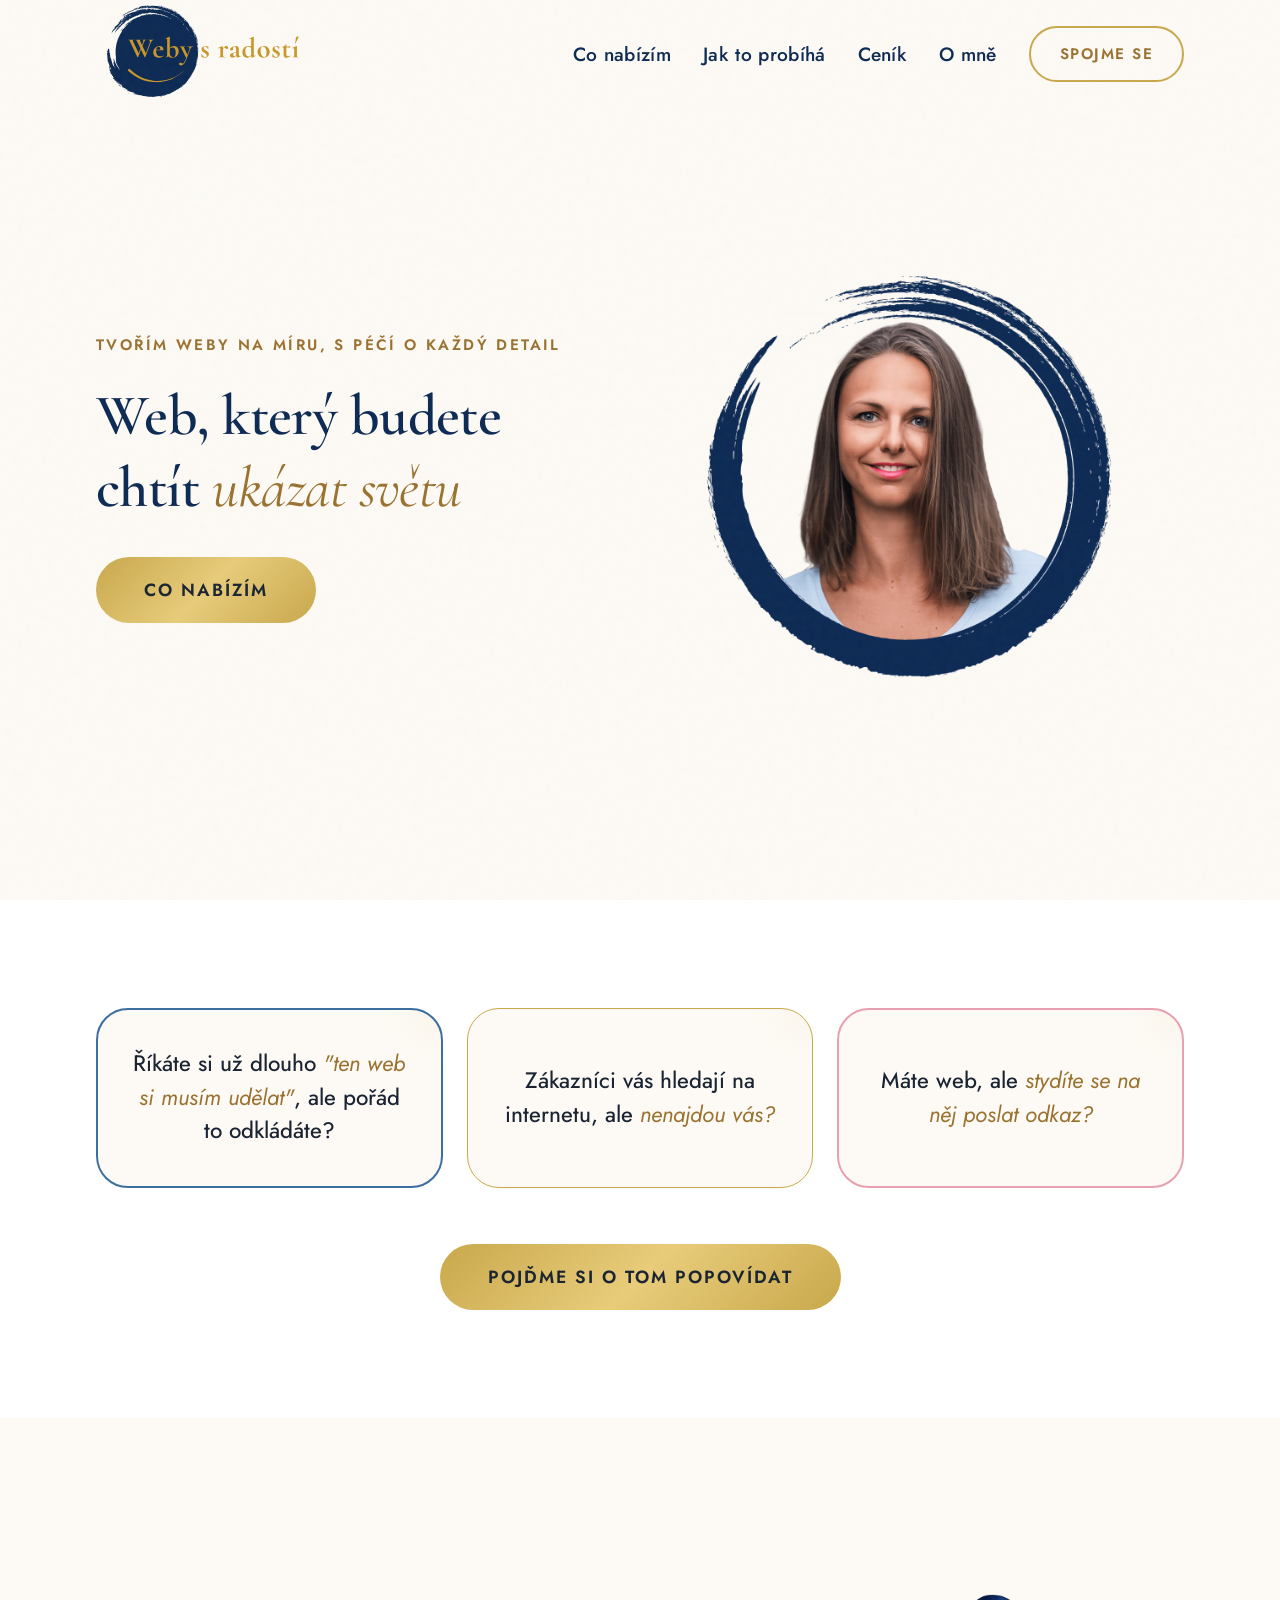
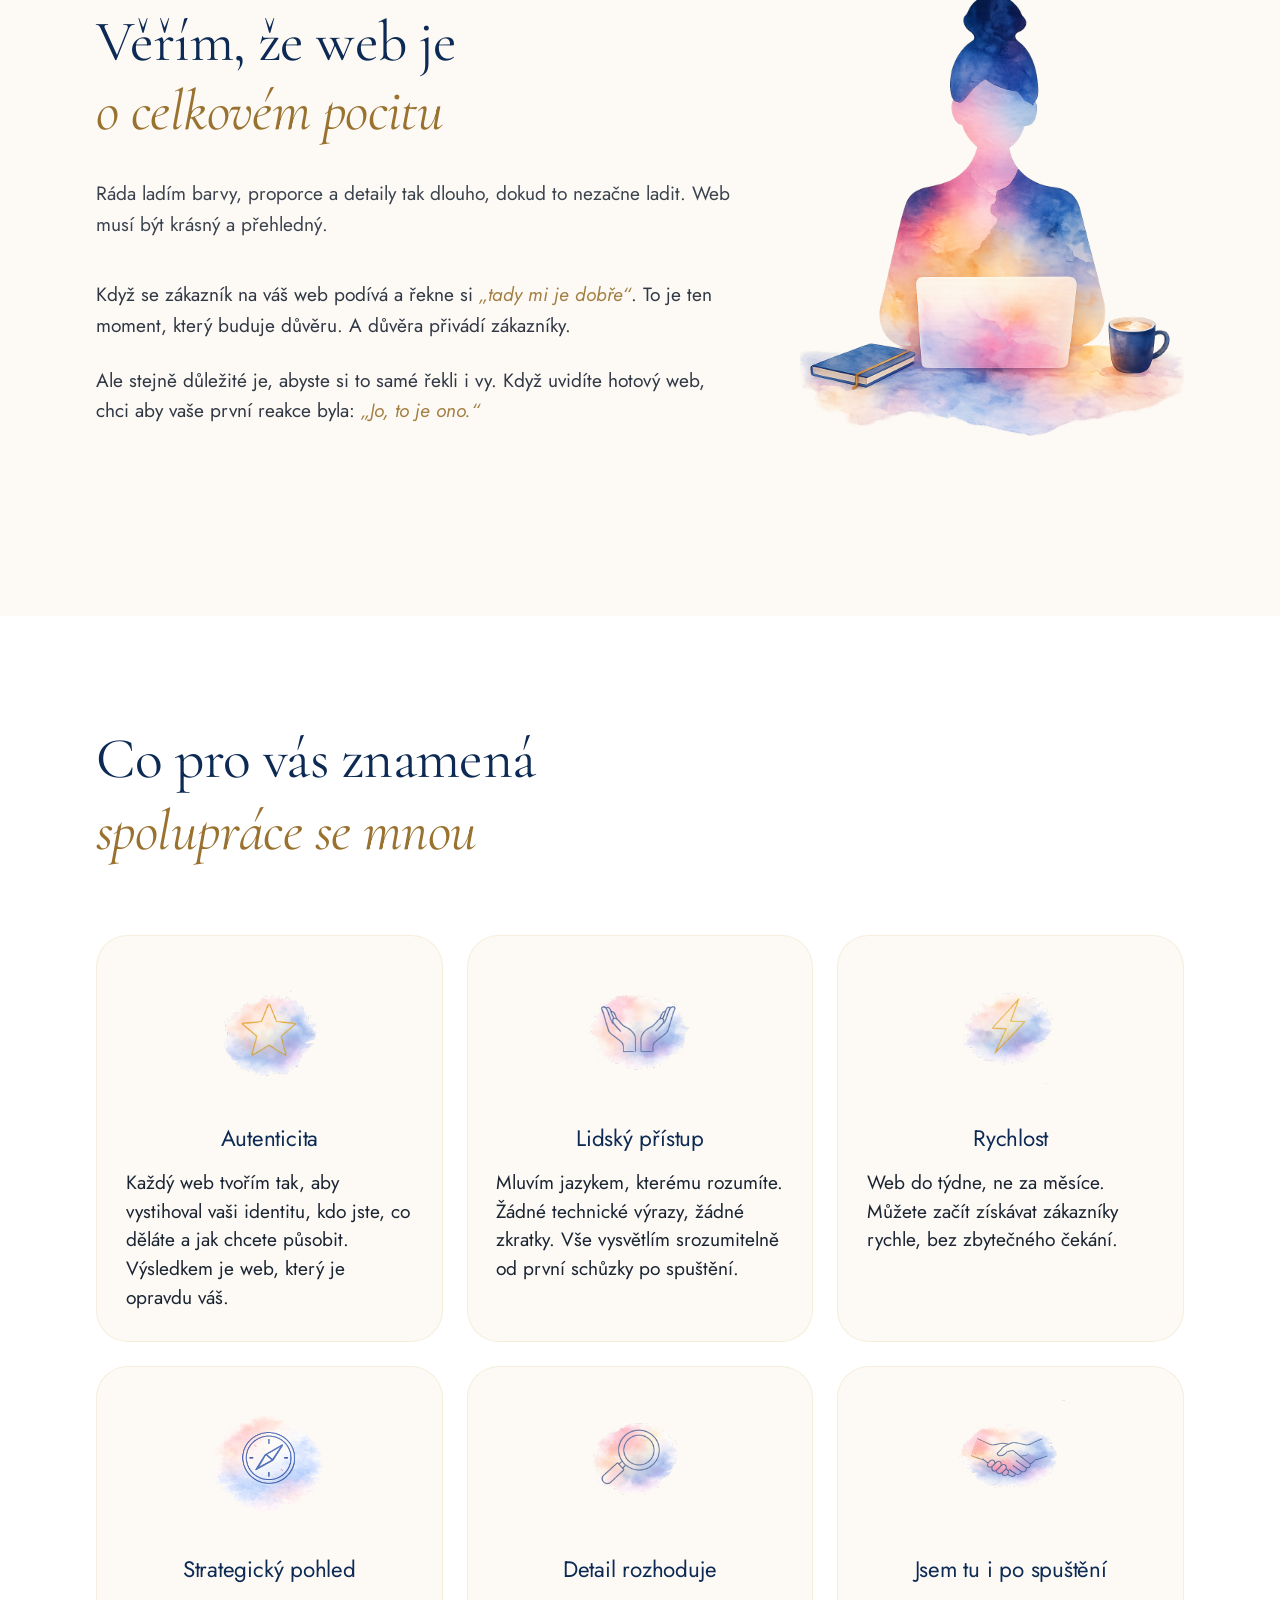
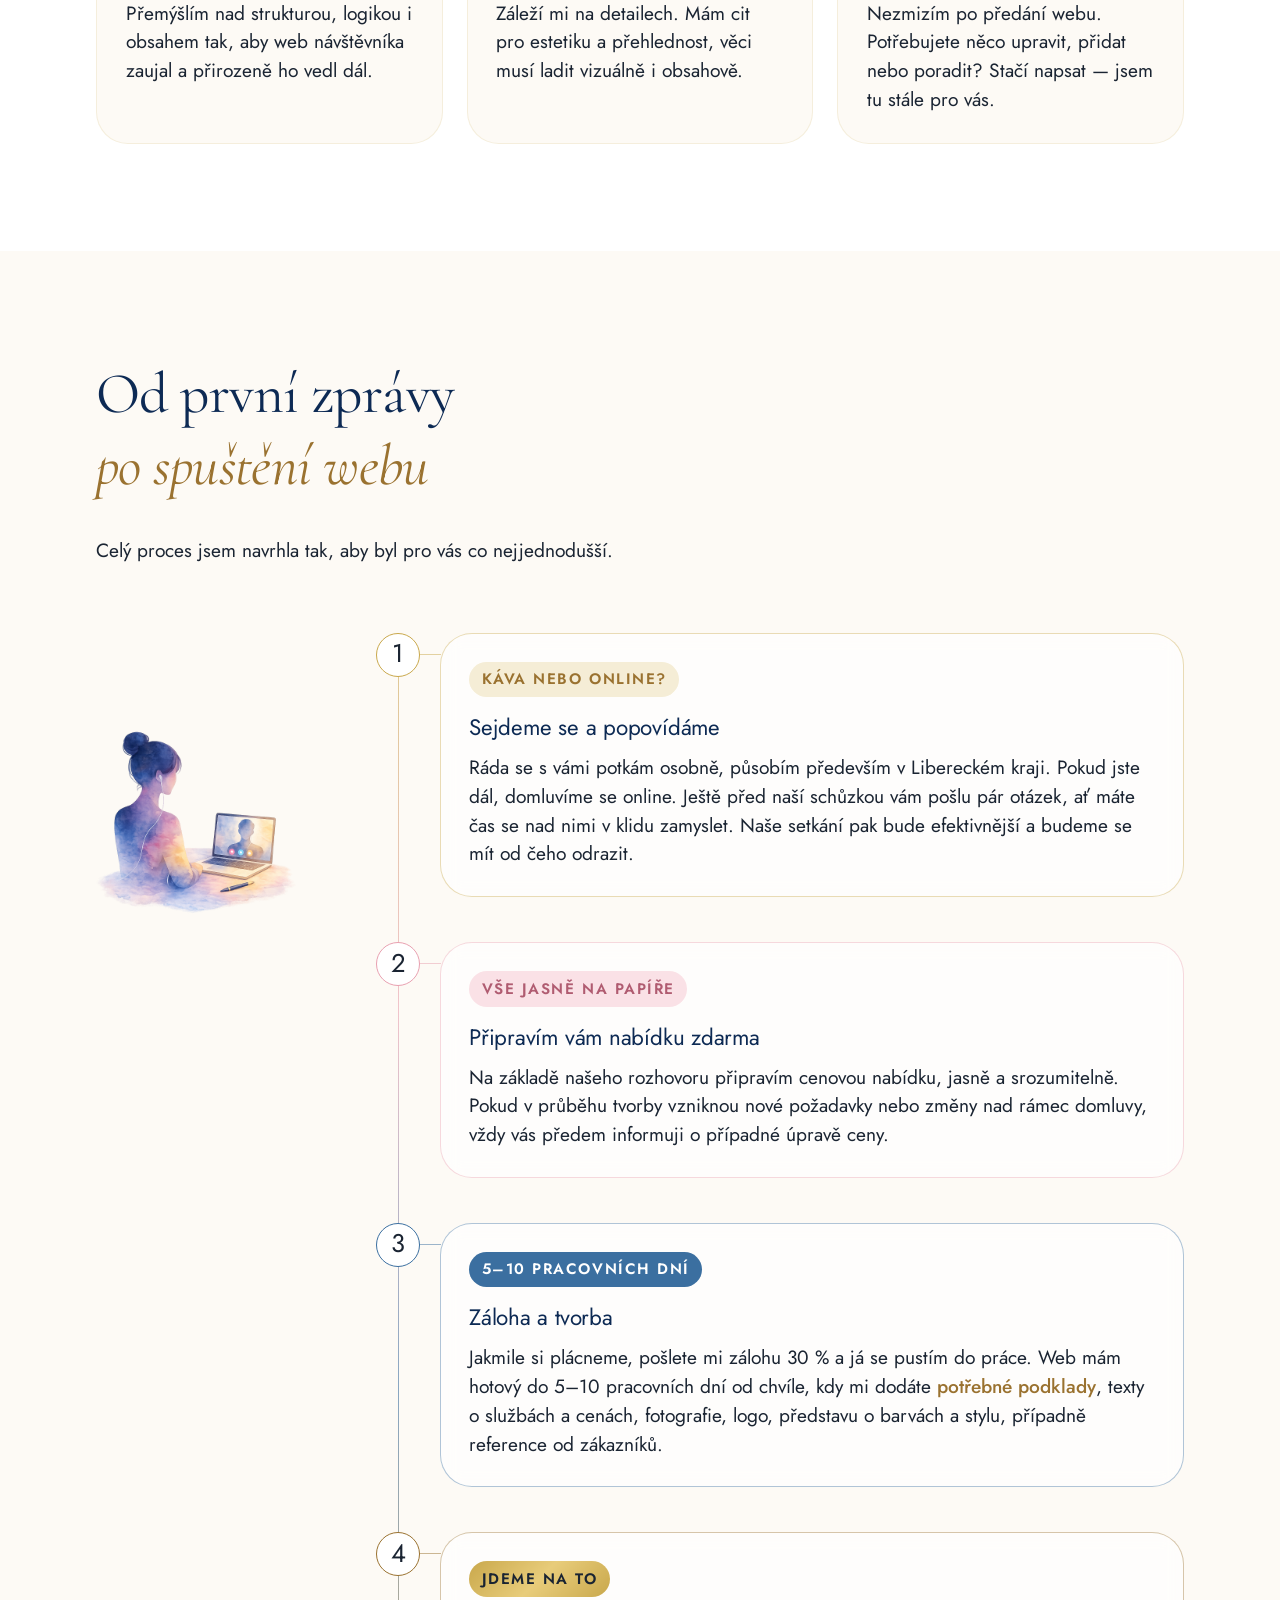
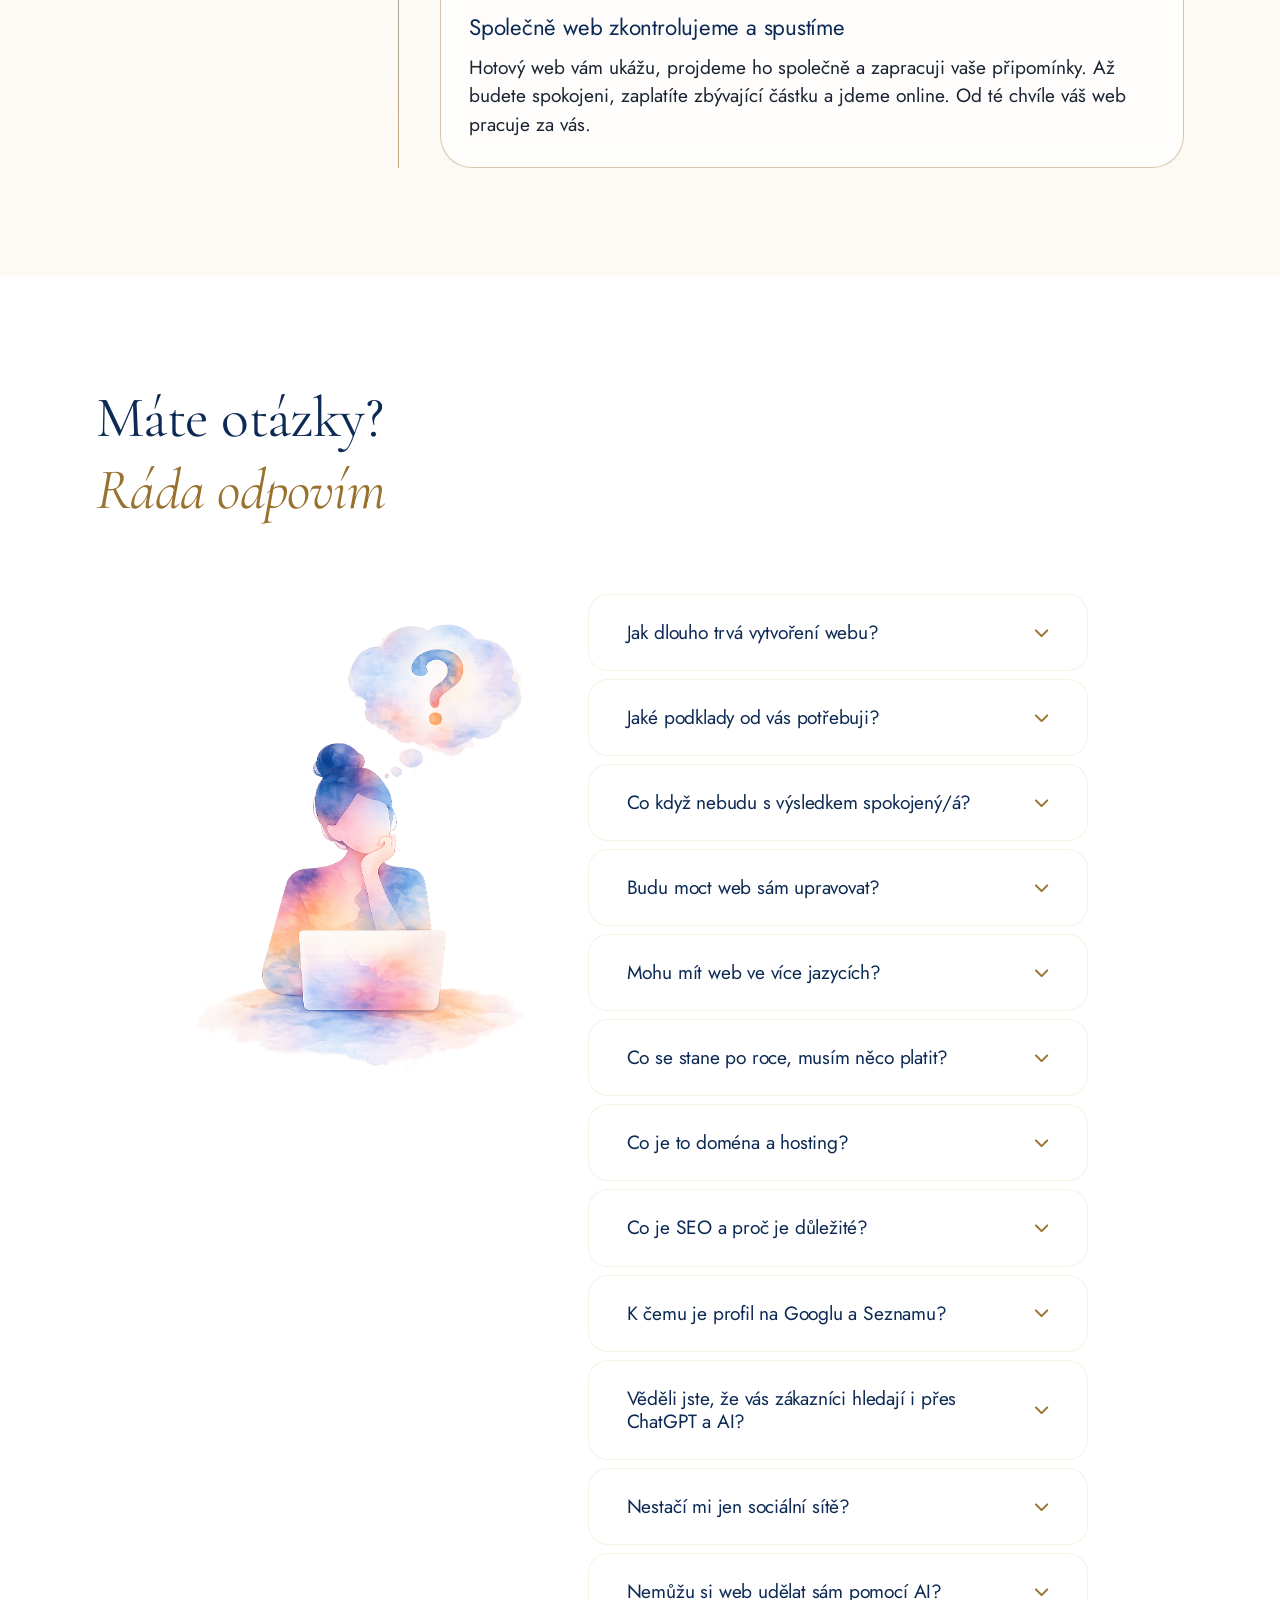
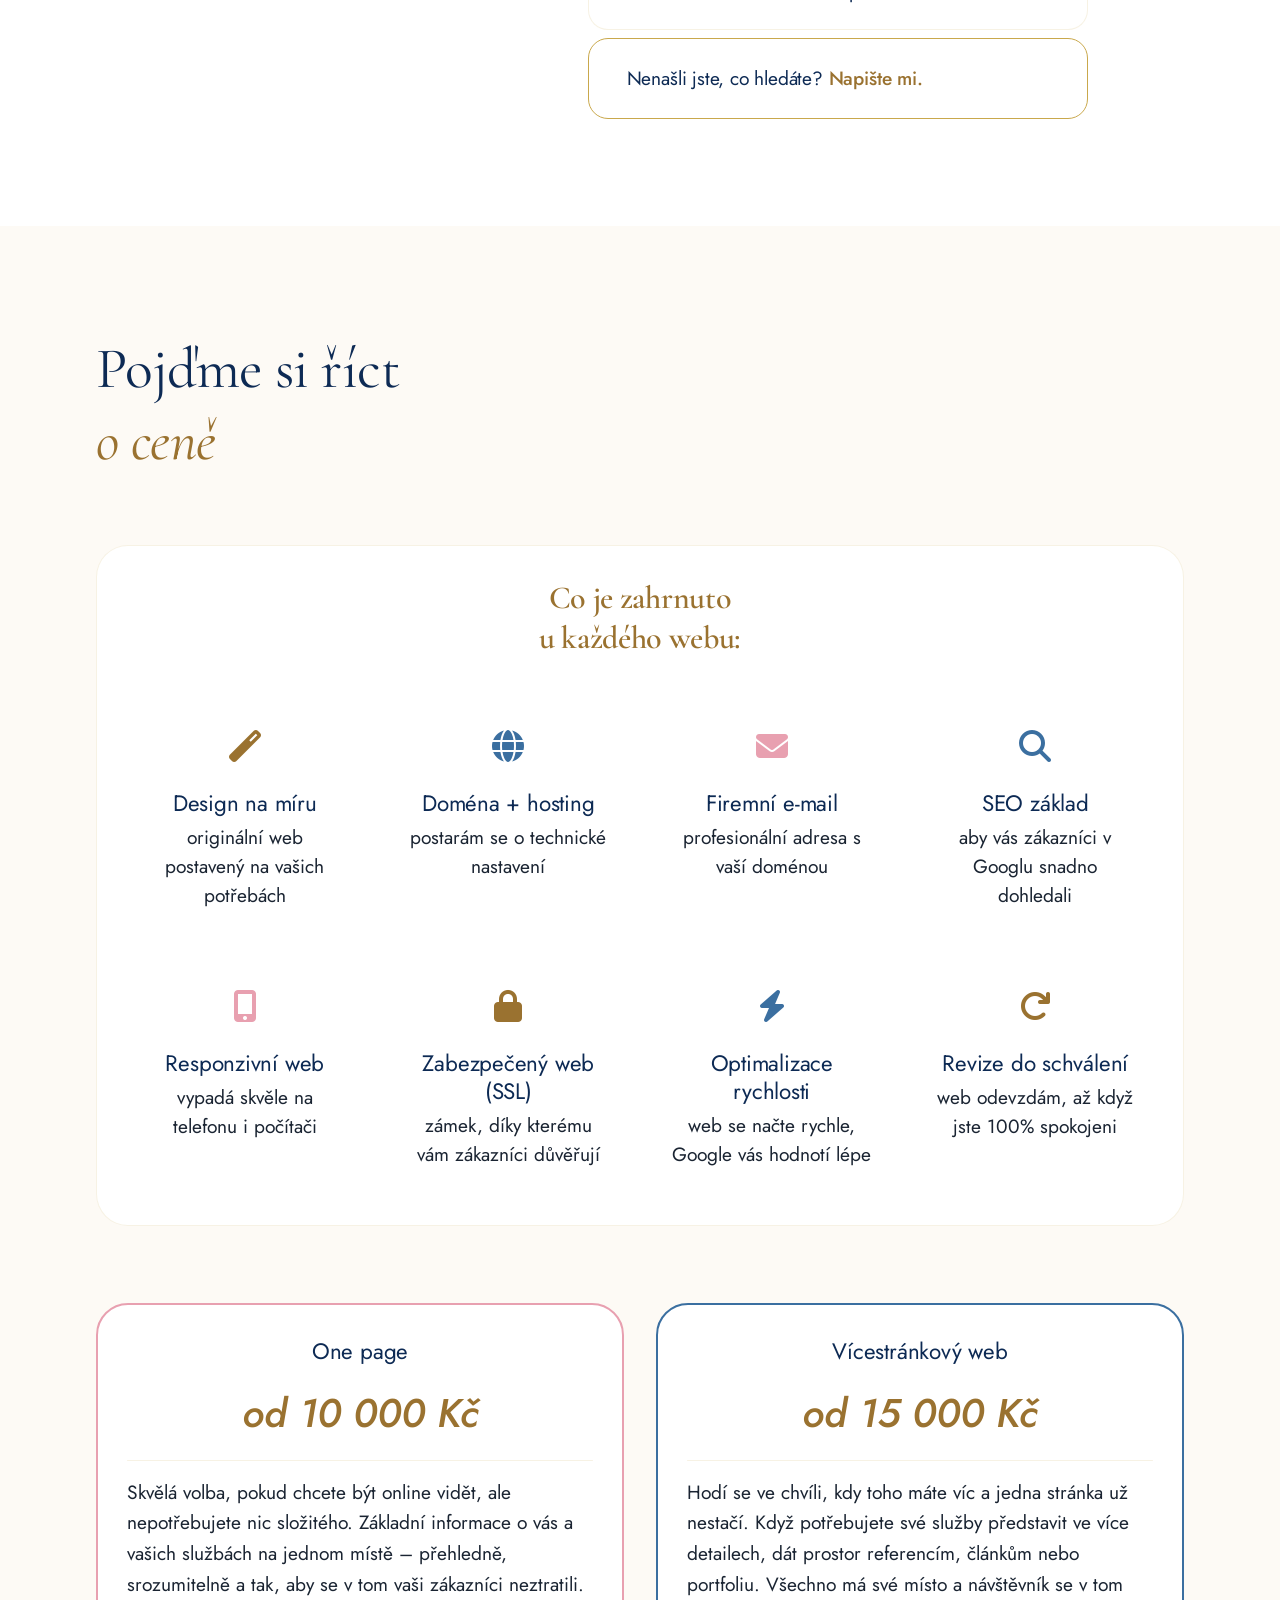
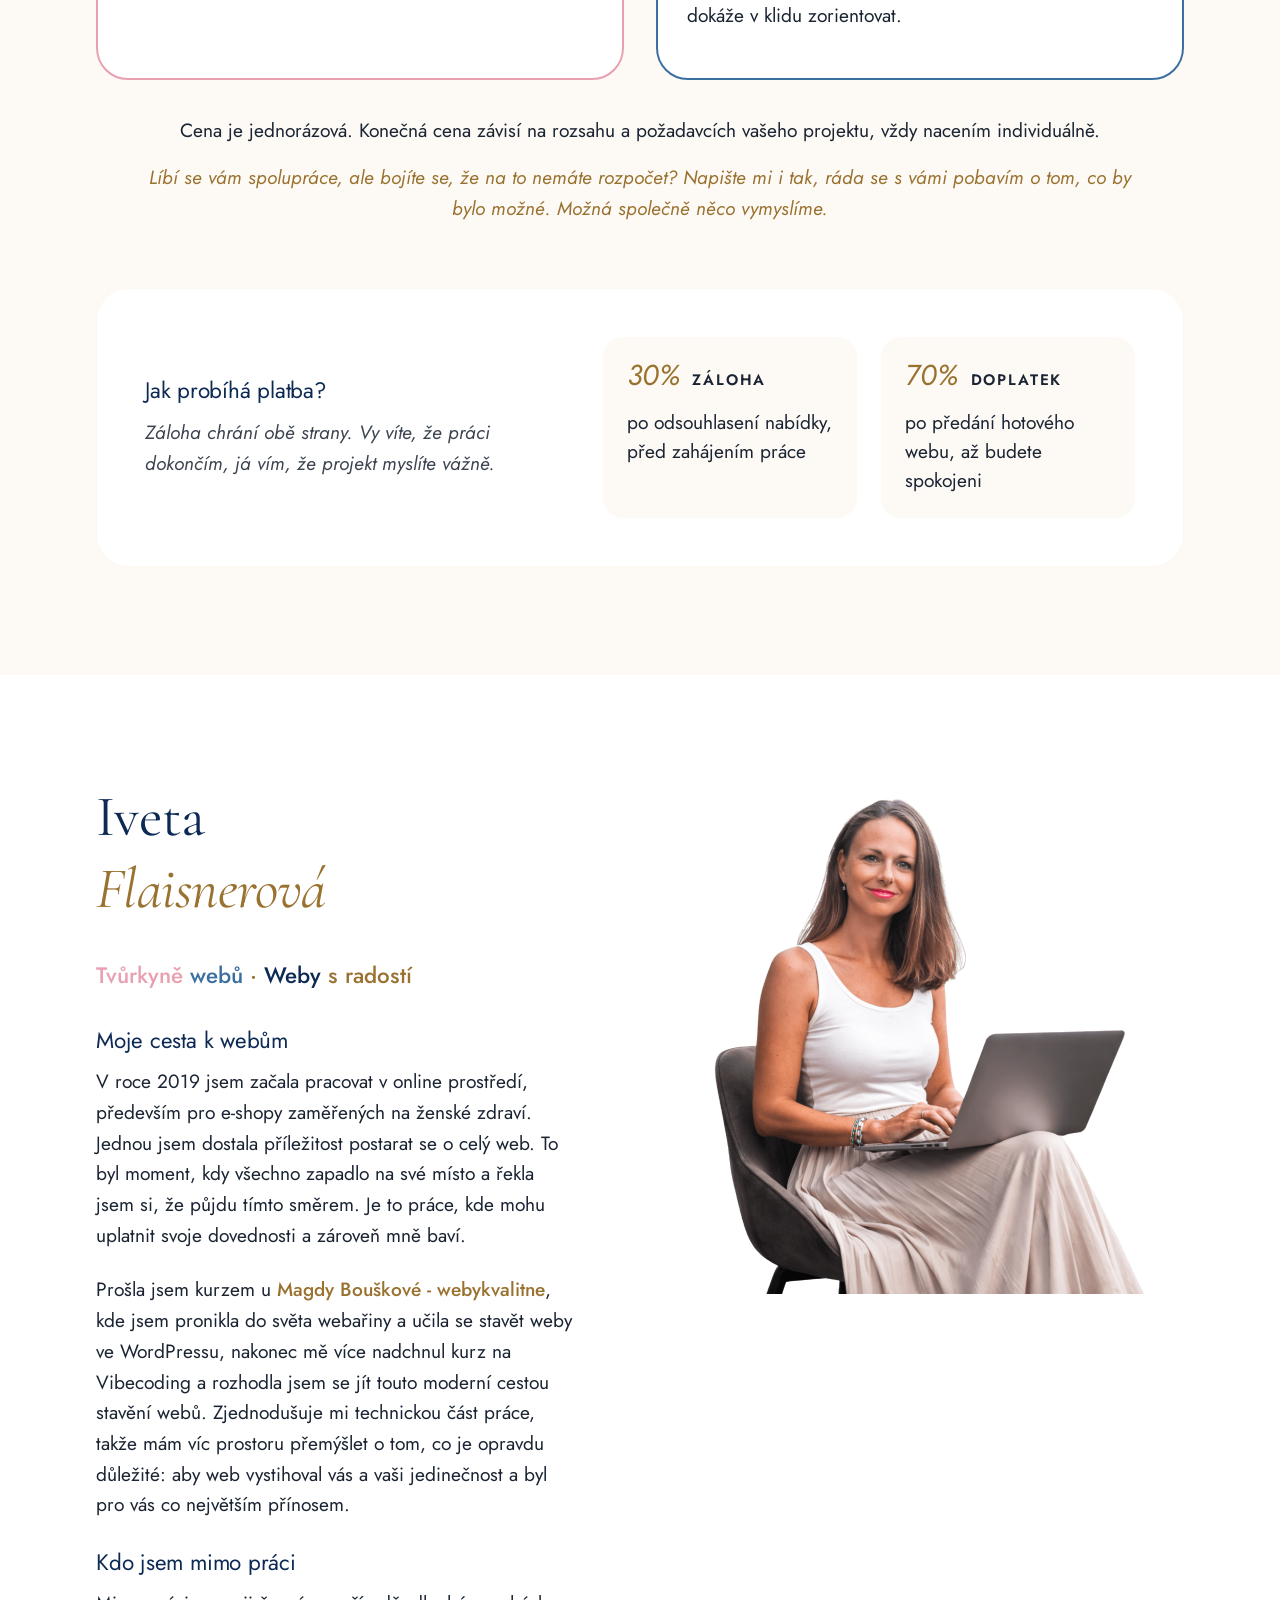
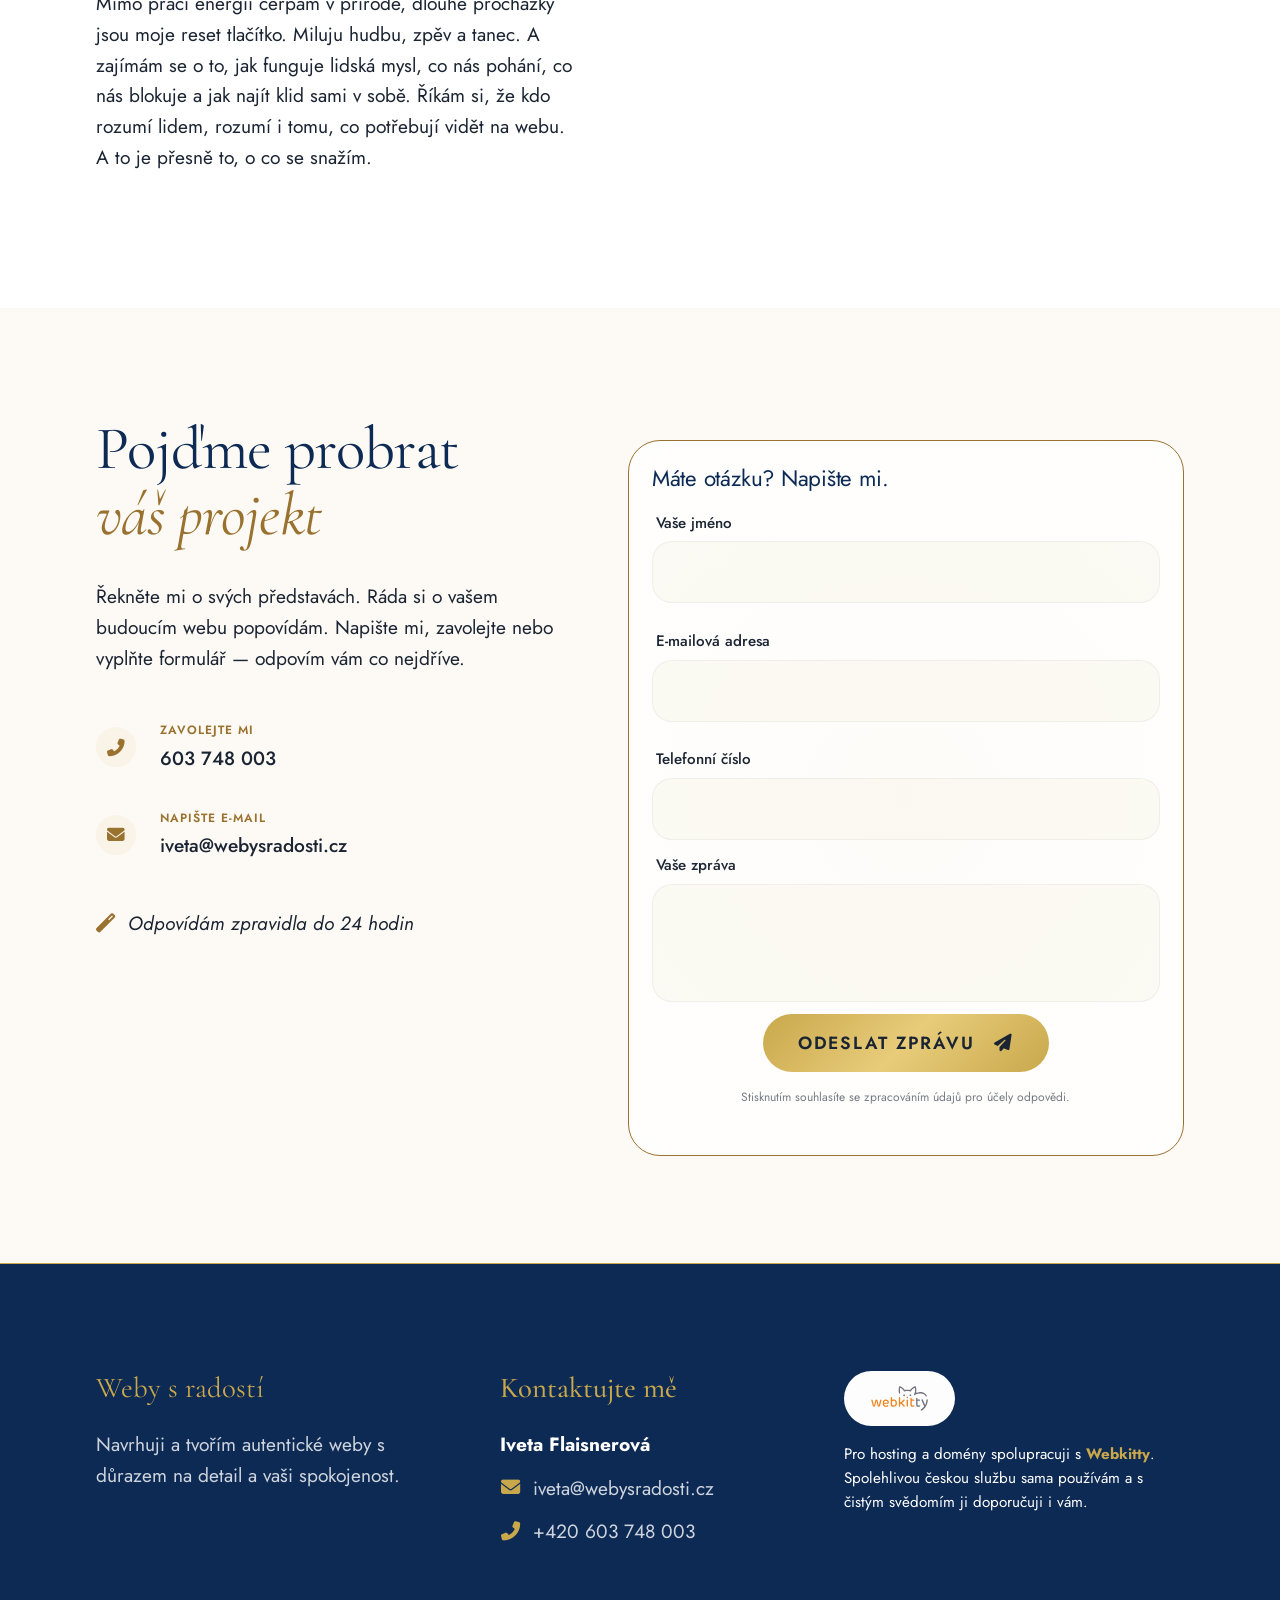
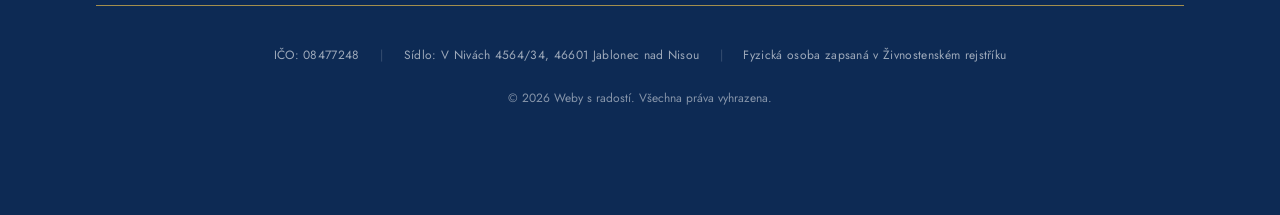
==== commit 6db27f2a: "verze 8" ====
--- a/index.html
+++ b/index.html
@@ -21,7 +21,7 @@
     <link rel="stylesheet" href="https://cdnjs.cloudflare.com/ajax/libs/font-awesome/6.4.0/css/all.min.css">
 
     <!-- Styles -->
-    <link rel="stylesheet" href="css/style.css">
+    <link rel="stylesheet" href="css/style.css?v=2.1">
 
     <!-- Open Graph Meta Tags -->
     <meta property="og:title" content="Weby s radostí | Weby tvořené s péčí a osobním přístupem">
@@ -40,7 +40,7 @@
     <meta name="twitter:description"
         content="Chcete web, který zaujme a zároveň funguje? Pomáhám podnikatelům a malým firmám získat online prezentaci, na kterou budete rádi odkazovat.">
     <meta name="twitter:image" content="https://webysradosti.cz/Obr%C3%A1zky/social-share.png">
-    <meta name="seznam-wmt" content="qp5zuT7HadC3LXgJRBLR23snp4BMECUB" />
+    <meta name="seznam-wmt" content="2Ri2PCoKmH1NZXDr4kToIFmhV7Wqndme" />
 
     <!-- Structured Data (JSON-LD) -->
     <script type="application/ld+json">
@@ -117,79 +117,54 @@
             </div>
         </section>
 
-
-        <!-- Citát / Přechodová sekce -->
-        <section class="section quote-divider bg-cream reveal">
-            <div class="container narrow">
-                <div class="quote-card">
-                    <div class="quote-left">
-                        <h2>Věřím, že web není jen o informacích — <span class="gold-italic">je o pocitu.</span></h2>
-                        <p>Ráda ladím barvy, proporce a detaily tak dlouho, dokud to nezačne ladit. Web musí být krásný a přehledný.</p>
-                    </div>
-                    <div class="card-divider-vertical"></div>
-                    <div class="quote-right">
-                        <p>Když se zákazník na váš web podívá a řekne si <span class="gold-italic">„tady mi je dobře“</span>. To je ten moment, který buduje důvěru. A důvěra přivádí zákazníky.</p>
-                        <p>Ale stejně důležité je, abyste si to samé řekli i vy. Když uvidíte hotový web, chci aby vaše první reakce byla: <span class="gold-italic">„Jo, to je ono.“</span></p>
-                    </div>
+        <!-- Sekce: Tohle možná znáte (Problém) -->
+        <section class="section questions-section bg-light" id="co-nabizim">
+            <div class="container questions-inner reveal">
+                <div class="questions-grid">
+                    <div class="question-card border-blue">
+                        <p>Říkáte si už dlouho <span class="italic-gold">"ten web si musím udělat"</span>, ale pořád to odkládáte?</p>
+                    </div>
+                    <div class="question-card border-gold">
+                        <p>Zákazníci vás hledají na internetu, ale <span class="italic-gold">nenajdou vás?</span></p>
+                    </div>
+                    <div class="question-card border-pink">
+                        <p>Máte web, ale <span class="italic-gold">stydíte se na něj poslat odkaz?</span></p>
+                    </div>
+                </div>
+
+                <div class="conclusion-cta-wrapper reveal fade-only">
+                    <a href="#spojme-se" class="btn btn-primary btn-large btn-tracked">Pojďme si o tom popovídat</a>
                 </div>
             </div>
         </section>
 
-
-        <section class="section poznate-se" id="co-nabizim">
+        <!-- Pocit / Přechodová sekce -->
+        <section class="section feeling-section bg-cream">
+
+
             <div class="container">
-                <div class="section-header reveal">
-                    <h2>Tohle možná znáte<br><em class="italic">až moc dobře...</em></h2>
-                </div>
-
-                <div class="pain-points-grid reveal">
-                    <div class="pain-points-content">
-                        <div class="pain-points-list-vertical">
-                            <div class="pain-point-item reveal">
-                                <p>Říkáte si už dlouho "ten web si musím udělat", ale pořád to odkládáte?</p>
-                            </div>
-                            <div class="pain-point-item reveal">
-                                <p>Zákazníci vás hledají na internetu, ale nenajdou vás?</p>
-                            </div>
-                            <div class="pain-point-item reveal">
-                                <p>Posíláte každému zákazníkovi znovu a znovu stejné informace o sobě a svých službách?
-                                </p>
-                            </div>
-                            <div class="pain-point-item reveal">
-                                <p>Máte web, ale stydíte se na něj poslat odkaz?</p>
-                            </div>
-                            <div class="pain-point-item reveal">
-                                <p>Platíte za reklamu, ale nemáte kam zákazníky poslat?</p>
-                            </div>
-                            <div class="pain-point-item reveal">
-                                <p>Spoléháte jen na doporučení od známých, ale chcete oslovit i nové zákazníky?</p>
-                            </div>
-                            <div class="pain-point-item reveal">
-                                <p>Máte skvělé reference, ale nikde nejsou vidět?</p>
-                            </div>
-                            <div class="pain-point-item reveal">
-                                <p>Chcete rozšířit podnikání, ale nevíte, jak oslovit lidi, kteří vás ještě neznají?</p>
-                            </div>
-                        </div>
-                    </div>
-
-                    <div class="pain-points-visual-wrapper reveal">
-                        <div class="visual-card transparent">
-                            <div class="visual-image">
-                                <img src="Obrázky/ilsutrace do sekce problematika.png"
-                                    alt="Ilustrace k sekci problémů s webem - Weby s radostí" loading="lazy" width="450" height="560">
-                            </div>
-                        </div>
-                    </div>
-                </div>
-
-                <div class="conclusion reveal">
-                    <div class="conclusion-box">
-                        <p>Pokud jste <span class="highlight-nod">přikývli</span> alespoň u jedné otázky, jste na správné adrese.</p>
+                <div class="feeling-grid reveal">
+                    <div class="feeling-content">
+                        <h2>Věřím, že web je<br><span class="gold-italic">o celkovém pocitu</span></h2>
+                        <p class="feeling-lead">Ráda ladím barvy, proporce a detaily tak dlouho, dokud to nezačne ladit. Web musí být krásný a přehledný.</p>
+                        
+                        <div class="feeling-details">
+                            <p>Když se zákazník na váš web podívá a řekne si <span class="gold-italic">„tady mi je dobře“</span>. To je ten moment, který buduje důvěru. A důvěra přivádí zákazníky.</p>
+                            <p>Ale stejně důležité je, abyste si to samé řekli i vy. Když uvidíte hotový web, chci aby vaše první reakce byla: <span class="gold-italic">„Jo, to je ono.“</span></p>
+                        </div>
+                    </div>
+                    
+                    <div class="feeling-visual">
+                        <div class="visual-image">
+                            <img src="Obrázky/ilsutrace do sekce problematika.png" 
+                                 alt="Ilustrace k sekci pocitu z webu - Weby s radostí" 
+                                 loading="lazy" width="450" height="560">
+                        </div>
                     </div>
                 </div>
             </div>
         </section>
+
 
         <!-- Proč Weby s radostí (Enhanced Bento) -->
         <section class="section proc-weby bg-light">
@@ -233,14 +208,23 @@
                         </div>
                     </div>
 
+                    <div class="bento-card bento-strategie reveal">
+                        <div class="bento-icon-wrapper">
+                            <img src="Obrázky/ikony/Ikona strategicky pohled.png" alt="Ikona strategického pohledu - Weby s radostí" class="bento-custom-icon" width="60" height="60" loading="lazy">
+                        </div>
+                        <div class="bento-info">
+                            <h3>Strategický pohled</h3>
+                            <p>Přemýšlím nad strukturou, logikou i obsahem tak, aby web návštěvníka zaujal a přirozeně ho vedl dál.</p>
+                        </div>
+                    </div>
+
                     <div class="bento-card bento-detail reveal">
                         <div class="bento-icon-wrapper">
                             <img src="Obrázky/ikony/detail.svg" alt="Ikona pozornosti k detailům - Weby s radostí" class="bento-custom-icon" width="60" height="60" loading="lazy">
                         </div>
                         <div class="bento-info">
                             <h3>Detail rozhoduje</h3>
-                            <p>Mám cit pro estetiku a přehlednost, věci musí ladit vizuálně i obsahově. Dobrý první
-                                dojem vzniká ještě předtím, než si zákazník přečte první větu.</p>
+                            <p>Záleží mi na detailech. Mám cit pro estetiku a přehlednost, věci musí ladit vizuálně i obsahově.</p>
                         </div>
                     </div>
 
@@ -531,7 +515,6 @@
         <section class="section cenik" id="cenik">
             <div class="container">
                 <div class="section-header reveal">
-
                     <h2>Pojďme si říct<br><em class="italic">o ceně</em></h2>
                 </div>
 
@@ -598,7 +581,7 @@
                 </div>
 
                 <div class="pricing-modern reveal">
-                    <div class="pricing-card-modern card-blue">
+                    <div class="pricing-card-modern card-pink">
                         <div class="card-head">
                             <h3>One page</h3>
                             <div class="price">od 10 000 Kč</div>
@@ -606,7 +589,7 @@
                         </div>
                     </div>
 
-                    <div class="pricing-card-modern card-pink">
+                    <div class="pricing-card-modern card-blue">
                         <div class="card-head">
                             <h3>Vícestránkový web</h3>
                             <div class="price">od 15 000 Kč</div>
@@ -615,36 +598,31 @@
                     </div>
                 </div>
 
-                <div class="pricing-footer reveal">
-                    <p>Konečná cena závisí na rozsahu a požadavcích vašeho projektu, vždy nacením individuálně.</p>
-                    <p>Cena je jednorázová. Po spuštění webu už za nic navíc neplatíte. Jediné, co vás čeká každý rok, je poplatek za doménu a hosting, který hradíte přímo poskytovateli.</p>
-                    <p class="gold-highlight">Líbí se vám spolupráce, ale bojíte se, že na to nemáte rozpočet? Napište
-                        mi i tak, ráda se s vámi pobavím o tom, co by bylo možné. Možná společně něco vymyslíme.</p>
-                </div>
-
-                <div class="pricing-payment reveal">
-                    <div class="payment-grid">
-                        <h3>Jak probíhá platba?</h3>
-                        <div class="payment-info">
-                            <p>Platba probíhá bankovním převodem ve dvou částech a je navržena tak, aby byla fér pro obě
-                                strany.</p>
-                            <p class="payment-note">Záloha chrání obě strany — vy víte, že práci dokončím, já vím, že
-                                projekt myslíte vážně.</p>
-                        </div>
-
-                        <div class="payment-steps">
-                            <div class="payment-step">
-                                <div class="step-header">
-                                    <span class="step-percentage">30%</span>
-                                    <span class="step-label">Záloha</span>
+                <div class="pricing-subtext reveal">
+                    <p class="price-notice">Cena je jednorázová. Konečná cena závisí na rozsahu a požadavcích vašeho projektu, vždy nacením individuálně.</p>
+                    <p class="price-gold-invite">Líbí se vám spolupráce, ale bojíte se, že na to nemáte rozpočet? Napište mi i tak, ráda se s vámi pobavím o tom, co by bylo možné. Možná společně něco vymyslíme.</p>
+                </div>
+
+                <div class="pricing-card-unified reveal">
+                    <div class="payment-content-final">
+                        <div class="payment-info-final">
+                            <h3 class="payment-title-final">Jak probíhá platba?</h3>
+                            <p class="payment-subtext-final">Záloha chrání obě strany. Vy víte, že práci dokončím, já vím, že projekt myslíte vážně.</p>
+                        </div>
+                        
+                        <div class="payment-cards-final">
+                            <div class="payment-item-final">
+                                <div class="payment-item-head">
+                                    <span class="payment-item-pct">30%</span>
+                                    <span class="payment-item-label">ZÁLOHA</span>
                                 </div>
                                 <p>po odsouhlasení nabídky, před zahájením práce</p>
                             </div>
-
-                            <div class="payment-step">
-                                <div class="step-header">
-                                    <span class="step-percentage">70%</span>
-                                    <span class="step-label">Doplatek</span>
+                            
+                            <div class="payment-item-final">
+                                <div class="payment-item-head">
+                                    <span class="payment-item-pct">70%</span>
+                                    <span class="payment-item-label">DOPLATEK</span>
                                 </div>
                                 <p>po předání hotového webu, až budete spokojeni</p>
                             </div>
@@ -671,19 +649,7 @@
                                     zaměřených na ženské zdraví. Jednou jsem dostala příležitost postarat se o celý web.
                                     To byl moment, kdy všechno zapadlo na své místo a řekla jsem si, že půjdu tímto
                                     směrem. Je to práce, kde mohu uplatnit svoje dovednosti a zároveň mně baví.</p>
-                            </div>
-                            <div class="about-story">
-                                <h3>Záleží mi na detailech</h3>
-                                 <p>Jsem člověk, kterému záleží na detailech. Jsem estét, ráda věci ladím do posledního
-                                    prvku a nedám pokoj, dokud to nevypadá přesně tak, jak má. Web musí být krásný a přehledný, ale hlavně musí zákazníkům dávat smysl na první
-                                    pohled.</p>
-                            </div>
-                            <div class="about-story">
-                                <h3>Váš web, vaše identita</h3>
-                                <p>Pracuji moderní technologií Vibecoding, která mi umožňuje soustředit se na to, co mě
-                                    skutečně baví — aby každý web co nejvíce vystihoval identitu mého klienta. Věřím, že
-                                    dobrý web není o tom, aby vypadal jako všechny ostatní. Je o tom vystihnout vaši
-                                    podstatu a vaši jedinečnost.</p>
+                                <p>Prošla jsem kurzem u <a href="https://webykvalitne.cz/" target="_blank" class="inline-link">Magdy Bouškové - webykvalitne</a>, kde jsem pronikla do světa webařiny a učila se stavět weby ve WordPressu, nakonec mě více nadchnul kurz na Vibecoding a rozhodla jsem se jít touto moderní cestou stavění webů. Zjednodušuje mi technickou část práce, takže mám víc prostoru přemýšlet o tom, co je opravdu důležité: aby web vystihoval vás a vaši jedinečnost a byl pro vás co největším přínosem.</p>
                             </div>
                             <div class="about-story">
                                 <h3>Kdo jsem mimo práci</h3>
@@ -739,8 +705,7 @@
 
                     <div class="contact-form-glass reveal">
                         <div class="form-header">
-                            <h3>Rychlá zpráva</h3>
-                            <p>Máte otázku? Prostě mi napište.</p>
+                            <h3>Máte otázku? Napište mi.</h3>
                         </div>
 
                         <form id="contact-form" action="https://formspree.io/f/mjganjeo" method="POST"
@@ -756,14 +721,19 @@
                                     <label for="email">E-mailová adresa</label>
                                     <input type="email" id="email" name="email" required>
                                 </div>
+
+                                <div class="form-input-group">
+                                    <label for="telefon">Telefonní číslo</label>
+                                    <input type="tel" id="telefon" name="telefon" required>
+                                </div>
                             </div>
 
                             <div class="form-input-group full-width">
                                 <label for="zprava">Vaše zpráva</label>
-                                <textarea id="zprava" name="zprava" rows="5" required></textarea>
-                            </div>
-
-                            <button type="submit" id="submit-btn" class="btn btn-primary btn-full btn-glow">
+                                <textarea id="zprava" name="zprava" rows="3" required></textarea>
+                            </div>
+
+                            <button type="submit" id="submit-btn" class="btn btn-primary btn-glow">
                                 <span class="btn-text">Odeslat zprávu</span> <i class="fas fa-paper-plane"></i>
                             </button>
 
@@ -850,17 +820,6 @@
     </div>
 
 
-    <!-- Cookie Consent Bar -->
-    <div id="cookie-consent" class="cookie-bar">
-        <div class="cookie-inner">
-            <div class="cookie-text">
-                <p>Tento web používá cookies pro lepší zážitek z prohlížení. Používáním webu souhlasíte s jejich ukládáním.</p>
-            </div>
-            <div class="cookie-buttons">
-                <button id="accept-cookies" class="btn-cookie-accept">Rozumím</button>
-            </div>
-        </div>
-    </div>
 
     <!-- Scripts -->
     <script src="js/script.js"></script>
--- a/css/style.css
+++ b/css/style.css
@@ -8,7 +8,7 @@
     --blue-dark: #0D2A54;
     --pink: #E8A0B0;
     --cream: #FDFAF5;
-    --text-dark: #1C1C22;
+    --text-dark: #1A2432;
     --white: #ffffff;
     
     --font-heading: 'Cormorant Garamond', serif;
@@ -154,6 +154,14 @@
     position: relative;
 }
 
+.section > .container > *:first-child {
+    margin-top: 0;
+}
+
+.section > .container > *:last-child {
+    margin-bottom: 0 !important;
+}
+
 .section-header {
     margin-bottom: var(--space-lg);
 }
@@ -173,16 +181,13 @@
     font-weight: 400 !important;
 }
 
-.section-header h2 em,
-.section-header h3 em,
-.omne-text h2 em,
-.payment-grid h2 em,
-.payment-grid h3 em,
-.contact-intro h2 em,
-h2 .italic,
-h3 .italic {
+h1 em, h2 em, h3 em, h4 em,
+h1 .italic, h2 .italic, h3 .italic, h4 .italic,
+h1 .italic-gold, h2 .italic-gold, h3 .italic-gold,
+h1 .gold-italic, h2 .gold-italic, h3 .gold-italic {
     font-style: italic;
     font-weight: 400;
+    color: var(--gold-dark);
 }
 
 .center {
@@ -411,7 +416,7 @@
 
 .nav .btn {
     padding: 0.85rem 1.8rem;
-    font-size: 0.95rem;
+    font-size: var(--text-sm);
 }
 
 .nav-list {
@@ -463,7 +468,7 @@
     min-height: 100vh;
     display: flex;
     align-items: center;
-    padding-top: 3.5rem; /* offset header */
+    padding: calc(var(--space-xl) + 3.5rem) 0 var(--space-xl); /* Balanced with header offset */
     overflow: hidden;
 }
 
@@ -603,114 +608,98 @@
 
 
 
-/* QUOTE DIVIDER SECTION - REDESIGNED TO CARD STYLE */
-.quote-divider {
+/* FEELING SECTION - NEW */
+.feeling-section {
     padding: var(--space-xl) 0;
 }
 
-.quote-card {
-    background: var(--white);
-    border: var(--border-soft);
-    border-radius: var(--radius-lg);
-    padding: clamp(1.5rem, 3.5vw, 2.5rem);
-    display: flex;
-    gap: clamp(2rem, 5vw, 4.5rem);
+.feeling-grid {
+    display: grid;
+    grid-template-columns: 1.25fr 0.75fr;
+    gap: clamp(2rem, 5vw, 5rem);
+    align-items: center;
+    max-width: 1150px;
+    margin: 0 auto;
+}
+
+.feeling-content {
     text-align: left;
-    max-width: 1100px;
-    margin: 0 auto;
-    position: relative;
-    box-shadow: 0 10px 40px rgba(13, 42, 84, 0.03);
-}
-
-.quote-card .quote-left {
-    flex: 1.15;
-}
-
-.quote-card .quote-left h2 {
-    font-size: clamp(1.8rem, 3.2vw, 2.8rem);
-    line-height: 1.25;
+}
+
+.feeling-content h2 {
+    font-size: clamp(2.2rem, 4.5vw, 3.8rem);
+    line-height: 1.2;
     margin-bottom: 2rem;
     color: var(--blue-dark);
-    font-family: var(--font-heading);
-    font-weight: 500;
-}
-
-.quote-card .gold-italic {
-    color: var(--gold-dark);
-    font-style: italic;
     font-weight: 400;
 }
 
-.quote-card .quote-left p {
+.feeling-lead {
+    font-family: var(--font-body);
     font-size: var(--text-lg);
     line-height: 1.6;
     color: var(--text-dark);
     opacity: 0.85;
-    margin: 0;
-    max-width: 100%;
-}
-
-.quote-card .card-divider-vertical {
-    width: 1px;
-    background: rgba(201, 168, 76, 0.15);
-    align-self: stretch;
-}
-
-.quote-card .quote-right {
-    flex: 0.85;
-    align-self: flex-start;
-    padding-top: 5px; /* Alignment adjustment */
-}
-
-.quote-card .quote-right p {
+    margin-bottom: 2.5rem;
+}
+
+.feeling-details p {
+    font-family: var(--font-body);
     font-size: var(--text-lg);
     line-height: 1.6;
     color: var(--text-dark);
-    margin-bottom: 1.8rem;
+    opacity: 0.9;
+    margin-bottom: 1.5rem;
     max-width: 100%;
 }
 
-.quote-card .quote-right p:last-child {
+.feeling-details p:last-child {
     margin-bottom: 0;
 }
 
-@media (max-width: 1024px) {
-    .quote-card {
-        padding: 3rem 2rem;
+.feeling-grid .gold-italic {
+    color: var(--gold-dark);
+    font-style: italic;
+    font-weight: 400;
+}
+
+.feeling-visual {
+    width: 100%;
+    display: flex;
+    justify-content: center;
+    align-items: center;
+}
+
+.feeling-visual .visual-image {
+    width: 100%;
+    max-width: 450px;
+}
+
+.feeling-visual .visual-image img {
+    width: 100%;
+    height: auto;
+    object-fit: contain;
+}
+
+@media (max-width: 992px) {
+    .feeling-grid {
+        grid-template-columns: 1fr;
         gap: 3rem;
     }
-}
-
-@media (max-width: 992px) {
-    .quote-card {
-        flex-direction: column;
-        gap: 2.5rem;
-        padding: 2.5rem 1.8rem;
-    }
-    .quote-card .card-divider-vertical {
-        width: 100%;
-        height: 1px;
-    }
-    .quote-card .quote-left h2 {
-        font-size: clamp(1.7rem, 5vw, 2.3rem);
-    }
-    .quote-card .quote-left,
-    .quote-card .quote-right {
-        flex: none;
-        width: 100%;
-    }
-    .quote-card .quote-right {
-        padding-top: 0;
-    }
-}
-
-
-
-.container.narrow {
-    max-width: 1100px;
-}
-
-/* PAIN POINTS MODERN */
+    
+    .feeling-content {
+        text-align: left;
+    }
+    
+    .feeling-visual {
+        order: -1;
+        max-width: 350px;
+        margin: 0 auto;
+    }
+}
+
+
+/* PAIN POINTS MODERN - Keep relevant base styles if needed, else cleanup */
 .pain-points-grid {
     display: grid;
     grid-template-columns: 1fr 450px;
@@ -719,29 +708,7 @@
     align-items: flex-start;
 }
 
-.pain-points-list-vertical {
-    display: flex;
-    flex-direction: column;
-    gap: 1.5rem;
-}
-
-.pain-point-item {
-    position: relative;
-    padding-bottom: 1.5rem;
-    border-bottom: 1px solid rgba(201, 168, 76, 0.1);
-    display: flex;
-    gap: 1.5rem;
-    align-items: center;
-    transition: all 0.3s ease;
-}
-
-.pain-point-item:last-child {
-    border-bottom: none;
-}
-
-.pain-point-item:hover {
-    background-color: rgba(201, 168, 76, 0.05);
-}
+
 
 .point-number {
     font-family: var(--font-heading);
@@ -777,6 +744,104 @@
     padding: 1rem;
     box-shadow: none;
 }
+
+/* QUESTIONS SECTION - MODERN GRID */
+.questions-section {
+    padding: var(--space-xl) 0;
+    background-color: var(--white);
+    position: relative;
+    z-index: 10;
+}
+
+.questions-inner {
+    max-width: 1100px;
+    margin: 0 auto;
+}
+
+.questions-grid {
+    display: grid;
+    grid-template-columns: repeat(3, 1fr);
+    gap: 1.5rem;
+    margin-bottom: 3rem;
+}
+
+.question-card {
+    background: var(--cream);
+    border: 2px solid rgba(201, 168, 76, 0.2);
+    border-radius: var(--radius-lg);
+    padding: clamp(1.2rem, 2.5vw, 1.8rem);
+    display: flex;
+    align-items: center;
+    justify-content: center;
+    text-align: center;
+    min-height: clamp(140px, 18vw, 180px);
+    transition: all 0.4s cubic-bezier(0.175, 0.885, 0.32, 1.275);
+    position: relative;
+    overflow: hidden;
+}
+
+.question-card.border-blue { border-color: var(--blue); }
+.question-card.border-gold { border-color: var(--gold-primary); }
+.question-card.border-pink { border-color: var(--pink); }
+
+/* Subtle decoration for question cards to match "premium" feel */
+.question-card::after {
+    content: '';
+    position: absolute;
+    top: 0;
+    right: 0;
+    width: 60px;
+    height: 60px;
+    background: radial-gradient(circle at top right, rgba(201, 168, 76, 0.05), transparent 70%);
+}
+
+.question-card:hover {
+    transform: translateY(-8px);
+    background: var(--white);
+    box-shadow: none;
+}
+
+
+
+.question-card p {
+    font-size: var(--text-xl);
+    margin: 0;
+    line-height: 1.5;
+    color: var(--text-dark);
+    font-weight: 450;
+}
+
+.conclusion-cta-wrapper {
+    display: flex;
+    justify-content: center;
+    margin-top: 3.5rem;
+    width: 100%;
+}
+
+.reveal.fade-only {
+    transform: none;
+}
+
+.reveal.fade-only.active {
+    transform: none;
+}
+
+@media (max-width: 992px) {
+    .questions-grid {
+        grid-template-columns: 1fr;
+        max-width: 500px;
+        margin-inline: auto;
+        gap: 1.2rem;
+    }
+    
+    .question-card {
+        min-height: auto;
+        padding: 1.8rem 1.5rem;
+    }
+    
+
+}
+
 
 .visual-card.transparent {
     background: transparent;
@@ -833,39 +898,7 @@
     }
 }
 
-.conclusion-box {
-    margin-top: 2.8rem;
-    text-align: center;
-    background: var(--white);
-    padding: clamp(1.5rem, 3vw, 2.2rem);
-    border-radius: var(--radius-lg);
-    border: var(--border-soft);
-}
-
-.highlight-nod {
-    color: var(--gold-dark);
-    font-weight: 600;
-    font-style: italic;
-    position: relative;
-    display: inline-block;
-    animation: text-nod 2.5s ease-in-out infinite;
-}
-
-@keyframes text-nod {
-    0%, 100% { transform: translateY(0); }
-    15% { transform: translateY(2px); }
-    30% { transform: translateY(0); }
-    45% { transform: translateY(1px); }
-    60% { transform: translateY(0); }
-}
-
-.conclusion-box p {
-    font-family: var(--font-body);
-    font-size: var(--text-lg);
-    margin: 0;
-    max-width: 100%;
-    color: var(--text-dark);
-}
+
 
 /* BENTO GRID MODERN - Balanced & Refined */
 .bento-grid-modern {
@@ -922,9 +955,9 @@
     border-color: var(--gold-primary);
 }
 
-/* Original Spans: 3 on top, 2 on bottom */
-.bento-autenticita, .bento-lidsky, .bento-rychlost { grid-column: span 2; }
-.bento-detail, .bento-po-spusteni { grid-column: span 3; }
+/* Original Spans: 3 on top, 3 on bottom */
+.bento-autenticita, .bento-lidsky, .bento-rychlost, 
+.bento-strategie, .bento-detail, .bento-po-spusteni { grid-column: span 2; }
 
 .bento-icon-wrapper {
     margin-bottom: 1.5rem; /* Consistent spacing between icon and text */
@@ -946,16 +979,22 @@
 }
 
 .bento-info h3 {
-    font-size: 1.25rem;
+    font-size: var(--text-xl);
+    font-family: var(--font-body);
+    font-weight: 400;
     margin-bottom: 1rem;
     color: var(--blue-dark);
 }
 
 .bento-info p {
-    font-size: 1rem;
+    font-size: var(--text-lg);
     line-height: 1.5;
-    margin: 0;
+    margin: 0 auto;
     color: var(--text-dark);
+    text-align: left;
+    width: fit-content;
+    max-width: 100%;
+    text-wrap: pretty;
 }
 
 @media (max-width: 992px) {
@@ -963,7 +1002,8 @@
         grid-template-columns: repeat(2, 1fr);
     }
     
-    .bento-autenticita, .bento-lidsky, .bento-rychlost, .bento-detail, .bento-po-spusteni { 
+    .bento-autenticita, .bento-lidsky, .bento-rychlost, 
+    .bento-strategie, .bento-detail, .bento-po-spusteni { 
         grid-column: span 1; 
     }
 }
@@ -972,18 +1012,24 @@
     .bento-grid-modern {
         grid-template-columns: 1fr;
     }
-}
-
-/* Compact section padding for refined look */
-.section.proces,
-.section.faq {
-    padding-top: var(--space-lg);
-    padding-bottom: var(--space-lg);
-}
-
-.section.proces .section-header {
-    margin-bottom: 1.75rem;
-}
+
+    .bento-icon-wrapper,
+    .bento-custom-icon {
+        width: 100px;
+        height: 100px;
+    }
+    
+    .bento-card {
+        padding: 1.25rem 1.5rem;
+    }
+}
+
+/* Section headers standard spacing */
+.section-header {
+    margin-bottom: var(--space-lg);
+}
+
+
 
 /* Custom h2 override removed for consistency */
 
@@ -1016,7 +1062,7 @@
 .timeline-main::before {
     content: '';
     position: absolute;
-    left: 19px; /* Centered with 40px circle */
+    left: 21.5px; /* Centered with 44px circle (line width 1px) */
     top: 0;
     bottom: 0;
     width: 1px;
@@ -1036,6 +1082,10 @@
     position: relative;
     padding-left: 4rem;
     margin-bottom: 2.8rem;
+}
+
+.timeline-item:last-child {
+    margin-bottom: 0;
 }
 
 
@@ -1186,12 +1236,14 @@
 
 .timeline-item .step-content h3 {
     margin-bottom: 0.75rem;
-    font-size: var(--text-xl); /* Timeline h3 */
+    font-size: var(--text-xl); /* Unified Timeline Title */
+    font-family: var(--font-body);
+    font-weight: 400;
     color: #0d2a54;
 }
 
 .timeline-item .step-content p {
-    font-size: var(--text-base);
+    font-size: var(--text-lg);
     line-height: 1.5;
     margin-bottom: 0.75rem;
 }
@@ -1284,11 +1336,11 @@
 
 .accordion-header h3 {
     margin: 0;
-    font-size: var(--text-base);
+    font-size: var(--text-lg);
     font-family: var(--font-body);
     font-weight: 400;
     color: #0d2a54;
-    line-height: 1; /* Tightest line height */
+    line-height: 1.2; 
     text-align: left;
 }
 
@@ -1331,14 +1383,16 @@
 
 .faq-card-header h3 {
     margin: 0;
-    font-size: var(--text-base);
+    font-size: var(--text-lg);
+    font-family: var(--font-body);
+    font-weight: 400;
     color: #0d2a54;
     line-height: 1.4;
 }
 
 .faq-card-header i {
     color: var(--gold-dark);
-    font-size: var(--text-base);
+    font-size: var(--text-lg);
     transition: transform 0.3s ease;
 }
 
@@ -1358,11 +1412,11 @@
     transition: all 0.3s ease;
     padding: 0 1rem; /* Reduced from 1.4rem */
     opacity: 0;
-    font-size: var(--text-base); /* Match question size */
+    font-size: var(--text-lg); /* Match question size */
 }
 
 .accordion-content p {
-    font-size: var(--text-base); /* Override global p size */
+    font-size: var(--text-lg); /* Override global p size */
     margin-bottom: 0.8rem;
 }
 
@@ -1402,13 +1456,13 @@
 
 .faq-tip i {
     color: var(--gold-dark);
-    font-size: 1.2rem;
+    font-size: var(--text-lg);
     margin-top: 0.2rem;
 }
 
 .faq-tip p {
     margin: 0 !important;
-    font-size: var(--text-base);
+    font-size: var(--text-lg);
     font-style: italic;
     color: var(--gold-dark);
     line-height: 1.5;
@@ -1424,7 +1478,7 @@
     position: relative;
     padding-left: 1.8rem;
     margin-bottom: 0.8rem;
-    font-size: var(--text-base);
+    font-size: var(--text-lg);
     line-height: 1.5;
     display: flex;
     align-items: center;
@@ -1515,14 +1569,14 @@
 
 .included-content h4 {
     font-family: var(--font-body);
-    font-size: var(--text-lg);
-    font-weight: 600;
+    font-size: var(--text-xl);
+    font-weight: 400;
     margin-bottom: 0.4rem;
     color: #0d2a54;
 }
 
 .included-content p {
-    font-size: var(--text-base);
+    font-size: var(--text-lg);
     line-height: 1.5;
     color: var(--text-dark);
     margin-bottom: 0;
@@ -1557,11 +1611,11 @@
 /* Removed hover movement to keep cards static */
 
 .pricing-card-modern.card-blue {
-    background: var(--white);
+    border: 2px solid var(--blue);
 }
 
 .pricing-card-modern.card-pink {
-    background: var(--white);
+    border: 2px solid var(--pink);
 }
 
 /* Removed hover transform */
@@ -1569,12 +1623,12 @@
 .card-head { margin-bottom: 1.5rem; position: relative; z-index: 1; }
 .card-head:last-child { margin-bottom: 0; }
 .card-head h3 { 
-    font-size: 2.2rem; 
+    font-size: var(--text-xl); 
     margin-bottom: 0.5rem; 
     font-family: var(--font-body); 
     font-weight: 400;
 }
-.card-head p { font-size: var(--text-base); opacity: 1; color: var(--text-dark); margin-top: 1rem; text-align: left; }
+.card-head p { font-size: var(--text-lg); opacity: 1; color: var(--text-dark); margin-top: 1rem; text-align: left; }
 .card-head .price { 
     font-size: 2.5rem; 
     font-weight: 500; 
@@ -1612,7 +1666,7 @@
     display: flex;
     align-items: center;
     gap: 0.8rem;
-    font-size: var(--text-base);
+    font-size: var(--text-lg);
 }
 
 .card-pink .features-list-modern li { border-bottom-color: rgba(232, 160, 176, 0.1); }
@@ -1635,159 +1689,143 @@
 
 /* btn-secondary removed */
 
-.pricing-footer {
-    margin: 2.8rem auto 0;
+/* PRICING SECTION SUBTEXT (NOTICE & INVITE) */
+.pricing-subtext {
+    text-align: center;
+    margin: 2.2rem auto 2.5rem;
+    max-width: 1000px;
+    display: flex;
+    flex-wrap: wrap;
+    justify-content: center;
+    gap: 1rem 3rem; /* Increased vertical gap for mobile wrapping */
+}
+
+.pricing-subtext p {
+    margin-bottom: 0;
+    max-width: 100%;
+}
+
+.price-notice {
+    font-size: var(--text-lg);
+    line-height: 1.6;
+    margin-bottom: 0;
+    color: var(--text-dark);
+}
+
+.price-gold-invite {
+    color: var(--gold-dark);
+    font-style: italic;
+    font-size: var(--text-lg);
+    line-height: 1.6;
+    margin-bottom: 0;
+}
+
+/* PRICING CARD FINAL - MATCHING IMAGE 73 */
+.pricing-card-unified {
+    margin: 4rem auto 0;
+    max-width: 1200px;
+    background: var(--white);
+    border: 1px solid rgba(201, 168, 76, 0.08); /* Minimal border */
+    border-radius: var(--radius-lg);
+    padding: clamp(2rem, 4vw, 3rem);
+}
+
+.payment-content-final {
+    display: grid;
+    grid-template-columns: 1fr 1.3fr;
+    gap: 3rem;
+    align-items: center;
+}
+
+.payment-info-final {
     text-align: left;
-    max-width: 100%; /* Šířka celého kontejneru */
-}
-
-.pricing-footer p {
+}
+
+.payment-title-final {
+    font-family: var(--font-body) !important;
+    font-size: var(--text-xl) !important;
+    font-weight: 400 !important;
+    margin-bottom: 0.8rem;
+    color: var(--blue-dark);
+}
+
+.payment-subtext-final {
     font-size: var(--text-lg);
-    opacity: 1;
-    line-height: 1.6;
-    max-width: none;
-}
-
-.gold-highlight {
-    color: var(--gold-dark) !important;
+    color: var(--text-dark);
     font-style: italic;
-    font-weight: 400;
-    font-size: var(--text-sm);
-    opacity: 1 !important;
-    margin-top: 1.5rem;
-}
-
-/* Pricing Payment Redesign */
-.pricing-payment {
-    margin: 3rem auto 0;
-    max-width: 100%; /* Šířka celého kontejneru */
+    opacity: 0.85;
+    margin-bottom: 0;
+    max-width: 450px;
+}
+
+.payment-cards-final {
+    display: flex;
+    gap: 1.5rem;
+}
+
+.payment-item-final {
+    background: #fdfaf5; /* Cream-ish background matching bento structure */
     padding: 1.5rem;
-    background: var(--white);
-    border-radius: var(--radius-lg);
-    border: var(--border-soft);
-    box-shadow: none;
-}
-
-.payment-grid {
-    display: grid;
-    grid-template-columns: 0.8fr 1.2fr;
-    gap: 0 2rem;
-    align-items: start;
-}
-
-.payment-grid h3 {
-    grid-row: 1;
-    grid-column: 1;
-    margin-bottom: 0.8rem !important;
-    font-size: clamp(1.5rem, 2.5vw, 2rem);
-    text-align: left;
-}
-
-.payment-info {
-    grid-row: 2;
-    grid-column: 1;
-}
-
-.payment-steps {
-    grid-row: 2;
-    grid-column: 2;
-    display: flex;
-    flex-direction: row;
-    gap: 1rem;
-}
-
-/* payment-info p and payment-note styles remain the same */
-.payment-info p {
-    font-size: var(--text-base);
-    line-height: 1.6;
-    color: var(--text-dark);
-    margin-bottom: 1.2rem;
-    max-width: 100%;
-}
-
-.payment-note {
-    font-style: italic;
-    font-size: var(--text-sm);
-    color: var(--gold-dark) !important;
-    opacity: 1 !important;
-    margin-bottom: 0 !important;
-}
-
-.payment-step {
-    background: var(--cream);
-    padding: 1.2rem;
     border-radius: var(--radius-md);
-    border: var(--border-soft);
-    transition: all 0.4s ease;
     flex: 1;
 }
 
-.payment-step:hover {
-    border-color: var(--gold-primary);
-    transform: none;
-    box-shadow: none;
-}
-
-.step-header {
-    display: flex;
-    align-items: center;
-    gap: 1.2rem;
+.payment-item-head {
+    display: flex;
+    align-items: baseline;
+    gap: 0.8rem;
     margin-bottom: 1rem;
 }
 
-.step-percentage {
-    font-family: var(--font-body);
-    font-size: 1.8rem;
+.payment-item-pct {
+    font-size: 1.8rem; /* Scaled down for a more subtle look */
     font-weight: 400;
     font-style: italic;
     color: var(--gold-dark);
     line-height: 1;
 }
 
-.step-label {
-    font-family: var(--font-heading);
+.payment-item-label {
+    font-family: var(--font-body);
+    font-size: var(--text-sm);
     font-weight: 600;
     text-transform: uppercase;
-    letter-spacing: 0.05em;
-    font-size: var(--text-base);
+    letter-spacing: 0.12em;
     color: var(--text-dark);
 }
 
-.payment-step p {
+.payment-item-final p {
+    font-size: var(--text-lg);
+    line-height: 1.5;
+    color: var(--text-dark);
     margin: 0;
-    font-size: var(--text-base);
-    color: var(--text-dark);
-    line-height: 1.5;
-}
-
-@media (max-width: 992px) {
-    .payment-grid {
+}
+
+@media (max-width: 1024px) {
+    .payment-content-final {
         grid-template-columns: 1fr;
-        gap: 0;
-    }
-    
-    .payment-grid h3 {
-        grid-row: 1;
-    }
-    
-    .payment-info {
-        grid-row: 2;
-    }
-    
-    .payment-steps {
-        grid-row: 3;
-        margin-top: 1rem;
-    }
-    
-    .pricing-payment {
-        padding: 1.5rem;
-        margin-top: 2rem;
+        gap: 3rem;
+    }
+    
+    .payment-info-final {
+        text-align: center;
+    }
+    
+    .payment-subtext-final {
+        margin-left: auto;
+        margin-right: auto;
     }
 }
 
 @media (max-width: 600px) {
-    .payment-steps {
+    .payment-cards-final {
         flex-direction: column;
+    }
+    .payment-item-final {
+        text-align: center;
+    }
+    .payment-item-head {
+        justify-content: center;
     }
 }
 
@@ -1879,13 +1917,14 @@
 
 .about-story h3 {
     font-size: var(--text-xl);
+    font-family: var(--font-body);
+    font-weight: 400;
     margin-bottom: 0.75rem;
     color: #0d2a54;
 }
 
 
 
-/* KONTAKT PREMIUM REDESIGN */
 .kontakt-premium {
     padding: var(--space-xl) 0;
     position: relative;
@@ -1895,8 +1934,8 @@
 
 .contact-wrapper {
     display: grid;
-    grid-template-columns: 1fr 1.1fr;
-    gap: 5rem;
+    grid-template-columns: 1fr 1.15fr;
+    gap: 3rem;
     align-items: flex-start;
     position: relative;
     z-index: 1;
@@ -1929,16 +1968,11 @@
     display: flex;
     align-items: center;
     gap: 1.5rem;
-    padding: 1.2rem 1.5rem;
-    border-radius: var(--radius-md);
-    background: var(--white);
-    border: var(--border-soft);
-    transition: all 0.4s cubic-bezier(0.165, 0.84, 0.44, 1);
-}
-
-.channel-item:hover {
-    border-color: var(--gold-primary);
-    background: var(--white);
+    padding: 0.5rem 0;
+    background: transparent;
+    border: none;
+    transition: all 0.3s ease;
+    text-decoration: none;
 }
 
 .channel-icon {
@@ -1950,7 +1984,7 @@
     align-items: center;
     justify-content: center;
     border-radius: 50%;
-    font-size: 1rem;
+    font-size: var(--text-base);
     transition: all 0.3s ease;
 }
 
@@ -1987,23 +2021,25 @@
 }
 
 .contact-trust-tag i {
-    font-size: 1.2rem;
+    font-size: var(--text-lg);
     color: var(--gold-dark);
 }
 
 .contact-trust-tag p {
     margin: 0;
-    font-size: var(--text-base);
+    font-size: var(--text-lg);
 }
 
 /* Redesigned Contact Form */
 .contact-form-glass {
     background: var(--white);
-    border: var(--border-soft);
-    border-radius: var(--radius-xl);
-    padding: clamp(1.5rem, 4vw, 3rem);
+    border: 1px solid var(--gold-dark);
+    border-radius: var(--radius-lg);
+    padding: clamp(1rem, 1.8vw, 1.8rem);
     position: relative;
     overflow: hidden;
+    width: 100%;
+    margin-top: 1.5rem; 
 }
 
 /* Success Message Styling */
@@ -2054,40 +2090,36 @@
 }
 
 .form-header {
-    margin-bottom: 2.5rem;
+    margin-bottom: 1.2rem;
     position: relative;
     z-index: 1;
 }
 
 .form-header h3 {
-    font-size: 2rem;
-    margin-bottom: 0.5rem;
+    font-size: var(--text-xl);
+    margin-bottom: 0.75rem;
     color: #0d2a54;
-}
-
-.form-header p {
-    font-size: var(--text-base);
-    color: var(--text-dark);
-    opacity: 0.8;
+    font-family: var(--font-body);
+    font-weight: 400;
 }
 
 .form-grid {
     display: grid;
-    grid-template-columns: 1fr 1fr;
-    gap: 1.5rem;
+    grid-template-columns: 1fr; /* Pole pod sebou */
+    gap: 0.8rem;
     position: relative;
     z-index: 1;
 }
 
 .form-input-group {
-    margin-bottom: 1.5rem;
+    margin-bottom: 0.8rem;
     display: flex;
     flex-direction: column;
-    gap: 0.6rem;
+    gap: 0.4rem;
 }
 
 .form-input-group.full-width {
-    grid-column: span 2;
+    grid-column: span 1;
 }
 
 .form-input-group label {
@@ -2101,35 +2133,38 @@
 .form-modern textarea {
     width: 100%;
     padding: 1rem 1.2rem;
-    background: var(--cream);
-    border: 1px solid rgba(201, 168, 76, 0.1);
+    background: rgba(201, 168, 76, 0.05);
+    border: 1px solid rgba(26, 36, 50, 0.05);
     border-radius: var(--radius-md);
     font-family: var(--font-body);
-    font-size: var(--text-base);
+    font-size: var(--text-lg);
     color: var(--text-dark);
-    transition: all 0.3s ease;
+    transition: all 1.3s ease;
 }
 
 .form-modern textarea {
     resize: none;
-    min-height: 120px;
+    min-height: 80px;
 }
 
 .form-modern input:focus,
 .form-modern textarea:focus {
     outline: none;
-    background: var(--white);
+    background: rgba(201, 168, 76, 0.1);
     border-color: var(--gold-primary);
 }
 
 .form-modern .btn {
-    margin-top: 1rem;
+    margin-top: 0.5rem;
     position: relative;
     z-index: 1;
+    display: block;
+    margin-inline: auto;
+    width: fit-content;
 }
 
 .form-footer-note {
-    margin-top: 1.5rem;
+    margin-top: 1rem;
     font-size: var(--text-xs);
     color: var(--text-dark);
     opacity: 0.6;
@@ -2150,7 +2185,7 @@
     .channel-item { width: 100%; max-width: 400px; justify-content: flex-start; margin-left: 0; }
 }
 
-@media (max-width: 600px) {
+@media (max-width: 768px) {
     .form-grid {
         grid-template-columns: 1fr;
     }
@@ -2181,7 +2216,7 @@
 .footer {
     background: #0d2a54;
     color: var(--white);
-    padding: var(--space-xl) 0 3rem;
+    padding: var(--space-xl) 0;
     position: relative;
     overflow: hidden;
 }
@@ -2214,7 +2249,7 @@
 }
 
 .footer-tagline {
-    font-size: var(--text-base);
+    font-size: var(--text-lg);
     color: rgba(255, 255, 255, 0.8);
     line-height: 1.6;
     max-width: 380px;
@@ -2234,7 +2269,7 @@
 }
 
 .footer-details p {
-    font-size: var(--text-base);
+    font-size: var(--text-lg);
     margin-bottom: 0.8rem;
     color: rgba(255, 255, 255, 0.8);
     display: flex;
@@ -2433,7 +2468,7 @@
 /* RESPONSIVE DESIGN */
 @media (max-width: 992px) {
     .container {
-        width: 90%;
+        width: 92%; /* Slightly wider for more content space */
     }
 
     .nav {
@@ -2495,12 +2530,12 @@
     }
     
     .nav-link {
-        font-size: 1.6rem !important;
+        font-size: 1.4rem !important;
         font-weight: 500 !important;
         color: var(--text-dark) !important;
         text-align: center;
         width: 100%;
-        padding: 0.5rem;
+        padding: 0.4rem;
     }
 
     .nav-link::after {
@@ -2514,7 +2549,7 @@
     .nav .btn-secondary {
         display: inline-block;
         padding: 1rem 2.1rem;
-        font-size: 1rem;
+        font-size: var(--text-base);
     }
 }
 
@@ -2523,12 +2558,12 @@
         padding: var(--space-lg) 0;
     }
 
-    h1 { font-size: 2.5rem; }
-    h2 { font-size: 2rem; }
+    h1 { font-size: clamp(2.1rem, 8vw, 2.8rem); }
+    h2 { font-size: clamp(1.8rem, 6vw, 2.2rem); }
     h3 { font-size: 1.6rem; }
 
-    .timeline::before {
-        left: 20px;
+    .timeline-main::before {
+        left: 19.5px; /* Centered with 40px circle */
     }
     
     .step-number {
@@ -2548,7 +2583,7 @@
     }
 
     .step-badge {
-        font-size: 0.75rem; /* Menší písmo pro mobil */
+        font-size: var(--text-xs); /* Menší písmo pro mobil */
         white-space: nowrap; /* Aby text zůstal na jednom řádku */
         letter-spacing: 0.05em;
         padding: 0.3rem 0.6rem;
@@ -2566,16 +2601,26 @@
 }
 
 @media (max-width: 480px) {
-    h1 { font-size: 2.2rem; }
+    h1 { 
+        font-size: clamp(1.7rem, 9vw, 2.22rem); 
+        line-height: 1.25;
+    }
     
     .hero-subtitle {
         font-size: 0.8rem;
         letter-spacing: 0.1rem;
+        margin-bottom: 0.8rem;
     }
 
     .btn {
         width: 100%;
-        padding: 1rem 1.5rem;
+        padding: 1.1rem 1.8rem;
+        font-size: 1.1rem;
+    }
+
+    .hero-image-wrapper {
+        max-width: 320px;
+        margin-inline: auto;
     }
     
     .hero-actions {
@@ -2692,70 +2737,3 @@
     }
 }
 
-/* COOKIE BAR - MINIMALIST */
-.cookie-bar {
-    position: fixed;
-    bottom: 1.5rem;
-    left: 1.5rem;
-    width: 340px;
-    max-width: calc(100vw - 3rem);
-    background: #0d2a54;
-    backdrop-filter: blur(8px);
-    color: var(--white);
-    padding: 1.25rem 1.5rem;
-    z-index: 9999;
-    border-radius: var(--radius-md);
-    transform: translateX(-120%);
-    transition: transform 0.6s cubic-bezier(0.16, 1, 0.3, 1);
-    box-shadow: none;
-    border: 1px solid rgba(255, 255, 255, 0.05);
-}
-
-.cookie-bar.show {
-    transform: translateX(0);
-}
-
-.cookie-inner {
-    display: flex;
-    flex-direction: column;
-    gap: 1rem;
-}
-
-.cookie-text p {
-    margin: 0;
-    font-size: var(--text-sm);
-    color: rgba(255, 255, 255, 0.85);
-    line-height: 1.4;
-    text-align: left;
-}
-
-.cookie-buttons {
-    display: flex;
-    justify-content: flex-end;
-}
-
-.btn-cookie-accept {
-    padding: 0.5rem 1.2rem;
-    font-size: 0.85rem;
-    background: rgba(255, 255, 255, 0.1);
-    color: var(--white);
-    border: 1px solid rgba(255, 255, 255, 0.2);
-    border-radius: var(--radius-sm);
-    font-weight: 500;
-    cursor: pointer;
-    transition: all 0.3s ease;
-}
-
-.btn-cookie-accept:hover {
-    background: var(--white);
-    color: #0d2a54;
-}
-
-@media (max-width: 576px) {
-    .cookie-bar {
-        left: 1rem;
-        bottom: 1rem;
-        width: calc(100vw - 2rem);
-        padding: 1.5rem;
-    }
-}
